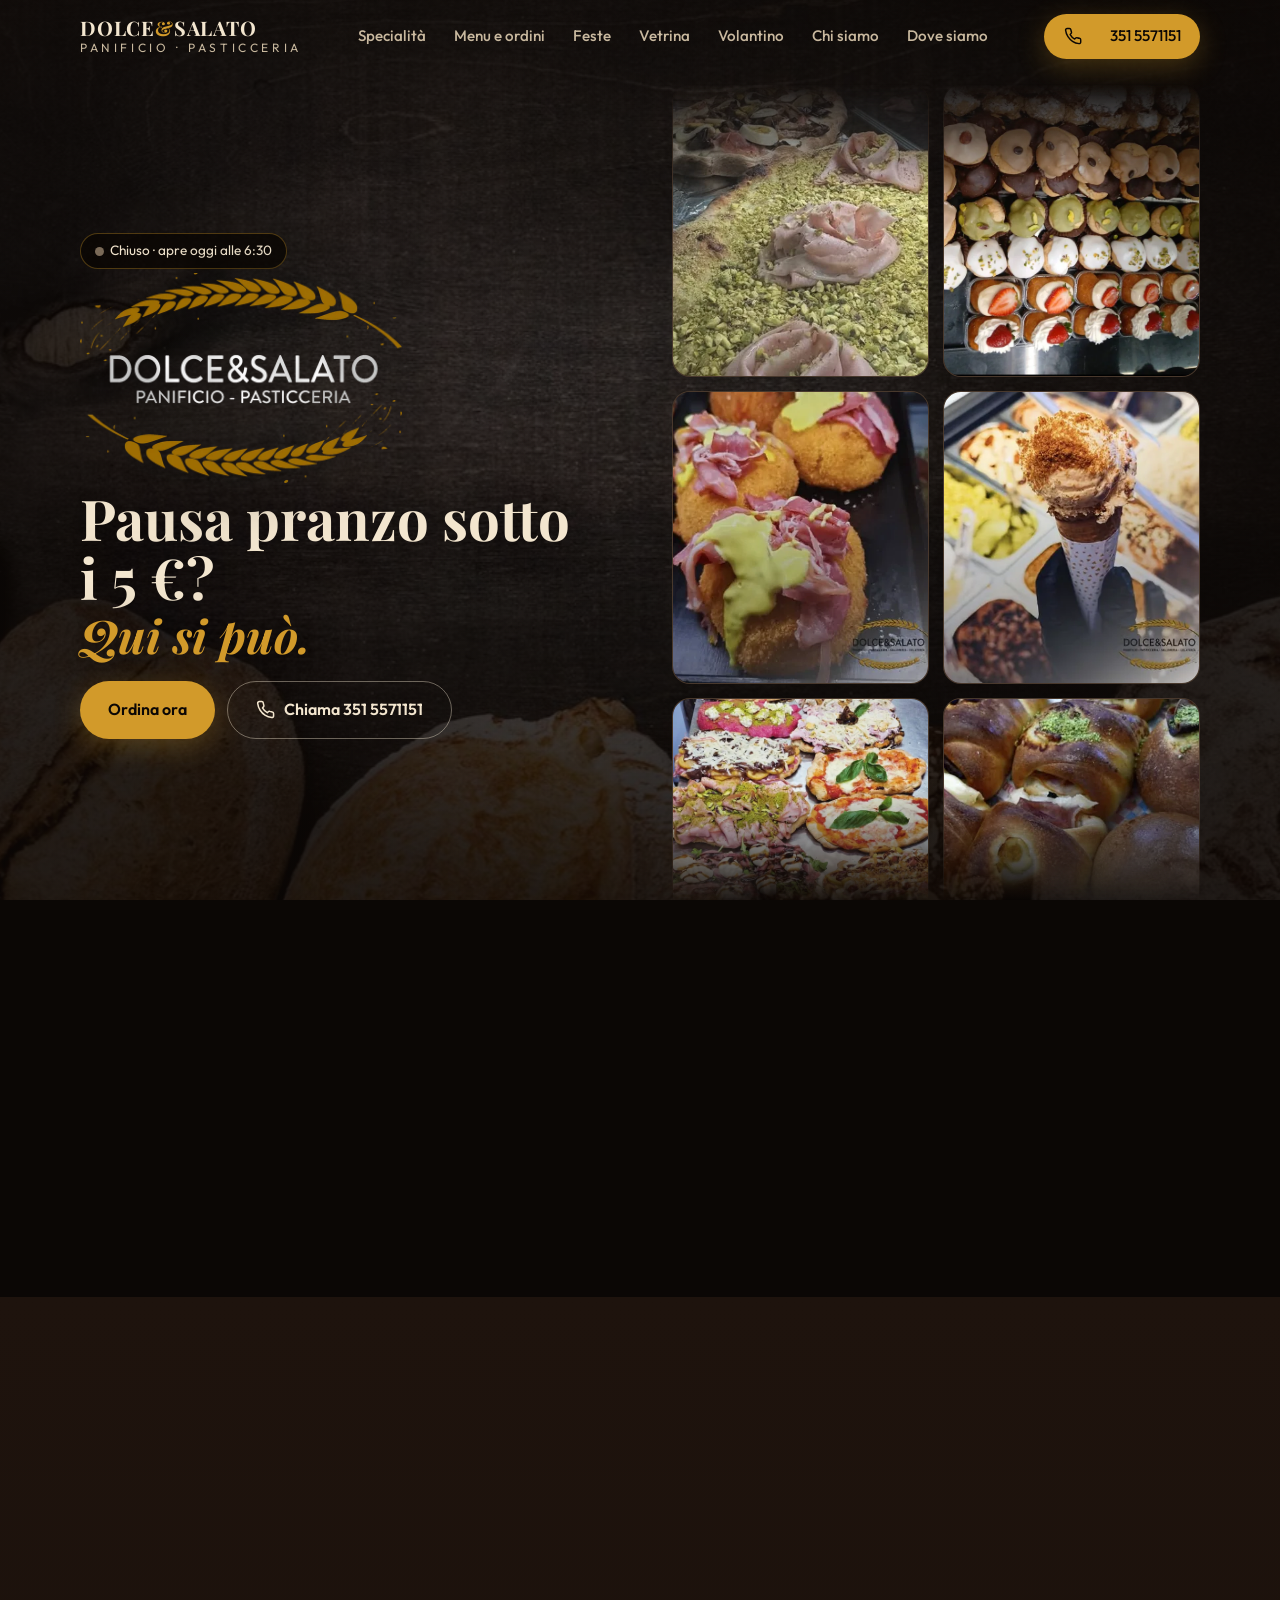
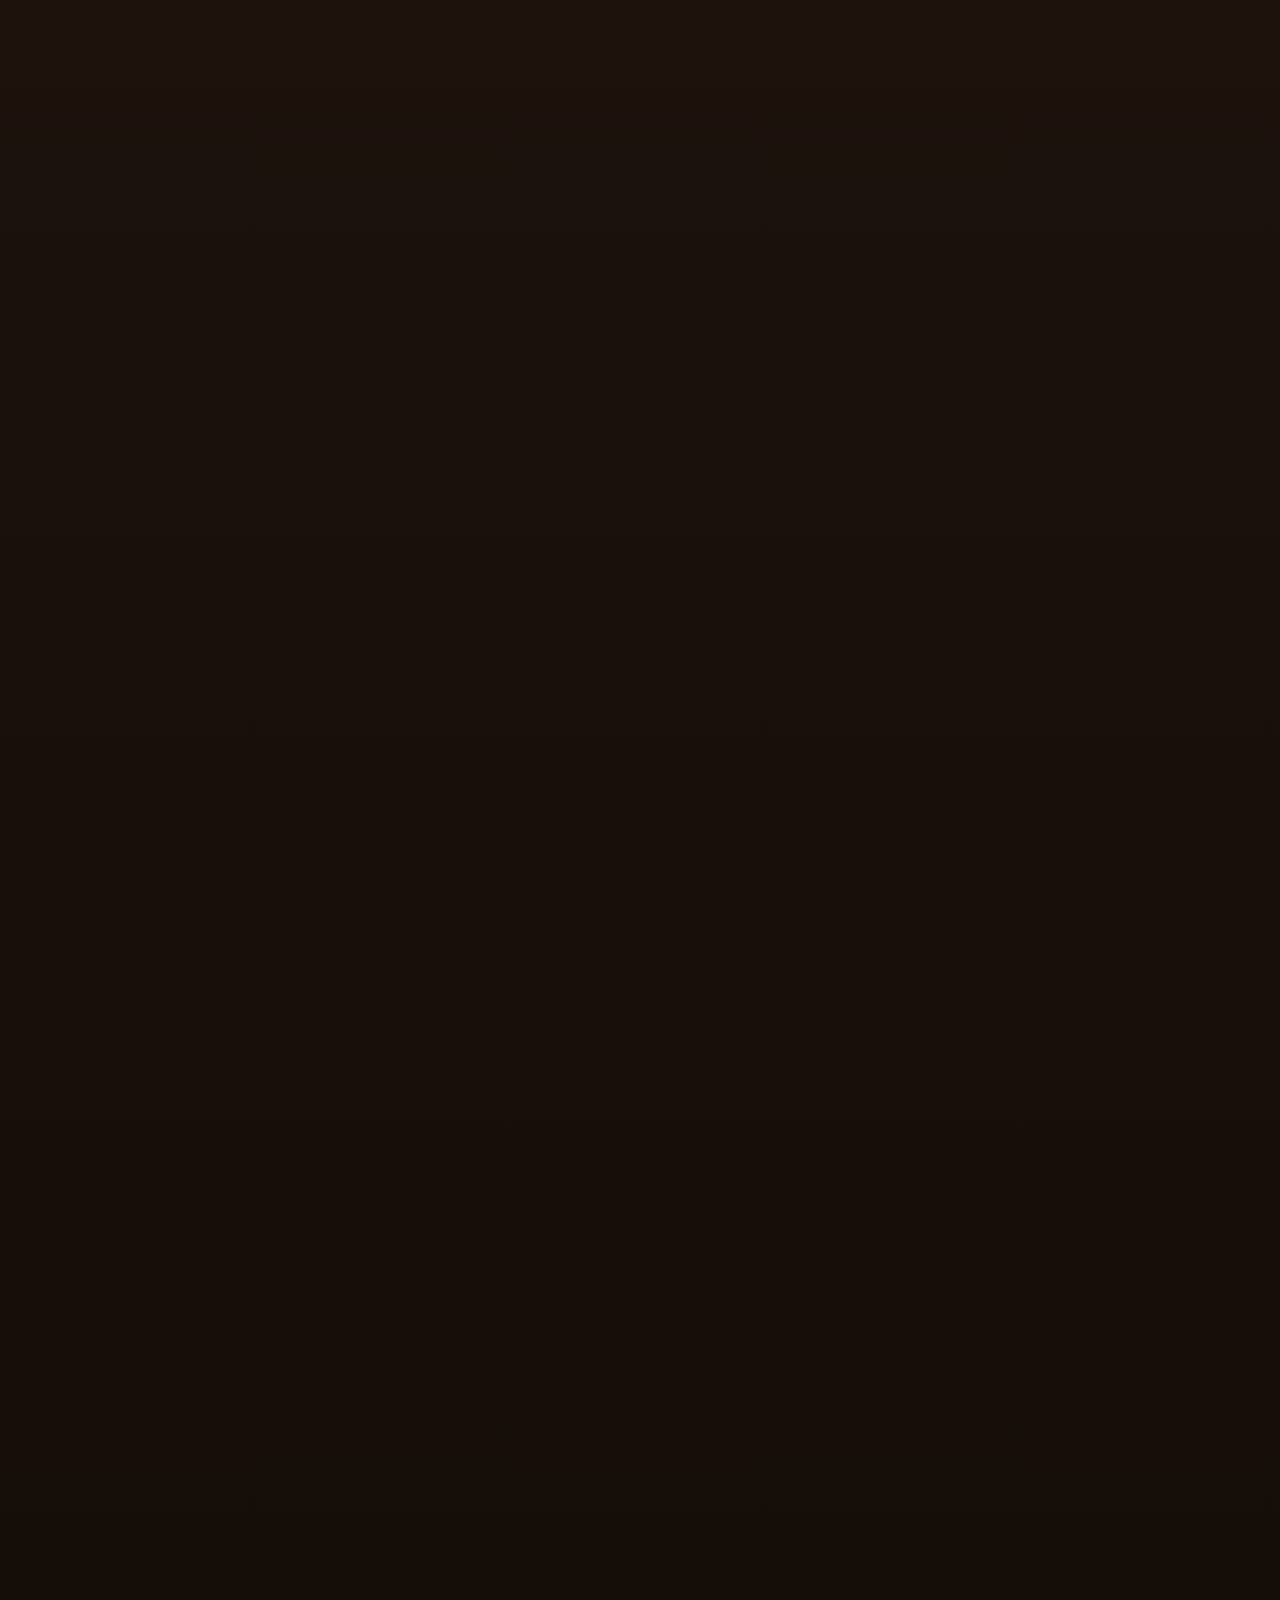
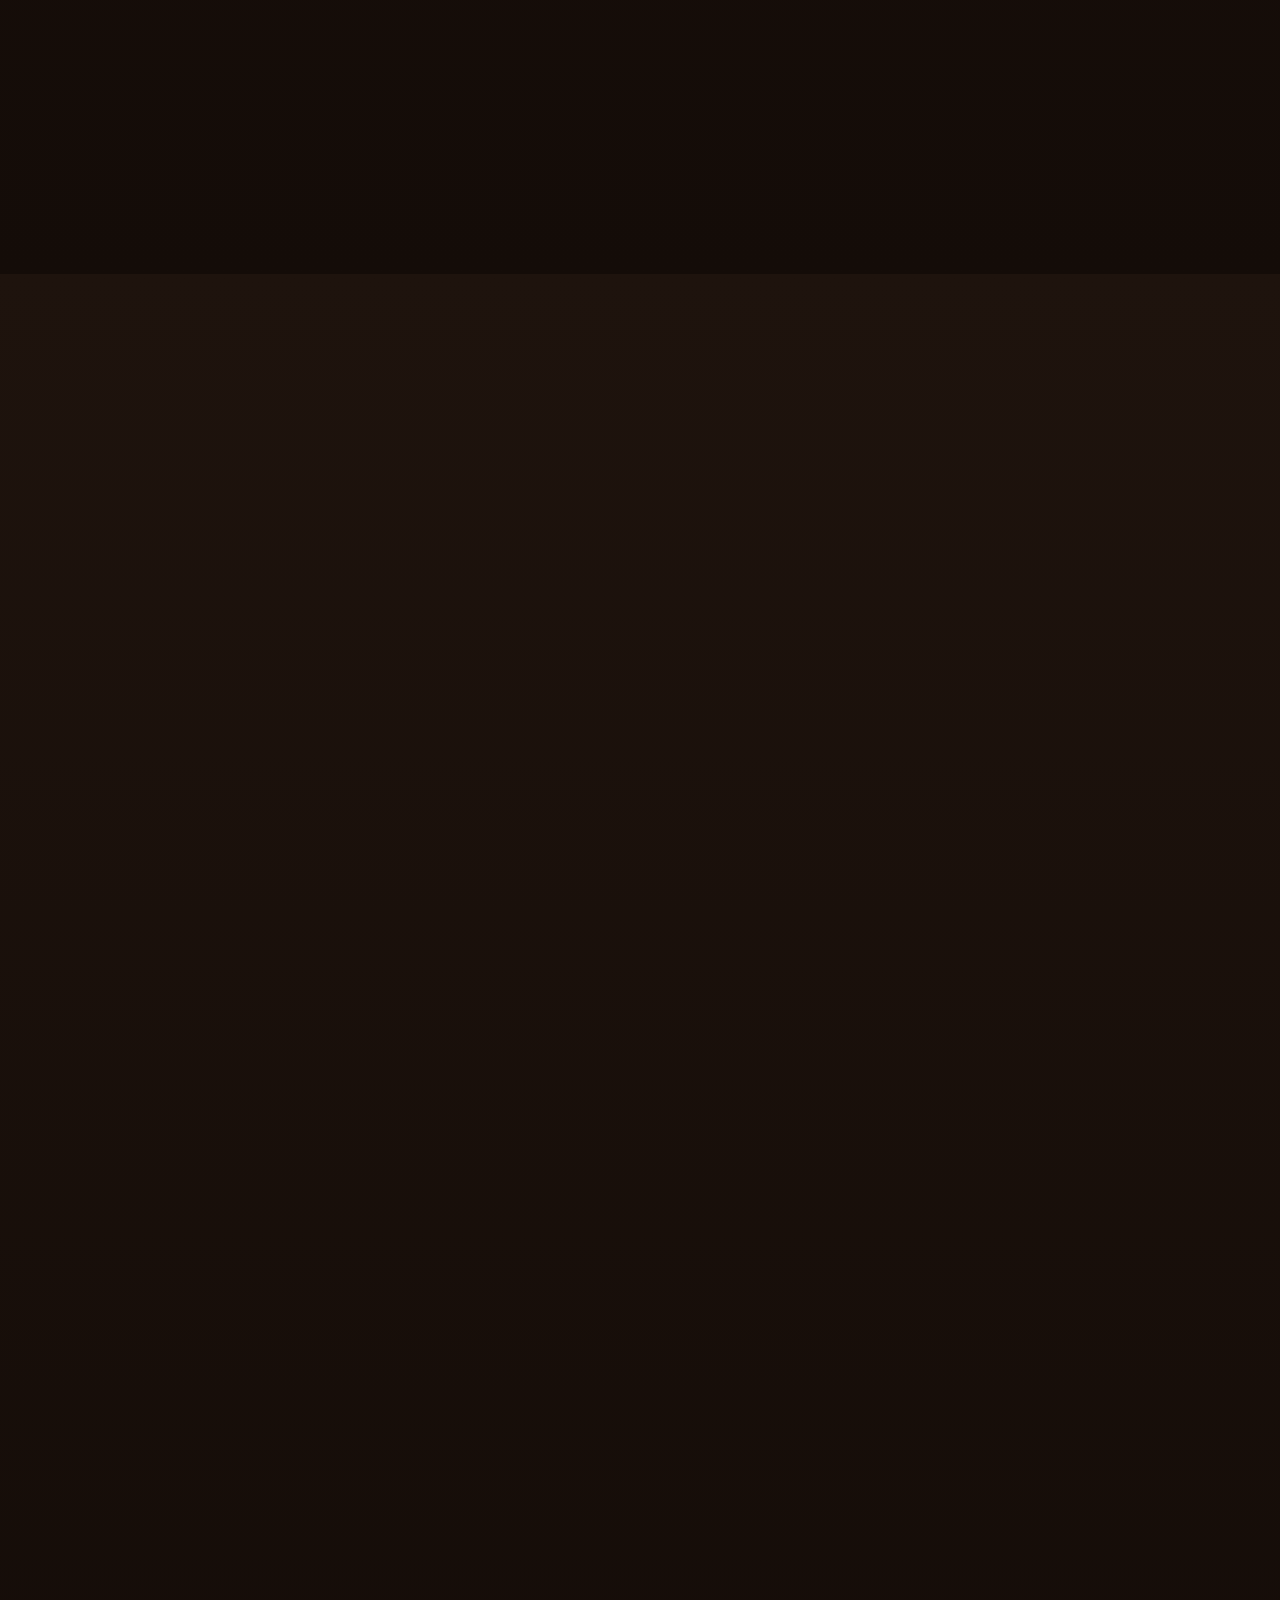
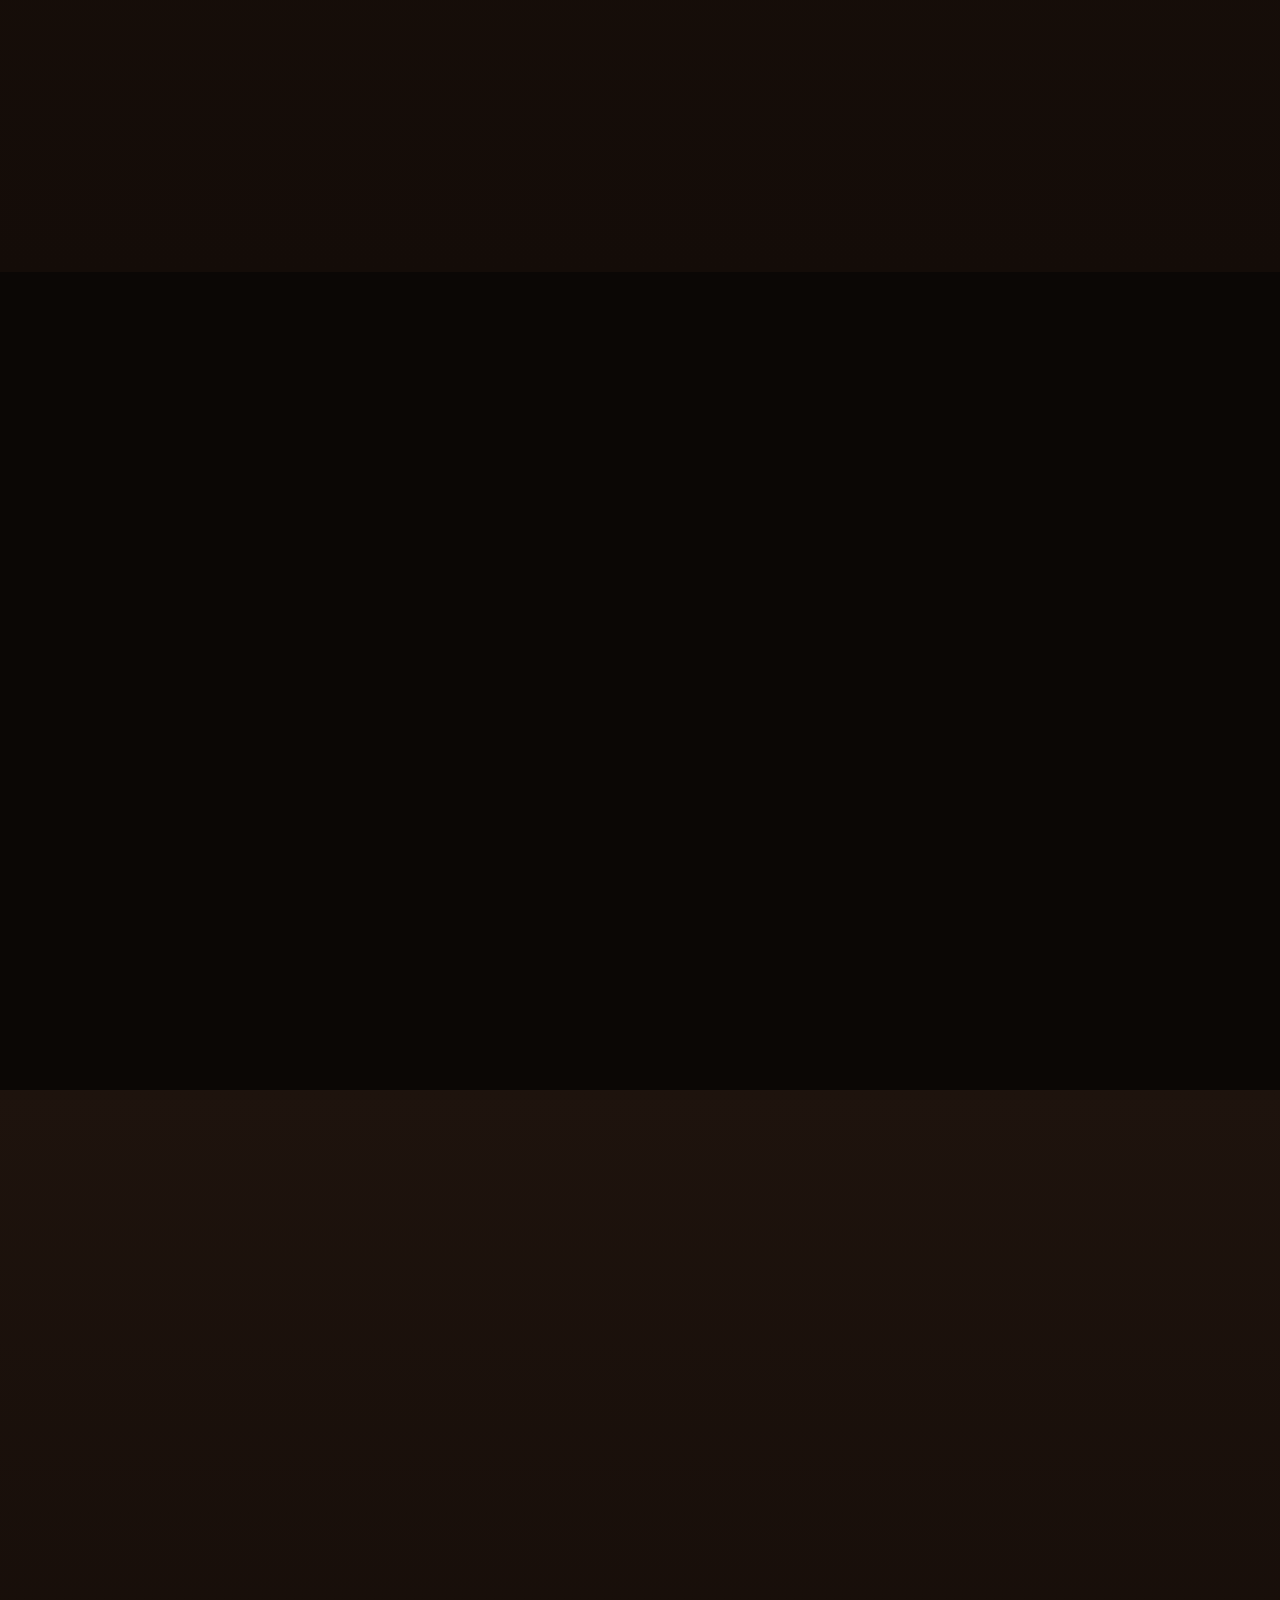
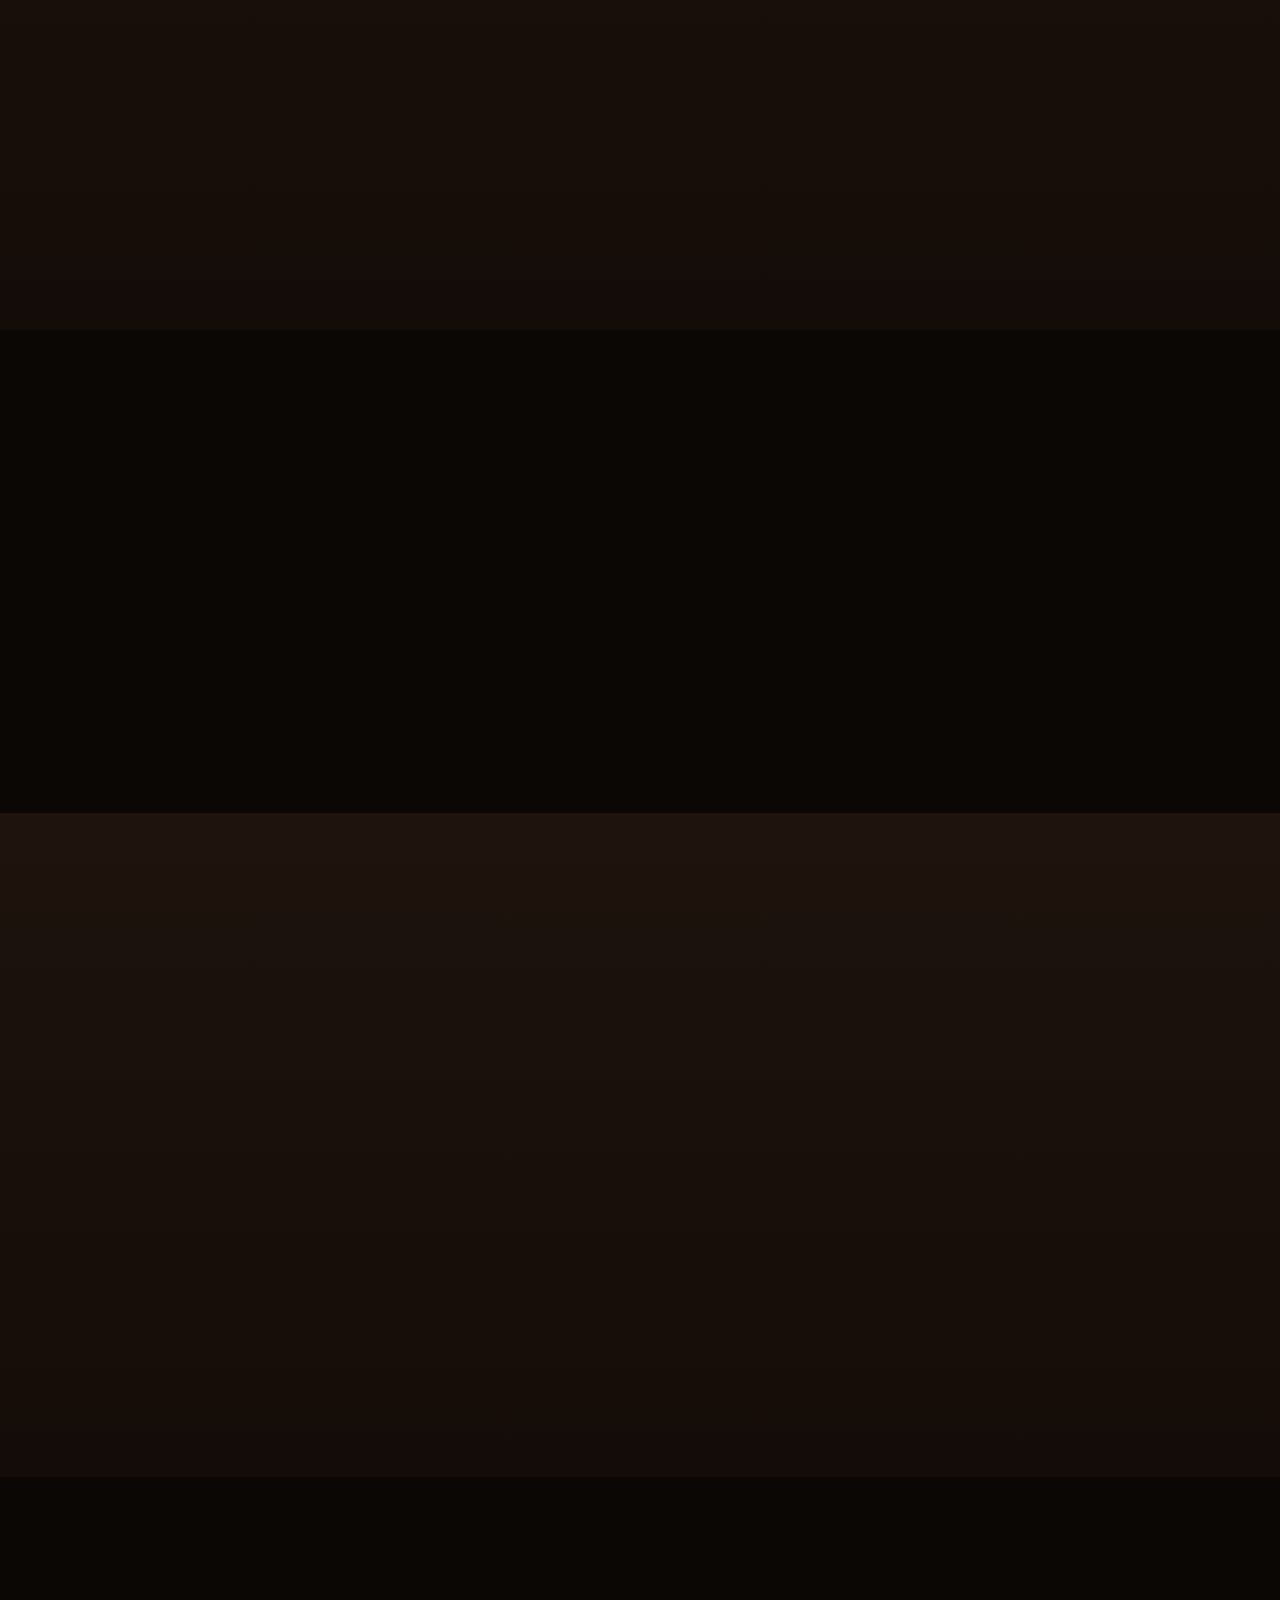
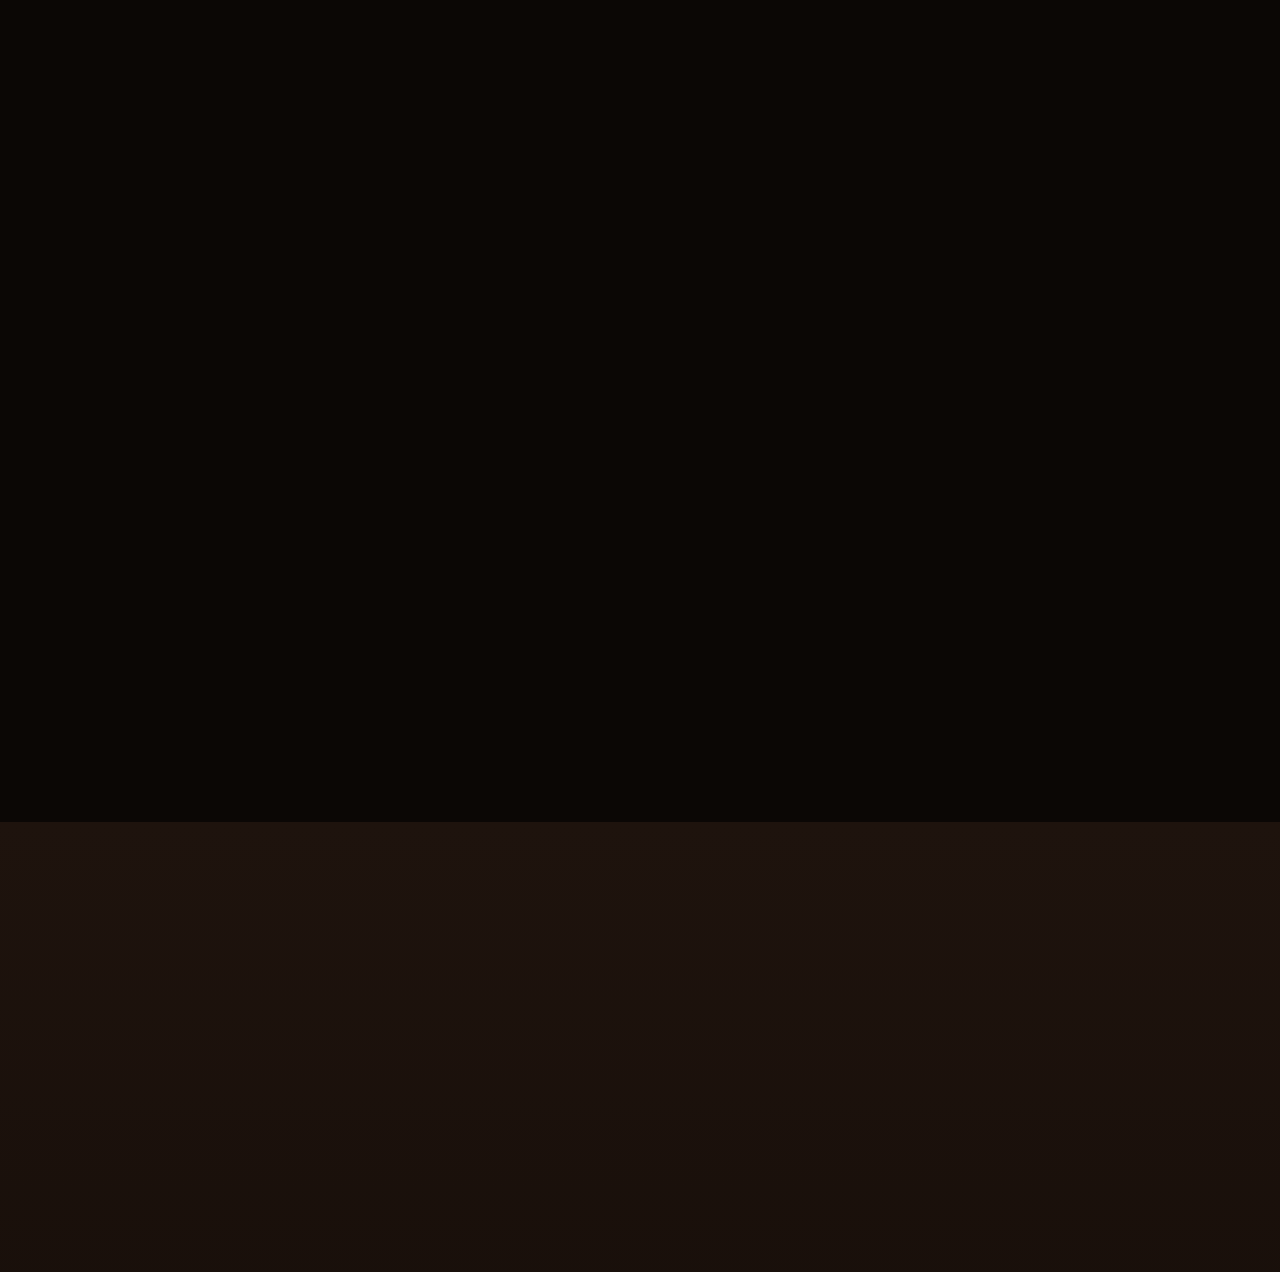
==== index.html @ 62bd9626 "Audit totale: font locali, hero/logo leggeri, header di sicurezza, privacy, schema e SEO, UX/accessi" ====
<!DOCTYPE html>
<html lang="it" class="no-js">
<head>
<meta charset="utf-8">
<meta name="viewport" content="width=device-width,initial-scale=1,viewport-fit=cover">
<title>Panificio e pasticceria a Mascalucia | Dolce&amp;Salato</title>
<meta name="description" content="Panificio e pasticceria a Mascalucia, Via Tremestieri 54: pizza da € 4,00, arancini al pistacchio € 1,00, rustici e dolci mignon. Ordina su WhatsApp.">
<link rel="canonical" href="https://agapasqualino07-eng.github.io/PanificioDolceSalato/">
<meta name="robots" content="index,follow,max-image-preview:large">
<meta name="theme-color" content="#0b0705"><meta name="color-scheme" content="dark">
<meta name="geo.region" content="IT-CT"><meta name="geo.placename" content="Mascalucia">
<meta property="og:type" content="website"><meta property="og:locale" content="it_IT">
<meta property="og:site_name" content="Dolce&amp;Salato Panificio Pasticceria">
<meta property="og:title" content="Dolce&amp;Salato Mascalucia: pizza, arancini e dolci">
<meta property="og:description" content="Pizza da € 4,00, tavola calda da € 0,80, rustici e dolci mignon a vassoio. Ordina su WhatsApp.">
<meta property="og:url" content="https://agapasqualino07-eng.github.io/PanificioDolceSalato/"><meta property="og:image" content="https://agapasqualino07-eng.github.io/PanificioDolceSalato/assets/img/og-image.jpg">
<meta property="og:image:width" content="1200"><meta property="og:image:height" content="630">
<meta property="og:image:alt" content="Insegna Dolce&amp;Salato Panificio Pasticceria con spighe di grano su fondo in legno scuro">
<meta name="twitter:card" content="summary_large_image"><meta name="twitter:title" content="Dolce&amp;Salato Mascalucia: pizza, arancini e dolci"><meta name="twitter:description" content="Pizza da € 4,00, tavola calda da € 0,80, rustici e dolci mignon a vassoio. Ordina su WhatsApp."><meta name="twitter:image" content="https://agapasqualino07-eng.github.io/PanificioDolceSalato/assets/img/og-image.jpg">
<link rel="icon" href="assets/img/icon-192.png" type="image/png"><link rel="apple-touch-icon" href="assets/img/apple-touch-icon.png">
<link rel="manifest" href="manifest.webmanifest">
<link rel="preload" as="image" href="assets/img/hero-640.webp" imagesrcset="assets/img/hero-640.webp 640w, assets/img/hero-legno-pane.webp 1000w" imagesizes="100vw" fetchpriority="high">
<link rel="preload" as="font" type="font/woff2" crossorigin href="assets/fonts/playfair-display-latin-700-normal.woff2"><link rel="preload" as="font" type="font/woff2" crossorigin href="assets/fonts/outfit-latin-400-normal.woff2">
<link rel="stylesheet" href="assets/css/style.css">
<script src="assets/js/boot.js"></script>
<script type="application/ld+json">{"@context": "https://schema.org", "@graph": [{"@type": "Bakery", "@id": "https://agapasqualino07-eng.github.io/PanificioDolceSalato/#bakery", "name": "Dolce&Salato Panificio Pasticceria", "alternateName": "Dolce e Salato", "description": "Panificio e pasticceria a Mascalucia: pizze rotonde, a teglia e in pala, calzoni, tavola calda, rusticheria e pasticceria mignon per eventi.", "url": "https://agapasqualino07-eng.github.io/PanificioDolceSalato/", "mainEntityOfPage": {"@id": "https://agapasqualino07-eng.github.io/PanificioDolceSalato/#webpage"}, "image": ["https://agapasqualino07-eng.github.io/PanificioDolceSalato/assets/img/og-image.jpg", "https://agapasqualino07-eng.github.io/PanificioDolceSalato/assets/img/foto/vetrina.webp", "https://agapasqualino07-eng.github.io/PanificioDolceSalato/assets/img/foto/torta-pistacchio.webp"], "logo": "https://agapasqualino07-eng.github.io/PanificioDolceSalato/assets/img/icon-512.png", "telephone": "+393515571151", "priceRange": "€", "servesCuisine": ["Pizza", "Pasticceria", "Tavola calda"], "address": {"@type": "PostalAddress", "streetAddress": "Via Tremestieri, 54", "addressLocality": "Mascalucia", "postalCode": "95030", "addressRegion": "CT", "addressCountry": "IT"}, "hasMap": "https://www.google.com/maps/search/?api=1&query=Via+Tremestieri+54+Mascalucia+CT", "areaServed": [{"@type": "City", "name": "Mascalucia"}, {"@type": "City", "name": "Tremestieri Etneo"}, {"@type": "City", "name": "San Giovanni la Punta"}, {"@type": "City", "name": "Gravina di Catania"}, {"@type": "City", "name": "Nicolosi"}], "openingHoursSpecification": [{"@type": "OpeningHoursSpecification", "dayOfWeek": ["Monday", "Tuesday", "Wednesday", "Thursday", "Friday", "Saturday"], "opens": "06:30", "closes": "21:30"}, {"@type": "OpeningHoursSpecification", "dayOfWeek": "Sunday", "opens": "06:30", "closes": "13:30"}], "contactPoint": {"@type": "ContactPoint", "telephone": "+393515571151", "contactType": "customer service", "availableLanguage": "it"}, "acceptsReservations": true, "sameAs": ["https://www.instagram.com/panificio_dolceesalato54/"], "hasMenu": {"@id": "https://agapasqualino07-eng.github.io/PanificioDolceSalato/#menu-schema"}, "potentialAction": {"@type": "ReserveAction", "name": "Prenota o ordina su WhatsApp", "target": {"@type": "EntryPoint", "urlTemplate": "https://wa.me/393515571151", "inLanguage": "it", "actionPlatform": ["http://schema.org/DesktopWebPlatform", "http://schema.org/MobileWebPlatform"]}}}, {"@type": "Menu", "@id": "https://agapasqualino07-eng.github.io/PanificioDolceSalato/#menu-schema", "name": "Menu Dolce&Salato", "inLanguage": "it-IT", "url": "https://agapasqualino07-eng.github.io/PanificioDolceSalato/#menu", "hasMenuSection": [{"@type": "MenuSection", "name": "Pizze", "hasMenuItem": [{"@type": "MenuItem", "name": "Faccia di vecchia", "description": "Olio evo, sale, pepe", "offers": [{"@type": "Offer", "name": "Rotonda", "price": "4.00", "priceCurrency": "EUR"}, {"@type": "Offer", "name": "Teglia", "price": "9.00", "priceCurrency": "EUR"}]}, {"@type": "MenuItem", "name": "Pizzaiola", "description": "Doppio pomodoro, olio evo, origano", "offers": [{"@type": "Offer", "name": "Rotonda", "price": "4.50", "priceCurrency": "EUR"}, {"@type": "Offer", "name": "Teglia", "price": "9.00", "priceCurrency": "EUR"}]}, {"@type": "MenuItem", "name": "Biancaneve", "description": "Mozzarella, olio evo, origano", "offers": [{"@type": "Offer", "name": "Rotonda", "price": "4.50", "priceCurrency": "EUR"}, {"@type": "Offer", "name": "Teglia", "price": "11.00", "priceCurrency": "EUR"}]}, {"@type": "MenuItem", "name": "Margherita", "description": "Pomodoro, mozzarella, olio evo, origano", "offers": [{"@type": "Offer", "name": "Rotonda", "price": "5.00", "priceCurrency": "EUR"}, {"@type": "Offer", "name": "Teglia", "price": "11.00", "priceCurrency": "EUR"}]}, {"@type": "MenuItem", "name": "Norma", "description": "Pomodoro, melanzane fritte, ricotta salata", "offers": [{"@type": "Offer", "name": "Rotonda", "price": "5.50", "priceCurrency": "EUR"}, {"@type": "Offer", "name": "Teglia", "price": "13.00", "priceCurrency": "EUR"}]}, {"@type": "MenuItem", "name": "Patapizza", "description": "Pomodoro, mozzarella, patatine fritte, wurstel", "offers": [{"@type": "Offer", "name": "Rotonda", "price": "6.00", "priceCurrency": "EUR"}, {"@type": "Offer", "name": "Teglia", "price": "13.00", "priceCurrency": "EUR"}]}, {"@type": "MenuItem", "name": "Capricciosa", "description": "Pomodoro, mozzarella, prosciutto cotto, funghi freschi, uovo sodo", "offers": [{"@type": "Offer", "name": "Rotonda", "price": "6.00", "priceCurrency": "EUR"}, {"@type": "Offer", "name": "Teglia", "price": "13.00", "priceCurrency": "EUR"}]}, {"@type": "MenuItem", "name": "Tonnata", "description": "Pomodoro, mozzarella, tonno, cipolla, olio evo", "offers": [{"@type": "Offer", "name": "Rotonda", "price": "6.00", "priceCurrency": "EUR"}, {"@type": "Offer", "name": "Teglia", "price": "15.00", "priceCurrency": "EUR"}]}, {"@type": "MenuItem", "name": "Patate", "description": "Mozzarella, patate a fette, prosciutto cotto, grana, olio evo", "offers": [{"@type": "Offer", "name": "Rotonda", "price": "6.00", "priceCurrency": "EUR"}, {"@type": "Offer", "name": "Teglia", "price": "14.00", "priceCurrency": "EUR"}]}, {"@type": "MenuItem", "name": "Vegetariana", "description": "Mozzarella, pomodoro, verdure grigliate di stagione, funghi freschi", "offers": [{"@type": "Offer", "name": "Rotonda", "price": "6.00", "priceCurrency": "EUR"}, {"@type": "Offer", "name": "Teglia", "price": "13.00", "priceCurrency": "EUR"}]}, {"@type": "MenuItem", "name": "Parmigiana", "description": "Pomodoro, mozzarella, melanzane fritte, prosciutto cotto, uovo sodo, olio evo", "offers": [{"@type": "Offer", "name": "Rotonda", "price": "6.50", "priceCurrency": "EUR"}, {"@type": "Offer", "name": "Teglia", "price": "16.00", "priceCurrency": "EUR"}]}, {"@type": "MenuItem", "name": "Diavola", "description": "Pomodoro, mozzarella, salame piccante, olive, cipolla", "offers": [{"@type": "Offer", "name": "Rotonda", "price": "6.50", "priceCurrency": "EUR"}, {"@type": "Offer", "name": "Teglia", "price": "15.00", "priceCurrency": "EUR"}]}, {"@type": "MenuItem", "name": "Rucola", "description": "Pomodoro, mozzarella, prosciutto crudo, rucola, grana, olio evo", "offers": [{"@type": "Offer", "name": "Rotonda", "price": "6.50", "priceCurrency": "EUR"}, {"@type": "Offer", "name": "Teglia", "price": "15.00", "priceCurrency": "EUR"}]}, {"@type": "MenuItem", "name": "Rustica", "description": "Pomodoro, mozzarella, prosciutto cotto, olive, cipolla, olio evo", "offers": [{"@type": "Offer", "name": "Rotonda", "price": "6.50", "priceCurrency": "EUR"}, {"@type": "Offer", "name": "Teglia", "price": "15.00", "priceCurrency": "EUR"}]}, {"@type": "MenuItem", "name": "Friarielli", "description": "Mozzarella, pomodoro, friarielli, salsiccia, scaglie di grana, olio evo", "offers": [{"@type": "Offer", "name": "Rotonda", "price": "6.50", "priceCurrency": "EUR"}, {"@type": "Offer", "name": "Teglia", "price": "18.00", "priceCurrency": "EUR"}]}, {"@type": "MenuItem", "name": "Pistacchio", "description": "Mozzarella, pesto di pistacchio, crudo o mortadella, farina di pistacchio", "offers": [{"@type": "Offer", "name": "Rotonda", "price": "6.50", "priceCurrency": "EUR"}, {"@type": "Offer", "name": "Teglia", "price": "18.00", "priceCurrency": "EUR"}]}, {"@type": "MenuItem", "name": "Porcina", "description": "Mozzarella, porcini, salsiccia, scaglie di grana, olio evo", "offers": [{"@type": "Offer", "name": "Rotonda", "price": "6.50", "priceCurrency": "EUR"}, {"@type": "Offer", "name": "Teglia", "price": "18.00", "priceCurrency": "EUR"}]}, {"@type": "MenuItem", "name": "Noci e pancetta", "description": "Mozzarella, ciliegino, pancetta coppata, noci, scaglie di grana", "offers": [{"@type": "Offer", "name": "Rotonda", "price": "6.50", "priceCurrency": "EUR"}, {"@type": "Offer", "name": "Teglia", "price": "18.00", "priceCurrency": "EUR"}]}, {"@type": "MenuItem", "name": "Salmone", "description": "Mozzarella, salmone affumicato, panna, rucola, scaglie di grana, olio evo", "offers": [{"@type": "Offer", "name": "Rotonda", "price": "7.00", "priceCurrency": "EUR"}, {"@type": "Offer", "name": "Teglia", "price": "19.00", "priceCurrency": "EUR"}]}, {"@type": "MenuItem", "name": "Chips", "description": "Mozzarella, chips di patate fritte, pancetta, granella di nocciole, miele colato", "offers": [{"@type": "Offer", "name": "Rotonda", "price": "7.00", "priceCurrency": "EUR"}, {"@type": "Offer", "name": "Teglia", "price": "19.00", "priceCurrency": "EUR"}]}]}, {"@type": "MenuSection", "name": "Calzoni", "hasMenuItem": [{"@type": "MenuItem", "name": "Calzone Verde", "description": "Mozzarella, spinaci, prosciutto cotto, olive nere", "offers": {"@type": "Offer", "price": "6.50", "priceCurrency": "EUR"}}, {"@type": "MenuItem", "name": "Calzone Siciliano", "description": "Tuma, acciughe, olive nere, cipolla", "offers": {"@type": "Offer", "price": "7.00", "priceCurrency": "EUR"}}, {"@type": "MenuItem", "name": "Calzone alla Diavola", "description": "Tuma, salame piccante, cipolla, olive nere", "offers": {"@type": "Offer", "price": "7.00", "priceCurrency": "EUR"}}, {"@type": "MenuItem", "name": "Calzone Porcino", "description": "Mozzarella, porcini, prosciutto cotto, olive nere", "offers": {"@type": "Offer", "price": "7.50", "priceCurrency": "EUR"}}]}, {"@type": "MenuSection", "name": "Schiacciate (al kg)", "hasMenuItem": [{"@type": "MenuItem", "name": "Schiacciate", "offers": {"@type": "Offer", "priceCurrency": "EUR", "priceSpecification": {"@type": "UnitPriceSpecification", "priceCurrency": "EUR", "unitCode": "KGM", "price": "14.00"}}}, {"@type": "MenuItem", "name": "Schiacciate al pistacchio", "offers": {"@type": "Offer", "priceCurrency": "EUR", "priceSpecification": {"@type": "UnitPriceSpecification", "priceCurrency": "EUR", "unitCode": "KGM", "price": "16.00"}}}]}, {"@type": "MenuSection", "name": "Pizza in pala e pane condito", "hasMenuItem": [{"@type": "MenuItem", "name": "Pizza in pala", "offers": {"@type": "Offer", "priceCurrency": "EUR", "priceSpecification": {"@type": "PriceSpecification", "minPrice": "8.00", "priceCurrency": "EUR"}}}, {"@type": "MenuItem", "name": "Pane condito", "offers": {"@type": "Offer", "priceCurrency": "EUR", "priceSpecification": {"@type": "PriceSpecification", "minPrice": "8.00", "priceCurrency": "EUR"}}}]}, {"@type": "MenuSection", "name": "Tavola calda (pezzi medi)", "hasMenuItem": [{"@type": "MenuItem", "name": "Cartocciate (semplici, wurstel e patatine, melanzane, uovo, spinaci)", "offers": {"@type": "Offer", "priceCurrency": "EUR", "priceSpecification": {"@type": "UnitPriceSpecification", "price": "0.80", "priceCurrency": "EUR", "unitText": "pezzo"}}}, {"@type": "MenuItem", "name": "Pizzette", "offers": {"@type": "Offer", "priceCurrency": "EUR", "priceSpecification": {"@type": "UnitPriceSpecification", "price": "0.80", "priceCurrency": "EUR", "unitText": "pezzo"}}}, {"@type": "MenuItem", "name": "Bombe al forno classiche", "offers": {"@type": "Offer", "priceCurrency": "EUR", "priceSpecification": {"@type": "UnitPriceSpecification", "price": "0.80", "priceCurrency": "EUR", "unitText": "pezzo"}}}, {"@type": "MenuItem", "name": "Cipollina", "offers": {"@type": "Offer", "priceCurrency": "EUR", "priceSpecification": {"@type": "UnitPriceSpecification", "price": "0.90", "priceCurrency": "EUR", "unitText": "pezzo"}}}, {"@type": "MenuItem", "name": "Patè", "offers": {"@type": "Offer", "priceCurrency": "EUR", "priceSpecification": {"@type": "UnitPriceSpecification", "price": "0.90", "priceCurrency": "EUR", "unitText": "pezzo"}}}, {"@type": "MenuItem", "name": "Arancini burro e ragù", "offers": {"@type": "Offer", "priceCurrency": "EUR", "priceSpecification": {"@type": "UnitPriceSpecification", "price": "0.90", "priceCurrency": "EUR", "unitText": "pezzo"}}}, {"@type": "MenuItem", "name": "Cartocciate (pistacchio, porcini, friarielli)", "offers": {"@type": "Offer", "priceCurrency": "EUR", "priceSpecification": {"@type": "UnitPriceSpecification", "price": "0.90", "priceCurrency": "EUR", "unitText": "pezzo"}}}, {"@type": "MenuItem", "name": "Arancini al pistacchio", "offers": {"@type": "Offer", "priceCurrency": "EUR", "priceSpecification": {"@type": "UnitPriceSpecification", "price": "1.00", "priceCurrency": "EUR", "unitText": "pezzo"}}}, {"@type": "MenuItem", "name": "Cartocciate al salmone e philadelphia", "offers": {"@type": "Offer", "priceCurrency": "EUR", "priceSpecification": {"@type": "UnitPriceSpecification", "price": "1.00", "priceCurrency": "EUR", "unitText": "pezzo"}}}, {"@type": "MenuItem", "name": "Bombe fritte vari gusti", "offers": {"@type": "Offer", "priceCurrency": "EUR", "priceSpecification": {"@type": "UnitPriceSpecification", "price": "1.00", "priceCurrency": "EUR", "unitText": "pezzo"}}}]}, {"@type": "MenuSection", "name": "Rusticheria mignon (prezzo al kg)", "hasMenuItem": [{"@type": "MenuItem", "name": "Focacce a mini porzioni, vari tipi", "offers": {"@type": "Offer", "priceCurrency": "EUR", "priceSpecification": {"@type": "UnitPriceSpecification", "priceCurrency": "EUR", "unitCode": "KGM", "minPrice": "12.00"}}}, {"@type": "MenuItem", "name": "Mini hot dog (wurstel, patatine, tomato e maionese)", "offers": {"@type": "Offer", "priceCurrency": "EUR", "priceSpecification": {"@type": "UnitPriceSpecification", "priceCurrency": "EUR", "unitCode": "KGM", "price": "12.00"}}}, {"@type": "MenuItem", "name": "Pizza secca, vari tipi", "offers": {"@type": "Offer", "priceCurrency": "EUR", "priceSpecification": {"@type": "UnitPriceSpecification", "priceCurrency": "EUR", "unitCode": "KGM", "price": "12.00"}}}, {"@type": "MenuItem", "name": "Rustici classici, vari tipi", "offers": {"@type": "Offer", "priceCurrency": "EUR", "priceSpecification": {"@type": "UnitPriceSpecification", "priceCurrency": "EUR", "unitCode": "KGM", "price": "12.00"}}}, {"@type": "MenuItem", "name": "Arancinetti burro o ragù", "offers": {"@type": "Offer", "priceCurrency": "EUR", "priceSpecification": {"@type": "UnitPriceSpecification", "priceCurrency": "EUR", "unitCode": "KGM", "price": "14.00"}}}, {"@type": "MenuItem", "name": "Mini hamburger (polpettine di carne, maionese, insalata e pomodoro a fette)", "offers": {"@type": "Offer", "priceCurrency": "EUR", "priceSpecification": {"@type": "UnitPriceSpecification", "priceCurrency": "EUR", "unitCode": "KGM", "price": "16.00"}}}, {"@type": "MenuItem", "name": "Rustici di sfoglia, vari tipi", "offers": {"@type": "Offer", "priceCurrency": "EUR", "priceSpecification": {"@type": "UnitPriceSpecification", "priceCurrency": "EUR", "unitCode": "KGM", "price": "16.00"}}}, {"@type": "MenuItem", "name": "Mini burger con cotoletta e patatine", "offers": {"@type": "Offer", "priceCurrency": "EUR", "priceSpecification": {"@type": "UnitPriceSpecification", "priceCurrency": "EUR", "unitCode": "KGM", "price": "16.00"}}}, {"@type": "MenuItem", "name": "Mini cornetti salati con crudo, philadelphia e rucola", "offers": {"@type": "Offer", "priceCurrency": "EUR", "priceSpecification": {"@type": "UnitPriceSpecification", "priceCurrency": "EUR", "unitCode": "KGM", "price": "16.00"}}}, {"@type": "MenuItem", "name": "Arancinetti al pistacchio", "offers": {"@type": "Offer", "priceCurrency": "EUR", "priceSpecification": {"@type": "UnitPriceSpecification", "priceCurrency": "EUR", "unitCode": "KGM", "price": "18.00"}}}, {"@type": "MenuItem", "name": "Mini cornetti salati con salmone, philadelphia e rucola", "offers": {"@type": "Offer", "priceCurrency": "EUR", "priceSpecification": {"@type": "UnitPriceSpecification", "priceCurrency": "EUR", "unitCode": "KGM", "price": "18.00"}}}, {"@type": "MenuItem", "name": "Mini mafaldine con pesto di pistacchio, mortadella e polvere di pistacchio", "offers": {"@type": "Offer", "priceCurrency": "EUR", "priceSpecification": {"@type": "UnitPriceSpecification", "priceCurrency": "EUR", "unitCode": "KGM", "price": "18.00"}}}]}, {"@type": "MenuSection", "name": "Pane e stuzzicheria", "hasMenuItem": [{"@type": "MenuItem", "name": "Pane", "offers": {"@type": "Offer", "priceCurrency": "EUR", "priceSpecification": {"@type": "UnitPriceSpecification", "priceCurrency": "EUR", "unitCode": "KGM", "minPrice": "4.00"}}}]}, {"@type": "MenuSection", "name": "Pasticceria (prezzo al kg)", "hasMenuItem": [{"@type": "MenuItem", "name": "Pasticceria mignon di nostra produzione", "offers": {"@type": "Offer", "priceCurrency": "EUR", "priceSpecification": {"@type": "UnitPriceSpecification", "priceCurrency": "EUR", "unitCode": "KGM", "price": "14.00"}}}, {"@type": "MenuItem", "name": "Torte classiche", "offers": {"@type": "Offer", "priceCurrency": "EUR", "priceSpecification": {"@type": "UnitPriceSpecification", "priceCurrency": "EUR", "unitCode": "KGM", "minPrice": "15.00"}}}, {"@type": "MenuItem", "name": "Semifreddi", "offers": {"@type": "Offer", "priceCurrency": "EUR", "priceSpecification": {"@type": "UnitPriceSpecification", "priceCurrency": "EUR", "unitCode": "KGM", "minPrice": "18.00"}}}]}]}, {"@type": "WebSite", "@id": "https://agapasqualino07-eng.github.io/PanificioDolceSalato/#website", "url": "https://agapasqualino07-eng.github.io/PanificioDolceSalato/", "name": "Dolce&Salato Panificio Pasticceria", "inLanguage": "it-IT", "publisher": {"@id": "https://agapasqualino07-eng.github.io/PanificioDolceSalato/#bakery"}}, {"@type": "WebPage", "@id": "https://agapasqualino07-eng.github.io/PanificioDolceSalato/#webpage", "dateModified": "2026-10-15", "url": "https://agapasqualino07-eng.github.io/PanificioDolceSalato/", "name": "Panificio e pasticceria a Mascalucia | Dolce&Salato", "isPartOf": {"@id": "https://agapasqualino07-eng.github.io/PanificioDolceSalato/#website"}, "about": {"@id": "https://agapasqualino07-eng.github.io/PanificioDolceSalato/#bakery"}, "inLanguage": "it-IT", "primaryImageOfPage": {"@type": "ImageObject", "url": "https://agapasqualino07-eng.github.io/PanificioDolceSalato/assets/img/og-image.jpg", "width": 1200, "height": 630}}, {"@type": "FAQPage", "@id": "https://agapasqualino07-eng.github.io/PanificioDolceSalato/#faq", "isPartOf": {"@id": "https://agapasqualino07-eng.github.io/PanificioDolceSalato/#webpage"}, "mainEntity": [{"@type": "Question", "name": "Dove si trova Dolce&Salato?", "acceptedAnswer": {"@type": "Answer", "text": "In Via Tremestieri, 54, 95030 Mascalucia (CT). L'ordine si ritira al banco."}}, {"@type": "Question", "name": "Quali sono gli orari di apertura?", "acceptedAnswer": {"@type": "Answer", "text": "Dal lunedì al sabato dalle 6:30 alle 21:30, senza pausa. La domenica dalle 6:30 alle 13:30."}}, {"@type": "Question", "name": "Posso ordinare per una festa?", "acceptedAnswer": {"@type": "Answer", "text": "Sì. Compleanni, lauree, buffet e aperitivi con rustici e pasticceria mignon. Calcola i chili nella sezione Feste, poi chiama o scrivi su WhatsApp al 351 5571151."}}, {"@type": "Question", "name": "Quanto costano i rustici e i dolci mignon?", "acceptedAnswer": {"@type": "Answer", "text": "I rustici mignon partono da € 12,00 al kg (focacce, mini hot dog, pizza secca, rustici classici). Gli arancinetti burro o ragù costano € 14. Mini hamburger, rustici di sfoglia, mini burger e mini cornetti con crudo costano € 16. Arancinetti al pistacchio, mini cornetti al salmone e mini mafaldine costano € 18. La pasticceria mignon di nostra produzione costa € 14,00 al kg, le torte classiche partono da € 15,00 al kg e i semifreddi da € 18,00 al kg."}}, {"@type": "Question", "name": "Fate pizze con farine speciali?", "acceptedAnswer": {"@type": "Answer", "text": "Sì: integrale, kamut, 9 cereali, grano saraceno, timilia, segale e azzimo. Prenota 24 ore prima su WhatsApp o per telefono."}}, {"@type": "Question", "name": "La bibita è compresa con la pizza?", "acceptedAnswer": {"@type": "Answer", "text": "Con la pizza rotonda è inclusa una lattina da 15 cl, con la teglia una bibita Tomarchio in bottiglia, con la mezza teglia una lattina da 33 cl. Una margherita rotonda con lattina costa € 5,00."}}, {"@type": "Question", "name": "Vendete il pane?", "acceptedAnswer": {"@type": "Answer", "text": "Sì, il pane parte da € 4,00 al kg. C'è anche la stuzzicheria: chiedi i gusti e il prezzo al banco o su WhatsApp."}}, {"@type": "Question", "name": "Avete granite e gelati?", "acceptedAnswer": {"@type": "Answer", "text": "Sì, in estate. Granite e gelati sono di nostra produzione."}}, {"@type": "Question", "name": "Cos'è la pizza in pala e il pane condito?", "acceptedAnswer": {"@type": "Answer", "text": "La pizza in pala è una rotonda fatta in pala, oppure composta come vuoi tu. Parte da € 8,00. Il pane condito lo scegli tu, sempre da € 8,00. Scrivi cosa vuoi nelle note dell'ordine."}}]}]}</script>
</head>
<body>
<a class="skip" href="#main">Vai al contenuto</a>

<header class="header">
 <div class="wrap">
  <a class="brand" href="#top" aria-label="Dolce e Salato, torna in alto"><b>DOLCE<i>&amp;</i>SALATO</b><small>Panificio · Pasticceria</small></a>
  <nav class="nav" aria-label="Principale">
   <a href="#specialita">Specialità</a><a href="#menu">Menu e ordini</a><a href="#eventi">Feste</a><a href="#galleria">Vetrina</a><a href="#volantino">Volantino</a><a href="#storia">Chi siamo</a><a href="#dove">Dove siamo</a>
  </nav>
  <a class="btn btn--gold nav" style="min-height:44px;padding:.6em 1.2em" href="tel:+393515571151"><svg class="ico" viewBox="0 0 24 24" aria-hidden="true"><path d="M22 16.9v3a2 2 0 0 1-2.2 2 19.8 19.8 0 0 1-8.6-3.1 19.5 19.5 0 0 1-6-6A19.8 19.8 0 0 1 2.1 4.2 2 2 0 0 1 4.1 2h3a2 2 0 0 1 2 1.7c.1 1 .4 1.9.7 2.8a2 2 0 0 1-.5 2.1L8.1 9.9a16 16 0 0 0 6 6l1.3-1.3a2 2 0 0 1 2.1-.4c.9.3 1.8.6 2.8.7a2 2 0 0 1 1.7 2z"/></svg> 351 5571151</a>
  <button class="burger" id="burger" aria-label="Apri il menu" aria-expanded="false" aria-controls="drawer"><span></span></button>
 </div>
</header>

<div class="drawer" id="drawer" role="dialog" aria-modal="true" aria-label="Menu di navigazione">
 <div class="drawer__top"><span class="brand"><b>DOLCE<i>&amp;</i>SALATO</b><small>Panificio · Pasticceria</small></span><button class="burger" data-close aria-label="Chiudi il menu" style="font-size:1.2rem">✕</button></div>
 <nav aria-label="Menu mobile">
  <a href="#specialita" data-close>Specialità</a><a href="#menu" data-close>Menu e ordini</a><a href="#eventi" data-close>Feste</a><a href="#galleria" data-close>Vetrina</a><a href="#volantino" data-close>Volantino</a><a href="#storia" data-close>Chi siamo</a><a href="#dove" data-close>Dove siamo</a>
 </nav>
 <div class="drawer__cta">
  <a class="btn btn--wa" href="https://wa.me/393515571151" target="_blank" rel="noopener"><svg class="ico fill" viewBox="0 0 24 24" aria-hidden="true"><path d="M12 2a10 10 0 0 0-8.6 15.1L2 22l5-1.3A10 10 0 1 0 12 2zm0 18.2c-1.5 0-3-.4-4.2-1.200l-.3-.2-3 .8.8-2.9-.2-.3A8.2 8.2 0 1 1 12 20.200zm4.500-6.100c-.2-.1-1.500-.7-1.700-.8-.2-.1-.4-.1-.6.100l-.8 1c-.1.200-.3.200-.5.100-1.400-.7-2.300-1.200-3.200-2.800-.2-.4.200-.4.700-1.300.1-.200 0-.300 0-.500l-.8-1.800c-.2-.5-.4-.4-.6-.4h-.5c-.2 0-.5.100-.7.300-.2.300-.9.900-.9 2.200s.9 2.500 1.100 2.700c.1.200 1.800 2.800 4.400 3.900 1.600.7 2.200.7 3 .6.500-.1 1.500-.6 1.700-1.200.2-.6.200-1.100.2-1.200-.1-.1-.3-.2-.5-.3z"/></svg> Ordina su WhatsApp</a>
  <a class="btn btn--gold" href="tel:+393515571151"><svg class="ico" viewBox="0 0 24 24" aria-hidden="true"><path d="M22 16.9v3a2 2 0 0 1-2.2 2 19.8 19.8 0 0 1-8.6-3.1 19.5 19.5 0 0 1-6-6A19.8 19.8 0 0 1 2.1 4.2 2 2 0 0 1 4.1 2h3a2 2 0 0 1 2 1.7c.1 1 .4 1.9.7 2.8a2 2 0 0 1-.5 2.1L8.1 9.9a16 16 0 0 0 6 6l1.3-1.3a2 2 0 0 1 2.1-.4c.9.3 1.8.6 2.8.7a2 2 0 0 1 1.7 2z"/></svg> Chiama 351 5571151</a>
 </div>
</div>

<main id="main">
<section class="hero" id="top">
 <div class="hero__bg"><img src="assets/img/hero-640.webp" srcset="assets/img/hero-640.webp 640w, assets/img/hero-legno-pane.webp 1000w" sizes="100vw" alt="" width="1000" height="667" fetchpriority="high" decoding="async"></div>
 <div class="wrap hero__inner">
  <span class="chip" id="open-badge" hidden><i class="dot"></i><span>…</span></span>
  <img class="hero-logo" src="assets/img/logo-660.webp" srcset="assets/img/logo-660.webp 660w, assets/img/logo-spighe.webp 1000w" sizes="(min-width:980px) 380px, 330px" alt="Dolce&amp;Salato Panificio Pasticceria" width="660" height="431" fetchpriority="high" decoding="async">
  <h1>Pausa pranzo sotto i&nbsp;5&nbsp;€? <span class="script">Qui si può.</span><span class="sr"> Panificio e pasticceria Dolce&amp;Salato a Mascalucia, Via Tremestieri 54. Pizza da € 4,00, arancini al pistacchio, rustici e dolci mignon.</span></h1>
  <div class="hero__cta">
   <a class="btn btn--gold" href="#menu">Ordina ora</a>
   <a class="btn btn--line" href="tel:+393515571151"><svg class="ico" viewBox="0 0 24 24" aria-hidden="true"><path d="M22 16.9v3a2 2 0 0 1-2.2 2 19.8 19.8 0 0 1-8.6-3.1 19.5 19.5 0 0 1-6-6A19.8 19.8 0 0 1 2.1 4.2 2 2 0 0 1 4.1 2h3a2 2 0 0 1 2 1.7c.1 1 .4 1.9.7 2.8a2 2 0 0 1-.5 2.1L8.1 9.9a16 16 0 0 0 6 6l1.3-1.3a2 2 0 0 1 2.1-.4c.9.3 1.8.6 2.8.7a2 2 0 0 1 1.7 2z"/></svg> Chiama 351 5571151</a>
  </div>
 </div>
 <div class="mosaic" aria-hidden="true"><ul class="mosaic__row "><li><img src="assets/img/mosaic/pala-pistacchio.webp" srcset="assets/img/mosaic/pala-pistacchio.webp 240w, assets/img/foto/pala-pistacchio.webp 386w" sizes="(min-width:980px) 22vw, 120px" alt="Pizza in pala al pistacchio" width="386" height="440" decoding="async" loading="eager"></li><li><img src="assets/img/mosaic/arancini.webp" srcset="assets/img/mosaic/arancini.webp 240w, assets/img/foto/arancini.webp 386w" sizes="(min-width:980px) 22vw, 120px" alt="Arancini al pistacchio" width="386" height="440" decoding="async" loading="eager"></li><li><img src="assets/img/mosaic/schiacciate.webp" srcset="assets/img/mosaic/schiacciate.webp 240w, assets/img/foto/schiacciate.webp 386w" sizes="(min-width:980px) 22vw, 120px" alt="Banco delle schiacciate" width="386" height="440" decoding="async" loading="eager"></li><li><img src="assets/img/mosaic/torta-pistacchio.webp" srcset="assets/img/mosaic/torta-pistacchio.webp 240w, assets/img/foto/torta-pistacchio.webp 386w" sizes="(min-width:980px) 22vw, 120px" alt="Torta al pistacchio" width="386" height="440" decoding="async" loading="lazy" fetchpriority=low></li><li><img src="assets/img/mosaic/pane.webp" srcset="assets/img/mosaic/pane.webp 240w, assets/img/foto/pane.webp 386w" sizes="(min-width:980px) 22vw, 120px" alt="Pani artigianali" width="386" height="440" decoding="async" loading="lazy" fetchpriority=low></li><li><img src="assets/img/mosaic/pizzette.webp" srcset="assets/img/mosaic/pizzette.webp 240w, assets/img/foto/pizzette.webp 386w" sizes="(min-width:980px) 22vw, 120px" alt="Pizzette e finger food" width="386" height="440" decoding="async" loading="lazy" fetchpriority=low></li><li aria-hidden="true"><img src="assets/img/mosaic/pala-pistacchio.webp" srcset="assets/img/mosaic/pala-pistacchio.webp 240w, assets/img/foto/pala-pistacchio.webp 386w" sizes="(min-width:980px) 22vw, 120px" alt="" width="386" height="440" decoding="async" loading="lazy" fetchpriority=low></li><li aria-hidden="true"><img src="assets/img/mosaic/arancini.webp" srcset="assets/img/mosaic/arancini.webp 240w, assets/img/foto/arancini.webp 386w" sizes="(min-width:980px) 22vw, 120px" alt="" width="386" height="440" decoding="async" loading="lazy" fetchpriority=low></li><li aria-hidden="true"><img src="assets/img/mosaic/schiacciate.webp" srcset="assets/img/mosaic/schiacciate.webp 240w, assets/img/foto/schiacciate.webp 386w" sizes="(min-width:980px) 22vw, 120px" alt="" width="386" height="440" decoding="async" loading="lazy" fetchpriority=low></li><li aria-hidden="true"><img src="assets/img/mosaic/torta-pistacchio.webp" srcset="assets/img/mosaic/torta-pistacchio.webp 240w, assets/img/foto/torta-pistacchio.webp 386w" sizes="(min-width:980px) 22vw, 120px" alt="" width="386" height="440" decoding="async" loading="lazy" fetchpriority=low></li><li aria-hidden="true"><img src="assets/img/mosaic/pane.webp" srcset="assets/img/mosaic/pane.webp 240w, assets/img/foto/pane.webp 386w" sizes="(min-width:980px) 22vw, 120px" alt="" width="386" height="440" decoding="async" loading="lazy" fetchpriority=low></li><li aria-hidden="true"><img src="assets/img/mosaic/pizzette.webp" srcset="assets/img/mosaic/pizzette.webp 240w, assets/img/foto/pizzette.webp 386w" sizes="(min-width:980px) 22vw, 120px" alt="" width="386" height="440" decoding="async" loading="lazy" fetchpriority=low></li></ul><ul class="mosaic__row rev"><li><img src="assets/img/mosaic/mignon.webp" srcset="assets/img/mosaic/mignon.webp 240w, assets/img/foto/mignon.webp 386w" sizes="(min-width:980px) 22vw, 120px" alt="Bignè glassati e babà" width="386" height="440" decoding="async" loading="lazy" fetchpriority=low></li><li><img src="assets/img/mosaic/gelato-cono.webp" srcset="assets/img/mosaic/gelato-cono.webp 240w, assets/img/foto/gelato-cono.webp 386w" sizes="(min-width:980px) 22vw, 120px" alt="Gelato al cono" width="386" height="440" decoding="async" loading="lazy" fetchpriority=low></li><li><img src="assets/img/mosaic/panini-farciti.webp" srcset="assets/img/mosaic/panini-farciti.webp 240w, assets/img/foto/panini-farciti.webp 386w" sizes="(min-width:980px) 22vw, 120px" alt="Panini farciti" width="386" height="440" decoding="async" loading="lazy" fetchpriority=low></li><li><img src="assets/img/mosaic/pinsa-mora.webp" srcset="assets/img/mosaic/pinsa-mora.webp 240w, assets/img/foto/pinsa-mora.webp 386w" sizes="(min-width:980px) 22vw, 120px" alt="Pinsa con carpaccio" width="386" height="440" decoding="async" loading="lazy" fetchpriority=low></li><li><img src="assets/img/mosaic/tartellette.webp" srcset="assets/img/mosaic/tartellette.webp 240w, assets/img/foto/tartellette.webp 386w" sizes="(min-width:980px) 22vw, 120px" alt="Tartellette alla frutta" width="386" height="440" decoding="async" loading="lazy" fetchpriority=low></li><li><img src="assets/img/mosaic/torte-frigo.webp" srcset="assets/img/mosaic/torte-frigo.webp 240w, assets/img/foto/torte-frigo.webp 386w" sizes="(min-width:980px) 22vw, 120px" alt="Torte in vetrina" width="386" height="440" decoding="async" loading="lazy" fetchpriority=low></li><li aria-hidden="true"><img src="assets/img/mosaic/mignon.webp" srcset="assets/img/mosaic/mignon.webp 240w, assets/img/foto/mignon.webp 386w" sizes="(min-width:980px) 22vw, 120px" alt="" width="386" height="440" decoding="async" loading="lazy" fetchpriority=low></li><li aria-hidden="true"><img src="assets/img/mosaic/gelato-cono.webp" srcset="assets/img/mosaic/gelato-cono.webp 240w, assets/img/foto/gelato-cono.webp 386w" sizes="(min-width:980px) 22vw, 120px" alt="" width="386" height="440" decoding="async" loading="lazy" fetchpriority=low></li><li aria-hidden="true"><img src="assets/img/mosaic/panini-farciti.webp" srcset="assets/img/mosaic/panini-farciti.webp 240w, assets/img/foto/panini-farciti.webp 386w" sizes="(min-width:980px) 22vw, 120px" alt="" width="386" height="440" decoding="async" loading="lazy" fetchpriority=low></li><li aria-hidden="true"><img src="assets/img/mosaic/pinsa-mora.webp" srcset="assets/img/mosaic/pinsa-mora.webp 240w, assets/img/foto/pinsa-mora.webp 386w" sizes="(min-width:980px) 22vw, 120px" alt="" width="386" height="440" decoding="async" loading="lazy" fetchpriority=low></li><li aria-hidden="true"><img src="assets/img/mosaic/tartellette.webp" srcset="assets/img/mosaic/tartellette.webp 240w, assets/img/foto/tartellette.webp 386w" sizes="(min-width:980px) 22vw, 120px" alt="" width="386" height="440" decoding="async" loading="lazy" fetchpriority=low></li><li aria-hidden="true"><img src="assets/img/mosaic/torte-frigo.webp" srcset="assets/img/mosaic/torte-frigo.webp 240w, assets/img/foto/torte-frigo.webp 386w" sizes="(min-width:980px) 22vw, 120px" alt="" width="386" height="440" decoding="async" loading="lazy" fetchpriority=low></li></ul></div>
</section>

<section class="section" id="cosa">
 <div class="wrap">
  <div class="head"><span class="eyebrow rv">Pizza, rustici e dolci a Mascalucia</span><h2 class="rv">Cosa ti va <span class="script">oggi?</span></h2></div>
  <div class="intents"><a class="intent rv d1" href="#menu" data-tab="menu-tc"><img src="assets/img/foto/arancini.webp" alt="" width="386" height="440" loading="lazy" decoding="async"><span class="intent__txt"><b>Pausa pranzo</b><span>Tavola calda e panini imbottiti</span><em>da € 0,80 al pezzo</em></span></a><a class="intent rv d2" href="#menu" data-tab="menu-pizze"><img src="assets/img/foto/schiacciate.webp" alt="" width="386" height="440" loading="lazy" decoding="async"><span class="intent__txt"><b>Pizze e schiacciate</b><span>Rotonde da 4 euro, teglie da 9, schiacciate a 14 euro al kg</span><em>anche in pala</em></span></a><a class="intent rv d3" href="#menu" data-tab="menu-pasticceria"><img src="assets/img/foto/mignon.webp" alt="" width="386" height="440" loading="lazy" decoding="async"><span class="intent__txt"><b>Dolci e torte</b><span>Torte da € 15 al kg, semifreddi da € 18, mignon di nostra produzione</span><em>mignon € 14 al kg</em></span></a><a class="intent rv d1" href="#menu" data-tab="menu-pane"><img src="assets/img/foto/pane.webp" alt="" width="386" height="440" loading="lazy" decoding="async"><span class="intent__txt"><b>Pane</b><span>Pane da € 4 al kg e stuzzicheria</span><em>da € 4 al kg</em></span></a><a class="intent rv d2" href="#eventi"><img src="assets/img/foto/pizzette.webp" alt="" width="386" height="440" loading="lazy" decoding="async"><span class="intent__txt"><b>Una festa</b><span>Rustici e dolci mignon a vassoio, da € 12 al kg</span><em>calcola quanti kg ti servono</em></span></a></div>
 </div>
</section>

<section class="section section--brown" id="specialita">
 <div class="wrap">
  <div class="head"><span class="eyebrow rv">Specialità di ottobre</span><h2 class="rv">Le nostre <span class="script">specialità.</span></h2><p class="lead rv d1">Le specialità di stagione cambiano con i mesi. Per ordinare o sapere cosa c&#x27;è oggi al banco, chiama il 351 5571151.</p></div>
  <article class="mese rv"><div class="mese__ph"><img src="assets/img/specialita/rame-1.webp" alt="Rame di Napoli" width="640" height="732" loading="lazy" decoding="async"><ul class="mese__thumbs"><li><img src="assets/img/specialita/rame-2.webp" alt="Rame di Napoli, foto 2" width="160" height="183" loading="lazy" decoding="async"></li><li><img src="assets/img/specialita/rame-3.webp" alt="Rame di Napoli, foto 3" width="160" height="183" loading="lazy" decoding="async"></li><li><img src="assets/img/specialita/rame-4.webp" alt="Rame di Napoli, foto 4" width="160" height="183" loading="lazy" decoding="async"></li><li><img src="assets/img/specialita/rame-5.webp" alt="Rame di Napoli, foto 5" width="160" height="183" loading="lazy" decoding="async"></li></ul></div><div class="mese__txt"><span class="spec__badge static">Specialità di ottobre</span><h3>Rame di Napoli</h3><p>I dolci di ottobre, glassati al pistacchio, cioccolato, Biscoff e nocciola. Scegli i gusti al banco.</p><a class="btn btn--gold btn--sm" href="tel:+393515571151"><svg class="ico" viewBox="0 0 24 24" aria-hidden="true"><path d="M22 16.9v3a2 2 0 0 1-2.2 2 19.8 19.8 0 0 1-8.6-3.1 19.5 19.5 0 0 1-6-6A19.8 19.8 0 0 1 2.1 4.2 2 2 0 0 1 4.1 2h3a2 2 0 0 1 2 1.7c.1 1 .4 1.9.7 2.8a2 2 0 0 1-.5 2.1L8.1 9.9a16 16 0 0 0 6 6l1.3-1.3a2 2 0 0 1 2.1-.4c.9.3 1.8.6 2.8.7a2 2 0 0 1 1.7 2z"/></svg> Chiama il 351 5571151</a></div></article>
  <h3 class="subh" style="margin-top:34px">Anche al banco</h3>
 </div>
 <ul class="spec" aria-label="Altre specialità" tabindex="0"><li class="spec__item"><img src="assets/img/foto/pala-pistacchio.webp" alt="Pizza in pala con mortadella e pistacchio" width="386" height="440" loading="lazy" decoding="async"><div class="spec__body"><h3>Pizza in pala con mortadella e pistacchio</h3><p>Mortadella e pistacchio su una pizza in pala.</p><a class="btn btn--gold btn--sm" href="tel:+393515571151"><svg class="ico" viewBox="0 0 24 24" aria-hidden="true"><path d="M22 16.9v3a2 2 0 0 1-2.2 2 19.8 19.8 0 0 1-8.6-3.1 19.5 19.5 0 0 1-6-6A19.8 19.8 0 0 1 2.1 4.2 2 2 0 0 1 4.1 2h3a2 2 0 0 1 2 1.7c.1 1 .4 1.9.7 2.8a2 2 0 0 1-.5 2.1L8.1 9.9a16 16 0 0 0 6 6l1.3-1.3a2 2 0 0 1 2.1-.4c.9.3 1.8.6 2.8.7a2 2 0 0 1 1.7 2z"/></svg> Chiama il 351 5571151</a></div></li><li class="spec__item"><img src="assets/img/foto/arancini.webp" alt="Arancini con crudo e crema di pistacchio" width="386" height="440" loading="lazy" decoding="async"><div class="spec__body"><h3>Arancini con crudo e crema di pistacchio</h3><p>Prosciutto crudo e crema di pistacchio sopra l&#x27;arancino.</p><a class="btn btn--gold btn--sm" href="tel:+393515571151"><svg class="ico" viewBox="0 0 24 24" aria-hidden="true"><path d="M22 16.9v3a2 2 0 0 1-2.2 2 19.8 19.8 0 0 1-8.6-3.1 19.5 19.5 0 0 1-6-6A19.8 19.8 0 0 1 2.1 4.2 2 2 0 0 1 4.1 2h3a2 2 0 0 1 2 1.7c.1 1 .4 1.9.7 2.8a2 2 0 0 1-.5 2.1L8.1 9.9a16 16 0 0 0 6 6l1.3-1.3a2 2 0 0 1 2.1-.4c.9.3 1.8.6 2.8.7a2 2 0 0 1 1.7 2z"/></svg> Chiama il 351 5571151</a></div></li><li class="spec__item"><img src="assets/img/foto/pinsa-mora.webp" alt="Pinsa con carpaccio e more" width="386" height="440" loading="lazy" decoding="async"><div class="spec__body"><h3>Pinsa con carpaccio e more</h3><p>Carpaccio, formaggio fresco, more e granella di pistacchio.</p><a class="btn btn--gold btn--sm" href="tel:+393515571151"><svg class="ico" viewBox="0 0 24 24" aria-hidden="true"><path d="M22 16.9v3a2 2 0 0 1-2.2 2 19.8 19.8 0 0 1-8.6-3.1 19.5 19.5 0 0 1-6-6A19.8 19.8 0 0 1 2.1 4.2 2 2 0 0 1 4.1 2h3a2 2 0 0 1 2 1.7c.1 1 .4 1.9.7 2.8a2 2 0 0 1-.5 2.1L8.1 9.9a16 16 0 0 0 6 6l1.3-1.3a2 2 0 0 1 2.1-.4c.9.3 1.8.6 2.8.7a2 2 0 0 1 1.7 2z"/></svg> Chiama il 351 5571151</a></div></li></ul>
</section>

<section class="section section--brown" id="menu">
 <div class="wrap">
  <div class="head"><span class="eyebrow rv">Menu e ordini</span><h2 class="rv">Scegli cosa ti va, <span class="script">ordina da qui.</span></h2><p class="lead rv d1">Tocca <b>Aggiungi</b> su quello che ti va. Quando hai finito, manda l'ordine su WhatsApp e passa a ritirarlo. Hai un dubbio? Chiamaci.</p></div>
  <div id="reorder" class="reorder" hidden></div>
  <div class="tabs" role="tablist" aria-label="Categorie del menu">
   <button class="tab" role="tab" id="t-pizze" aria-controls="menu-pizze" aria-selected="true">Pizze</button>
   <button class="tab" role="tab" id="t-calzoni" aria-controls="menu-calzoni" aria-selected="false" tabindex="-1">Calzoni e pala</button>
   <button class="tab" role="tab" id="t-tc" aria-controls="menu-tc" aria-selected="false" tabindex="-1">Tavola calda</button>
   <button class="tab" role="tab" id="t-rust" aria-controls="menu-rust" aria-selected="false" tabindex="-1">Rustici mignon</button>
   <button class="tab" role="tab" id="t-past" aria-controls="menu-pasticceria" aria-selected="false" tabindex="-1">Pasticceria</button>
   <button class="tab" role="tab" id="t-pane" aria-controls="menu-pane" aria-selected="false" tabindex="-1">Pane</button>
  </div>

  <div class="panel" role="tabpanel" id="menu-pizze" aria-labelledby="t-pizze" data-title="Le nostre pizze">
   <div class="toggle" role="group" aria-label="Formato pizza"><button data-mode="r" aria-pressed="true">Rotonda</button><button data-mode="t" aria-pressed="false">Teglia</button></div>
   <ul class="menu-list cols menu-pizze" data-mode="r"><li class="item" data-id="pz-faccia-di-vecchia" data-name="Faccia di vecchia" data-r="4.00" data-t="9.00"><h3>Faccia di vecchia</h3><p>Olio evo, sale, pepe</p><span class="price"><span class="r">€ 4,00</span><span class="t">€ 9,00</span></span></li>
<li class="item" data-id="pz-pizzaiola" data-name="Pizzaiola" data-r="4.50" data-t="9.00"><h3>Pizzaiola</h3><p>Doppio pomodoro, olio evo, origano</p><span class="price"><span class="r">€ 4,50</span><span class="t">€ 9,00</span></span></li>
<li class="item" data-id="pz-biancaneve" data-name="Biancaneve" data-r="4.50" data-t="11.00"><h3>Biancaneve</h3><p>Mozzarella, olio evo, origano</p><span class="price"><span class="r">€ 4,50</span><span class="t">€ 11,00</span></span></li>
<li class="item" data-id="pz-margherita" data-name="Margherita" data-r="5.00" data-t="11.00"><h3>Margherita</h3><p>Pomodoro, mozzarella, olio evo, origano</p><span class="price"><span class="r">€ 5,00</span><span class="t">€ 11,00</span></span></li>
<li class="item" data-id="pz-norma" data-name="Norma" data-r="5.50" data-t="13.00"><h3>Norma</h3><p>Pomodoro, melanzane fritte, ricotta salata</p><span class="price"><span class="r">€ 5,50</span><span class="t">€ 13,00</span></span></li>
<li class="item" data-id="pz-patapizza" data-name="Patapizza" data-r="6.00" data-t="13.00"><h3>Patapizza</h3><p>Pomodoro, mozzarella, patatine fritte, wurstel</p><span class="price"><span class="r">€ 6,00</span><span class="t">€ 13,00</span></span></li>
<li class="item" data-id="pz-capricciosa" data-name="Capricciosa" data-r="6.00" data-t="13.00"><h3>Capricciosa</h3><p>Pomodoro, mozzarella, prosciutto cotto, funghi freschi, uovo sodo</p><span class="price"><span class="r">€ 6,00</span><span class="t">€ 13,00</span></span></li>
<li class="item" data-id="pz-tonnata" data-name="Tonnata" data-r="6.00" data-t="15.00"><h3>Tonnata</h3><p>Pomodoro, mozzarella, tonno, cipolla, olio evo</p><span class="price"><span class="r">€ 6,00</span><span class="t">€ 15,00</span></span></li>
<li class="item" data-id="pz-patate" data-name="Patate" data-r="6.00" data-t="14.00"><h3>Patate</h3><p>Mozzarella, patate a fette, prosciutto cotto, grana, olio evo</p><span class="price"><span class="r">€ 6,00</span><span class="t">€ 14,00</span></span></li>
<li class="item" data-id="pz-vegetariana" data-name="Vegetariana" data-r="6.00" data-t="13.00"><h3>Vegetariana</h3><p>Mozzarella, pomodoro, verdure grigliate di stagione, funghi freschi</p><span class="price"><span class="r">€ 6,00</span><span class="t">€ 13,00</span></span></li>
<li class="item" data-id="pz-parmigiana" data-name="Parmigiana" data-r="6.50" data-t="16.00"><h3>Parmigiana</h3><p>Pomodoro, mozzarella, melanzane fritte, prosciutto cotto, uovo sodo, olio evo</p><span class="price"><span class="r">€ 6,50</span><span class="t">€ 16,00</span></span></li>
<li class="item" data-id="pz-diavola" data-name="Diavola" data-r="6.50" data-t="15.00"><h3>Diavola</h3><p>Pomodoro, mozzarella, salame piccante, olive, cipolla</p><span class="price"><span class="r">€ 6,50</span><span class="t">€ 15,00</span></span></li>
<li class="item" data-id="pz-rucola" data-name="Rucola" data-r="6.50" data-t="15.00"><h3>Rucola</h3><p>Pomodoro, mozzarella, prosciutto crudo, rucola, grana, olio evo</p><span class="price"><span class="r">€ 6,50</span><span class="t">€ 15,00</span></span></li>
<li class="item" data-id="pz-rustica" data-name="Rustica" data-r="6.50" data-t="15.00"><h3>Rustica</h3><p>Pomodoro, mozzarella, prosciutto cotto, olive, cipolla, olio evo</p><span class="price"><span class="r">€ 6,50</span><span class="t">€ 15,00</span></span></li>
<li class="item" data-id="pz-friarielli" data-name="Friarielli" data-r="6.50" data-t="18.00"><h3>Friarielli</h3><p>Mozzarella, pomodoro, friarielli, salsiccia, scaglie di grana, olio evo</p><span class="price"><span class="r">€ 6,50</span><span class="t">€ 18,00</span></span></li>
<li class="item" data-id="pz-pistacchio" data-name="Pistacchio" data-r="6.50" data-t="18.00"><h3>Pistacchio</h3><p>Mozzarella, pesto di pistacchio, crudo o mortadella, farina di pistacchio</p><span class="price"><span class="r">€ 6,50</span><span class="t">€ 18,00</span></span></li>
<li class="item" data-id="pz-porcina" data-name="Porcina" data-r="6.50" data-t="18.00"><h3>Porcina</h3><p>Mozzarella, porcini, salsiccia, scaglie di grana, olio evo</p><span class="price"><span class="r">€ 6,50</span><span class="t">€ 18,00</span></span></li>
<li class="item" data-id="pz-noci-e-pancetta" data-name="Noci e pancetta" data-r="6.50" data-t="18.00"><h3>Noci e pancetta</h3><p>Mozzarella, ciliegino, pancetta coppata, noci, scaglie di grana</p><span class="price"><span class="r">€ 6,50</span><span class="t">€ 18,00</span></span></li>
<li class="item" data-id="pz-salmone" data-name="Salmone" data-r="7.00" data-t="19.00"><h3>Salmone</h3><p>Mozzarella, salmone affumicato, panna, rucola, scaglie di grana, olio evo</p><span class="price"><span class="r">€ 7,00</span><span class="t">€ 19,00</span></span></li>
<li class="item" data-id="pz-chips" data-name="Chips" data-r="7.00" data-t="19.00"><h3>Chips</h3><p>Mozzarella, chips di patate fritte, pancetta, granella di nocciole, miele colato</p><span class="price"><span class="r">€ 7,00</span><span class="t">€ 19,00</span></span></li></ul>
   <h3 class="subh">Schiacciate, al kg</h3>
   <ul class="menu-list cols"><li class="item" data-id="schiacciate" data-name="Schiacciate" data-price="14.00" data-unit="kg"><h3>Schiacciate</h3><p>Scrivi nelle note il gusto che vuoi</p><span class="price">€ 14,00<small>al kg</small></span></li><li class="item" data-id="schiacciate-pistacchio" data-name="Schiacciate al pistacchio" data-price="16.00" data-unit="kg"><h3>Schiacciate al pistacchio</h3><p>Scrivi nelle note il gusto che vuoi</p><span class="price">€ 16,00<small>al kg</small></span></li></ul>
   <p class="note"><b>Supplementi:</b> € 0,50 per pizza rotonda, € 1,50 per pizza a teglia.<br><b>La bibita è inclusa.</b> Con la rotonda hai una lattina da 15 cl. Con la teglia una bibita Tomarchio in bottiglia. Con la mezza teglia una lattina da 33 cl.</p>
   <p class="note"><b>Farine speciali:</b> integrale, kamut, 9 cereali, grano saraceno, timilia, segale o azzimo. Prenota 24 ore prima e scrivilo nelle note.</p>
   <p class="meta">Rotonda, teglia o pala: leggi tutto sulla <a href="pizza-mascalucia/" style="color:var(--gold);text-decoration:underline">pizza rotonda, a teglia e in pala a Mascalucia</a>.</p>
  </div>

  <div class="panel" role="tabpanel" id="menu-calzoni" aria-labelledby="t-calzoni" data-title="Calzoni, pizze in pala e pane condito" hidden>
   <ul class="menu-list cols"><li class="item" data-id="cz-calzone-verde" data-name="Calzone Verde" data-price="6.50"><h3>Calzone Verde</h3><p>Mozzarella, spinaci, prosciutto cotto, olive nere</p><span class="price">€ 6,50</span></li>
<li class="item" data-id="cz-calzone-siciliano" data-name="Calzone Siciliano" data-price="7.00"><h3>Calzone Siciliano</h3><p>Tuma, acciughe, olive nere, cipolla</p><span class="price">€ 7,00</span></li>
<li class="item" data-id="cz-calzone-alla-diavola" data-name="Calzone alla Diavola" data-price="7.00"><h3>Calzone alla Diavola</h3><p>Tuma, salame piccante, cipolla, olive nere</p><span class="price">€ 7,00</span></li>
<li class="item" data-id="cz-calzone-porcino" data-name="Calzone Porcino" data-price="7.50"><h3>Calzone Porcino</h3><p>Mozzarella, porcini, prosciutto cotto, olive nere</p><span class="price">€ 7,50</span></li></ul>
   <ul class="menu-list cols" style="margin-top:18px"><li class="item" data-id="pala" data-name="Pizza in pala" data-price="8.00" data-from="1"><h3>Pizza in pala</h3><p>Prendi una rotonda e falla in pala, oppure componila tu (scrivi cosa vuoi nelle note)</p><span class="price">€ 8,00<small>a partire da</small></span></li><li class="item" data-id="pane-condito" data-name="Pane condito" data-price="8.00" data-from="1"><h3>Pane condito</h3><p>Componilo a tuo gusto (scrivi cosa vuoi nelle note)</p><span class="price">€ 8,00<small>a partire da</small></span></li></ul>
  </div>

  <div class="panel" role="tabpanel" id="menu-tc" aria-labelledby="t-tc" data-title="Tavola calda · pezzi medi" hidden><div class="tier"><div class="tier__head"><h3>Pezzi medi a € 0,80</h3></div><ul><li data-id="tc-cartocciate-semplici-wurstel-e-patatine-melanzane-uovo-spinaci" data-name="Cartocciate (semplici, wurstel e patatine, melanzane, uovo, spinaci)" data-price="0.80"><span class="lname">Cartocciate (semplici, wurstel e patatine, melanzane, uovo, spinaci)<small>€ 0,80 al pezzo</small></span></li><li data-id="tc-pizzette" data-name="Pizzette" data-price="0.80"><span class="lname">Pizzette<small>€ 0,80 al pezzo</small></span></li><li data-id="tc-bombe-al-forno-classiche" data-name="Bombe al forno classiche" data-price="0.80"><span class="lname">Bombe al forno classiche<small>€ 0,80 al pezzo</small></span></li></ul></div><div class="tier"><div class="tier__head"><h3>Pezzi medi a € 0,90</h3></div><ul><li data-id="tc-cipollina" data-name="Cipollina" data-price="0.90"><span class="lname">Cipollina<small>€ 0,90 al pezzo</small></span></li><li data-id="tc-pat" data-name="Patè" data-price="0.90"><span class="lname">Patè<small>€ 0,90 al pezzo</small></span></li><li data-id="tc-arancini-burro-e-rag" data-name="Arancini burro e ragù" data-price="0.90"><span class="lname">Arancini burro e ragù<small>€ 0,90 al pezzo</small></span></li><li data-id="tc-cartocciate-pistacchio-porcini-friarielli" data-name="Cartocciate (pistacchio, porcini, friarielli)" data-price="0.90"><span class="lname">Cartocciate (pistacchio, porcini, friarielli)<small>€ 0,90 al pezzo</small></span></li></ul></div><div class="tier"><div class="tier__head"><h3>Pezzi medi a € 1,00</h3></div><ul><li data-id="tc-arancini-al-pistacchio" data-name="Arancini al pistacchio" data-price="1.00"><span class="lname">Arancini al pistacchio<small>€ 1,00 al pezzo</small></span></li><li data-id="tc-cartocciate-al-salmone-e-philadelphia" data-name="Cartocciate al salmone e philadelphia" data-price="1.00"><span class="lname">Cartocciate al salmone e philadelphia<small>€ 1,00 al pezzo</small></span></li><li data-id="tc-bombe-fritte-vari-gusti" data-name="Bombe fritte vari gusti" data-price="1.00"><span class="lname">Bombe fritte vari gusti<small>€ 1,00 al pezzo</small></span></li></ul></div><p class="note"><b>Anche panini imbottiti:</b> scegli il ripieno al banco o scrivilo nelle note dell'ordine.</p></div>

  <div class="panel" role="tabpanel" id="menu-rust" aria-labelledby="t-rust" data-title="Rusticheria mignon" hidden>
   <ul class="menu-list cols"><li class="item" data-id="rk-focacce-a-mini-porzioni-vari-tipi" data-name="Focacce a mini porzioni, vari tipi" data-price="12.00" data-unit="kg" data-from="1"><h3>Focacce a mini porzioni, vari tipi</h3><span class="price">€ da 12,00<small>al kg</small></span></li>
<li class="item" data-id="rk-mini-hot-dog-wurstel-patatine-tomato-e-maionese" data-name="Mini hot dog (wurstel, patatine, tomato e maionese)" data-price="12.00" data-unit="kg" data-from="0"><h3>Mini hot dog (wurstel, patatine, tomato e maionese)</h3><span class="price">€ 12,00<small>al kg</small></span></li>
<li class="item" data-id="rk-pizza-secca-vari-tipi" data-name="Pizza secca, vari tipi" data-price="12.00" data-unit="kg" data-from="0"><h3>Pizza secca, vari tipi</h3><span class="price">€ 12,00<small>al kg</small></span></li>
<li class="item" data-id="rk-rustici-classici-vari-tipi" data-name="Rustici classici, vari tipi" data-price="12.00" data-unit="kg" data-from="0"><h3>Rustici classici, vari tipi</h3><span class="price">€ 12,00<small>al kg</small></span></li>
<li class="item" data-id="rk-arancinetti-burro-o-rag" data-name="Arancinetti burro o ragù" data-price="14.00" data-unit="kg" data-from="0"><h3>Arancinetti burro o ragù</h3><span class="price">€ 14,00<small>al kg</small></span></li>
<li class="item" data-id="rk-mini-hamburger-polpettine-di-carne-maionese-insalata-e-pomodoro-a-fette" data-name="Mini hamburger (polpettine di carne, maionese, insalata e pomodoro a fette)" data-price="16.00" data-unit="kg" data-from="0"><h3>Mini hamburger (polpettine di carne, maionese, insalata e pomodoro a fette)</h3><span class="price">€ 16,00<small>al kg</small></span></li>
<li class="item" data-id="rk-rustici-di-sfoglia-vari-tipi" data-name="Rustici di sfoglia, vari tipi" data-price="16.00" data-unit="kg" data-from="0"><h3>Rustici di sfoglia, vari tipi</h3><span class="price">€ 16,00<small>al kg</small></span></li>
<li class="item" data-id="rk-mini-burger-con-cotoletta-e-patatine" data-name="Mini burger con cotoletta e patatine" data-price="16.00" data-unit="kg" data-from="0"><h3>Mini burger con cotoletta e patatine</h3><span class="price">€ 16,00<small>al kg</small></span></li>
<li class="item" data-id="rk-mini-cornetti-salati-con-crudo-philadelphia-e-rucola" data-name="Mini cornetti salati con crudo, philadelphia e rucola" data-price="16.00" data-unit="kg" data-from="0"><h3>Mini cornetti salati con crudo, philadelphia e rucola</h3><span class="price">€ 16,00<small>al kg</small></span></li>
<li class="item" data-id="rk-arancinetti-al-pistacchio" data-name="Arancinetti al pistacchio" data-price="18.00" data-unit="kg" data-from="0"><h3>Arancinetti al pistacchio</h3><span class="price">€ 18,00<small>al kg</small></span></li>
<li class="item" data-id="rk-mini-cornetti-salati-con-salmone-philadelphia-e-rucola" data-name="Mini cornetti salati con salmone, philadelphia e rucola" data-price="18.00" data-unit="kg" data-from="0"><h3>Mini cornetti salati con salmone, philadelphia e rucola</h3><span class="price">€ 18,00<small>al kg</small></span></li>
<li class="item" data-id="rk-mini-mafaldine-con-pesto-di-pistacchio-mortadella-e-polvere-di-pistacchio" data-name="Mini mafaldine con pesto di pistacchio, mortadella e polvere di pistacchio" data-price="18.00" data-unit="kg" data-from="0"><h3>Mini mafaldine con pesto di pistacchio, mortadella e polvere di pistacchio</h3><span class="price">€ 18,00<small>al kg</small></span></li></ul>
   <p class="note"><b>Hai una festa?</b> Nella sezione <a href="#eventi" style="color:var(--gold);text-decoration:underline">Feste</a> calcoli quanti chili ti servono.</p>
  </div>

  <div class="panel" role="tabpanel" id="menu-pasticceria" aria-labelledby="t-past" data-title="Pasticceria" hidden>
   <ul class="menu-list cols"><li class="item" data-id="ps-pasticceria-mignon-di-nostra-produzione" data-name="Pasticceria mignon di nostra produzione" data-price="14.00" data-unit="kg" data-from="0"><h3>Pasticceria mignon di nostra produzione</h3><span class="price">€ 14,00<small>al kg</small></span></li><li class="item" data-id="ps-torte-classiche" data-name="Torte classiche" data-price="15.00" data-unit="kg" data-from="1"><h3>Torte classiche</h3><span class="price">€ 15,00<small>a partire da · al kg</small></span></li><li class="item" data-id="ps-semifreddi" data-name="Semifreddi" data-price="18.00" data-unit="kg" data-from="1"><h3>Semifreddi</h3><span class="price">€ 18,00<small>a partire da · al kg</small></span></li></ul>
   <p class="note"><b>Cu stu cauru?</b> Vieni a rinfrescarti: d'estate trovi granite e gelati di nostra produzione.</p>
  </div>
  <div class="panel" role="tabpanel" id="menu-pane" aria-labelledby="t-pane" data-title="Pane e stuzzicheria" hidden>
   <ul class="menu-list cols">
    <li class="item" data-id="pane" data-name="Pane" data-price="4.00" data-unit="kg" data-from="1"><h3>Pane</h3><p>Scrivi nelle note il tipo che vuoi</p><span class="price">€ 4,00<small>a partire da · al kg</small></span></li>
    <li class="item"><h3>Stuzzicheria</h3><p>Chiedi i gusti e il prezzo al banco o su WhatsApp</p></li>
   </ul>
  </div>
  <p class="meta" style="margin-top:20px">Hai un'allergia o un dubbio? <a href="tel:+393515571151" style="color:var(--gold);text-decoration:underline">Chiamaci</a> prima di ordinare.</p>
 </div>
</section>

<section class="section" id="eventi">
 <div class="wrap events">
  <div>
   <span class="eyebrow rv">Feste, lauree, aperitivi</span>
   <h2 class="rv">Sulla tua tavola, <span class="script">per ogni festa.</span></h2>
   <p class="lead rv d1">Dicci che festa è e per quante persone. Il calcolatore ti dà i chili di rustici e dolci mignon e una stima del costo. Poi ci scrivi su WhatsApp e ci accordiamo.</p>
   <ol class="steps rv d2">
    <li><span><b>Calcola</b> i chili per i tuoi ospiti.</span></li>
    <li><span><b>Manda la richiesta</b> su WhatsApp: il messaggio è già pronto.</span></li>
    <li><span><b>Ritira</b> il giorno della festa, all'orario che concordiamo insieme.</span></li>
   </ol>
   <p class="meta rv d2" style="margin-top:18px">Prezzi di tutti i mignon nella <a href="eventi-mignon-mascalucia/" style="color:var(--gold);text-decoration:underline">pagina su rustici e pasticceria mignon per eventi a Mascalucia</a>.</p>
  </div>
  <form class="calc rv" onsubmit="return false" aria-labelledby="calc-t">
   <h3 id="calc-t">Quanti chili ti servono?</h3>
   <label for="kind">Che festa è?</label>
   <select id="kind"><option value="bimbi">Compleanno / festa bimbi</option><option value="aperitivo" selected>Aperitivo</option><option value="buffet">Buffet / cena in piedi</option><option value="laurea">Laurea / festa con dolci</option></select>
   <label for="ppl">Quante persone? <output id="ppl-out" for="ppl">30 persone</output></label>
   <input type="range" id="ppl" min="10" max="200" step="5" value="30">
   <div class="calc__res">
    <small>Per i tuoi ospiti ti consigliamo circa</small>
    <div class="big"><span id="kg-s">–</span> + <span id="kg-d">–</span></div>
    <small>di rusticheria + pasticceria mignon</small>
    <p style="margin-top:12px">Stima: <b id="est" style="color:var(--gold)">–</b></p>
   </div>
   <button type="button" class="btn btn--gold btn--block" id="calc-cart">Aggiungi questi chili all'ordine</button>
   <a class="btn btn--wa btn--block" id="calc-wa" style="width:100%" href="https://wa.me/393515571151" target="_blank" rel="noopener"><svg class="ico fill" viewBox="0 0 24 24" aria-hidden="true"><path d="M12 2a10 10 0 0 0-8.6 15.1L2 22l5-1.3A10 10 0 1 0 12 2zm0 18.2c-1.5 0-3-.4-4.2-1.200l-.3-.2-3 .8.8-2.9-.2-.3A8.2 8.2 0 1 1 12 20.200zm4.500-6.100c-.2-.1-1.500-.7-1.700-.8-.2-.1-.4-.1-.6.100l-.8 1c-.1.200-.3.200-.5.100-1.400-.7-2.300-1.200-3.200-2.800-.2-.4.200-.4.700-1.300.1-.200 0-.300 0-.500l-.8-1.800c-.2-.5-.4-.4-.6-.4h-.5c-.2 0-.5.100-.7.300-.2.300-.9.900-.9 2.200s.9 2.500 1.100 2.700c.1.200 1.800 2.800 4.400 3.900 1.600.7 2.200.7 3 .6.500-.1 1.500-.6 1.700-1.200.2-.6.200-1.100.2-1.200-.1-.1-.3-.2-.5-.3z"/></svg> Manda la richiesta su WhatsApp</a>
   <p class="meta">Stima sui prezzi al kg del listino (rustici € 12–18, pasticceria mignon € 14). Il prezzo finale lo concordiamo con te.</p>
  </form>
 </div>
</section>

<section class="section section--brown" id="galleria">
 <div class="wrap">
  <div class="head"><span class="eyebrow rv">La vetrina</span><h2 class="rv">Sempre novità <span class="script">sui nostri banchi.</span></h2><p class="lead rv d1">Foto vere dei nostri prodotti. Cosa trovi oggi lo vedi passando dal banco, oppure chiamaci.</p></div>
 </div>
 <ul class="gallery" aria-label="Galleria fotografica, scorri in orizzontale" tabindex="0"><li class="shot"><img src="assets/img/foto/pistacchio-sfoglie.webp" alt="Bomboloni al pistacchio a Mascalucia" width="386" height="440" loading="lazy" decoding="async"></li><li class="shot"><img src="assets/img/foto/tartellette.webp" alt="Tartellette alla frutta e bignè a Mascalucia" width="386" height="440" loading="lazy" decoding="async"></li><li class="shot"><img src="assets/img/foto/pinsa-mora.webp" alt="Pinsa romana con carpaccio e more a Mascalucia" width="386" height="440" loading="lazy" decoding="async"></li><li class="shot"><img src="assets/img/foto/banco-pane.webp" alt="Il banco del pane a Mascalucia" width="386" height="440" loading="lazy" decoding="async"></li><li class="shot"><img src="assets/img/foto/panino.webp" alt="Panino con prosciutto e mozzarella a Mascalucia" width="386" height="440" loading="lazy" decoding="async"></li><li class="shot"><img src="assets/img/foto/torte-frigo.webp" alt="Torte nella vetrina refrigerata a Mascalucia" width="386" height="440" loading="lazy" decoding="async"></li><li class="shot"><img src="assets/img/foto/pizzette.webp" alt="Pizzette e finger food a Mascalucia" width="386" height="440" loading="lazy" decoding="async"></li><li class="shot"><img src="assets/img/foto/ciambella.webp" alt="Ciambella di pane lievitato a Mascalucia" width="386" height="440" loading="lazy" decoding="async"></li><li class="shot"><img src="assets/img/foto/salumeria.webp" alt="Il banco salumeria a Mascalucia" width="386" height="440" loading="lazy" decoding="async"></li><li class="shot"><img src="assets/img/foto/gelato-vaschette.webp" alt="Vaschette di gelato a Mascalucia" width="386" height="440" loading="lazy" decoding="async"></li><li class="shot"><img src="assets/img/foto/panini-farciti.webp" alt="Panini farciti al pistacchio a Mascalucia" width="386" height="440" loading="lazy" decoding="async"></li><li class="shot"><img src="assets/img/foto/pizza-secca.webp" alt="Pizza secca croccante a Mascalucia" width="386" height="440" loading="lazy" decoding="async"></li></ul>
 <div class="wrap" style="margin-top:28px"><a class="btn btn--line" href="https://www.instagram.com/panificio_dolceesalato54/" target="_blank" rel="noopener"><svg class="ico" viewBox="0 0 24 24" aria-hidden="true"><rect x="3" y="3" width="18" height="18" rx="5"/><circle cx="12" cy="12" r="4"/><path d="M17.500 6.500h.01"/></svg> Altre foto su Instagram</a><p class="pov rv">POV: sei a dieta ma hai un panificio.</p></div>
</section>

<section class="section" id="volantino">
 <div class="wrap flyer">
  <div class="flyer__imgs rv">
   <img src="assets/img/volantino-copertina.webp" alt="Copertina del volantino con il listino di Dolce&amp;Salato, Mascalucia" width="900" height="1277" loading="lazy">
   <img src="assets/img/volantino-pizze.webp" alt="Pagina del volantino con le pizze rotonde e a teglia e i prezzi" width="1360" height="964" loading="lazy">
  </div>
  <div>
   <span class="eyebrow rv">Il volantino</span>
   <h2 class="rv">Il volantino in tasca. <span class="script">Gratis.</span></h2>
   <p class="lead rv d1">Scarica il volantino: tavola calda, rustici e dolci mignon e tutte le pizze. Dentro c'è anche il QR code per Instagram. Salvalo sul telefono o mandalo a chi organizza la festa con te.</p>
   <div class="flyer__actions rv d2">
    <a class="btn btn--gold" href="assets/docs/volantino-dolce-e-salato.pdf" download="Volantino-Dolce-e-Salato.pdf" data-download><svg class="ico" viewBox="0 0 24 24" aria-hidden="true"><path d="M21 15v4a2 2 0 0 1-2 2H5a2 2 0 0 1-2-2v-4"/><path d="m7 10 5 5 5-5"/><path d="M12 15V3"/></svg> Scarica il volantino (PDF)</a>
    <a class="btn btn--line" href="assets/docs/volantino-dolce-e-salato.pdf" target="_blank" rel="noopener">Apri il volantino online</a>
   </div>
   <p class="meta">PDF · 2 pagine · circa 0,4 MB. Il volantino è del gennaio 2024: i prezzi aggiornati sono quelli del sito.</p>
  </div>
 </div>
</section>

<section class="section section--brown" id="storia">
 <div class="wrap about">
  <div class="rv"><div class="about__img"><img src="assets/img/foto/vetrina.webp" alt="Un panino con crema di pistacchio davanti all'ingresso di Dolce&amp;Salato a Mascalucia" width="386" height="440" loading="lazy"></div></div>
  <div>
   <span class="eyebrow rv">Chi siamo</span>
   <h2 class="rv">Pane, pizza, arancini e dolci <span class="script">nello stesso posto.</span></h2>
   <p class="lead rv d1">Siamo in Via Tremestieri a Mascalucia. Al banco trovi pizza, arancini, cartocciate, rustici, torte e mignon. D'estate anche granite e gelati. Non sai cosa scegliere? Chiedi a noi: ti mostriamo i prodotti dolci e salati e ti consigliamo. Aperti tutti i giorni, orario continuato.</p>
   <dl class="facts rv d1"><div><dt>Dove</dt><dd>Via Tremestieri, 54 · Mascalucia (CT)</dd></div><div><dt>Orari</dt><dd>Lun–sab 6:30–21:30 · dom 6:30–13:30</dd></div><div><dt>Telefono</dt><dd><a href="tel:+393515571151">351 5571151</a> (anche WhatsApp)</dd></div><div><dt>Prezzi</dt><dd>Pizza da € 4,00 · tavola calda da € 0,80 al pezzo · rustici mignon da € 12/kg · pasticceria mignon € 14/kg</dd></div></dl>
  </div>
 </div>
</section>

<section class="section" id="dove">
 <div class="wrap">
  <div class="head"><span class="eyebrow rv">Dove siamo</span><h2 class="rv">Via Tremestieri 54, <span class="script">Mascalucia.</span></h2></div>
  <div class="where">
   <div class="info rv">
    <div class="info__row"><svg class="ico" viewBox="0 0 24 24" aria-hidden="true"><path d="M20 10c0 6-8 12-8 12S4 16 4 10a8 8 0 1 1 16 0z"/><circle cx="12" cy="10" r="3"/></svg><div><b>Indirizzo</b>Via Tremestieri, 54, 95030 Mascalucia (CT)</div></div>
    <div class="info__row"><svg class="ico" viewBox="0 0 24 24" aria-hidden="true"><path d="M22 16.9v3a2 2 0 0 1-2.2 2 19.8 19.8 0 0 1-8.6-3.1 19.5 19.5 0 0 1-6-6A19.8 19.8 0 0 1 2.1 4.2 2 2 0 0 1 4.1 2h3a2 2 0 0 1 2 1.7c.1 1 .4 1.9.7 2.8a2 2 0 0 1-.5 2.1L8.1 9.9a16 16 0 0 0 6 6l1.3-1.3a2 2 0 0 1 2.1-.4c.9.3 1.8.6 2.8.7a2 2 0 0 1 1.7 2z"/></svg><div><b>Telefono e WhatsApp</b><a href="tel:+393515571151">351 5571151</a></div></div>
    <div class="info__row"><svg class="ico" viewBox="0 0 24 24" aria-hidden="true"><rect x="3" y="3" width="18" height="18" rx="5"/><circle cx="12" cy="12" r="4"/><path d="M17.500 6.500h.01"/></svg><div><b>Instagram</b><a href="https://www.instagram.com/panificio_dolceesalato54/" target="_blank" rel="noopener">@panificio_dolceesalato54</a></div></div>
    <div class="info__row"><svg class="ico" viewBox="0 0 24 24" aria-hidden="true"><circle cx="12" cy="12" r="10"/><path d="M12 6v6l4 2"/></svg><div style="flex:1"><b>Orari</b><table class="hours"><caption class="sr">Orari di apertura</caption><tr data-day="1"><td>Lunedì</td><td>6:30–21:30</td></tr><tr data-day="2"><td>Martedì</td><td>6:30–21:30</td></tr><tr data-day="3"><td>Mercoledì</td><td>6:30–21:30</td></tr><tr data-day="4"><td>Giovedì</td><td>6:30–21:30</td></tr><tr data-day="5"><td>Venerdì</td><td>6:30–21:30</td></tr><tr data-day="6"><td>Sabato</td><td>6:30–21:30</td></tr><tr data-day="0"><td>Domenica</td><td>6:30–13:30</td></tr></table></div></div>
    <p class="meta" style="margin:0">Siamo a Mascalucia. Da Tremestieri Etneo, San Giovanni la Punta, Gravina di Catania e Nicolosi ci arrivi in poco.</p>
    <a class="btn btn--gold" target="_blank" rel="noopener" href="https://www.google.com/maps/dir/?api=1&amp;destination=Via+Tremestieri+54+Mascalucia+CT"><svg class="ico" viewBox="0 0 24 24" aria-hidden="true"><path d="M20 10c0 6-8 12-8 12S4 16 4 10a8 8 0 1 1 16 0z"/><circle cx="12" cy="10" r="3"/></svg> Indicazioni stradali</a>
   </div>
   <div class="map rv d1"><iframe title="Mappa di Dolce&amp;Salato a Mascalucia" loading="lazy" referrerpolicy="no-referrer-when-downgrade" src="https://www.google.com/maps?q=Via+Tremestieri+54+Mascalucia+CT&amp;output=embed"></iframe></div>
  </div>
 </div>
</section>

<section class="section section--brown" id="faq">
 <div class="wrap" style="max-width:820px">
  <div class="head"><span class="eyebrow rv">Domande frequenti</span><h2 class="rv">Prima di ordinare</h2></div>
  <div class="faq rv"><details><summary>Dove si trova Dolce&amp;Salato?</summary><p>In Via Tremestieri, 54, 95030 Mascalucia (CT). L&#x27;ordine si ritira al banco.</p></details><details><summary>Quali sono gli orari di apertura?</summary><p>Dal lunedì al sabato dalle 6:30 alle 21:30, senza pausa. La domenica dalle 6:30 alle 13:30.</p></details><details><summary>Posso ordinare per una festa?</summary><p>Sì. Compleanni, lauree, buffet e aperitivi con rustici e pasticceria mignon. Calcola i chili nella sezione Feste, poi chiama o scrivi su WhatsApp al 351 5571151.</p></details><details><summary>Quanto costano i rustici e i dolci mignon?</summary><p>I rustici mignon partono da € 12,00 al kg (focacce, mini hot dog, pizza secca, rustici classici). Gli arancinetti burro o ragù costano € 14. Mini hamburger, rustici di sfoglia, mini burger e mini cornetti con crudo costano € 16. Arancinetti al pistacchio, mini cornetti al salmone e mini mafaldine costano € 18. La pasticceria mignon di nostra produzione costa € 14,00 al kg, le torte classiche partono da € 15,00 al kg e i semifreddi da € 18,00 al kg.</p></details><details><summary>Fate pizze con farine speciali?</summary><p>Sì: integrale, kamut, 9 cereali, grano saraceno, timilia, segale e azzimo. Prenota 24 ore prima su WhatsApp o per telefono.</p></details><details><summary>La bibita è compresa con la pizza?</summary><p>Con la pizza rotonda è inclusa una lattina da 15 cl, con la teglia una bibita Tomarchio in bottiglia, con la mezza teglia una lattina da 33 cl. Una margherita rotonda con lattina costa € 5,00.</p></details><details><summary>Vendete il pane?</summary><p>Sì, il pane parte da € 4,00 al kg. C&#x27;è anche la stuzzicheria: chiedi i gusti e il prezzo al banco o su WhatsApp.</p></details><details><summary>Avete granite e gelati?</summary><p>Sì, in estate. Granite e gelati sono di nostra produzione.</p></details><details><summary>Cos&#x27;è la pizza in pala e il pane condito?</summary><p>La pizza in pala è una rotonda fatta in pala, oppure composta come vuoi tu. Parte da € 8,00. Il pane condito lo scegli tu, sempre da € 8,00. Scrivi cosa vuoi nelle note dell&#x27;ordine.</p></details></div>
 </div>
</section>
</main>

<footer class="footer">
 <div class="wrap">
  <div class="footer__grid">
   <div><h3>DOLCE&amp;SALATO · Panificio Pasticceria</h3><address style="font-style:normal">Via Tremestieri, 54, 95030 Mascalucia (CT)<br>Tel./WhatsApp <a href="tel:+393515571151">351 5571151</a></address><p style="margin-top:10px"><a href="https://www.instagram.com/panificio_dolceesalato54/" target="_blank" rel="noopener">Seguici su Instagram</a></p></div>
   <div><h3>Il sito</h3><ul><li><a href="#menu">Menu e ordini</a></li><li><a href="pizza-mascalucia/">Pizza a Mascalucia</a></li><li><a href="eventi-mignon-mascalucia/">Eventi e mignon</a></li><li><a href="#volantino">Volantino</a></li><li><a href="#dove">Dove siamo</a></li></ul></div>
   <div><h3>Contatti rapidi</h3><ul><li><a href="tel:+393515571151">Chiama</a></li><li><a href="https://wa.me/393515571151" target="_blank" rel="noopener">WhatsApp</a></li><li><a href="https://www.google.com/maps/dir/?api=1&amp;destination=Via+Tremestieri+54+Mascalucia+CT" target="_blank" rel="noopener">Indicazioni</a></li></ul></div>
  </div>
  <div class="legal"><span>© <span id="year">2026</span> Dolce&amp;Salato. Tutti i diritti riservati. [P.IVA da inserire]</span><span><a href="privacy/" style="text-decoration:underline">Informativa privacy</a> · I prezzi possono variare: fa fede il listino in negozio.</span></div>
 </div>
</footer>

<div class="sr" role="status" id="cart-live"></div>
<div class="cartbar" id="cartbar" hidden>
 <button type="button" class="cartbar__btn" id="cart-open" aria-haspopup="dialog">
  <span class="cartbar__count" id="cart-count">0</span>
  <span class="cartbar__txt"><b>Il tuo ordine</b><small id="cart-total">€ 0,00</small></span>
  <span class="cartbar__go">Rivedi e invia →</span>
 </button>
</div>
<dialog id="order-dialog" aria-labelledby="od-title">
 <form id="order-form" method="dialog">
  <div class="od__head"><h2 id="od-title">Il tuo ordine</h2><button type="button" class="od__x" id="od-close" aria-label="Chiudi">✕</button></div>
  <ul class="od__lines" id="od-lines"></ul>
  <p class="od__total">Totale stimato <b id="od-total">€ 0,00</b></p>
  <p class="od__hint">I prezzi al kg e quelli «da» sono una stima. Il conto preciso lo fai al banco, quando ritiri.</p>
  <div class="od__sugg" id="od-sugg" hidden></div>
  <label>Il tuo nome<input name="nome" required autocomplete="given-name" enterkeyhint="next"></label>
  <label>Quando passi a ritirare?<input name="quando" placeholder="es. oggi alle 13:00" enterkeyhint="next"></label>
  <div class="chipsq" role="group" aria-label="Orari rapidi"><button type="button" class="chipq">Oggi a pranzo</button><button type="button" class="chipq">Oggi a cena</button><button type="button" class="chipq">Domani mattina</button></div>
  <label id="impasto-wrap" hidden>Impasto speciale per le pizze (prenota 24 ore prima)<select name="impasto"><option value="">Impasto normale</option><option>Integrale</option><option>Kamut</option><option>9 cereali</option><option>Grano saraceno</option><option>Timilia</option><option>Segale</option><option>Azzimo</option><option>Altra farina: la scrivo nelle note</option></select></label>
  <label>Note, allergie, pizza in pala o pane condito da comporre<input name="note" enterkeyhint="send"></label>
  <button class="btn btn--wa btn--block" type="submit"><svg class="ico fill" viewBox="0 0 24 24" aria-hidden="true"><path d="M12 2a10 10 0 0 0-8.6 15.1L2 22l5-1.3A10 10 0 1 0 12 2zm0 18.2c-1.5 0-3-.4-4.2-1.200l-.3-.2-3 .8.8-2.9-.2-.3A8.2 8.2 0 1 1 12 20.200zm4.500-6.100c-.2-.1-1.500-.7-1.700-.8-.2-.1-.4-.1-.6.100l-.8 1c-.1.200-.3.200-.5.100-1.400-.7-2.300-1.200-3.200-2.800-.2-.4.200-.4.700-1.300.1-.200 0-.300 0-.500l-.8-1.800c-.2-.5-.4-.4-.6-.4h-.5c-.2 0-.5.100-.7.300-.2.300-.9.900-.9 2.200s.9 2.500 1.100 2.700c.1.200 1.800 2.800 4.400 3.900 1.600.7 2.200.7 3 .6.500-.1 1.500-.6 1.700-1.200.2-.6.200-1.100.2-1.200-.1-.1-.3-.2-.5-.3z"/></svg> Invia l'ordine su WhatsApp</button>
  <button class="btn btn--line btn--block" type="button" id="od-clear">Svuota l'ordine</button>
  <p class="od__hint" id="od-status" role="status" style="text-align:center"></p>
  <p class="od__hint" style="text-align:center">Preferisci la voce? <a href="tel:+393515571151" style="color:var(--gold);text-decoration:underline">Chiama il 351 5571151</a>. Si apre WhatsApp con il messaggio già scritto. Rileggilo e premi invia. Non salviamo i tuoi dati.</p>
 </form>
</dialog>

<nav class="bar" aria-label="Azioni rapide">
 <a class="main" href="#menu"><svg class="ico" viewBox="0 0 24 24" aria-hidden="true"><path d="M20 21v-8a2 2 0 0 0-2-2H6a2 2 0 0 0-2 2v8"/><path d="M4 16s.5-1 2-1 2.5 2 4 2 2.5-2 4-2 2.5 2 4 2 2-1 2-1"/><path d="M2 21h20M7 8v3M12 8v3M17 8v3M7 4h.01M12 4h.01M17 4h.01"/></svg>Ordina</a>
 <a href="tel:+393515571151"><svg class="ico" viewBox="0 0 24 24" aria-hidden="true"><path d="M22 16.9v3a2 2 0 0 1-2.2 2 19.8 19.8 0 0 1-8.6-3.1 19.5 19.5 0 0 1-6-6A19.8 19.8 0 0 1 2.1 4.2 2 2 0 0 1 4.1 2h3a2 2 0 0 1 2 1.7c.1 1 .4 1.9.7 2.8a2 2 0 0 1-.5 2.1L8.1 9.9a16 16 0 0 0 6 6l1.3-1.3a2 2 0 0 1 2.1-.4c.9.3 1.8.6 2.8.7a2 2 0 0 1 1.7 2z"/></svg>Chiama</a>
 <a class="wa" href="https://wa.me/393515571151" target="_blank" rel="noopener"><svg class="ico fill" viewBox="0 0 24 24" aria-hidden="true"><path d="M12 2a10 10 0 0 0-8.6 15.1L2 22l5-1.3A10 10 0 1 0 12 2zm0 18.2c-1.5 0-3-.4-4.2-1.200l-.3-.2-3 .8.8-2.9-.2-.3A8.2 8.2 0 1 1 12 20.200zm4.500-6.100c-.2-.1-1.500-.7-1.700-.8-.2-.1-.4-.1-.6.100l-.8 1c-.1.200-.3.200-.5.100-1.400-.7-2.300-1.200-3.200-2.800-.2-.4.200-.4.700-1.300.1-.200 0-.300 0-.500l-.8-1.800c-.2-.5-.4-.4-.6-.4h-.5c-.2 0-.5.100-.7.300-.2.300-.9.900-.9 2.200s.9 2.500 1.100 2.700c.1.200 1.800 2.800 4.400 3.900 1.600.7 2.200.7 3 .6.500-.1 1.500-.6 1.700-1.200.2-.6.200-1.100.2-1.200-.1-.1-.3-.2-.5-.3z"/></svg>WhatsApp</a>
 <a href="https://www.google.com/maps/dir/?api=1&amp;destination=Via+Tremestieri+54+Mascalucia+CT" target="_blank" rel="noopener" aria-label="Indicazioni stradali"><svg class="ico" viewBox="0 0 24 24" aria-hidden="true"><path d="M20 10c0 6-8 12-8 12S4 16 4 10a8 8 0 1 1 16 0z"/><circle cx="12" cy="10" r="3"/></svg>Dove</a>
</nav>

<script src="assets/js/main.js" defer></script>
</body>
</html>
---- assets/css/style.css ----
@font-face{font-family:'Outfit';font-style:normal;font-weight:400;font-display:swap;src:url(../fonts/outfit-latin-400-normal.woff2) format('woff2')}
@font-face{font-family:'Outfit';font-style:normal;font-weight:500;font-display:swap;src:url(../fonts/outfit-latin-500-normal.woff2) format('woff2')}
@font-face{font-family:'Outfit';font-style:normal;font-weight:600;font-display:swap;src:url(../fonts/outfit-latin-600-normal.woff2) format('woff2')}
@font-face{font-family:'Playfair Display';font-style:normal;font-weight:600;font-display:swap;src:url(../fonts/playfair-display-latin-600-normal.woff2) format('woff2')}
@font-face{font-family:'Playfair Display';font-style:normal;font-weight:700;font-display:swap;src:url(../fonts/playfair-display-latin-700-normal.woff2) format('woff2')}
@font-face{font-family:'Playfair Display';font-style:italic;font-weight:500;font-display:swap;src:url(../fonts/playfair-display-latin-500-italic.woff2) format('woff2')}
@font-face{font-family:'Playfair Display';font-style:italic;font-weight:600;font-display:swap;src:url(../fonts/playfair-display-latin-600-italic.woff2) format('woff2')}
@font-face{font-family:'Playfair Display';font-style:italic;font-weight:700;font-display:swap;src:url(../fonts/playfair-display-latin-700-italic.woff2) format('woff2')}
@font-face{font-family:'Playfair Fallback';src:local('Georgia');size-adjust:104%;ascent-override:92%;descent-override:24%;line-gap-override:0%}
@font-face{font-family:'Outfit Fallback';src:local('Arial');size-adjust:101%;ascent-override:100%;descent-override:26%}
/* Dolce&Salato — Panificio Pasticceria · Mascalucia
   Palette: nero + marrone scuro, oro del logo come unico accento */
:root{
  --black:#0b0705;
  --brown-950:#140c08;
  --brown-900:#1e130d;
  --brown-800:#2b1b12;
  --brown-700:#3d2819;
  --brown-500:#6e4a30;
  --gold:#d29a2a;
  --gold-soft:#e8c27a;
  --cream:#f3e6cf;
  --cream-dim:#c9b99f;
  --wa:#25d366;
  --radius:18px;
  --font-display:'Playfair Display','Playfair Fallback',Georgia,serif;
  --font-body:'Outfit','Outfit Fallback',system-ui,-apple-system,'Segoe UI',sans-serif;
  --ease:cubic-bezier(.2,.7,.2,1);
  --bar-h:68px;
}
[hidden]{display:none!important}
*,*::before,*::after{box-sizing:border-box;margin:0;padding:0}
html{scroll-behavior:smooth;-webkit-text-size-adjust:100%;color-scheme:dark}
body{font-family:var(--font-body);background:var(--black);color:var(--cream);line-height:1.6;font-size:1.0625rem;overflow-x:hidden;padding-bottom:calc(var(--bar-h) + env(safe-area-inset-bottom))}
img{max-width:100%;height:auto;display:block}
a{color:inherit;text-decoration:none}
button{font:inherit;color:inherit;cursor:pointer;background:none;border:0}
ul{list-style:none}
:focus-visible{outline:3px solid var(--gold);outline-offset:3px;border-radius:6px}
section[id]{scroll-margin-top:72px}
.wrap{width:min(1120px,100% - 40px);margin-inline:auto}
.skip{position:absolute;left:-999px;top:0;background:var(--gold);color:var(--black);padding:.8em 1.2em;z-index:999}
.skip:focus{left:0}
.sr{position:absolute;width:1px;height:1px;overflow:hidden;clip:rect(0 0 0 0);white-space:nowrap}

/* ---------- tipografia ---------- */
h1,h2,h3{font-family:var(--font-display);line-height:1.1;font-weight:700;color:var(--cream)}
h2{font-size:clamp(2rem,7vw,3.2rem);margin-bottom:.4em}
h3{font-size:1.35rem}
.eyebrow{display:inline-flex;align-items:center;gap:.7em;font-size:.78rem;letter-spacing:.22em;text-transform:uppercase;color:var(--gold);font-weight:600;margin-bottom:1rem}
.eyebrow::before{content:"";width:28px;height:2px;background:var(--gold)}
.lead{color:var(--cream-dim);max-width:52ch;font-size:1.1rem}
.script{font-family:var(--font-display);font-style:italic;color:var(--gold)}
.section{padding:clamp(64px,12vw,120px) 0;position:relative}
.section--brown{background:linear-gradient(180deg,var(--brown-900),var(--brown-950))}
.head{margin-bottom:clamp(28px,6vw,52px)}

/* ---------- bottoni ---------- */
.btn{display:inline-flex;align-items:center;justify-content:center;gap:.6em;padding:.95em 1.7em;border-radius:999px;font-weight:600;font-size:1rem;border:1.5px solid transparent;transition:transform .25s var(--ease),background .25s,box-shadow .25s;min-height:52px;text-align:center}
.btn:active{transform:scale(.97)}
.btn--gold{background:var(--gold);color:var(--black);box-shadow:0 8px 28px rgba(210,154,42,.28)}
.btn--gold:hover{background:var(--gold-soft);transform:translateY(-2px)}
.btn--line{border-color:rgba(243,230,207,.4);color:var(--cream)}
.btn--line:hover{border-color:var(--gold);color:var(--gold)}
.btn--wa{background:var(--wa);color:#06260f}
.btn--wa:hover{filter:brightness(1.08);transform:translateY(-2px)}
.btn svg,.ico{width:1.2em;height:1.2em;flex:none;fill:none;stroke:currentColor;stroke-width:1.9;stroke-linecap:round;stroke-linejoin:round}
.ico.fill{fill:currentColor;stroke:none}

/* ---------- header ---------- */
.header{position:fixed;inset:0 0 auto 0;z-index:90;padding:14px 0;transition:background .3s,backdrop-filter .3s,padding .3s}
.header.is-stuck{background:rgba(11,7,5,.94);padding:8px 0;box-shadow:0 1px 0 rgba(210,154,42,.18)}
.header .wrap{display:flex;align-items:center;justify-content:space-between;gap:16px}
.brand{display:flex;flex-direction:column;line-height:1}
.brand b{font-family:var(--font-display);font-size:1.25rem;letter-spacing:.04em}
.brand b i{color:var(--gold);font-style:normal}
.brand small{font-size:.66rem;letter-spacing:.3em;text-transform:uppercase;color:var(--cream-dim);margin-top:4px}
.nav{display:none;gap:28px;font-weight:500;font-size:.95rem}
.nav a{position:relative;padding:10px 0;color:var(--cream-dim);transition:color .2s}
.nav a:hover,.nav a.is-active{color:var(--gold)}
.burger{width:46px;height:46px;border-radius:50%;background:rgba(243,230,207,.1);display:grid;place-items:center}
.burger span,.burger span::before,.burger span::after{display:block;width:20px;height:2px;background:var(--cream);position:relative;transition:transform .3s,background .3s}
.burger span::before,.burger span::after{content:"";position:absolute;left:0}
.burger span::before{top:-6px}.burger span::after{top:6px}
.drawer{position:fixed;inset:0;z-index:95;background:var(--black);padding:22px 24px calc(24px + env(safe-area-inset-bottom));display:flex;flex-direction:column;transform:translateY(-102%);transition:transform .5s var(--ease);visibility:hidden}
.drawer.is-open{transform:none;visibility:visible}
.drawer__top{display:flex;justify-content:space-between;align-items:center;margin-bottom:36px}
.drawer nav{display:flex;flex-direction:column;gap:6px}
.drawer nav a{font-family:var(--font-display);font-size:2.1rem;padding:.2em 0;border-bottom:1px solid rgba(243,230,207,.08);display:flex;justify-content:space-between;align-items:center}
.drawer nav a::after{content:"→";color:var(--gold);font-family:var(--font-body);font-size:1.3rem}
.drawer__cta{margin-top:auto;display:grid;gap:12px;padding-top:28px}

/* ---------- hero ---------- */
.hero{position:relative;display:block;overflow:hidden;isolation:isolate;padding:96px 0 0}
.hero__bg{position:absolute;inset:0;z-index:-2}
.hero__bg img{width:100%;height:100%;object-fit:cover;object-position:center bottom;transform:scale(1.08);will-change:transform}
.hero::before{content:"";position:absolute;inset:0;z-index:-1;background:radial-gradient(ellipse at 50% 38%,rgba(11,7,5,.35),rgba(11,7,5,.82) 70%),linear-gradient(180deg,rgba(11,7,5,.7),rgba(11,7,5,.25) 38%,rgba(11,7,5,.45) 100%)}
.hero__inner{text-align:center;display:flex;flex-direction:column;align-items:center}
.wheat{width:min(300px,70vw);margin-bottom:6px;color:var(--gold)}
.wheat path{fill:currentColor}
.wheat .ear{opacity:0;transform-box:fill-box;transform-origin:0 50%;animation:grow .9s var(--ease) forwards}
@keyframes grow{from{opacity:0;transform:scale(.2)}to{opacity:1;transform:none}}
.hero__cta{display:grid;gap:12px;width:min(380px,100%)}
.chips{display:flex;flex-wrap:wrap;gap:8px;justify-content:center;margin-top:30px}
.chip{display:inline-flex;align-items:center;gap:.5em;padding:.45em 1em;border-radius:999px;font-size:.85rem;background:rgba(11,7,5,.78);border:1px solid rgba(210,154,42,.35)}
.dot{width:9px;height:9px;border-radius:50%;background:#7a6a58}
.dot.on{background:#4ade80;box-shadow:0 0 0 4px rgba(74,222,128,.2)}
.scroll-hint{position:absolute;bottom:18px;left:50%;translate:-50% 0;width:26px;height:42px;border:2px solid rgba(243,230,207,.4);border-radius:14px;display:none}
.scroll-hint::after{content:"";position:absolute;left:50%;top:8px;width:4px;height:8px;margin-left:-2px;border-radius:2px;background:var(--gold);animation:wheel 1.8s infinite}
@keyframes wheel{0%{opacity:1;transform:none}100%{opacity:0;transform:translateY(14px)}}

/* ---------- marquee ---------- */
.marquee{background:var(--gold);color:var(--black);overflow:hidden;white-space:nowrap;padding:.8em 0;font-family:var(--font-display);font-weight:700;font-size:1.05rem;letter-spacing:.04em}
.marquee div{display:inline-block;animation:slide 32s linear infinite}
.marquee span{margin:0 1.2em}.marquee span::after{content:"✦";margin-left:2.4em;opacity:.55}
@keyframes slide{to{transform:translateX(-50%)}}

/* ---------- storia / valori ---------- */
.about{display:grid;gap:36px}
.about__img{position:relative;border-radius:var(--radius);overflow:hidden;aspect-ratio:4/5;max-width:460px;background:var(--brown-800)}
.about__img img{width:100%;height:100%;object-fit:cover}
.stamp{position:absolute;right:14px;bottom:14px;background:var(--black);border:1px solid var(--gold);color:var(--gold);padding:.6em 1em;border-radius:12px;font-family:var(--font-display);font-style:italic}
.values{display:grid;gap:14px;margin-top:28px}
.value{display:flex;gap:14px;align-items:flex-start;padding:16px;border-radius:14px;background:rgba(243,230,207,.04);border:1px solid rgba(243,230,207,.08)}
.value .ico{width:28px;height:28px;color:var(--gold);margin-top:2px}
.value b{display:block;font-weight:600}
.value span{color:var(--cream-dim);font-size:.95rem}

/* ---------- categorie (cards) ---------- */
.cards{display:grid;gap:18px}
.card{position:relative;border-radius:var(--radius);overflow:hidden;background:var(--brown-800);border:1px solid rgba(243,230,207,.08);display:flex;flex-direction:column;transition:transform .35s var(--ease),border-color .3s}
.card:hover{transform:translateY(-4px);border-color:rgba(210,154,42,.5)}
.card__img{aspect-ratio:16/10;background:radial-gradient(circle at 50% 40%,var(--brown-700),var(--brown-900));display:grid;place-items:center;overflow:hidden}
.card__img img{height:100%;width:100%;object-fit:cover;transition:transform .6s var(--ease)}
.card__img.contain img{object-fit:contain;padding:10px}
.card:hover .card__img img{transform:scale(1.06)}
.card__body{padding:20px 20px 24px;display:flex;flex-direction:column;gap:8px;flex:1}
.card__body p{color:var(--cream-dim);font-size:.97rem}
.card__price{margin-top:auto;padding-top:10px;color:var(--gold);font-weight:600}
.card__link{color:var(--gold);font-weight:600;font-size:.95rem;margin-top:6px}

/* ---------- menu interattivo ---------- */
.tabs{display:flex;gap:8px;overflow-x:auto;padding:4px 20px 14px;margin:0 -20px;scrollbar-width:none;position:sticky;top:56px;z-index:20;background:linear-gradient(180deg,var(--brown-900) 70%,transparent)}
.tabs::-webkit-scrollbar{display:none}
.tab{flex:none;padding:.7em 1.3em;border-radius:999px;border:1.5px solid rgba(243,230,207,.2);font-weight:500;color:var(--cream-dim);transition:all .25s;min-height:46px}
.tab[aria-selected="true"]{background:var(--gold);color:var(--black);border-color:var(--gold);font-weight:600}
.panel[hidden]{display:none}
.panel{animation:fade .5s var(--ease)}
@keyframes fade{from{opacity:0;transform:translateY(12px)}to{opacity:1;transform:none}}
.toggle{display:inline-flex;background:var(--black);border:1px solid rgba(210,154,42,.4);border-radius:999px;padding:4px;margin-bottom:18px}
.toggle button{padding:.6em 1.3em;border-radius:999px;font-weight:600;font-size:.95rem;color:var(--cream-dim);min-height:44px}
.toggle button[aria-pressed="true"]{background:var(--gold);color:var(--black)}
.menu-list{display:grid;gap:2px}
.item{display:grid;grid-template-columns:1fr auto;gap:2px 16px;padding:14px 0;border-bottom:1px dashed rgba(243,230,207,.14)}
.item h3{font-size:1.1rem;font-family:var(--font-body);font-weight:600;letter-spacing:.01em}
.item p{grid-column:1;color:var(--cream-dim);font-size:.9rem;line-height:1.45}
.price{grid-row:1/span 2;grid-column:2;align-self:center;font-family:var(--font-display);font-size:1.3rem;color:var(--gold);white-space:nowrap}
.price small{font-family:var(--font-body);font-size:.75rem;color:var(--cream-dim);display:block;text-align:right;letter-spacing:.08em;text-transform:uppercase}
.note{margin-top:22px;padding:16px 18px;border-left:3px solid var(--gold);background:rgba(210,154,42,.08);border-radius:0 12px 12px 0;font-size:.95rem;color:var(--cream)}
.note b{color:var(--gold)}
.tier{margin-bottom:26px}
.tier__head{display:flex;justify-content:space-between;align-items:baseline;gap:12px;margin-bottom:8px;padding:10px 14px;background:var(--brown-800);border-radius:12px}
.tier__head h3{font-size:1.15rem}
.tier__head .price{grid:auto;font-size:1.4rem}
.tier ul{padding:0 6px}
.tier li{padding:7px 0;color:var(--cream-dim);border-bottom:1px dashed rgba(243,230,207,.1)}

/* ---------- eventi / calcolatore ---------- */
.events{display:grid;gap:30px}
.calc{background:var(--brown-800);border:1px solid rgba(210,154,42,.3);border-radius:var(--radius);padding:24px}
.calc label{display:block;font-weight:600;margin:16px 0 8px}
.calc output{color:var(--gold);font-family:var(--font-display);font-size:1.5rem}
.calc input[type=range]{width:100%;accent-color:var(--gold);height:36px}
.calc select{width:100%;padding:.9em 1em;border-radius:12px;background:var(--black);color:var(--cream);border:1px solid rgba(243,230,207,.25);font:inherit;min-height:52px}
.calc__res{margin:20px 0;padding:18px;border-radius:14px;background:var(--black);text-align:center}
.calc__res .big{font-family:var(--font-display);font-size:2.2rem;color:var(--gold);line-height:1.1}
.calc__res small{color:var(--cream-dim)}
.steps{counter-reset:s;display:grid;gap:14px;margin-top:22px}
.steps li{counter-increment:s;display:flex;gap:14px;align-items:flex-start;color:var(--cream-dim)}
.steps li::before{content:counter(s);flex:none;width:34px;height:34px;border-radius:50%;background:var(--gold);color:var(--black);font-weight:700;display:grid;place-items:center}
.steps b{color:var(--cream)}

/* ---------- volantino ---------- */
.flyer{display:grid;gap:34px;align-items:center}
.flyer__imgs{position:relative;height:min(78vw,420px)}
.flyer__imgs img{position:absolute;border-radius:12px;box-shadow:0 24px 60px rgba(0,0,0,.6);border:1px solid rgba(243,230,207,.12);transition:transform .5s var(--ease);background:var(--brown-800)}
.flyer__imgs img:nth-child(1){left:0;top:0;width:60%;transform:rotate(-4deg)}
.flyer__imgs img:nth-child(2){right:0;bottom:0;width:62%;transform:rotate(3deg)}
.flyer__imgs:hover img:nth-child(1){transform:rotate(-6deg) translateX(-6px)}
.flyer__imgs:hover img:nth-child(2){transform:rotate(5deg) translateX(6px)}
.flyer__actions{display:grid;gap:12px;margin-top:24px}
.meta{color:var(--cream-dim);font-size:.85rem;margin-top:12px}

/* ---------- ordina ---------- */
.form{display:grid;gap:14px;background:var(--brown-800);padding:24px;border-radius:var(--radius);border:1px solid rgba(243,230,207,.1)}
.form label{font-weight:600;font-size:.95rem;display:grid;gap:6px}
.form input,.form select,.form textarea{width:100%;padding:.9em 1em;border-radius:12px;background:var(--black);color:var(--cream);border:1px solid rgba(243,230,207,.22);font:inherit;min-height:52px}
.form textarea{min-height:110px;resize:vertical}
.form input:focus,.form select:focus,.form textarea:focus{border-color:var(--gold);outline:0}
.form .hint{font-size:.82rem;color:var(--cream-dim);text-align:center}

/* ---------- dove ---------- */
.where{display:grid;gap:28px}
.map{border-radius:var(--radius);overflow:hidden;min-height:320px;background:var(--brown-800);border:1px solid rgba(243,230,207,.1)}
.map iframe{width:100%;height:100%;min-height:320px;border:0;filter:grayscale(.4) contrast(1.05) brightness(.9)}
.info{display:grid;gap:18px}
.info__row{display:flex;gap:14px;align-items:flex-start}
.info__row .ico{width:26px;height:26px;color:var(--gold);margin-top:3px}
.info__row b{display:block;font-weight:600}
.info__row a{color:var(--gold-soft);text-decoration:underline;text-underline-offset:3px}
.hours{width:100%;border-collapse:collapse;font-size:.97rem}
.hours td{padding:6px 0;border-bottom:1px dashed rgba(243,230,207,.14)}
.hours td:last-child{text-align:right;color:var(--cream-dim)}
.hours tr.today td{color:var(--gold);font-weight:600}

/* ---------- faq ---------- */
.faq details{border-bottom:1px solid rgba(243,230,207,.12);padding:4px 0}
.faq summary{list-style:none;cursor:pointer;padding:18px 0;font-family:var(--font-display);font-size:1.2rem;display:flex;justify-content:space-between;gap:16px;align-items:center}
.faq summary::-webkit-details-marker{display:none}
.faq summary::after{content:"+";font-family:var(--font-body);font-size:1.6rem;color:var(--gold);transition:transform .3s}
.faq details[open] summary::after{transform:rotate(45deg)}
.faq details p{padding:0 0 20px;color:var(--cream-dim);max-width:62ch}

/* ---------- footer ---------- */
.footer{background:var(--black);border-top:1px solid rgba(210,154,42,.25);padding:56px 0 28px;font-size:.95rem;color:var(--cream-dim)}
.footer__grid{display:grid;gap:30px;margin-bottom:34px}
.footer h4{font-family:var(--font-display);color:var(--cream);margin-bottom:10px;font-size:1.1rem}
.footer a:hover{color:var(--gold)}
.footer li{padding:3px 0}
.legal{border-top:1px solid rgba(243,230,207,.1);padding-top:20px;font-size:.82rem;display:flex;flex-direction:column;gap:6px}

/* ---------- barra azioni mobile ---------- */
.bar{position:fixed;left:0;right:0;bottom:0;z-index:80;display:grid;grid-template-columns:repeat(3,1fr);gap:8px;padding:8px 10px calc(8px + env(safe-area-inset-bottom));background:rgba(11,7,5,.97);border-top:1px solid rgba(210,154,42,.3)}
.bar a{display:flex;flex-direction:column;align-items:center;justify-content:center;gap:2px;min-height:52px;border-radius:14px;font-size:.78rem;font-weight:600;background:rgba(243,230,207,.07)}
.bar a.main{background:var(--gold);color:var(--black)}
.bar a.wa{background:var(--wa);color:#06260f}
.bar .ico{width:22px;height:22px}

/* ---------- reveal ---------- */
.js .rv{opacity:0;transform:translateY(26px);transition:opacity .8s var(--ease),transform .8s var(--ease)}
.js .rv.in{opacity:1;transform:none}
.js .rv.d1{transition-delay:.08s}.js .rv.d2{transition-delay:.16s}.js .rv.d3{transition-delay:.24s}

@media (prefers-reduced-motion:reduce){
  html{scroll-behavior:auto}
  *,*::before,*::after{animation:none!important;transition:none!important}
  .js .rv{opacity:1;transform:none}
  .wheat .ear{opacity:1}
}

/* ---------- tablet / desktop ---------- */
@media (min-width:720px){
  .cards{grid-template-columns:repeat(2,1fr)}
  .values{grid-template-columns:repeat(2,1fr)}
  .hero__cta{grid-auto-flow:column;width:auto}
  .flyer__actions{grid-auto-flow:column;justify-content:start}
  .scroll-hint{display:block}
  .footer__grid{grid-template-columns:2fr 1fr 1fr}
  .legal{flex-direction:row;justify-content:space-between}
}
@media (min-width:980px){
  body{padding-bottom:0}
  .bar{display:none}
  .nav{display:flex}.burger{display:none}
  .about,.events,.flyer,.where{grid-template-columns:1fr 1fr;gap:64px}
  .cards{grid-template-columns:repeat(4,1fr)}
  .tabs{position:static;background:none;padding-inline:0;margin-inline:0}
  .menu-list.cols{grid-template-columns:1fr 1fr;column-gap:56px}
}

/* prezzi pizze: rotonda / teglia */
.menu-pizze .price .t,.menu-pizze[data-mode=r] .price .t{display:none}
.menu-pizze[data-mode=t] .price .r{display:none}
.menu-pizze[data-mode=t] .price .t{display:inline}
.no-js .menu-pizze .price .t{display:block}
.price .t::before{content:'teglia ';font:600 .65rem var(--font-body);color:var(--cream-dim);letter-spacing:.08em;text-transform:uppercase}
.no-js .price .r::before{content:'rotonda ';font:600 .65rem var(--font-body);color:var(--cream-dim);letter-spacing:.08em;text-transform:uppercase}
.no-js .tabs,.no-js .toggle{display:none}
.no-js .panel[hidden]{display:block}
.no-js .panel{margin-bottom:40px}
.no-js .panel::before{content:attr(data-title);display:block;font:700 1.6rem var(--font-display);color:var(--gold);margin-bottom:10px}

/* galleria */
.gallery{display:flex;gap:12px;overflow-x:auto;scroll-snap-type:x mandatory;padding:4px 20px 14px;scrollbar-width:none;-webkit-overflow-scrolling:touch}
.gallery::-webkit-scrollbar{display:none}
.shot{flex:0 0 68vw;max-width:300px;aspect-ratio:4/5;scroll-snap-align:center;border-radius:var(--radius);overflow:hidden;background:var(--brown-800);border:1px solid rgba(243,230,207,.08)}
.shot img{width:100%;height:100%;object-fit:cover;transition:transform .6s var(--ease)}
.shot:hover img{transform:scale(1.06)}
@media (min-width:980px){
  .gallery{display:grid;grid-template-columns:repeat(4,1fr);gap:16px;overflow:visible;width:min(1120px,100% - 40px);margin-inline:auto;padding:0}
  .shot{max-width:none;flex:none}
  .shot:nth-child(5n+1){grid-row:span 1}
}

.nav a[aria-current]{color:var(--gold)}
.gallery:focus-visible{outline-offset:-3px}
.card__link,.footer a{display:inline-block;padding:.35em 0}
.hours td{padding:8px 0}

/* in breve + cta */
.facts{display:grid;gap:0;margin-top:22px;border:1px solid rgba(210,154,42,.3);border-radius:14px;overflow:hidden}
.facts>div{display:grid;grid-template-columns:84px 1fr;gap:12px;padding:12px 16px;border-bottom:1px dashed rgba(243,230,207,.14)}
.facts>div:last-child{border-bottom:0}
.facts dt{color:var(--gold);font-weight:600;font-size:.85rem;letter-spacing:.06em;text-transform:uppercase;padding-top:2px}
.facts dd{color:var(--cream)}
.facts a{color:var(--gold-soft);text-decoration:underline;text-underline-offset:3px}
.cta-row{display:grid;gap:12px;margin-top:34px}
@media (min-width:720px){.cta-row{grid-auto-flow:column;justify-content:center}}
/* sottopagine */
.crumbs{font-size:.88rem;color:var(--cream-dim);padding-top:96px}
.crumbs a{color:var(--gold-soft);text-decoration:underline;text-underline-offset:3px}
.page-hero{padding:18px 0 clamp(36px,8vw,64px)}
.page-hero h1{font-size:clamp(2rem,8vw,3.6rem);margin-bottom:.4em}
.page-hero .cta-row{margin-top:26px;justify-content:start}
.prose p{color:var(--cream-dim);max-width:62ch;margin-bottom:1em}
.prose h2{margin-top:1.4em}
.prose h3{margin:1.2em 0 .4em;font-size:1.2rem}
.related{display:grid;gap:12px;margin-top:20px}
.related a{padding:16px 18px;border:1px solid rgba(243,230,207,.14);border-radius:14px;font-family:var(--font-display);font-size:1.15rem;display:flex;justify-content:space-between;gap:12px}
.related a::after{content:"→";color:var(--gold)}
.related a:hover{border-color:var(--gold)}
@media (min-width:720px){.related{grid-template-columns:repeat(2,1fr)}}

/* ===== v2: hero, mosaico, intenti, ordine ===== */
.hero__inner{padding-bottom:30px}
.wheat{width:min(150px,40vw);margin:14px 0 0}
.wordmark{font-family:var(--font-display);font-size:clamp(1rem,4.4vw,1.35rem);letter-spacing:.34em;color:var(--cream-dim);margin:2px 0 14px;text-shadow:0 2px 20px #000}
.wordmark span{color:var(--gold)}
.hero h1{font-size:clamp(2.35rem,10.4vw,4.8rem);line-height:1.04;max-width:15ch;text-shadow:0 4px 40px rgba(0,0,0,.75)}
.hero h1 .script{display:block;margin-top:.1em;font-size:.82em}
.hero__sub{font-size:1.1rem;max-width:34ch;color:var(--cream);margin:1.1rem 0 1.5rem;text-shadow:0 2px 20px #000}
.hero__cta{display:grid;gap:12px;width:min(380px,100%)}
.mosaic{display:grid;gap:10px;padding:6px 0 22px;overflow:hidden;mask-image:linear-gradient(90deg,transparent,#000 6%,#000 94%,transparent);-webkit-mask-image:linear-gradient(90deg,transparent,#000 6%,#000 94%,transparent)}
.mosaic__row{display:flex;gap:10px;width:max-content;animation:drift 46s linear infinite}
.mosaic__row.rev{animation-direction:reverse;animation-duration:54s}
.mosaic__row li{flex:none;width:118px;aspect-ratio:386/300;border-radius:14px;overflow:hidden;border:1px solid rgba(243,230,207,.14);background:var(--brown-800)}
.mosaic__row img{width:100%;height:100%;object-fit:cover}
@keyframes drift{to{transform:translateX(-50%)}}
@media (prefers-reduced-motion:reduce){.mosaic{overflow-x:auto;mask-image:none;-webkit-mask-image:none}.mosaic__row{animation:none}.mosaic__row li[aria-hidden]{display:none}}
.intents{display:grid;gap:12px;grid-template-columns:1fr 1fr}
.intent{position:relative;border-radius:var(--radius);overflow:hidden;aspect-ratio:4/5;display:block;border:1px solid rgba(243,230,207,.1);background:var(--brown-800);isolation:isolate}
.intent img{position:absolute;inset:0;width:100%;height:100%;object-fit:cover;z-index:-2;transition:transform .7s var(--ease)}
.intent::after{content:"";position:absolute;inset:0;z-index:-1;background:linear-gradient(180deg,rgba(11,7,5,0) 35%,rgba(11,7,5,.92))}
.intent:hover img,.intent:active img{transform:scale(1.07)}
.intent__txt{position:absolute;left:0;right:0;bottom:0;padding:14px;display:flex;flex-direction:column;gap:2px}
.intent__txt b{font-family:var(--font-display);font-size:1.3rem;line-height:1.1}
.intent__txt span{font-size:.85rem;color:var(--cream);line-height:1.3}
.intent__txt em{font-style:normal;color:var(--gold);font-weight:600;font-size:.88rem;margin-top:4px}
@media (min-width:720px){.intents{grid-template-columns:repeat(4,1fr);gap:16px}.mosaic__row li{width:190px}.hero{padding-top:110px}}
@media (min-width:980px){.hero__inner{max-width:760px;margin-left:max(20px,calc(50% - 560px));align-items:flex-start;text-align:left}.hero__cta{grid-auto-flow:column;width:auto}.mosaic__row li{width:230px}}

/* ordine: stepper su ogni voce */
.item.has-step{grid-template-columns:1fr auto}
.item.has-step .buy{grid-column:1/-1;justify-self:end;margin-top:8px}
li.has-step.line{display:flex;justify-content:space-between;align-items:center;gap:12px}
.buy{display:inline-flex;align-items:center;gap:6px}
.add{min-height:44px;padding:0 1.15em;border-radius:999px;border:1.5px solid var(--gold);color:var(--gold);font-weight:600;font-size:.95rem;transition:background .2s,color .2s}
.add:hover,.add:focus-visible{background:var(--gold);color:var(--black)}
.step{display:inline-flex;align-items:center;background:var(--gold);color:var(--black);border-radius:999px}
.step button{width:44px;height:44px;font-size:1.35rem;font-weight:600;line-height:1}
.step button:active{background:rgba(0,0,0,.15)}
.step output{min-width:3.2em;text-align:center;font-weight:700;font-variant-numeric:tabular-nums}
.tier li.has-step{padding:8px 0}
/* barra carrello */
.cartbar{position:fixed;left:10px;right:10px;bottom:calc(var(--bar-h) + 10px + env(safe-area-inset-bottom));z-index:85}
.cartbar[hidden]{display:none}
.cartbar__btn{width:100%;display:flex;align-items:center;gap:12px;padding:10px 16px 10px 10px;border-radius:18px;background:var(--gold);color:var(--black);box-shadow:0 10px 36px rgba(0,0,0,.55);text-align:left;animation:pop .35s var(--ease)}
@keyframes pop{from{transform:translateY(16px);opacity:0}to{transform:none;opacity:1}}
.cartbar__count{flex:none;width:38px;height:38px;border-radius:50%;background:var(--black);color:var(--gold);display:grid;place-items:center;font-weight:700}
.cartbar__txt{display:flex;flex-direction:column;line-height:1.15;flex:1}
.cartbar__txt small{font-size:.9rem;font-weight:600}
.cartbar__go{font-weight:700;font-size:.92rem}
@media (min-width:980px){.cartbar{left:auto;right:24px;bottom:24px;width:360px}}
/* dialog ordine */
dialog#order-dialog{border:0;padding:0;background:transparent;color:var(--cream);max-width:100vw;max-height:100dvh;width:100%;margin:auto 0 0}
dialog#order-dialog::backdrop{background:rgba(0,0,0,.72);backdrop-filter:blur(3px)}
#order-form{background:var(--brown-900);border-radius:22px 22px 0 0;border:1px solid rgba(210,154,42,.3);padding:20px 18px calc(22px + env(safe-area-inset-bottom));display:grid;gap:12px;max-height:92dvh;overflow:auto}
.od__head{display:flex;justify-content:space-between;align-items:center}
.od__head h2{font-size:1.6rem;margin:0}
.od__x{width:44px;height:44px;border-radius:50%;background:rgba(243,230,207,.1);font-size:1.1rem}
.od__lines{display:grid;gap:0}
.od__lines li{display:grid;grid-template-columns:1fr auto;gap:2px 12px;align-items:center;padding:10px 0;border-bottom:1px dashed rgba(243,230,207,.16)}
.od__lines .nm{font-weight:600}
.od__lines .pr{color:var(--gold);font-family:var(--font-display);white-space:nowrap}
.od__lines .step{grid-column:1/-1;justify-self:start;margin-top:4px}
.od__total{display:flex;justify-content:space-between;font-size:1.15rem;padding-top:4px}
.od__total b{color:var(--gold);font-family:var(--font-display);font-size:1.5rem}
.od__hint{font-size:.85rem;color:var(--cream-dim)}
#order-form label{display:grid;gap:6px;font-weight:600;font-size:.95rem}
#order-form input{width:100%;padding:.85em 1em;border-radius:12px;background:var(--black);color:var(--cream);border:1px solid rgba(243,230,207,.22);font:inherit;min-height:52px}
#order-form input:focus{border-color:var(--gold);outline:0}
@media (min-width:720px){dialog#order-dialog{max-width:520px;margin:auto}#order-form{border-radius:22px}}
/* barra azioni 4 voci */
.bar{grid-template-columns:repeat(4,1fr)}
.bar a{font-size:.74rem}

.add{white-space:nowrap}
.lname{display:flex;flex-direction:column;line-height:1.3}
.lname small{color:var(--gold);font-size:.8rem;font-weight:600}
.tier__head .price small{display:inline;margin-left:.4em}
.intent::after{background:linear-gradient(180deg,rgba(11,7,5,0) 18%,rgba(11,7,5,.7) 55%,rgba(11,7,5,.96))}
.intent__txt{text-shadow:0 1px 12px rgba(0,0,0,.9)}
.tabs{top:62px}

.pov{margin-top:18px;font-family:var(--font-display);font-style:italic;font-size:1.25rem;color:var(--gold-soft)}

/* ===== v3: correzioni audit ===== */
@media (min-width:768px){.header.is-stuck{backdrop-filter:blur(12px);-webkit-backdrop-filter:blur(12px)}}
.step button{border-radius:50%}
.step button:focus-visible{outline:3px solid var(--cream);outline-offset:-4px;background:rgba(0,0,0,.18)}
.cartbar__btn:focus-visible{outline-color:var(--cream);outline-offset:-5px}
html{scroll-padding-top:80px;scroll-padding-bottom:calc(var(--bar-h) + 90px)}
body.has-cart{padding-bottom:calc(var(--bar-h) + 84px + env(safe-area-inset-bottom))}
@media (min-width:980px){body.has-cart{padding-bottom:90px}}
#order-form input,.calc select{border-color:rgba(243,230,207,.55)}
#order-form input:focus-visible,.calc select:focus-visible{outline:3px solid var(--gold);outline-offset:2px}
.tab{border-color:rgba(243,230,207,.5);transition:background .25s,color .25s,border-color .25s}
.footer a,.drawer nav a,.info__row a{display:inline-flex;align-items:center;min-height:44px}
.footer li{padding:0}
.brand{min-height:44px;justify-content:center}
.calc input[type=range]{height:44px}
.footer h3{font-family:var(--font-display);color:var(--cream);margin-bottom:10px;font-size:1.1rem}
.mosaic{contain:layout paint}
.mosaic__row{will-change:transform}
.page-photo{width:min(320px,70%);aspect-ratio:386/440;object-fit:cover;border-radius:var(--radius);margin-top:22px;border:1px solid rgba(243,230,207,.12)}
@media (min-width:980px){.page-hero{display:grid;grid-template-columns:1.4fr 1fr;column-gap:48px;align-items:start}.page-hero .page-photo{grid-column:2;grid-row:1/span 4;margin-top:0;width:100%}.page-hero>*{grid-column:1}}
/* ordine: suggerimenti, orari rapidi, riordino */
.od__lines .nm small{display:block;font-weight:400;color:var(--cream-dim);font-size:.82rem}
.od__sugg{display:flex;flex-wrap:wrap;gap:8px;align-items:center}
.od__sugg p{width:100%;font-weight:600;font-size:.95rem}
.sugg,.chipq{min-height:44px;padding:0 1em;border-radius:999px;border:1.5px solid rgba(210,154,42,.7);color:var(--gold);font-weight:600;font-size:.9rem}
.sugg:hover,.chipq:hover{background:var(--gold);color:var(--black)}
.chipsq{display:flex;flex-wrap:wrap;gap:8px;margin-top:-4px}
.reorder{margin:0 0 18px}
.reorder[hidden]{display:none}
#cart-count.bump{animation:bump .4s var(--ease)}
@keyframes bump{40%{transform:scale(1.35)}}
/* hero: logo con le due spighe */
.hero-logo{width:min(330px,76vw);height:auto;margin:6px 0 4px;filter:drop-shadow(0 6px 28px rgba(0,0,0,.8))}
.hero h1{margin-top:6px;margin-bottom:26px}
@media (min-width:980px){.hero-logo{width:380px}}
@media (min-width:980px){.hero h1{max-width:13ch}}
/* ===== hero desktop: due colonne, tutto sopra la piega ===== */
@keyframes driftY{to{transform:translateY(-50%)}}
@media (min-width:980px){
  .hero{display:grid;grid-template-columns:minmax(0,1.05fr) minmax(0,.95fr);align-items:center;min-height:100svh;padding:84px 0 0}
  .hero__inner{max-width:none;margin:0;padding:12px 24px 24px max(20px,calc(50vw - 560px));align-items:flex-start;text-align:left}
  .hero-logo{width:auto;height:clamp(110px,24vh,210px);margin:4px 0 0}
  .hero h1{font-size:clamp(2.4rem,min(4.4vw,8.2vh),4.3rem);max-width:15ch;margin:6px 0 22px}
  .hero__cta{grid-auto-flow:column;width:auto}
  .mosaic{display:flex;gap:14px;height:100%;min-height:0;padding:0 max(20px,calc(50vw - 560px) ) 0 0;overflow:hidden;align-self:stretch;mask-image:linear-gradient(180deg,transparent,#000 14%,#000 86%,transparent);-webkit-mask-image:linear-gradient(180deg,transparent,#000 14%,#000 86%,transparent)}
  .mosaic__row{flex-direction:column;flex:1;width:auto;gap:14px;animation:driftY 70s linear infinite}
  .mosaic__row.rev{animation-direction:reverse;animation-duration:84s}
  .mosaic__row li{width:100%;aspect-ratio:386/440;border-radius:18px}
}
@media (min-width:980px) and (prefers-reduced-motion:reduce){.mosaic__row{animation:none}.mosaic__row li[aria-hidden]{display:none}}
@media (min-width:980px){
  .hero{height:100svh;min-height:540px;grid-template-rows:minmax(0,1fr)}
  .mosaic{position:relative;height:100%}
}
/* ===== 5 riquadri "Cosa ti va oggi?" ===== */
.intents{grid-template-columns:1fr 1fr}
.intent:nth-child(5){grid-column:1/-1;aspect-ratio:16/9}
@media (min-width:720px){
  .intents{grid-template-columns:repeat(6,1fr)}
  .intent{grid-column:span 2;aspect-ratio:4/5}
  .intent:nth-child(4),.intent:nth-child(5){grid-column:span 3;aspect-ratio:16/10}
}
@media (min-width:980px){
  .intents{grid-template-columns:repeat(5,1fr)}
  .intent,.intent:nth-child(4),.intent:nth-child(5){grid-column:auto;aspect-ratio:4/5}
}
/* ===== le nostre specialità ===== */
.spec{display:flex;gap:14px;overflow-x:auto;scroll-snap-type:x mandatory;padding:4px 20px 14px;scrollbar-width:none}
.spec::-webkit-scrollbar{display:none}
.spec__item{position:relative;flex:0 0 78vw;max-width:320px;scroll-snap-align:center;border-radius:var(--radius);overflow:hidden;background:var(--brown-800);border:1px solid rgba(243,230,207,.1);display:flex;flex-direction:column}
.spec__item img{width:100%;aspect-ratio:386/440;object-fit:cover}
.spec__body{padding:16px;display:flex;flex-direction:column;gap:6px;flex:1}
.spec__body h3{font-size:1.25rem}
.spec__body p{color:var(--cream-dim);font-size:.95rem}
.spec__price{color:var(--gold);font-weight:600}
.spec__body .btn{margin-top:auto;padding-top:.7em;padding-bottom:.7em}
.spec__badge{position:absolute;top:12px;left:12px;z-index:2;background:var(--gold);color:var(--black);font-weight:700;font-size:.78rem;letter-spacing:.08em;text-transform:uppercase;padding:.35em .8em;border-radius:999px}
@media (min-width:980px){.spec{display:grid;grid-template-columns:repeat(4,1fr);overflow:visible;width:min(1120px,100% - 40px);margin-inline:auto;padding:0}.spec__item{max-width:none}}
/* quantità al kg (campo numerico) */
.qty{display:inline-flex;align-items:center;min-width:5.6em;justify-content:center;font-weight:700}
.qty-in{width:3.3em;min-height:44px;text-align:center;background:transparent;border:0;color:var(--black);font:inherit;font-weight:700;font-variant-numeric:tabular-nums;padding:0}
.qty-in:focus-visible{outline:3px solid var(--cream);outline-offset:-6px;border-radius:12px}
.qty span{margin-left:.1em}
.subh{font-family:var(--font-display);font-size:1.3rem;color:var(--gold);margin:26px 0 8px}
#order-form select{width:100%;padding:.85em 1em;border-radius:12px;background:var(--black);color:var(--cream);border:1px solid rgba(243,230,207,.55);font:inherit;min-height:52px}
#order-form label[hidden]{display:none}
/* specialità del mese */
.mese{display:grid;gap:0;border-radius:var(--radius);overflow:hidden;background:var(--brown-800);border:1px solid rgba(210,154,42,.45)}
.mese img{width:100%;aspect-ratio:386/306;object-fit:cover}
.mese__txt{padding:20px;display:flex;flex-direction:column;gap:8px;align-items:flex-start}
.mese__txt h3{font-size:1.8rem}
.mese__txt p{color:var(--cream-dim)}
.spec__badge.static{position:static}
@media (min-width:720px){.mese{grid-template-columns:1.1fr 1fr}.mese img{height:100%;aspect-ratio:auto;min-height:320px}.mese__txt{padding:34px;justify-content:center}}
/* specialità del mese: foto principale + miniature */
.mese__ph{display:flex;flex-direction:column;gap:6px;background:var(--black)}
.mese__ph>img{width:100%;aspect-ratio:640/732;object-fit:cover;max-height:520px}
.mese__thumbs{display:grid;grid-template-columns:repeat(4,1fr);gap:6px;padding:0 6px 6px}
.mese__thumbs img{width:100%;aspect-ratio:1;object-fit:cover;border-radius:10px}
@media (min-width:720px){.mese{grid-template-columns:1fr 1fr}.mese__ph>img{max-height:none;height:100%;min-height:360px;aspect-ratio:auto}.mese__ph{height:100%}}

/* ===== v4: sezioni più compatte ===== */
.section{padding:clamp(44px,8vw,72px) 0}
.head{margin-bottom:clamp(20px,3.5vw,32px)}
h2{font-size:clamp(1.8rem,6vw,2.6rem)}
.lead{font-size:1.05rem}
.item{padding:10px 0}
.item h3{font-size:1.05rem}
.faq summary{padding:13px 0;font-size:1.1rem}
.faq details p{padding-bottom:14px}
.note{margin-top:14px;padding:12px 16px}
.tier{margin-bottom:16px}
@media (min-width:980px){
  /* specialità: scheda del mese orizzontale e bassa */
  .mese{grid-template-columns:minmax(0,1.15fr) minmax(0,1fr);max-height:360px}
  .mese__ph{display:grid;grid-template-columns:1.3fr 1fr;grid-template-rows:1fr 1fr;gap:4px;height:360px;padding:4px;background:var(--black)}
  .mese__ph>img{grid-row:1/span 2;height:100%!important;min-height:0!important;max-height:none!important;aspect-ratio:auto!important;border-radius:12px}
  .mese__thumbs{display:contents}
  .mese__thumbs li{min-height:0}
  .mese__thumbs img{height:100%;aspect-ratio:auto;border-radius:12px}
  .mese__thumbs li:nth-child(n+3){display:none}
  .mese__txt{padding:28px}
  .spec__item img{aspect-ratio:4/3}
  .spec__body{padding:14px}
  .spec__body p{font-size:.9rem}
  /* galleria: 6 colonne quadrate */
  .gallery{grid-template-columns:repeat(6,1fr);gap:10px}
  .shot{aspect-ratio:1}
  /* chi siamo */
  .about__img{aspect-ratio:4/3;max-width:none}
  /* menu a due colonne più fitte */
  .menu-list.cols{column-gap:44px}
  .intent{aspect-ratio:1/1.05}
  .flyer__imgs{height:340px}
  .where{gap:36px}
  .map,.map iframe{min-height:300px}
}
@media (min-width:980px){.about,.events,.flyer,.where{gap:44px}}
@media (min-width:980px){
  /* voci del menu: prezzo e Aggiungi sulla stessa riga */
  .item.has-step{grid-template-columns:1fr auto auto;align-items:center;column-gap:14px}
  .item.has-step .price{grid-column:2;grid-row:1/span 2}
  .item.has-step .buy{grid-column:3;grid-row:1/span 2;grid-column-end:4;justify-self:end;margin-top:0}
  .item.has-step .buy .add{padding:0 .9em;font-size:.9rem}
  .item p{font-size:.86rem;line-height:1.35}
  /* specialità: schede in 3 colonne, immagini basse */
  .spec{grid-template-columns:repeat(auto-fit,minmax(260px,1fr));max-width:1120px}
  .spec__item img{aspect-ratio:16/9}
  .spec__body h3{font-size:1.1rem}
  /* altre sezioni */
  .faq summary{padding:11px 0}
  .info{gap:12px}
  .where{align-items:start}
}

/* ===== v5: mobile più compatto ===== */
@media (max-width:979px){
  /* voci menu: nome a sinistra, prezzo e "+" a destra */
  .item.has-step{grid-template-columns:1fr auto auto;align-items:center;column-gap:10px;padding:9px 0}
  .item.has-step .price{grid-column:2;grid-row:1/span 2;font-size:1.15rem}
  .item.has-step .buy{grid-column:3;grid-row:1/span 2;justify-self:end;margin-top:0}
  .item.has-step .buy.on{grid-column:1/-1;grid-row:auto;margin-top:6px}
  .item.has-step .buy .add{width:44px;height:44px;padding:0;font-size:0;border-radius:50%}
  .item.has-step .buy .add::before{content:"+";font-size:1.6rem;line-height:1;font-weight:500}
  .item p{font-size:.84rem;line-height:1.35}
  .item h3{font-size:1rem}
  li.has-step.line{padding:8px 0}
  /* riquadri "Cosa ti va oggi" */
  .intents{gap:10px}
  .intent,.intent:nth-child(n){aspect-ratio:1/1.02}
  .intent:nth-child(5){aspect-ratio:21/9}
  .intent__txt{padding:11px}
  .intent__txt b{font-size:1.1rem}
  .intent__txt span{font-size:.8rem;line-height:1.25}
  .intent__txt em{font-size:.8rem}
  /* specialità */
  .mese__ph>img{max-height:260px}
  .mese__thumbs img{aspect-ratio:16/9}
  .mese__txt{padding:16px}
  .mese__txt h3{font-size:1.5rem}
  .spec__item{flex-basis:70vw}
  .spec__item img{aspect-ratio:4/3}
  /* altre sezioni */
  .shot{flex-basis:56vw;aspect-ratio:1}
  .flyer__imgs{height:min(62vw,240px)}
  .flyer{gap:22px}
  .about__img{aspect-ratio:16/10;max-width:none}
  .about{gap:22px}
  .values{display:none}
  .map,.map iframe{min-height:230px}
  .where{gap:20px}
  .calc{padding:18px}
  .calc__res{margin:14px 0;padding:14px}
  .events{gap:22px}
  .steps{gap:10px;margin-top:16px}
  .footer{padding:36px 0 20px}
  .footer__grid{grid-template-columns:1fr 1fr;gap:18px 14px;margin-bottom:20px}
  .footer__grid>div:first-child{grid-column:1/-1}
  .footer li{padding:0}
  .footer a{min-height:44px}
  .faq summary{font-size:1.05rem;padding:12px 0}
  .tabs{padding-bottom:10px}
}

/* ===== v6: correzioni audit ===== */
#open-badge[hidden]{display:inline-flex!important;visibility:hidden}
.intent::after{background:linear-gradient(180deg,rgba(11,7,5,0) 12%,rgba(11,7,5,.6) 42%,rgba(11,7,5,.95))}
.intent__txt b,.intent__txt span{text-shadow:0 1px 8px rgba(0,0,0,.75)}
.bar a{font-size:.75rem}
.brand small{font-size:.75rem}
.footer a{min-height:44px}
.meta a,.crumbs a{display:inline-block;padding:12px 4px;margin:-12px -4px}
@media (max-height:700px) and (max-width:979px){.hero{padding-top:76px}.hero-logo{width:min(62%,210px);margin-inline:auto}.hero h1{font-size:clamp(1.9rem,9vw,2.4rem);margin-bottom:16px}.hero__cta{gap:10px}.hero__cta .btn{min-height:48px}.hero__inner{padding-bottom:16px}.chip{font-size:.8rem}.page-hero{padding-bottom:28px}.crumbs{padding-top:84px}}
@media (prefers-reduced-motion:reduce){.mosaic{overflow:hidden}}
.page-photo{content-visibility:auto}
.section:not(#top){content-visibility:auto;contain-intrinsic-size:auto 800px}
.privacy h2{font-size:1.5rem;margin:1.4em 0 .4em}
.privacy p,.privacy li{color:var(--cream-dim);max-width:70ch;margin-bottom:.8em}
.privacy ul{list-style:disc;padding-left:1.3em}
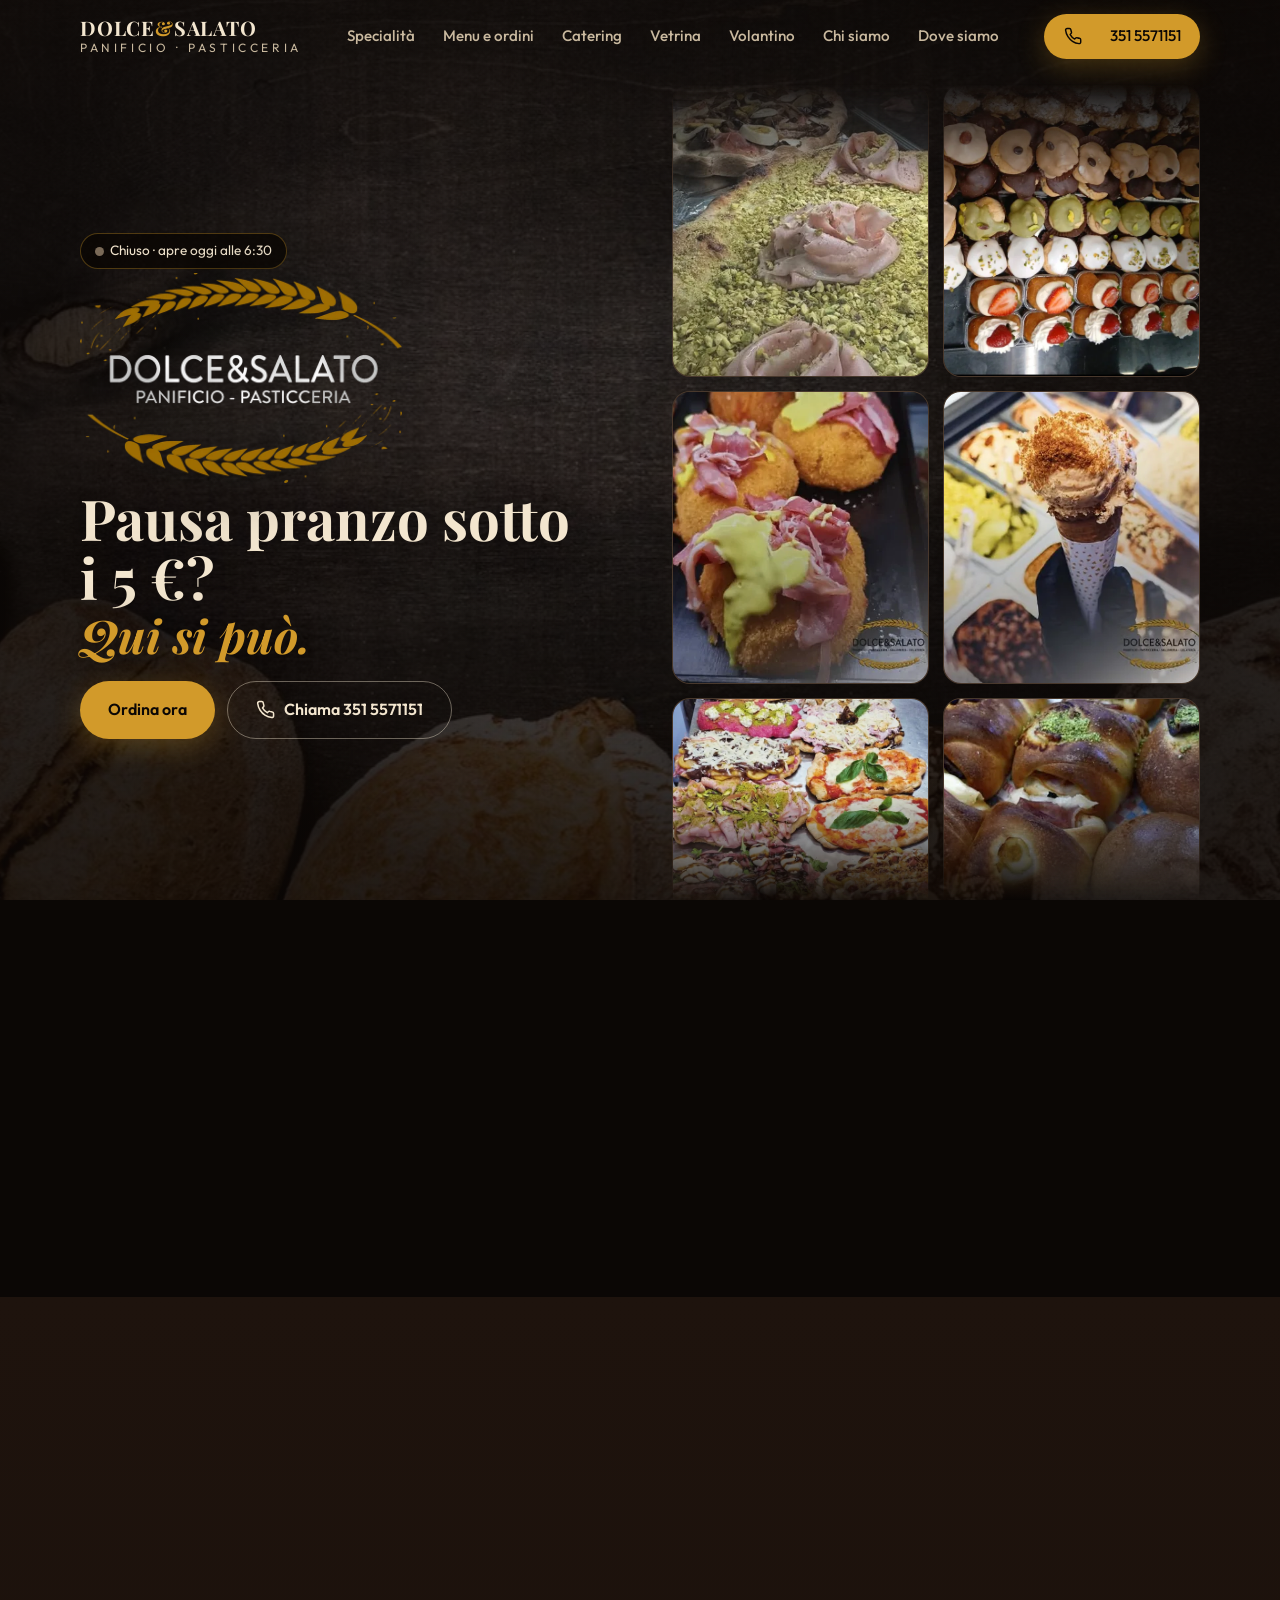
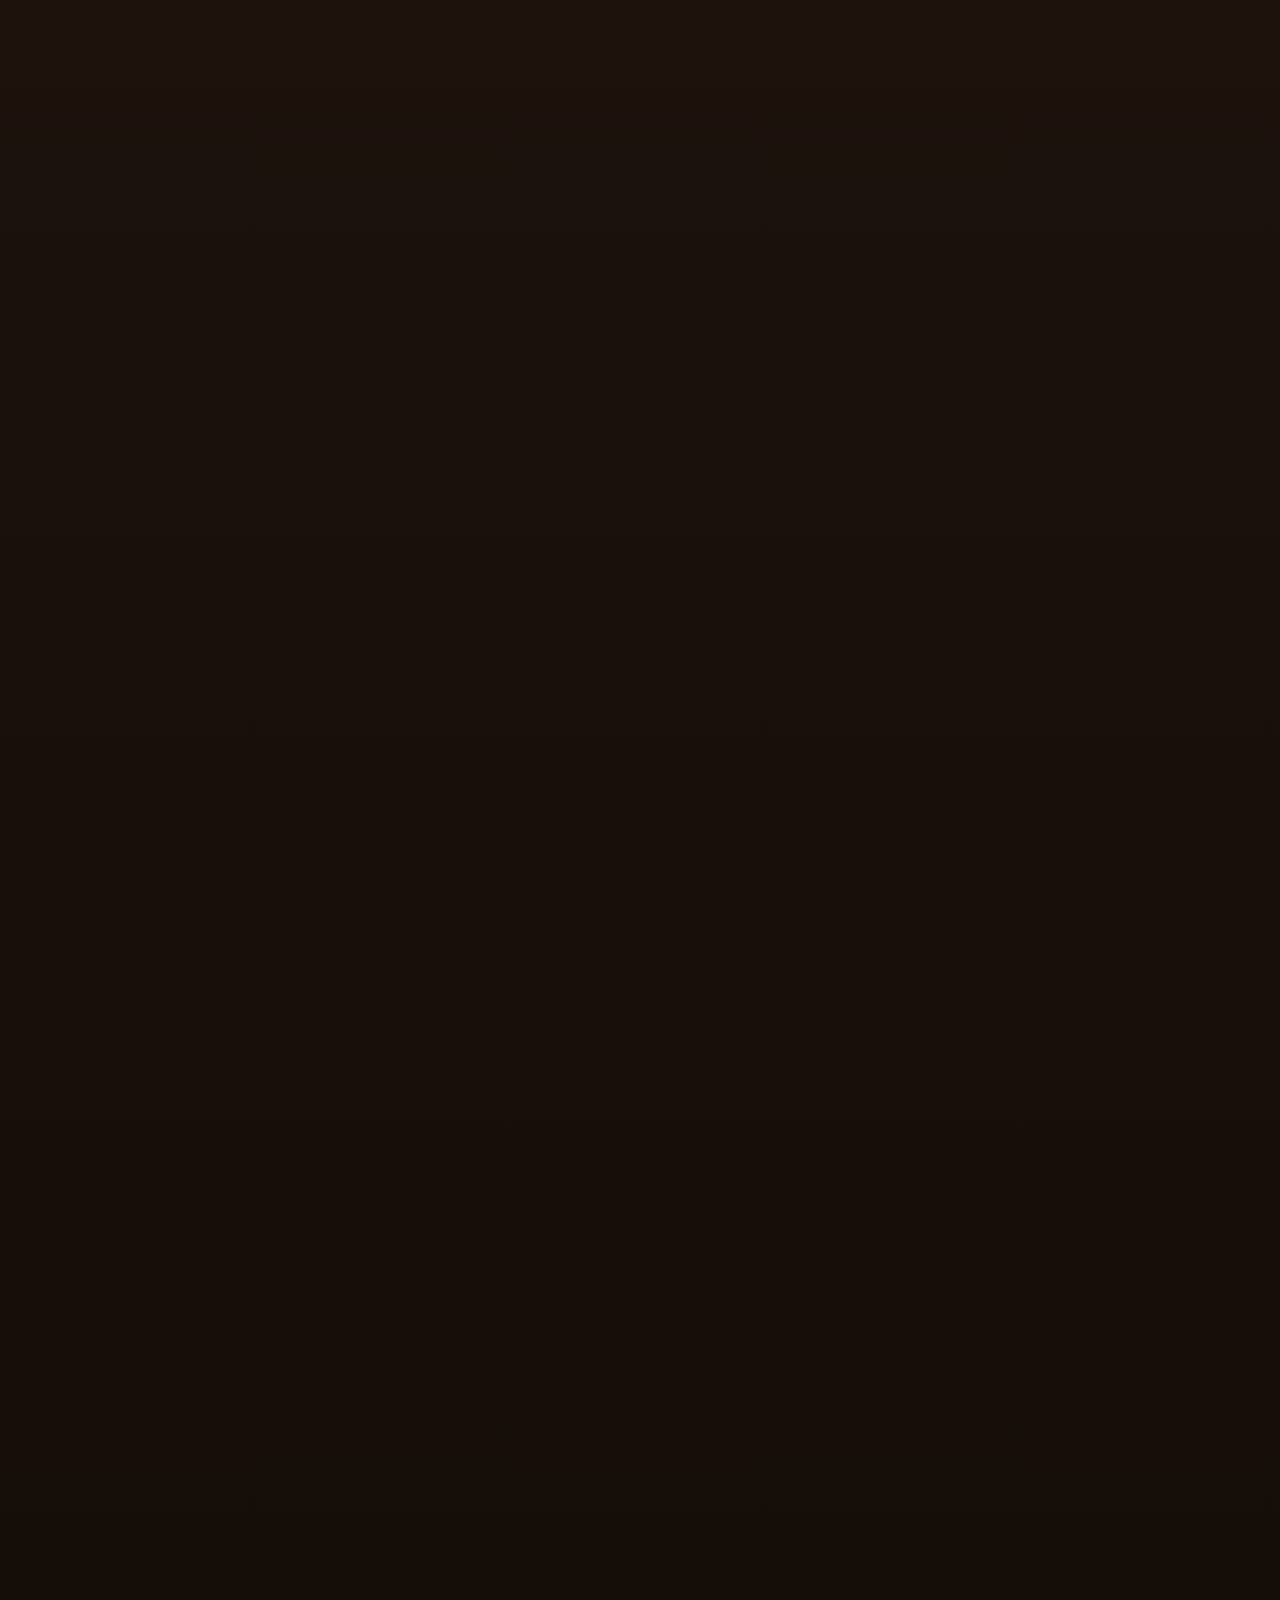
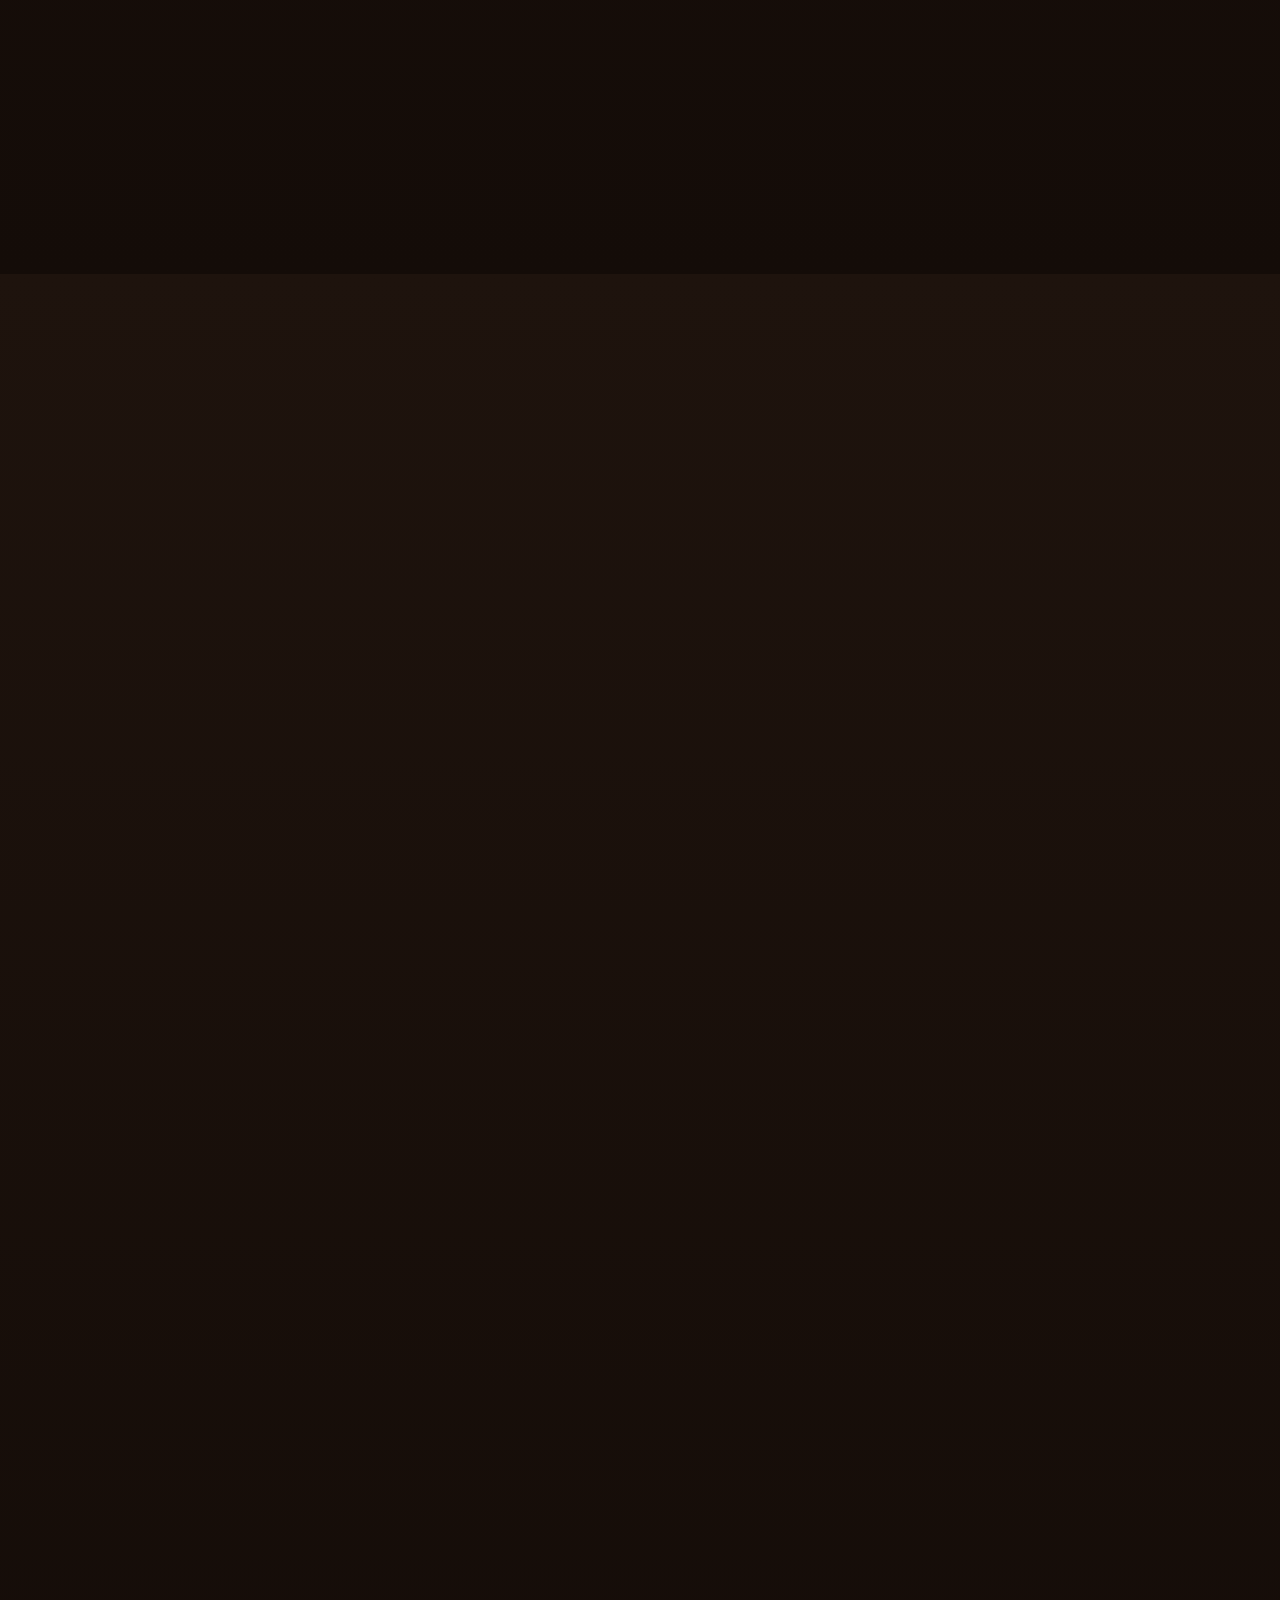
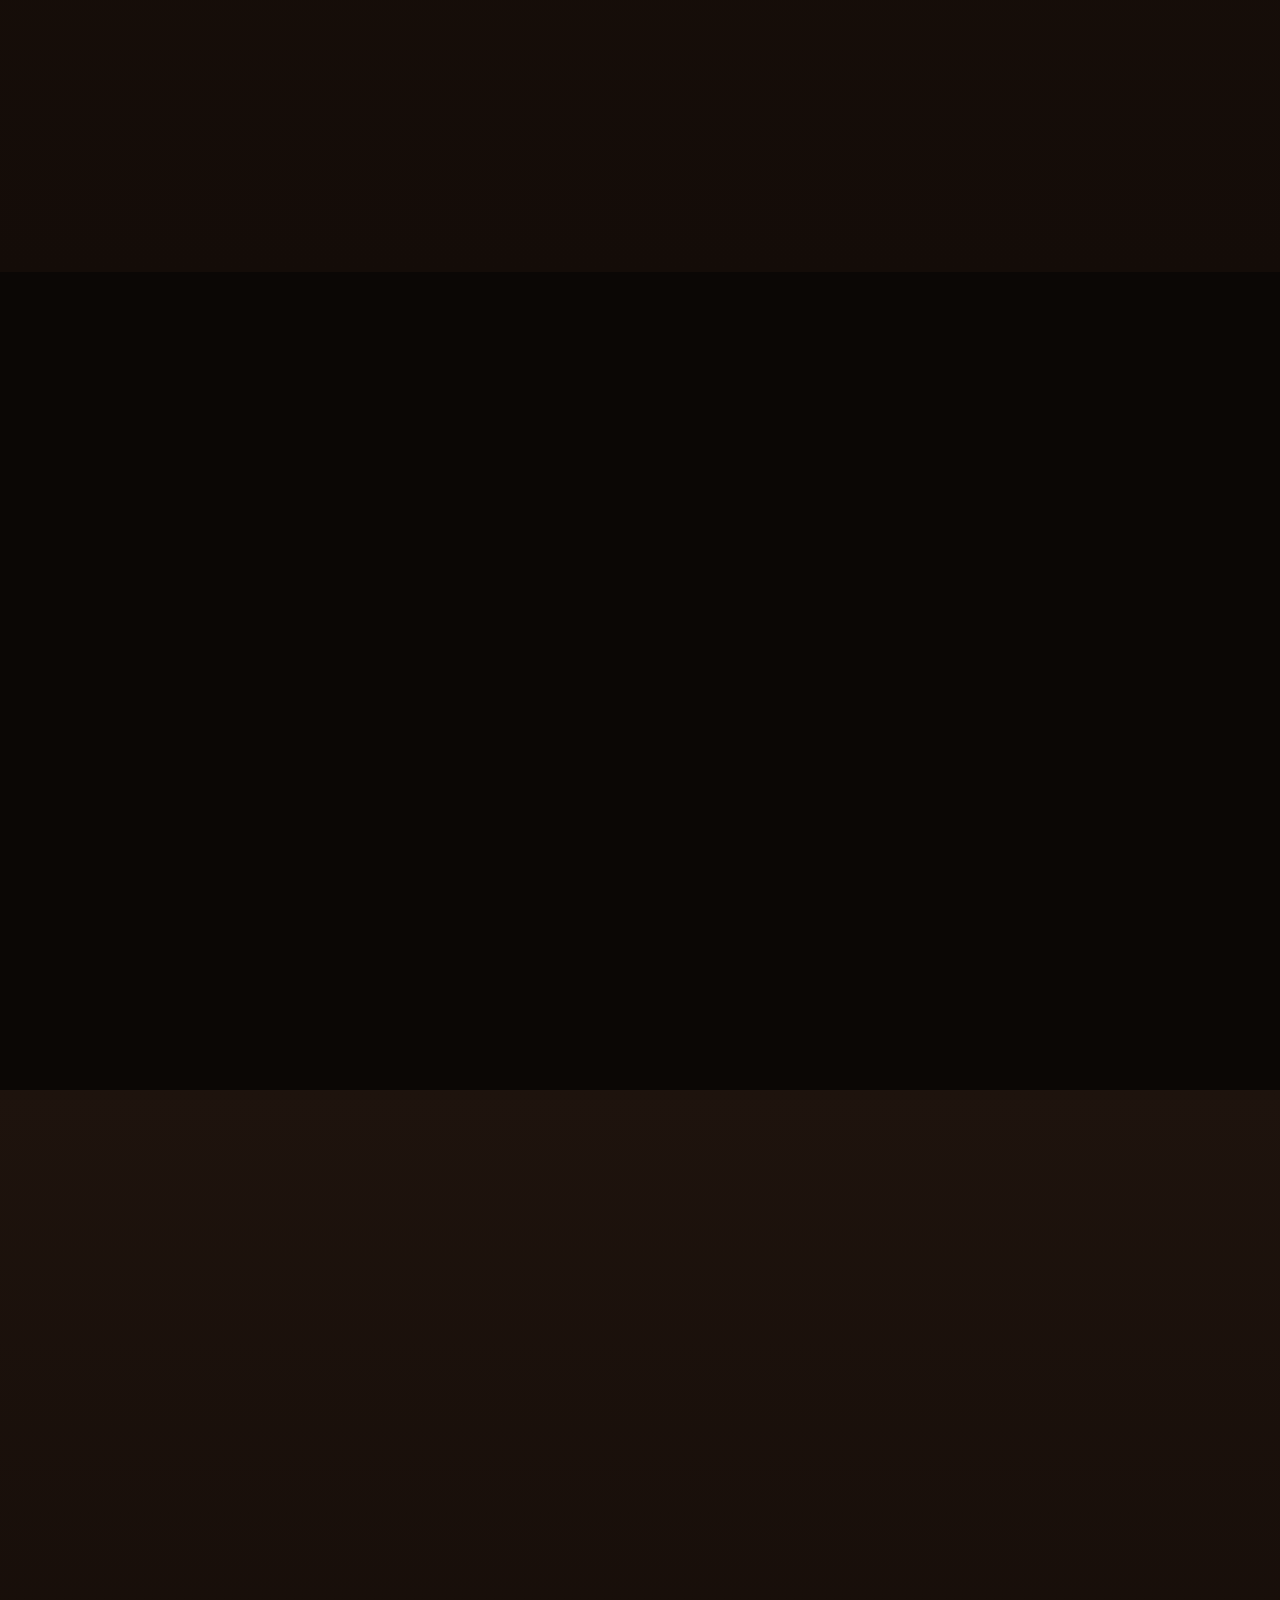
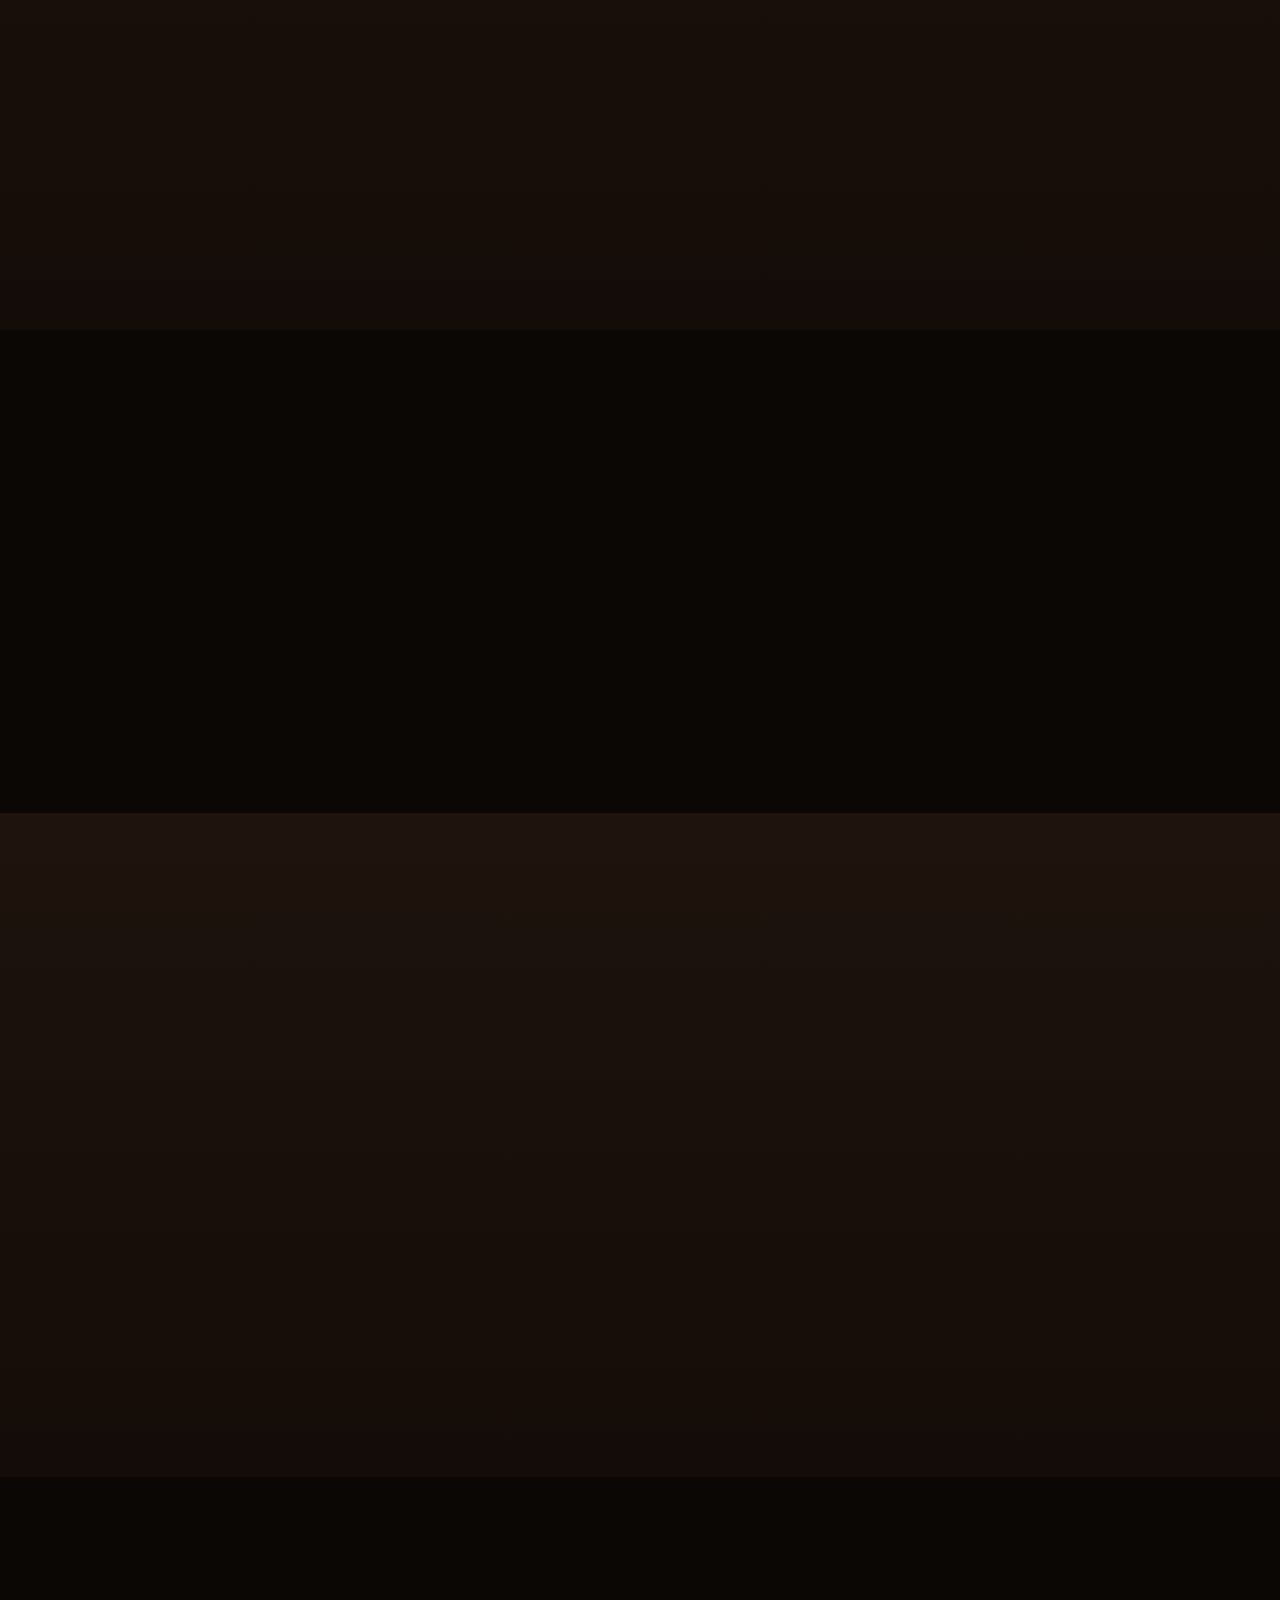
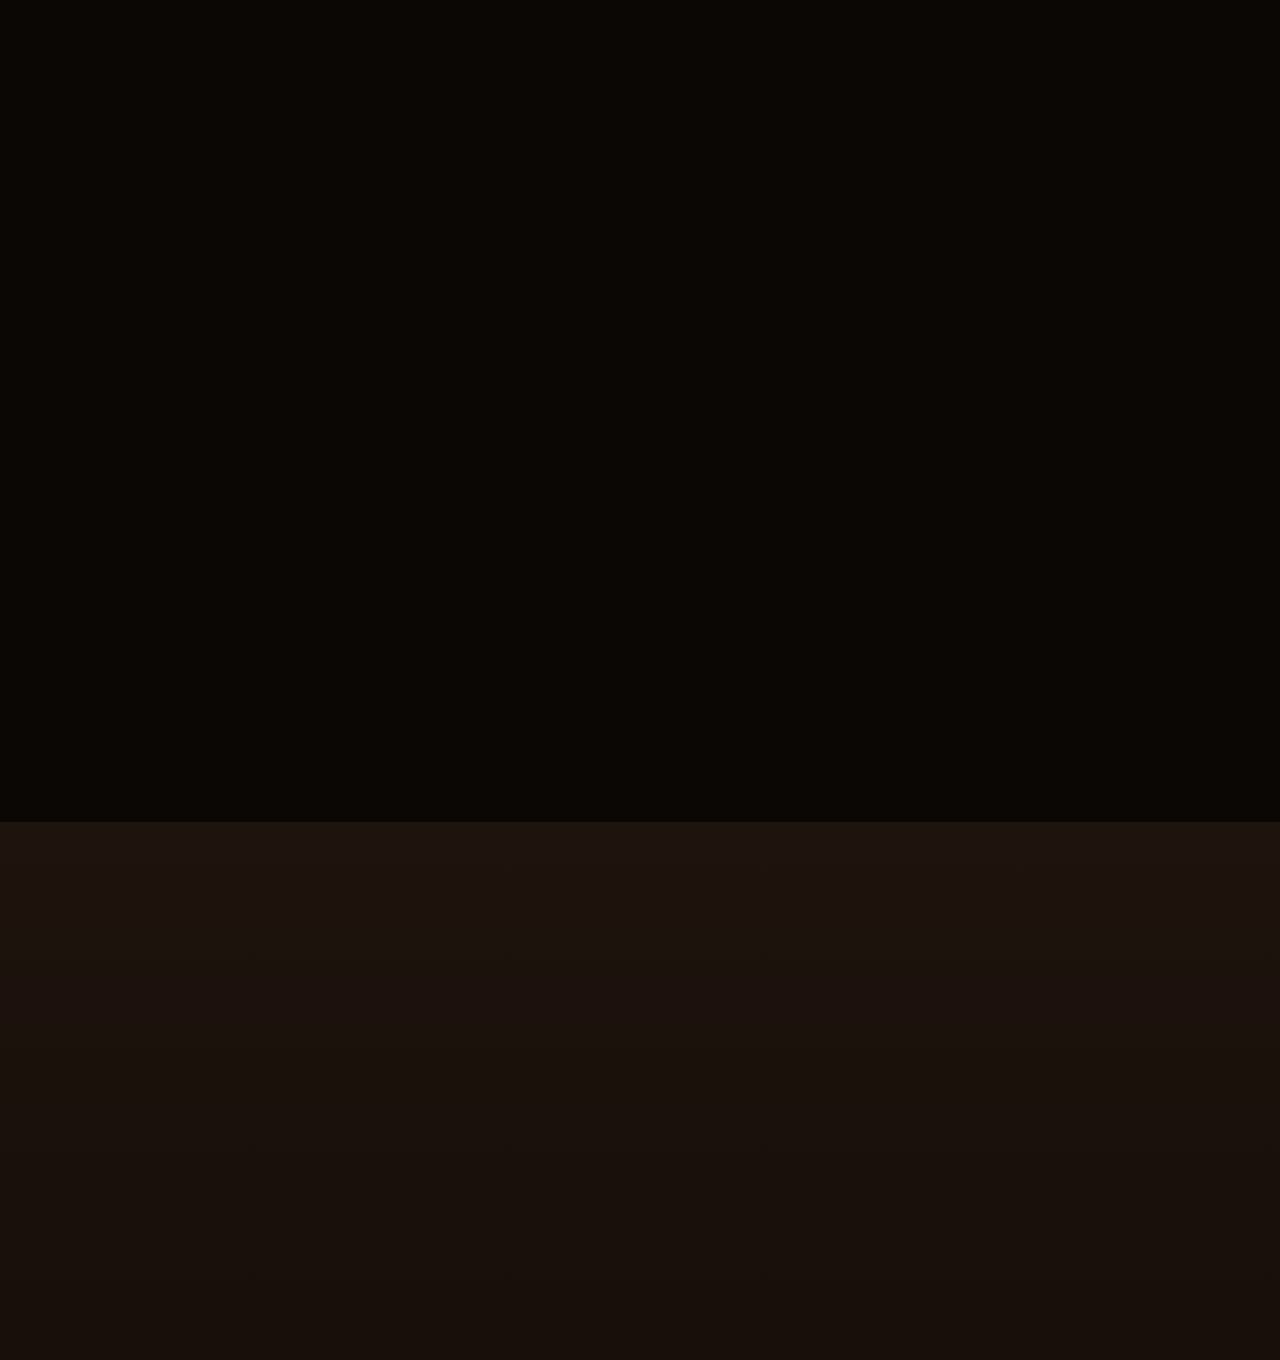
==== commit a58e92b7: "Nuove pagine: catering di rustici (sostituisce eventi), torte su ordinazione, colazione; home con fo" ====
--- a/index.html
+++ b/index.html
@@ -23,7 +23,7 @@
 <link rel="preload" as="font" type="font/woff2" crossorigin href="assets/fonts/playfair-display-latin-700-normal.woff2"><link rel="preload" as="font" type="font/woff2" crossorigin href="assets/fonts/outfit-latin-400-normal.woff2">
 <link rel="stylesheet" href="assets/css/style.css">
 <script src="assets/js/boot.js"></script>
-<script type="application/ld+json">{"@context": "https://schema.org", "@graph": [{"@type": "Bakery", "@id": "https://agapasqualino07-eng.github.io/PanificioDolceSalato/#bakery", "name": "Dolce&Salato Panificio Pasticceria", "alternateName": "Dolce e Salato", "description": "Panificio e pasticceria a Mascalucia: pizze rotonde, a teglia e in pala, calzoni, tavola calda, rusticheria e pasticceria mignon per eventi.", "url": "https://agapasqualino07-eng.github.io/PanificioDolceSalato/", "mainEntityOfPage": {"@id": "https://agapasqualino07-eng.github.io/PanificioDolceSalato/#webpage"}, "image": ["https://agapasqualino07-eng.github.io/PanificioDolceSalato/assets/img/og-image.jpg", "https://agapasqualino07-eng.github.io/PanificioDolceSalato/assets/img/foto/vetrina.webp", "https://agapasqualino07-eng.github.io/PanificioDolceSalato/assets/img/foto/torta-pistacchio.webp"], "logo": "https://agapasqualino07-eng.github.io/PanificioDolceSalato/assets/img/icon-512.png", "telephone": "+393515571151", "priceRange": "€", "servesCuisine": ["Pizza", "Pasticceria", "Tavola calda"], "address": {"@type": "PostalAddress", "streetAddress": "Via Tremestieri, 54", "addressLocality": "Mascalucia", "postalCode": "95030", "addressRegion": "CT", "addressCountry": "IT"}, "hasMap": "https://www.google.com/maps/search/?api=1&query=Via+Tremestieri+54+Mascalucia+CT", "areaServed": [{"@type": "City", "name": "Mascalucia"}, {"@type": "City", "name": "Tremestieri Etneo"}, {"@type": "City", "name": "San Giovanni la Punta"}, {"@type": "City", "name": "Gravina di Catania"}, {"@type": "City", "name": "Nicolosi"}], "openingHoursSpecification": [{"@type": "OpeningHoursSpecification", "dayOfWeek": ["Monday", "Tuesday", "Wednesday", "Thursday", "Friday", "Saturday"], "opens": "06:30", "closes": "21:30"}, {"@type": "OpeningHoursSpecification", "dayOfWeek": "Sunday", "opens": "06:30", "closes": "13:30"}], "contactPoint": {"@type": "ContactPoint", "telephone": "+393515571151", "contactType": "customer service", "availableLanguage": "it"}, "acceptsReservations": true, "sameAs": ["https://www.instagram.com/panificio_dolceesalato54/"], "hasMenu": {"@id": "https://agapasqualino07-eng.github.io/PanificioDolceSalato/#menu-schema"}, "potentialAction": {"@type": "ReserveAction", "name": "Prenota o ordina su WhatsApp", "target": {"@type": "EntryPoint", "urlTemplate": "https://wa.me/393515571151", "inLanguage": "it", "actionPlatform": ["http://schema.org/DesktopWebPlatform", "http://schema.org/MobileWebPlatform"]}}}, {"@type": "Menu", "@id": "https://agapasqualino07-eng.github.io/PanificioDolceSalato/#menu-schema", "name": "Menu Dolce&Salato", "inLanguage": "it-IT", "url": "https://agapasqualino07-eng.github.io/PanificioDolceSalato/#menu", "hasMenuSection": [{"@type": "MenuSection", "name": "Pizze", "hasMenuItem": [{"@type": "MenuItem", "name": "Faccia di vecchia", "description": "Olio evo, sale, pepe", "offers": [{"@type": "Offer", "name": "Rotonda", "price": "4.00", "priceCurrency": "EUR"}, {"@type": "Offer", "name": "Teglia", "price": "9.00", "priceCurrency": "EUR"}]}, {"@type": "MenuItem", "name": "Pizzaiola", "description": "Doppio pomodoro, olio evo, origano", "offers": [{"@type": "Offer", "name": "Rotonda", "price": "4.50", "priceCurrency": "EUR"}, {"@type": "Offer", "name": "Teglia", "price": "9.00", "priceCurrency": "EUR"}]}, {"@type": "MenuItem", "name": "Biancaneve", "description": "Mozzarella, olio evo, origano", "offers": [{"@type": "Offer", "name": "Rotonda", "price": "4.50", "priceCurrency": "EUR"}, {"@type": "Offer", "name": "Teglia", "price": "11.00", "priceCurrency": "EUR"}]}, {"@type": "MenuItem", "name": "Margherita", "description": "Pomodoro, mozzarella, olio evo, origano", "offers": [{"@type": "Offer", "name": "Rotonda", "price": "5.00", "priceCurrency": "EUR"}, {"@type": "Offer", "name": "Teglia", "price": "11.00", "priceCurrency": "EUR"}]}, {"@type": "MenuItem", "name": "Norma", "description": "Pomodoro, melanzane fritte, ricotta salata", "offers": [{"@type": "Offer", "name": "Rotonda", "price": "5.50", "priceCurrency": "EUR"}, {"@type": "Offer", "name": "Teglia", "price": "13.00", "priceCurrency": "EUR"}]}, {"@type": "MenuItem", "name": "Patapizza", "description": "Pomodoro, mozzarella, patatine fritte, wurstel", "offers": [{"@type": "Offer", "name": "Rotonda", "price": "6.00", "priceCurrency": "EUR"}, {"@type": "Offer", "name": "Teglia", "price": "13.00", "priceCurrency": "EUR"}]}, {"@type": "MenuItem", "name": "Capricciosa", "description": "Pomodoro, mozzarella, prosciutto cotto, funghi freschi, uovo sodo", "offers": [{"@type": "Offer", "name": "Rotonda", "price": "6.00", "priceCurrency": "EUR"}, {"@type": "Offer", "name": "Teglia", "price": "13.00", "priceCurrency": "EUR"}]}, {"@type": "MenuItem", "name": "Tonnata", "description": "Pomodoro, mozzarella, tonno, cipolla, olio evo", "offers": [{"@type": "Offer", "name": "Rotonda", "price": "6.00", "priceCurrency": "EUR"}, {"@type": "Offer", "name": "Teglia", "price": "15.00", "priceCurrency": "EUR"}]}, {"@type": "MenuItem", "name": "Patate", "description": "Mozzarella, patate a fette, prosciutto cotto, grana, olio evo", "offers": [{"@type": "Offer", "name": "Rotonda", "price": "6.00", "priceCurrency": "EUR"}, {"@type": "Offer", "name": "Teglia", "price": "14.00", "priceCurrency": "EUR"}]}, {"@type": "MenuItem", "name": "Vegetariana", "description": "Mozzarella, pomodoro, verdure grigliate di stagione, funghi freschi", "offers": [{"@type": "Offer", "name": "Rotonda", "price": "6.00", "priceCurrency": "EUR"}, {"@type": "Offer", "name": "Teglia", "price": "13.00", "priceCurrency": "EUR"}]}, {"@type": "MenuItem", "name": "Parmigiana", "description": "Pomodoro, mozzarella, melanzane fritte, prosciutto cotto, uovo sodo, olio evo", "offers": [{"@type": "Offer", "name": "Rotonda", "price": "6.50", "priceCurrency": "EUR"}, {"@type": "Offer", "name": "Teglia", "price": "16.00", "priceCurrency": "EUR"}]}, {"@type": "MenuItem", "name": "Diavola", "description": "Pomodoro, mozzarella, salame piccante, olive, cipolla", "offers": [{"@type": "Offer", "name": "Rotonda", "price": "6.50", "priceCurrency": "EUR"}, {"@type": "Offer", "name": "Teglia", "price": "15.00", "priceCurrency": "EUR"}]}, {"@type": "MenuItem", "name": "Rucola", "description": "Pomodoro, mozzarella, prosciutto crudo, rucola, grana, olio evo", "offers": [{"@type": "Offer", "name": "Rotonda", "price": "6.50", "priceCurrency": "EUR"}, {"@type": "Offer", "name": "Teglia", "price": "15.00", "priceCurrency": "EUR"}]}, {"@type": "MenuItem", "name": "Rustica", "description": "Pomodoro, mozzarella, prosciutto cotto, olive, cipolla, olio evo", "offers": [{"@type": "Offer", "name": "Rotonda", "price": "6.50", "priceCurrency": "EUR"}, {"@type": "Offer", "name": "Teglia", "price": "15.00", "priceCurrency": "EUR"}]}, {"@type": "MenuItem", "name": "Friarielli", "description": "Mozzarella, pomodoro, friarielli, salsiccia, scaglie di grana, olio evo", "offers": [{"@type": "Offer", "name": "Rotonda", "price": "6.50", "priceCurrency": "EUR"}, {"@type": "Offer", "name": "Teglia", "price": "18.00", "priceCurrency": "EUR"}]}, {"@type": "MenuItem", "name": "Pistacchio", "description": "Mozzarella, pesto di pistacchio, crudo o mortadella, farina di pistacchio", "offers": [{"@type": "Offer", "name": "Rotonda", "price": "6.50", "priceCurrency": "EUR"}, {"@type": "Offer", "name": "Teglia", "price": "18.00", "priceCurrency": "EUR"}]}, {"@type": "MenuItem", "name": "Porcina", "description": "Mozzarella, porcini, salsiccia, scaglie di grana, olio evo", "offers": [{"@type": "Offer", "name": "Rotonda", "price": "6.50", "priceCurrency": "EUR"}, {"@type": "Offer", "name": "Teglia", "price": "18.00", "priceCurrency": "EUR"}]}, {"@type": "MenuItem", "name": "Noci e pancetta", "description": "Mozzarella, ciliegino, pancetta coppata, noci, scaglie di grana", "offers": [{"@type": "Offer", "name": "Rotonda", "price": "6.50", "priceCurrency": "EUR"}, {"@type": "Offer", "name": "Teglia", "price": "18.00", "priceCurrency": "EUR"}]}, {"@type": "MenuItem", "name": "Salmone", "description": "Mozzarella, salmone affumicato, panna, rucola, scaglie di grana, olio evo", "offers": [{"@type": "Offer", "name": "Rotonda", "price": "7.00", "priceCurrency": "EUR"}, {"@type": "Offer", "name": "Teglia", "price": "19.00", "priceCurrency": "EUR"}]}, {"@type": "MenuItem", "name": "Chips", "description": "Mozzarella, chips di patate fritte, pancetta, granella di nocciole, miele colato", "offers": [{"@type": "Offer", "name": "Rotonda", "price": "7.00", "priceCurrency": "EUR"}, {"@type": "Offer", "name": "Teglia", "price": "19.00", "priceCurrency": "EUR"}]}]}, {"@type": "MenuSection", "name": "Calzoni", "hasMenuItem": [{"@type": "MenuItem", "name": "Calzone Verde", "description": "Mozzarella, spinaci, prosciutto cotto, olive nere", "offers": {"@type": "Offer", "price": "6.50", "priceCurrency": "EUR"}}, {"@type": "MenuItem", "name": "Calzone Siciliano", "description": "Tuma, acciughe, olive nere, cipolla", "offers": {"@type": "Offer", "price": "7.00", "priceCurrency": "EUR"}}, {"@type": "MenuItem", "name": "Calzone alla Diavola", "description": "Tuma, salame piccante, cipolla, olive nere", "offers": {"@type": "Offer", "price": "7.00", "priceCurrency": "EUR"}}, {"@type": "MenuItem", "name": "Calzone Porcino", "description": "Mozzarella, porcini, prosciutto cotto, olive nere", "offers": {"@type": "Offer", "price": "7.50", "priceCurrency": "EUR"}}]}, {"@type": "MenuSection", "name": "Schiacciate (al kg)", "hasMenuItem": [{"@type": "MenuItem", "name": "Schiacciate", "offers": {"@type": "Offer", "priceCurrency": "EUR", "priceSpecification": {"@type": "UnitPriceSpecification", "priceCurrency": "EUR", "unitCode": "KGM", "price": "14.00"}}}, {"@type": "MenuItem", "name": "Schiacciate al pistacchio", "offers": {"@type": "Offer", "priceCurrency": "EUR", "priceSpecification": {"@type": "UnitPriceSpecification", "priceCurrency": "EUR", "unitCode": "KGM", "price": "16.00"}}}]}, {"@type": "MenuSection", "name": "Pizza in pala e pane condito", "hasMenuItem": [{"@type": "MenuItem", "name": "Pizza in pala", "offers": {"@type": "Offer", "priceCurrency": "EUR", "priceSpecification": {"@type": "PriceSpecification", "minPrice": "8.00", "priceCurrency": "EUR"}}}, {"@type": "MenuItem", "name": "Pane condito", "offers": {"@type": "Offer", "priceCurrency": "EUR", "priceSpecification": {"@type": "PriceSpecification", "minPrice": "8.00", "priceCurrency": "EUR"}}}]}, {"@type": "MenuSection", "name": "Tavola calda (pezzi medi)", "hasMenuItem": [{"@type": "MenuItem", "name": "Cartocciate (semplici, wurstel e patatine, melanzane, uovo, spinaci)", "offers": {"@type": "Offer", "priceCurrency": "EUR", "priceSpecification": {"@type": "UnitPriceSpecification", "price": "0.80", "priceCurrency": "EUR", "unitText": "pezzo"}}}, {"@type": "MenuItem", "name": "Pizzette", "offers": {"@type": "Offer", "priceCurrency": "EUR", "priceSpecification": {"@type": "UnitPriceSpecification", "price": "0.80", "priceCurrency": "EUR", "unitText": "pezzo"}}}, {"@type": "MenuItem", "name": "Bombe al forno classiche", "offers": {"@type": "Offer", "priceCurrency": "EUR", "priceSpecification": {"@type": "UnitPriceSpecification", "price": "0.80", "priceCurrency": "EUR", "unitText": "pezzo"}}}, {"@type": "MenuItem", "name": "Cipollina", "offers": {"@type": "Offer", "priceCurrency": "EUR", "priceSpecification": {"@type": "UnitPriceSpecification", "price": "0.90", "priceCurrency": "EUR", "unitText": "pezzo"}}}, {"@type": "MenuItem", "name": "Patè", "offers": {"@type": "Offer", "priceCurrency": "EUR", "priceSpecification": {"@type": "UnitPriceSpecification", "price": "0.90", "priceCurrency": "EUR", "unitText": "pezzo"}}}, {"@type": "MenuItem", "name": "Arancini burro e ragù", "offers": {"@type": "Offer", "priceCurrency": "EUR", "priceSpecification": {"@type": "UnitPriceSpecification", "price": "0.90", "priceCurrency": "EUR", "unitText": "pezzo"}}}, {"@type": "MenuItem", "name": "Cartocciate (pistacchio, porcini, friarielli)", "offers": {"@type": "Offer", "priceCurrency": "EUR", "priceSpecification": {"@type": "UnitPriceSpecification", "price": "0.90", "priceCurrency": "EUR", "unitText": "pezzo"}}}, {"@type": "MenuItem", "name": "Arancini al pistacchio", "offers": {"@type": "Offer", "priceCurrency": "EUR", "priceSpecification": {"@type": "UnitPriceSpecification", "price": "1.00", "priceCurrency": "EUR", "unitText": "pezzo"}}}, {"@type": "MenuItem", "name": "Cartocciate al salmone e philadelphia", "offers": {"@type": "Offer", "priceCurrency": "EUR", "priceSpecification": {"@type": "UnitPriceSpecification", "price": "1.00", "priceCurrency": "EUR", "unitText": "pezzo"}}}, {"@type": "MenuItem", "name": "Bombe fritte vari gusti", "offers": {"@type": "Offer", "priceCurrency": "EUR", "priceSpecification": {"@type": "UnitPriceSpecification", "price": "1.00", "priceCurrency": "EUR", "unitText": "pezzo"}}}]}, {"@type": "MenuSection", "name": "Rusticheria mignon (prezzo al kg)", "hasMenuItem": [{"@type": "MenuItem", "name": "Focacce a mini porzioni, vari tipi", "offers": {"@type": "Offer", "priceCurrency": "EUR", "priceSpecification": {"@type": "UnitPriceSpecification", "priceCurrency": "EUR", "unitCode": "KGM", "minPrice": "12.00"}}}, {"@type": "MenuItem", "name": "Mini hot dog (wurstel, patatine, tomato e maionese)", "offers": {"@type": "Offer", "priceCurrency": "EUR", "priceSpecification": {"@type": "UnitPriceSpecification", "priceCurrency": "EUR", "unitCode": "KGM", "price": "12.00"}}}, {"@type": "MenuItem", "name": "Pizza secca, vari tipi", "offers": {"@type": "Offer", "priceCurrency": "EUR", "priceSpecification": {"@type": "UnitPriceSpecification", "priceCurrency": "EUR", "unitCode": "KGM", "price": "12.00"}}}, {"@type": "MenuItem", "name": "Rustici classici, vari tipi", "offers": {"@type": "Offer", "priceCurrency": "EUR", "priceSpecification": {"@type": "UnitPriceSpecification", "priceCurrency": "EUR", "unitCode": "KGM", "price": "12.00"}}}, {"@type": "MenuItem", "name": "Arancinetti burro o ragù", "offers": {"@type": "Offer", "priceCurrency": "EUR", "priceSpecification": {"@type": "UnitPriceSpecification", "priceCurrency": "EUR", "unitCode": "KGM", "price": "14.00"}}}, {"@type": "MenuItem", "name": "Mini hamburger (polpettine di carne, maionese, insalata e pomodoro a fette)", "offers": {"@type": "Offer", "priceCurrency": "EUR", "priceSpecification": {"@type": "UnitPriceSpecification", "priceCurrency": "EUR", "unitCode": "KGM", "price": "16.00"}}}, {"@type": "MenuItem", "name": "Rustici di sfoglia, vari tipi", "offers": {"@type": "Offer", "priceCurrency": "EUR", "priceSpecification": {"@type": "UnitPriceSpecification", "priceCurrency": "EUR", "unitCode": "KGM", "price": "16.00"}}}, {"@type": "MenuItem", "name": "Mini burger con cotoletta e patatine", "offers": {"@type": "Offer", "priceCurrency": "EUR", "priceSpecification": {"@type": "UnitPriceSpecification", "priceCurrency": "EUR", "unitCode": "KGM", "price": "16.00"}}}, {"@type": "MenuItem", "name": "Mini cornetti salati con crudo, philadelphia e rucola", "offers": {"@type": "Offer", "priceCurrency": "EUR", "priceSpecification": {"@type": "UnitPriceSpecification", "priceCurrency": "EUR", "unitCode": "KGM", "price": "16.00"}}}, {"@type": "MenuItem", "name": "Arancinetti al pistacchio", "offers": {"@type": "Offer", "priceCurrency": "EUR", "priceSpecification": {"@type": "UnitPriceSpecification", "priceCurrency": "EUR", "unitCode": "KGM", "price": "18.00"}}}, {"@type": "MenuItem", "name": "Mini cornetti salati con salmone, philadelphia e rucola", "offers": {"@type": "Offer", "priceCurrency": "EUR", "priceSpecification": {"@type": "UnitPriceSpecification", "priceCurrency": "EUR", "unitCode": "KGM", "price": "18.00"}}}, {"@type": "MenuItem", "name": "Mini mafaldine con pesto di pistacchio, mortadella e polvere di pistacchio", "offers": {"@type": "Offer", "priceCurrency": "EUR", "priceSpecification": {"@type": "UnitPriceSpecification", "priceCurrency": "EUR", "unitCode": "KGM", "price": "18.00"}}}]}, {"@type": "MenuSection", "name": "Pane e stuzzicheria", "hasMenuItem": [{"@type": "MenuItem", "name": "Pane", "offers": {"@type": "Offer", "priceCurrency": "EUR", "priceSpecification": {"@type": "UnitPriceSpecification", "priceCurrency": "EUR", "unitCode": "KGM", "minPrice": "4.00"}}}]}, {"@type": "MenuSection", "name": "Pasticceria (prezzo al kg)", "hasMenuItem": [{"@type": "MenuItem", "name": "Pasticceria mignon di nostra produzione", "offers": {"@type": "Offer", "priceCurrency": "EUR", "priceSpecification": {"@type": "UnitPriceSpecification", "priceCurrency": "EUR", "unitCode": "KGM", "price": "14.00"}}}, {"@type": "MenuItem", "name": "Torte classiche", "offers": {"@type": "Offer", "priceCurrency": "EUR", "priceSpecification": {"@type": "UnitPriceSpecification", "priceCurrency": "EUR", "unitCode": "KGM", "minPrice": "15.00"}}}, {"@type": "MenuItem", "name": "Semifreddi", "offers": {"@type": "Offer", "priceCurrency": "EUR", "priceSpecification": {"@type": "UnitPriceSpecification", "priceCurrency": "EUR", "unitCode": "KGM", "minPrice": "18.00"}}}]}]}, {"@type": "WebSite", "@id": "https://agapasqualino07-eng.github.io/PanificioDolceSalato/#website", "url": "https://agapasqualino07-eng.github.io/PanificioDolceSalato/", "name": "Dolce&Salato Panificio Pasticceria", "inLanguage": "it-IT", "publisher": {"@id": "https://agapasqualino07-eng.github.io/PanificioDolceSalato/#bakery"}}, {"@type": "WebPage", "@id": "https://agapasqualino07-eng.github.io/PanificioDolceSalato/#webpage", "dateModified": "2026-10-15", "url": "https://agapasqualino07-eng.github.io/PanificioDolceSalato/", "name": "Panificio e pasticceria a Mascalucia | Dolce&Salato", "isPartOf": {"@id": "https://agapasqualino07-eng.github.io/PanificioDolceSalato/#website"}, "about": {"@id": "https://agapasqualino07-eng.github.io/PanificioDolceSalato/#bakery"}, "inLanguage": "it-IT", "primaryImageOfPage": {"@type": "ImageObject", "url": "https://agapasqualino07-eng.github.io/PanificioDolceSalato/assets/img/og-image.jpg", "width": 1200, "height": 630}}, {"@type": "FAQPage", "@id": "https://agapasqualino07-eng.github.io/PanificioDolceSalato/#faq", "isPartOf": {"@id": "https://agapasqualino07-eng.github.io/PanificioDolceSalato/#webpage"}, "mainEntity": [{"@type": "Question", "name": "Dove si trova Dolce&Salato?", "acceptedAnswer": {"@type": "Answer", "text": "In Via Tremestieri, 54, 95030 Mascalucia (CT). L'ordine si ritira al banco."}}, {"@type": "Question", "name": "Quali sono gli orari di apertura?", "acceptedAnswer": {"@type": "Answer", "text": "Dal lunedì al sabato dalle 6:30 alle 21:30, senza pausa. La domenica dalle 6:30 alle 13:30."}}, {"@type": "Question", "name": "Posso ordinare per una festa?", "acceptedAnswer": {"@type": "Answer", "text": "Sì. Compleanni, lauree, buffet e aperitivi con rustici e pasticceria mignon. Calcola i chili nella sezione Feste, poi chiama o scrivi su WhatsApp al 351 5571151."}}, {"@type": "Question", "name": "Quanto costano i rustici e i dolci mignon?", "acceptedAnswer": {"@type": "Answer", "text": "I rustici mignon partono da € 12,00 al kg (focacce, mini hot dog, pizza secca, rustici classici). Gli arancinetti burro o ragù costano € 14. Mini hamburger, rustici di sfoglia, mini burger e mini cornetti con crudo costano € 16. Arancinetti al pistacchio, mini cornetti al salmone e mini mafaldine costano € 18. La pasticceria mignon di nostra produzione costa € 14,00 al kg, le torte classiche partono da € 15,00 al kg e i semifreddi da € 18,00 al kg."}}, {"@type": "Question", "name": "Fate pizze con farine speciali?", "acceptedAnswer": {"@type": "Answer", "text": "Sì: integrale, kamut, 9 cereali, grano saraceno, timilia, segale e azzimo. Prenota 24 ore prima su WhatsApp o per telefono."}}, {"@type": "Question", "name": "La bibita è compresa con la pizza?", "acceptedAnswer": {"@type": "Answer", "text": "Con la pizza rotonda è inclusa una lattina da 15 cl, con la teglia una bibita Tomarchio in bottiglia, con la mezza teglia una lattina da 33 cl. Una margherita rotonda con lattina costa € 5,00."}}, {"@type": "Question", "name": "Vendete il pane?", "acceptedAnswer": {"@type": "Answer", "text": "Sì, il pane parte da € 4,00 al kg. C'è anche la stuzzicheria: chiedi i gusti e il prezzo al banco o su WhatsApp."}}, {"@type": "Question", "name": "Avete granite e gelati?", "acceptedAnswer": {"@type": "Answer", "text": "Sì, in estate. Granite e gelati sono di nostra produzione."}}, {"@type": "Question", "name": "Cos'è la pizza in pala e il pane condito?", "acceptedAnswer": {"@type": "Answer", "text": "La pizza in pala è una rotonda fatta in pala, oppure composta come vuoi tu. Parte da € 8,00. Il pane condito lo scegli tu, sempre da € 8,00. Scrivi cosa vuoi nelle note dell'ordine."}}]}]}</script>
+<script type="application/ld+json">{"@context": "https://schema.org", "@graph": [{"@type": "Bakery", "@id": "https://agapasqualino07-eng.github.io/PanificioDolceSalato/#bakery", "name": "Dolce&Salato Panificio Pasticceria", "alternateName": "Dolce e Salato", "description": "Panificio e pasticceria a Mascalucia: pizze rotonde, a teglia e in pala, calzoni, tavola calda, rusticheria e pasticceria mignon per eventi.", "url": "https://agapasqualino07-eng.github.io/PanificioDolceSalato/", "mainEntityOfPage": {"@id": "https://agapasqualino07-eng.github.io/PanificioDolceSalato/#webpage"}, "image": ["https://agapasqualino07-eng.github.io/PanificioDolceSalato/assets/img/og-image.jpg", "https://agapasqualino07-eng.github.io/PanificioDolceSalato/assets/img/foto/vetrina.webp", "https://agapasqualino07-eng.github.io/PanificioDolceSalato/assets/img/foto/torta-pistacchio.webp"], "logo": "https://agapasqualino07-eng.github.io/PanificioDolceSalato/assets/img/icon-512.png", "telephone": "+393515571151", "priceRange": "€", "servesCuisine": ["Pizza", "Pasticceria", "Tavola calda"], "address": {"@type": "PostalAddress", "streetAddress": "Via Tremestieri, 54", "addressLocality": "Mascalucia", "postalCode": "95030", "addressRegion": "CT", "addressCountry": "IT"}, "hasMap": "https://www.google.com/maps/search/?api=1&query=Via+Tremestieri+54+Mascalucia+CT", "areaServed": [{"@type": "City", "name": "Mascalucia"}, {"@type": "City", "name": "Tremestieri Etneo"}, {"@type": "City", "name": "San Giovanni la Punta"}, {"@type": "City", "name": "Gravina di Catania"}, {"@type": "City", "name": "Nicolosi"}], "openingHoursSpecification": [{"@type": "OpeningHoursSpecification", "dayOfWeek": ["Monday", "Tuesday", "Wednesday", "Thursday", "Friday", "Saturday"], "opens": "06:30", "closes": "21:30"}, {"@type": "OpeningHoursSpecification", "dayOfWeek": "Sunday", "opens": "06:30", "closes": "13:30"}], "contactPoint": {"@type": "ContactPoint", "telephone": "+393515571151", "contactType": "customer service", "availableLanguage": "it"}, "acceptsReservations": true, "sameAs": ["https://www.instagram.com/panificiodolcesalato_/"], "hasMenu": {"@id": "https://agapasqualino07-eng.github.io/PanificioDolceSalato/#menu-schema"}, "potentialAction": {"@type": "ReserveAction", "name": "Prenota o ordina su WhatsApp", "target": {"@type": "EntryPoint", "urlTemplate": "https://wa.me/393515571151", "inLanguage": "it", "actionPlatform": ["http://schema.org/DesktopWebPlatform", "http://schema.org/MobileWebPlatform"]}}}, {"@type": "Menu", "@id": "https://agapasqualino07-eng.github.io/PanificioDolceSalato/#menu-schema", "name": "Menu Dolce&Salato", "inLanguage": "it-IT", "url": "https://agapasqualino07-eng.github.io/PanificioDolceSalato/#menu", "hasMenuSection": [{"@type": "MenuSection", "name": "Pizze", "hasMenuItem": [{"@type": "MenuItem", "name": "Faccia di vecchia", "description": "Olio evo, sale, pepe", "offers": [{"@type": "Offer", "name": "Rotonda", "price": "4.00", "priceCurrency": "EUR"}, {"@type": "Offer", "name": "Teglia", "price": "9.00", "priceCurrency": "EUR"}]}, {"@type": "MenuItem", "name": "Pizzaiola", "description": "Doppio pomodoro, olio evo, origano", "offers": [{"@type": "Offer", "name": "Rotonda", "price": "4.50", "priceCurrency": "EUR"}, {"@type": "Offer", "name": "Teglia", "price": "9.00", "priceCurrency": "EUR"}]}, {"@type": "MenuItem", "name": "Biancaneve", "description": "Mozzarella, olio evo, origano", "offers": [{"@type": "Offer", "name": "Rotonda", "price": "4.50", "priceCurrency": "EUR"}, {"@type": "Offer", "name": "Teglia", "price": "11.00", "priceCurrency": "EUR"}]}, {"@type": "MenuItem", "name": "Margherita", "description": "Pomodoro, mozzarella, olio evo, origano", "offers": [{"@type": "Offer", "name": "Rotonda", "price": "5.00", "priceCurrency": "EUR"}, {"@type": "Offer", "name": "Teglia", "price": "11.00", "priceCurrency": "EUR"}]}, {"@type": "MenuItem", "name": "Norma", "description": "Pomodoro, melanzane fritte, ricotta salata", "offers": [{"@type": "Offer", "name": "Rotonda", "price": "5.50", "priceCurrency": "EUR"}, {"@type": "Offer", "name": "Teglia", "price": "13.00", "priceCurrency": "EUR"}]}, {"@type": "MenuItem", "name": "Patapizza", "description": "Pomodoro, mozzarella, patatine fritte, wurstel", "offers": [{"@type": "Offer", "name": "Rotonda", "price": "6.00", "priceCurrency": "EUR"}, {"@type": "Offer", "name": "Teglia", "price": "13.00", "priceCurrency": "EUR"}]}, {"@type": "MenuItem", "name": "Capricciosa", "description": "Pomodoro, mozzarella, prosciutto cotto, funghi freschi, uovo sodo", "offers": [{"@type": "Offer", "name": "Rotonda", "price": "6.00", "priceCurrency": "EUR"}, {"@type": "Offer", "name": "Teglia", "price": "13.00", "priceCurrency": "EUR"}]}, {"@type": "MenuItem", "name": "Tonnata", "description": "Pomodoro, mozzarella, tonno, cipolla, olio evo", "offers": [{"@type": "Offer", "name": "Rotonda", "price": "6.00", "priceCurrency": "EUR"}, {"@type": "Offer", "name": "Teglia", "price": "15.00", "priceCurrency": "EUR"}]}, {"@type": "MenuItem", "name": "Patate", "description": "Mozzarella, patate a fette, prosciutto cotto, grana, olio evo", "offers": [{"@type": "Offer", "name": "Rotonda", "price": "6.00", "priceCurrency": "EUR"}, {"@type": "Offer", "name": "Teglia", "price": "14.00", "priceCurrency": "EUR"}]}, {"@type": "MenuItem", "name": "Vegetariana", "description": "Mozzarella, pomodoro, verdure grigliate di stagione, funghi freschi", "offers": [{"@type": "Offer", "name": "Rotonda", "price": "6.00", "priceCurrency": "EUR"}, {"@type": "Offer", "name": "Teglia", "price": "13.00", "priceCurrency": "EUR"}]}, {"@type": "MenuItem", "name": "Parmigiana", "description": "Pomodoro, mozzarella, melanzane fritte, prosciutto cotto, uovo sodo, olio evo", "offers": [{"@type": "Offer", "name": "Rotonda", "price": "6.50", "priceCurrency": "EUR"}, {"@type": "Offer", "name": "Teglia", "price": "16.00", "priceCurrency": "EUR"}]}, {"@type": "MenuItem", "name": "Diavola", "description": "Pomodoro, mozzarella, salame piccante, olive, cipolla", "offers": [{"@type": "Offer", "name": "Rotonda", "price": "6.50", "priceCurrency": "EUR"}, {"@type": "Offer", "name": "Teglia", "price": "15.00", "priceCurrency": "EUR"}]}, {"@type": "MenuItem", "name": "Rucola", "description": "Pomodoro, mozzarella, prosciutto crudo, rucola, grana, olio evo", "offers": [{"@type": "Offer", "name": "Rotonda", "price": "6.50", "priceCurrency": "EUR"}, {"@type": "Offer", "name": "Teglia", "price": "15.00", "priceCurrency": "EUR"}]}, {"@type": "MenuItem", "name": "Rustica", "description": "Pomodoro, mozzarella, prosciutto cotto, olive, cipolla, olio evo", "offers": [{"@type": "Offer", "name": "Rotonda", "price": "6.50", "priceCurrency": "EUR"}, {"@type": "Offer", "name": "Teglia", "price": "15.00", "priceCurrency": "EUR"}]}, {"@type": "MenuItem", "name": "Friarielli", "description": "Mozzarella, pomodoro, friarielli, salsiccia, scaglie di grana, olio evo", "offers": [{"@type": "Offer", "name": "Rotonda", "price": "6.50", "priceCurrency": "EUR"}, {"@type": "Offer", "name": "Teglia", "price": "18.00", "priceCurrency": "EUR"}]}, {"@type": "MenuItem", "name": "Pistacchio", "description": "Mozzarella, pesto di pistacchio, crudo o mortadella, farina di pistacchio", "offers": [{"@type": "Offer", "name": "Rotonda", "price": "6.50", "priceCurrency": "EUR"}, {"@type": "Offer", "name": "Teglia", "price": "18.00", "priceCurrency": "EUR"}]}, {"@type": "MenuItem", "name": "Porcina", "description": "Mozzarella, porcini, salsiccia, scaglie di grana, olio evo", "offers": [{"@type": "Offer", "name": "Rotonda", "price": "6.50", "priceCurrency": "EUR"}, {"@type": "Offer", "name": "Teglia", "price": "18.00", "priceCurrency": "EUR"}]}, {"@type": "MenuItem", "name": "Noci e pancetta", "description": "Mozzarella, ciliegino, pancetta coppata, noci, scaglie di grana", "offers": [{"@type": "Offer", "name": "Rotonda", "price": "6.50", "priceCurrency": "EUR"}, {"@type": "Offer", "name": "Teglia", "price": "18.00", "priceCurrency": "EUR"}]}, {"@type": "MenuItem", "name": "Salmone", "description": "Mozzarella, salmone affumicato, panna, rucola, scaglie di grana, olio evo", "offers": [{"@type": "Offer", "name": "Rotonda", "price": "7.00", "priceCurrency": "EUR"}, {"@type": "Offer", "name": "Teglia", "price": "19.00", "priceCurrency": "EUR"}]}, {"@type": "MenuItem", "name": "Chips", "description": "Mozzarella, chips di patate fritte, pancetta, granella di nocciole, miele colato", "offers": [{"@type": "Offer", "name": "Rotonda", "price": "7.00", "priceCurrency": "EUR"}, {"@type": "Offer", "name": "Teglia", "price": "19.00", "priceCurrency": "EUR"}]}]}, {"@type": "MenuSection", "name": "Calzoni", "hasMenuItem": [{"@type": "MenuItem", "name": "Calzone Verde", "description": "Mozzarella, spinaci, prosciutto cotto, olive nere", "offers": {"@type": "Offer", "price": "6.50", "priceCurrency": "EUR"}}, {"@type": "MenuItem", "name": "Calzone Siciliano", "description": "Tuma, acciughe, olive nere, cipolla", "offers": {"@type": "Offer", "price": "7.00", "priceCurrency": "EUR"}}, {"@type": "MenuItem", "name": "Calzone alla Diavola", "description": "Tuma, salame piccante, cipolla, olive nere", "offers": {"@type": "Offer", "price": "7.00", "priceCurrency": "EUR"}}, {"@type": "MenuItem", "name": "Calzone Porcino", "description": "Mozzarella, porcini, prosciutto cotto, olive nere", "offers": {"@type": "Offer", "price": "7.50", "priceCurrency": "EUR"}}]}, {"@type": "MenuSection", "name": "Schiacciate (al kg)", "hasMenuItem": [{"@type": "MenuItem", "name": "Schiacciate", "offers": {"@type": "Offer", "priceCurrency": "EUR", "priceSpecification": {"@type": "UnitPriceSpecification", "priceCurrency": "EUR", "unitCode": "KGM", "price": "14.00"}}}, {"@type": "MenuItem", "name": "Schiacciate al pistacchio", "offers": {"@type": "Offer", "priceCurrency": "EUR", "priceSpecification": {"@type": "UnitPriceSpecification", "priceCurrency": "EUR", "unitCode": "KGM", "price": "16.00"}}}]}, {"@type": "MenuSection", "name": "Pizza in pala e pane condito", "hasMenuItem": [{"@type": "MenuItem", "name": "Pizza in pala", "offers": {"@type": "Offer", "priceCurrency": "EUR", "priceSpecification": {"@type": "PriceSpecification", "minPrice": "8.00", "priceCurrency": "EUR"}}}, {"@type": "MenuItem", "name": "Pane condito", "offers": {"@type": "Offer", "priceCurrency": "EUR", "priceSpecification": {"@type": "PriceSpecification", "minPrice": "8.00", "priceCurrency": "EUR"}}}]}, {"@type": "MenuSection", "name": "Tavola calda (pezzi medi)", "hasMenuItem": [{"@type": "MenuItem", "name": "Cartocciate (semplici, wurstel e patatine, melanzane, uovo, spinaci)", "offers": {"@type": "Offer", "priceCurrency": "EUR", "priceSpecification": {"@type": "UnitPriceSpecification", "price": "0.80", "priceCurrency": "EUR", "unitText": "pezzo"}}}, {"@type": "MenuItem", "name": "Pizzette", "offers": {"@type": "Offer", "priceCurrency": "EUR", "priceSpecification": {"@type": "UnitPriceSpecification", "price": "0.80", "priceCurrency": "EUR", "unitText": "pezzo"}}}, {"@type": "MenuItem", "name": "Bombe al forno classiche", "offers": {"@type": "Offer", "priceCurrency": "EUR", "priceSpecification": {"@type": "UnitPriceSpecification", "price": "0.80", "priceCurrency": "EUR", "unitText": "pezzo"}}}, {"@type": "MenuItem", "name": "Cipollina", "offers": {"@type": "Offer", "priceCurrency": "EUR", "priceSpecification": {"@type": "UnitPriceSpecification", "price": "0.90", "priceCurrency": "EUR", "unitText": "pezzo"}}}, {"@type": "MenuItem", "name": "Patè", "offers": {"@type": "Offer", "priceCurrency": "EUR", "priceSpecification": {"@type": "UnitPriceSpecification", "price": "0.90", "priceCurrency": "EUR", "unitText": "pezzo"}}}, {"@type": "MenuItem", "name": "Arancini burro e ragù", "offers": {"@type": "Offer", "priceCurrency": "EUR", "priceSpecification": {"@type": "UnitPriceSpecification", "price": "0.90", "priceCurrency": "EUR", "unitText": "pezzo"}}}, {"@type": "MenuItem", "name": "Cartocciate (pistacchio, porcini, friarielli)", "offers": {"@type": "Offer", "priceCurrency": "EUR", "priceSpecification": {"@type": "UnitPriceSpecification", "price": "0.90", "priceCurrency": "EUR", "unitText": "pezzo"}}}, {"@type": "MenuItem", "name": "Arancini al pistacchio", "offers": {"@type": "Offer", "priceCurrency": "EUR", "priceSpecification": {"@type": "UnitPriceSpecification", "price": "1.00", "priceCurrency": "EUR", "unitText": "pezzo"}}}, {"@type": "MenuItem", "name": "Cartocciate al salmone e philadelphia", "offers": {"@type": "Offer", "priceCurrency": "EUR", "priceSpecification": {"@type": "UnitPriceSpecification", "price": "1.00", "priceCurrency": "EUR", "unitText": "pezzo"}}}, {"@type": "MenuItem", "name": "Bombe fritte vari gusti", "offers": {"@type": "Offer", "priceCurrency": "EUR", "priceSpecification": {"@type": "UnitPriceSpecification", "price": "1.00", "priceCurrency": "EUR", "unitText": "pezzo"}}}]}, {"@type": "MenuSection", "name": "Rusticheria mignon (prezzo al kg)", "hasMenuItem": [{"@type": "MenuItem", "name": "Focacce a mini porzioni, vari tipi", "offers": {"@type": "Offer", "priceCurrency": "EUR", "priceSpecification": {"@type": "UnitPriceSpecification", "priceCurrency": "EUR", "unitCode": "KGM", "minPrice": "12.00"}}}, {"@type": "MenuItem", "name": "Mini hot dog (wurstel, patatine, tomato e maionese)", "offers": {"@type": "Offer", "priceCurrency": "EUR", "priceSpecification": {"@type": "UnitPriceSpecification", "priceCurrency": "EUR", "unitCode": "KGM", "price": "12.00"}}}, {"@type": "MenuItem", "name": "Pizza secca, vari tipi", "offers": {"@type": "Offer", "priceCurrency": "EUR", "priceSpecification": {"@type": "UnitPriceSpecification", "priceCurrency": "EUR", "unitCode": "KGM", "price": "12.00"}}}, {"@type": "MenuItem", "name": "Rustici classici, vari tipi", "offers": {"@type": "Offer", "priceCurrency": "EUR", "priceSpecification": {"@type": "UnitPriceSpecification", "priceCurrency": "EUR", "unitCode": "KGM", "price": "12.00"}}}, {"@type": "MenuItem", "name": "Arancinetti burro o ragù", "offers": {"@type": "Offer", "priceCurrency": "EUR", "priceSpecification": {"@type": "UnitPriceSpecification", "priceCurrency": "EUR", "unitCode": "KGM", "price": "14.00"}}}, {"@type": "MenuItem", "name": "Mini hamburger (polpettine di carne, maionese, insalata e pomodoro a fette)", "offers": {"@type": "Offer", "priceCurrency": "EUR", "priceSpecification": {"@type": "UnitPriceSpecification", "priceCurrency": "EUR", "unitCode": "KGM", "price": "16.00"}}}, {"@type": "MenuItem", "name": "Rustici di sfoglia, vari tipi", "offers": {"@type": "Offer", "priceCurrency": "EUR", "priceSpecification": {"@type": "UnitPriceSpecification", "priceCurrency": "EUR", "unitCode": "KGM", "price": "16.00"}}}, {"@type": "MenuItem", "name": "Mini burger con cotoletta e patatine", "offers": {"@type": "Offer", "priceCurrency": "EUR", "priceSpecification": {"@type": "UnitPriceSpecification", "priceCurrency": "EUR", "unitCode": "KGM", "price": "16.00"}}}, {"@type": "MenuItem", "name": "Mini cornetti salati con crudo, philadelphia e rucola", "offers": {"@type": "Offer", "priceCurrency": "EUR", "priceSpecification": {"@type": "UnitPriceSpecification", "priceCurrency": "EUR", "unitCode": "KGM", "price": "16.00"}}}, {"@type": "MenuItem", "name": "Arancinetti al pistacchio", "offers": {"@type": "Offer", "priceCurrency": "EUR", "priceSpecification": {"@type": "UnitPriceSpecification", "priceCurrency": "EUR", "unitCode": "KGM", "price": "18.00"}}}, {"@type": "MenuItem", "name": "Mini cornetti salati con salmone, philadelphia e rucola", "offers": {"@type": "Offer", "priceCurrency": "EUR", "priceSpecification": {"@type": "UnitPriceSpecification", "priceCurrency": "EUR", "unitCode": "KGM", "price": "18.00"}}}, {"@type": "MenuItem", "name": "Mini mafaldine con pesto di pistacchio, mortadella e polvere di pistacchio", "offers": {"@type": "Offer", "priceCurrency": "EUR", "priceSpecification": {"@type": "UnitPriceSpecification", "priceCurrency": "EUR", "unitCode": "KGM", "price": "18.00"}}}]}, {"@type": "MenuSection", "name": "Pane e stuzzicheria", "hasMenuItem": [{"@type": "MenuItem", "name": "Pane", "offers": {"@type": "Offer", "priceCurrency": "EUR", "priceSpecification": {"@type": "UnitPriceSpecification", "priceCurrency": "EUR", "unitCode": "KGM", "minPrice": "4.00"}}}]}, {"@type": "MenuSection", "name": "Pasticceria (prezzo al kg)", "hasMenuItem": [{"@type": "MenuItem", "name": "Pasticceria mignon di nostra produzione", "offers": {"@type": "Offer", "priceCurrency": "EUR", "priceSpecification": {"@type": "UnitPriceSpecification", "priceCurrency": "EUR", "unitCode": "KGM", "price": "14.00"}}}, {"@type": "MenuItem", "name": "Torte classiche", "offers": {"@type": "Offer", "priceCurrency": "EUR", "priceSpecification": {"@type": "UnitPriceSpecification", "priceCurrency": "EUR", "unitCode": "KGM", "minPrice": "15.00"}}}, {"@type": "MenuItem", "name": "Semifreddi", "offers": {"@type": "Offer", "priceCurrency": "EUR", "priceSpecification": {"@type": "UnitPriceSpecification", "priceCurrency": "EUR", "unitCode": "KGM", "minPrice": "18.00"}}}]}]}, {"@type": "WebSite", "@id": "https://agapasqualino07-eng.github.io/PanificioDolceSalato/#website", "url": "https://agapasqualino07-eng.github.io/PanificioDolceSalato/", "name": "Dolce&Salato Panificio Pasticceria", "inLanguage": "it-IT", "publisher": {"@id": "https://agapasqualino07-eng.github.io/PanificioDolceSalato/#bakery"}}, {"@type": "WebPage", "@id": "https://agapasqualino07-eng.github.io/PanificioDolceSalato/#webpage", "dateModified": "2026-10-15", "url": "https://agapasqualino07-eng.github.io/PanificioDolceSalato/", "name": "Panificio e pasticceria a Mascalucia | Dolce&Salato", "isPartOf": {"@id": "https://agapasqualino07-eng.github.io/PanificioDolceSalato/#website"}, "about": {"@id": "https://agapasqualino07-eng.github.io/PanificioDolceSalato/#bakery"}, "inLanguage": "it-IT", "primaryImageOfPage": {"@type": "ImageObject", "url": "https://agapasqualino07-eng.github.io/PanificioDolceSalato/assets/img/og-image.jpg", "width": 1200, "height": 630}}, {"@type": "FAQPage", "@id": "https://agapasqualino07-eng.github.io/PanificioDolceSalato/#faq", "isPartOf": {"@id": "https://agapasqualino07-eng.github.io/PanificioDolceSalato/#webpage"}, "mainEntity": [{"@type": "Question", "name": "Dove si trova Dolce&Salato?", "acceptedAnswer": {"@type": "Answer", "text": "In Via Tremestieri, 54, 95030 Mascalucia (CT). L'ordine si ritira al banco."}}, {"@type": "Question", "name": "Quali sono gli orari di apertura?", "acceptedAnswer": {"@type": "Answer", "text": "Dal lunedì al sabato dalle 6:30 alle 21:30, senza pausa. La domenica dalle 6:30 alle 13:30."}}, {"@type": "Question", "name": "Posso ordinare per una festa?", "acceptedAnswer": {"@type": "Answer", "text": "Sì. Compleanni, lauree, buffet e aperitivi con rustici e pasticceria mignon. Calcola i chili nella sezione Feste, poi chiama o scrivi su WhatsApp al 351 5571151."}}, {"@type": "Question", "name": "Quanto costano i rustici e i dolci mignon?", "acceptedAnswer": {"@type": "Answer", "text": "I rustici mignon partono da € 12,00 al kg (focacce, mini hot dog, pizza secca, rustici classici). Gli arancinetti burro o ragù costano € 14. Mini hamburger, rustici di sfoglia, mini burger e mini cornetti con crudo costano € 16. Arancinetti al pistacchio, mini cornetti al salmone e mini mafaldine costano € 18. La pasticceria mignon di nostra produzione costa € 14,00 al kg, le torte classiche partono da € 15,00 al kg e i semifreddi da € 18,00 al kg."}}, {"@type": "Question", "name": "Fate pizze con farine speciali?", "acceptedAnswer": {"@type": "Answer", "text": "Sì: integrale, kamut, 9 cereali, grano saraceno, timilia, segale e azzimo. Prenota 24 ore prima su WhatsApp o per telefono."}}, {"@type": "Question", "name": "La bibita è compresa con la pizza?", "acceptedAnswer": {"@type": "Answer", "text": "Con la pizza rotonda è inclusa una lattina da 15 cl, con la teglia una bibita Tomarchio in bottiglia, con la mezza teglia una lattina da 33 cl. Una margherita rotonda con lattina costa € 5,00."}}, {"@type": "Question", "name": "Vendete il pane?", "acceptedAnswer": {"@type": "Answer", "text": "Sì, il pane parte da € 4,00 al kg. C'è anche la stuzzicheria: chiedi i gusti e il prezzo al banco o su WhatsApp."}}, {"@type": "Question", "name": "Avete granite e gelati?", "acceptedAnswer": {"@type": "Answer", "text": "Sì, in estate. Granite e gelati sono di nostra produzione."}}, {"@type": "Question", "name": "Cos'è la pizza in pala e il pane condito?", "acceptedAnswer": {"@type": "Answer", "text": "La pizza in pala è una rotonda fatta in pala, oppure composta come vuoi tu. Parte da € 8,00. Il pane condito lo scegli tu, sempre da € 8,00. Scrivi cosa vuoi nelle note dell'ordine."}}]}]}</script>
 </head>
 <body>
 <a class="skip" href="#main">Vai al contenuto</a>
@@ -32,7 +32,7 @@
  <div class="wrap">
   <a class="brand" href="#top" aria-label="Dolce e Salato, torna in alto"><b>DOLCE<i>&amp;</i>SALATO</b><small>Panificio · Pasticceria</small></a>
   <nav class="nav" aria-label="Principale">
-   <a href="#specialita">Specialità</a><a href="#menu">Menu e ordini</a><a href="#eventi">Feste</a><a href="#galleria">Vetrina</a><a href="#volantino">Volantino</a><a href="#storia">Chi siamo</a><a href="#dove">Dove siamo</a>
+   <a href="#specialita">Specialità</a><a href="#menu">Menu e ordini</a><a href="#eventi">Catering</a><a href="#galleria">Vetrina</a><a href="#volantino">Volantino</a><a href="#storia">Chi siamo</a><a href="#dove">Dove siamo</a>
   </nav>
   <a class="btn btn--gold nav" style="min-height:44px;padding:.6em 1.2em" href="tel:+393515571151"><svg class="ico" viewBox="0 0 24 24" aria-hidden="true"><path d="M22 16.9v3a2 2 0 0 1-2.2 2 19.8 19.8 0 0 1-8.6-3.1 19.5 19.5 0 0 1-6-6A19.8 19.8 0 0 1 2.1 4.2 2 2 0 0 1 4.1 2h3a2 2 0 0 1 2 1.7c.1 1 .4 1.9.7 2.8a2 2 0 0 1-.5 2.1L8.1 9.9a16 16 0 0 0 6 6l1.3-1.3a2 2 0 0 1 2.1-.4c.9.3 1.8.6 2.8.7a2 2 0 0 1 1.7 2z"/></svg> 351 5571151</a>
   <button class="burger" id="burger" aria-label="Apri il menu" aria-expanded="false" aria-controls="drawer"><span></span></button>
@@ -42,7 +42,7 @@
 <div class="drawer" id="drawer" role="dialog" aria-modal="true" aria-label="Menu di navigazione">
  <div class="drawer__top"><span class="brand"><b>DOLCE<i>&amp;</i>SALATO</b><small>Panificio · Pasticceria</small></span><button class="burger" data-close aria-label="Chiudi il menu" style="font-size:1.2rem">✕</button></div>
  <nav aria-label="Menu mobile">
-  <a href="#specialita" data-close>Specialità</a><a href="#menu" data-close>Menu e ordini</a><a href="#eventi" data-close>Feste</a><a href="#galleria" data-close>Vetrina</a><a href="#volantino" data-close>Volantino</a><a href="#storia" data-close>Chi siamo</a><a href="#dove" data-close>Dove siamo</a>
+  <a href="#specialita" data-close>Specialità</a><a href="#menu" data-close>Menu e ordini</a><a href="#eventi" data-close>Catering</a><a href="#galleria" data-close>Vetrina</a><a href="#volantino" data-close>Volantino</a><a href="#storia" data-close>Chi siamo</a><a href="#dove" data-close>Dove siamo</a>
  </nav>
  <div class="drawer__cta">
   <a class="btn btn--wa" href="https://wa.me/393515571151" target="_blank" rel="noopener"><svg class="ico fill" viewBox="0 0 24 24" aria-hidden="true"><path d="M12 2a10 10 0 0 0-8.6 15.1L2 22l5-1.3A10 10 0 1 0 12 2zm0 18.2c-1.5 0-3-.4-4.2-1.200l-.3-.2-3 .8.8-2.9-.2-.3A8.2 8.2 0 1 1 12 20.200zm4.500-6.100c-.2-.1-1.500-.7-1.700-.8-.2-.1-.4-.1-.6.100l-.8 1c-.1.200-.3.200-.5.100-1.400-.7-2.300-1.200-3.200-2.800-.2-.4.200-.4.700-1.300.1-.200 0-.300 0-.500l-.8-1.800c-.2-.5-.4-.4-.6-.4h-.5c-.2 0-.5.100-.7.300-.2.300-.9.900-.9 2.200s.9 2.500 1.100 2.700c.1.200 1.800 2.800 4.400 3.900 1.600.7 2.200.7 3 .6.500-.1 1.500-.6 1.700-1.200.2-.6.200-1.100.2-1.200-.1-.1-.3-.2-.5-.3z"/></svg> Ordina su WhatsApp</a>
@@ -68,7 +68,7 @@
 <section class="section" id="cosa">
  <div class="wrap">
   <div class="head"><span class="eyebrow rv">Pizza, rustici e dolci a Mascalucia</span><h2 class="rv">Cosa ti va <span class="script">oggi?</span></h2></div>
-  <div class="intents"><a class="intent rv d1" href="#menu" data-tab="menu-tc"><img src="assets/img/foto/arancini.webp" alt="" width="386" height="440" loading="lazy" decoding="async"><span class="intent__txt"><b>Pausa pranzo</b><span>Tavola calda e panini imbottiti</span><em>da € 0,80 al pezzo</em></span></a><a class="intent rv d2" href="#menu" data-tab="menu-pizze"><img src="assets/img/foto/schiacciate.webp" alt="" width="386" height="440" loading="lazy" decoding="async"><span class="intent__txt"><b>Pizze e schiacciate</b><span>Rotonde da 4 euro, teglie da 9, schiacciate a 14 euro al kg</span><em>anche in pala</em></span></a><a class="intent rv d3" href="#menu" data-tab="menu-pasticceria"><img src="assets/img/foto/mignon.webp" alt="" width="386" height="440" loading="lazy" decoding="async"><span class="intent__txt"><b>Dolci e torte</b><span>Torte da € 15 al kg, semifreddi da € 18, mignon di nostra produzione</span><em>mignon € 14 al kg</em></span></a><a class="intent rv d1" href="#menu" data-tab="menu-pane"><img src="assets/img/foto/pane.webp" alt="" width="386" height="440" loading="lazy" decoding="async"><span class="intent__txt"><b>Pane</b><span>Pane da € 4 al kg e stuzzicheria</span><em>da € 4 al kg</em></span></a><a class="intent rv d2" href="#eventi"><img src="assets/img/foto/pizzette.webp" alt="" width="386" height="440" loading="lazy" decoding="async"><span class="intent__txt"><b>Una festa</b><span>Rustici e dolci mignon a vassoio, da € 12 al kg</span><em>calcola quanti kg ti servono</em></span></a></div>
+  <div class="intents"><a class="intent rv d1" href="#menu" data-tab="menu-tc"><img src="assets/img/foto/arancini.webp" alt="" width="386" height="440" loading="lazy" decoding="async"><span class="intent__txt"><b>Pausa pranzo</b><span>Tavola calda e panini imbottiti</span><em>da € 0,80 al pezzo</em></span></a><a class="intent rv d2" href="#menu" data-tab="menu-pizze"><img src="assets/img/foto/schiacciate.webp" alt="" width="386" height="440" loading="lazy" decoding="async"><span class="intent__txt"><b>Pizze e schiacciate</b><span>Rotonde da 4 euro, teglie da 9, schiacciate a 14 euro al kg</span><em>anche in pala</em></span></a><a class="intent rv d3" href="#menu" data-tab="menu-pasticceria"><img src="assets/img/foto/mignon.webp" alt="" width="386" height="440" loading="lazy" decoding="async"><span class="intent__txt"><b>Dolci e torte</b><span>Torte da € 15 al kg, semifreddi da € 18, mignon di nostra produzione</span><em>mignon € 14 al kg</em></span></a><a class="intent rv d1" href="#menu" data-tab="menu-pane"><img src="assets/img/foto/pane.webp" alt="" width="386" height="440" loading="lazy" decoding="async"><span class="intent__txt"><b>Pane</b><span>Pane da € 4 al kg e stuzzicheria</span><em>da € 4 al kg</em></span></a><a class="intent rv d2" href="#eventi"><img src="assets/img/foto/pizzette.webp" alt="" width="386" height="440" loading="lazy" decoding="async"><span class="intent__txt"><b>Catering e feste</b><span>Rustici e dolci mignon a vassoio, da € 12 al kg</span><em>calcola quanti kg ti servono</em></span></a></div>
  </div>
 </section>
 
@@ -146,7 +146,7 @@
 <li class="item" data-id="rk-arancinetti-al-pistacchio" data-name="Arancinetti al pistacchio" data-price="18.00" data-unit="kg" data-from="0"><h3>Arancinetti al pistacchio</h3><span class="price">€ 18,00<small>al kg</small></span></li>
 <li class="item" data-id="rk-mini-cornetti-salati-con-salmone-philadelphia-e-rucola" data-name="Mini cornetti salati con salmone, philadelphia e rucola" data-price="18.00" data-unit="kg" data-from="0"><h3>Mini cornetti salati con salmone, philadelphia e rucola</h3><span class="price">€ 18,00<small>al kg</small></span></li>
 <li class="item" data-id="rk-mini-mafaldine-con-pesto-di-pistacchio-mortadella-e-polvere-di-pistacchio" data-name="Mini mafaldine con pesto di pistacchio, mortadella e polvere di pistacchio" data-price="18.00" data-unit="kg" data-from="0"><h3>Mini mafaldine con pesto di pistacchio, mortadella e polvere di pistacchio</h3><span class="price">€ 18,00<small>al kg</small></span></li></ul>
-   <p class="note"><b>Hai una festa?</b> Nella sezione <a href="#eventi" style="color:var(--gold);text-decoration:underline">Feste</a> calcoli quanti chili ti servono.</p>
+   <p class="note"><b>Hai una festa?</b> Nella sezione <a href="#eventi" style="color:var(--gold);text-decoration:underline">Catering</a> calcoli quanti chili ti servono.</p>
   </div>
 
   <div class="panel" role="tabpanel" id="menu-pasticceria" aria-labelledby="t-past" data-title="Pasticceria" hidden>
@@ -166,15 +166,16 @@
 <section class="section" id="eventi">
  <div class="wrap events">
   <div>
-   <span class="eyebrow rv">Feste, lauree, aperitivi</span>
-   <h2 class="rv">Sulla tua tavola, <span class="script">per ogni festa.</span></h2>
+   <span class="eyebrow rv">Catering · feste · lauree · aperitivi</span>
+   <h2 class="rv">Catering per la tua festa: <span class="script">rustici e dolci mignon.</span></h2>
    <p class="lead rv d1">Dicci che festa è e per quante persone. Il calcolatore ti dà i chili di rustici e dolci mignon e una stima del costo. Poi ci scrivi su WhatsApp e ci accordiamo.</p>
    <ol class="steps rv d2">
     <li><span><b>Calcola</b> i chili per i tuoi ospiti.</span></li>
     <li><span><b>Manda la richiesta</b> su WhatsApp: il messaggio è già pronto.</span></li>
     <li><span><b>Ritira</b> il giorno della festa, all'orario che concordiamo insieme.</span></li>
    </ol>
-   <p class="meta rv d2" style="margin-top:18px">Prezzi di tutti i mignon nella <a href="eventi-mignon-mascalucia/" style="color:var(--gold);text-decoration:underline">pagina su rustici e pasticceria mignon per eventi a Mascalucia</a>.</p>
+   <p class="rv d2" style="margin-top:18px"><a class="btn btn--gold" href="catering-rustici-mascalucia/">Vedi il catering e i prezzi</a> <a class="btn btn--line" href="torte-su-ordinazione-mascalucia/">Torte su ordinazione</a></p>
+   <p class="meta rv d2" style="margin-top:18px">Prezzi di tutti i mignon nella <a href="catering-rustici-mascalucia/" style="color:var(--gold);text-decoration:underline">pagina del catering di rustici e dolci mignon a Mascalucia</a>.</p>
   </div>
   <form class="calc rv" onsubmit="return false" aria-labelledby="calc-t">
    <h3 id="calc-t">Quanti chili ti servono?</h3>
@@ -200,7 +201,7 @@
   <div class="head"><span class="eyebrow rv">La vetrina</span><h2 class="rv">Sempre novità <span class="script">sui nostri banchi.</span></h2><p class="lead rv d1">Foto vere dei nostri prodotti. Cosa trovi oggi lo vedi passando dal banco, oppure chiamaci.</p></div>
  </div>
  <ul class="gallery" aria-label="Galleria fotografica, scorri in orizzontale" tabindex="0"><li class="shot"><img src="assets/img/foto/pistacchio-sfoglie.webp" alt="Bomboloni al pistacchio a Mascalucia" width="386" height="440" loading="lazy" decoding="async"></li><li class="shot"><img src="assets/img/foto/tartellette.webp" alt="Tartellette alla frutta e bignè a Mascalucia" width="386" height="440" loading="lazy" decoding="async"></li><li class="shot"><img src="assets/img/foto/pinsa-mora.webp" alt="Pinsa romana con carpaccio e more a Mascalucia" width="386" height="440" loading="lazy" decoding="async"></li><li class="shot"><img src="assets/img/foto/banco-pane.webp" alt="Il banco del pane a Mascalucia" width="386" height="440" loading="lazy" decoding="async"></li><li class="shot"><img src="assets/img/foto/panino.webp" alt="Panino con prosciutto e mozzarella a Mascalucia" width="386" height="440" loading="lazy" decoding="async"></li><li class="shot"><img src="assets/img/foto/torte-frigo.webp" alt="Torte nella vetrina refrigerata a Mascalucia" width="386" height="440" loading="lazy" decoding="async"></li><li class="shot"><img src="assets/img/foto/pizzette.webp" alt="Pizzette e finger food a Mascalucia" width="386" height="440" loading="lazy" decoding="async"></li><li class="shot"><img src="assets/img/foto/ciambella.webp" alt="Ciambella di pane lievitato a Mascalucia" width="386" height="440" loading="lazy" decoding="async"></li><li class="shot"><img src="assets/img/foto/salumeria.webp" alt="Il banco salumeria a Mascalucia" width="386" height="440" loading="lazy" decoding="async"></li><li class="shot"><img src="assets/img/foto/gelato-vaschette.webp" alt="Vaschette di gelato a Mascalucia" width="386" height="440" loading="lazy" decoding="async"></li><li class="shot"><img src="assets/img/foto/panini-farciti.webp" alt="Panini farciti al pistacchio a Mascalucia" width="386" height="440" loading="lazy" decoding="async"></li><li class="shot"><img src="assets/img/foto/pizza-secca.webp" alt="Pizza secca croccante a Mascalucia" width="386" height="440" loading="lazy" decoding="async"></li></ul>
- <div class="wrap" style="margin-top:28px"><a class="btn btn--line" href="https://www.instagram.com/panificio_dolceesalato54/" target="_blank" rel="noopener"><svg class="ico" viewBox="0 0 24 24" aria-hidden="true"><rect x="3" y="3" width="18" height="18" rx="5"/><circle cx="12" cy="12" r="4"/><path d="M17.500 6.500h.01"/></svg> Altre foto su Instagram</a><p class="pov rv">POV: sei a dieta ma hai un panificio.</p></div>
+ <div class="wrap" style="margin-top:28px"><a class="btn btn--line" href="https://www.instagram.com/panificiodolcesalato_/" target="_blank" rel="noopener"><svg class="ico" viewBox="0 0 24 24" aria-hidden="true"><rect x="3" y="3" width="18" height="18" rx="5"/><circle cx="12" cy="12" r="4"/><path d="M17.500 6.500h.01"/></svg> Altre foto su Instagram</a><p class="pov rv">POV: sei a dieta ma hai un panificio.</p></div>
 </section>
 
 <section class="section" id="volantino">
@@ -241,7 +242,7 @@
    <div class="info rv">
     <div class="info__row"><svg class="ico" viewBox="0 0 24 24" aria-hidden="true"><path d="M20 10c0 6-8 12-8 12S4 16 4 10a8 8 0 1 1 16 0z"/><circle cx="12" cy="10" r="3"/></svg><div><b>Indirizzo</b>Via Tremestieri, 54, 95030 Mascalucia (CT)</div></div>
     <div class="info__row"><svg class="ico" viewBox="0 0 24 24" aria-hidden="true"><path d="M22 16.9v3a2 2 0 0 1-2.2 2 19.8 19.8 0 0 1-8.6-3.1 19.5 19.5 0 0 1-6-6A19.8 19.8 0 0 1 2.1 4.2 2 2 0 0 1 4.1 2h3a2 2 0 0 1 2 1.7c.1 1 .4 1.9.7 2.8a2 2 0 0 1-.5 2.1L8.1 9.9a16 16 0 0 0 6 6l1.3-1.3a2 2 0 0 1 2.1-.4c.9.3 1.8.6 2.8.7a2 2 0 0 1 1.7 2z"/></svg><div><b>Telefono e WhatsApp</b><a href="tel:+393515571151">351 5571151</a></div></div>
-    <div class="info__row"><svg class="ico" viewBox="0 0 24 24" aria-hidden="true"><rect x="3" y="3" width="18" height="18" rx="5"/><circle cx="12" cy="12" r="4"/><path d="M17.500 6.500h.01"/></svg><div><b>Instagram</b><a href="https://www.instagram.com/panificio_dolceesalato54/" target="_blank" rel="noopener">@panificio_dolceesalato54</a></div></div>
+    <div class="info__row"><svg class="ico" viewBox="0 0 24 24" aria-hidden="true"><rect x="3" y="3" width="18" height="18" rx="5"/><circle cx="12" cy="12" r="4"/><path d="M17.500 6.500h.01"/></svg><div><b>Instagram</b><a href="https://www.instagram.com/panificiodolcesalato_/" target="_blank" rel="noopener">@panificiodolcesalato_</a></div></div>
     <div class="info__row"><svg class="ico" viewBox="0 0 24 24" aria-hidden="true"><circle cx="12" cy="12" r="10"/><path d="M12 6v6l4 2"/></svg><div style="flex:1"><b>Orari</b><table class="hours"><caption class="sr">Orari di apertura</caption><tr data-day="1"><td>Lunedì</td><td>6:30–21:30</td></tr><tr data-day="2"><td>Martedì</td><td>6:30–21:30</td></tr><tr data-day="3"><td>Mercoledì</td><td>6:30–21:30</td></tr><tr data-day="4"><td>Giovedì</td><td>6:30–21:30</td></tr><tr data-day="5"><td>Venerdì</td><td>6:30–21:30</td></tr><tr data-day="6"><td>Sabato</td><td>6:30–21:30</td></tr><tr data-day="0"><td>Domenica</td><td>6:30–13:30</td></tr></table></div></div>
     <p class="meta" style="margin:0">Siamo a Mascalucia. Da Tremestieri Etneo, San Giovanni la Punta, Gravina di Catania e Nicolosi ci arrivi in poco.</p>
     <a class="btn btn--gold" target="_blank" rel="noopener" href="https://www.google.com/maps/dir/?api=1&amp;destination=Via+Tremestieri+54+Mascalucia+CT"><svg class="ico" viewBox="0 0 24 24" aria-hidden="true"><path d="M20 10c0 6-8 12-8 12S4 16 4 10a8 8 0 1 1 16 0z"/><circle cx="12" cy="10" r="3"/></svg> Indicazioni stradali</a>
@@ -262,8 +263,8 @@
 <footer class="footer">
  <div class="wrap">
   <div class="footer__grid">
-   <div><h3>DOLCE&amp;SALATO · Panificio Pasticceria</h3><address style="font-style:normal">Via Tremestieri, 54, 95030 Mascalucia (CT)<br>Tel./WhatsApp <a href="tel:+393515571151">351 5571151</a></address><p style="margin-top:10px"><a href="https://www.instagram.com/panificio_dolceesalato54/" target="_blank" rel="noopener">Seguici su Instagram</a></p></div>
-   <div><h3>Il sito</h3><ul><li><a href="#menu">Menu e ordini</a></li><li><a href="pizza-mascalucia/">Pizza a Mascalucia</a></li><li><a href="eventi-mignon-mascalucia/">Eventi e mignon</a></li><li><a href="#volantino">Volantino</a></li><li><a href="#dove">Dove siamo</a></li></ul></div>
+   <div><h3>DOLCE&amp;SALATO · Panificio Pasticceria</h3><address style="font-style:normal">Via Tremestieri, 54, 95030 Mascalucia (CT)<br>Tel./WhatsApp <a href="tel:+393515571151">351 5571151</a></address><p style="margin-top:10px"><a href="https://www.instagram.com/panificiodolcesalato_/" target="_blank" rel="noopener">Seguici su Instagram</a></p></div>
+   <div><h3>Il sito</h3><ul><li><a href="#menu">Menu e ordini</a></li><li><a href="pizza-mascalucia/">Pizza a Mascalucia</a></li><li><a href="catering-rustici-mascalucia/">Catering a Mascalucia</a></li><li><a href="torte-su-ordinazione-mascalucia/">Torte su ordinazione</a></li><li><a href="colazione-mascalucia/">Colazione</a></li><li><a href="#volantino">Volantino</a></li><li><a href="#dove">Dove siamo</a></li></ul></div>
    <div><h3>Contatti rapidi</h3><ul><li><a href="tel:+393515571151">Chiama</a></li><li><a href="https://wa.me/393515571151" target="_blank" rel="noopener">WhatsApp</a></li><li><a href="https://www.google.com/maps/dir/?api=1&amp;destination=Via+Tremestieri+54+Mascalucia+CT" target="_blank" rel="noopener">Indicazioni</a></li></ul></div>
   </div>
   <div class="legal"><span>© <span id="year">2026</span> Dolce&amp;Salato. Tutti i diritti riservati. [P.IVA da inserire]</span><span><a href="privacy/" style="text-decoration:underline">Informativa privacy</a> · I prezzi possono variare: fa fede il listino in negozio.</span></div>
--- a/assets/css/style.css
+++ b/assets/css/style.css
@@ -623,3 +623,11 @@
 .privacy h2{font-size:1.5rem;margin:1.4em 0 .4em}
 .privacy p,.privacy li{color:var(--cream-dim);max-width:70ch;margin-bottom:.8em}
 .privacy ul{list-style:disc;padding-left:1.3em}
+/* tabella quantità catering */
+.tablewrap{overflow-x:auto;border:1px solid rgba(210,154,42,.3);border-radius:14px}
+.qty-table{width:100%;border-collapse:collapse;font-size:.95rem;min-width:560px}
+.qty-table th,.qty-table td{padding:12px 14px;text-align:left;border-bottom:1px dashed rgba(243,230,207,.14)}
+.qty-table thead th{color:var(--gold);font-size:.8rem;letter-spacing:.06em;text-transform:uppercase;background:var(--brown-800)}
+.qty-table tbody th{font-weight:600}
+.qty-table td{color:var(--cream-dim)}
+.qty-table tr:last-child>*{border-bottom:0}
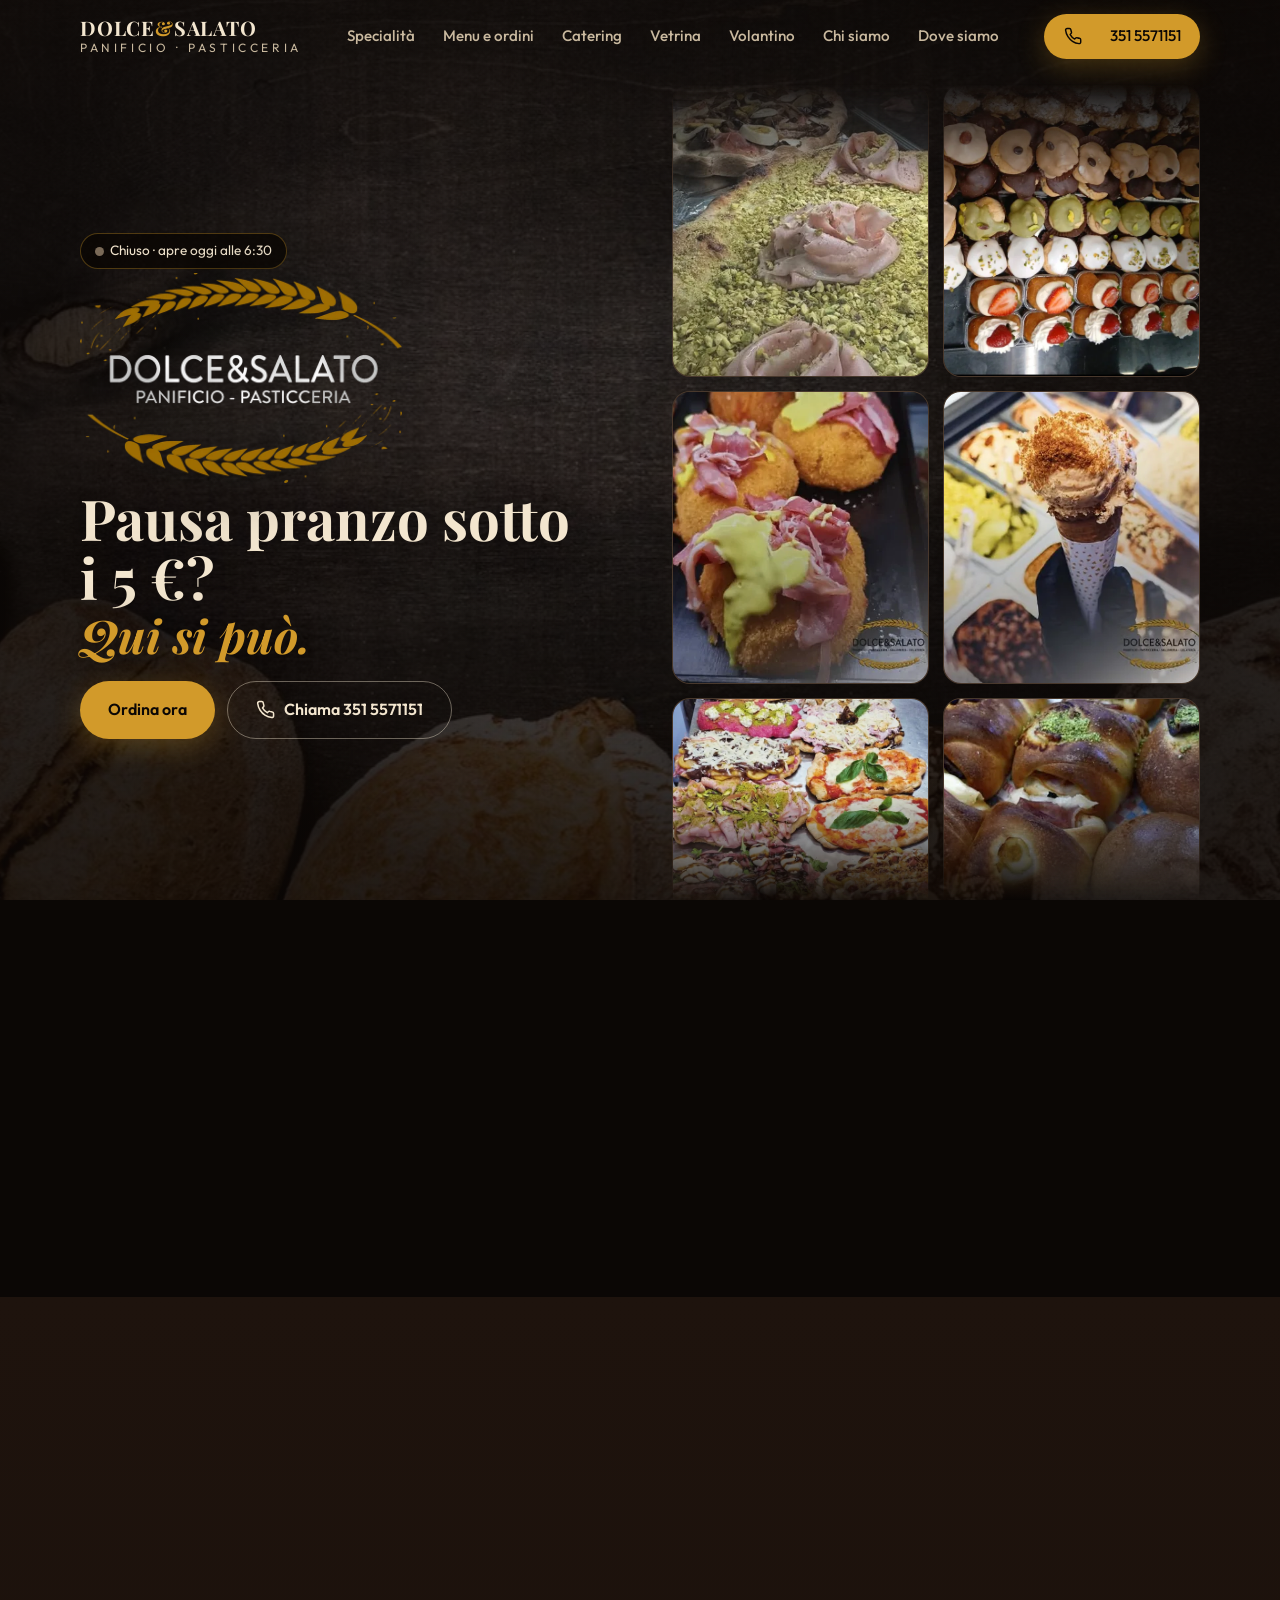
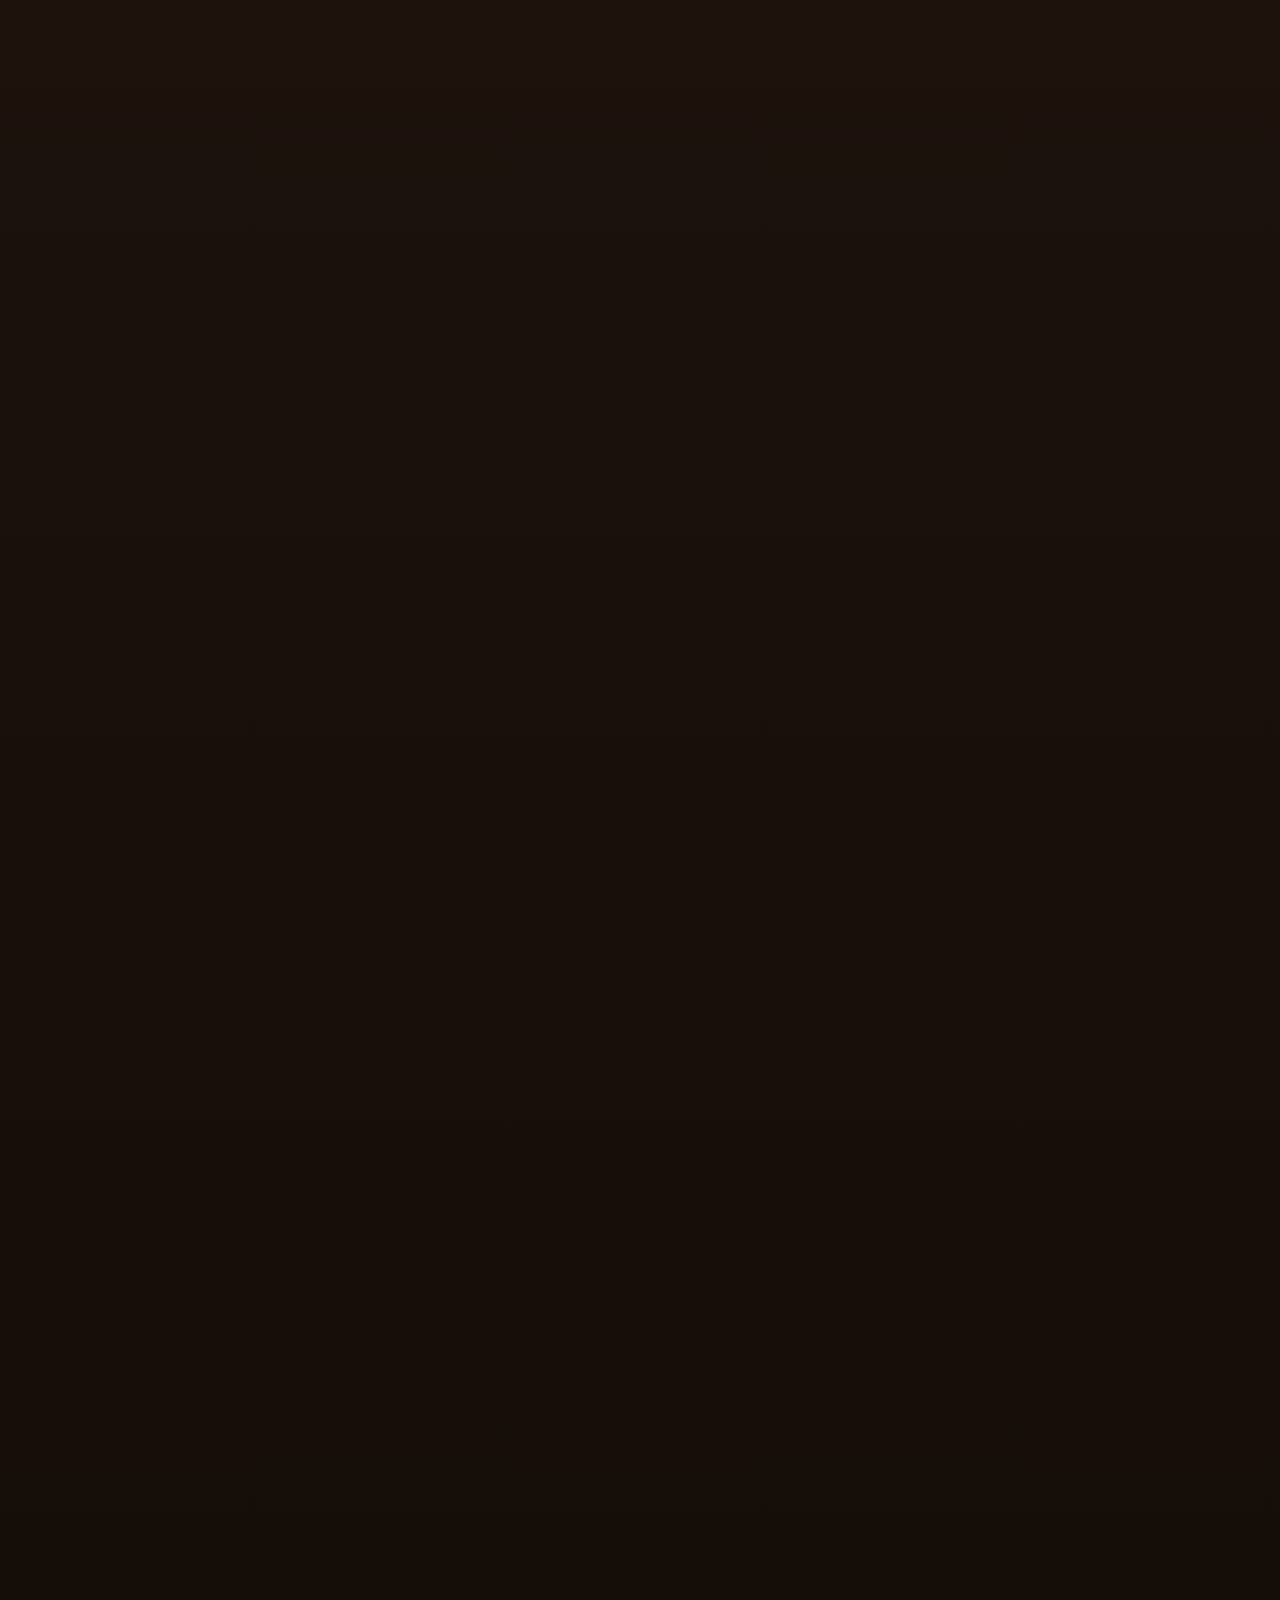
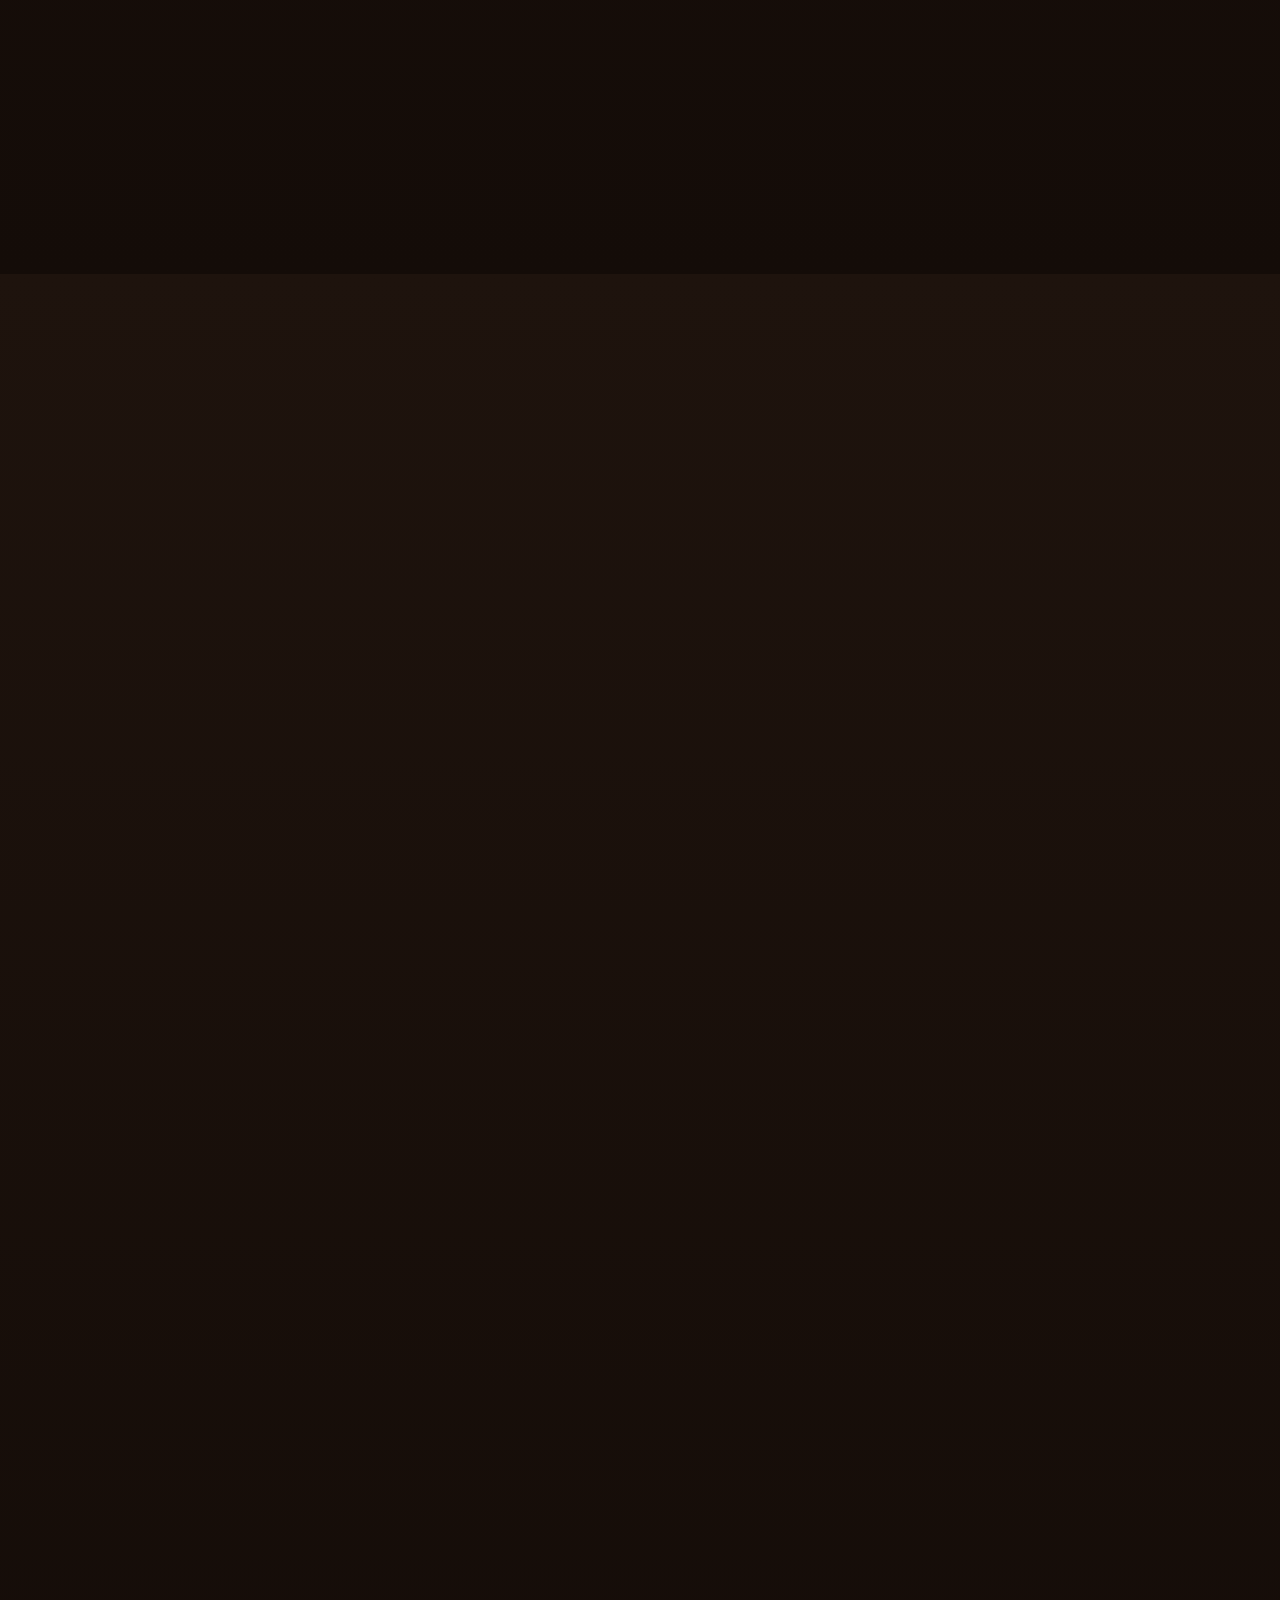
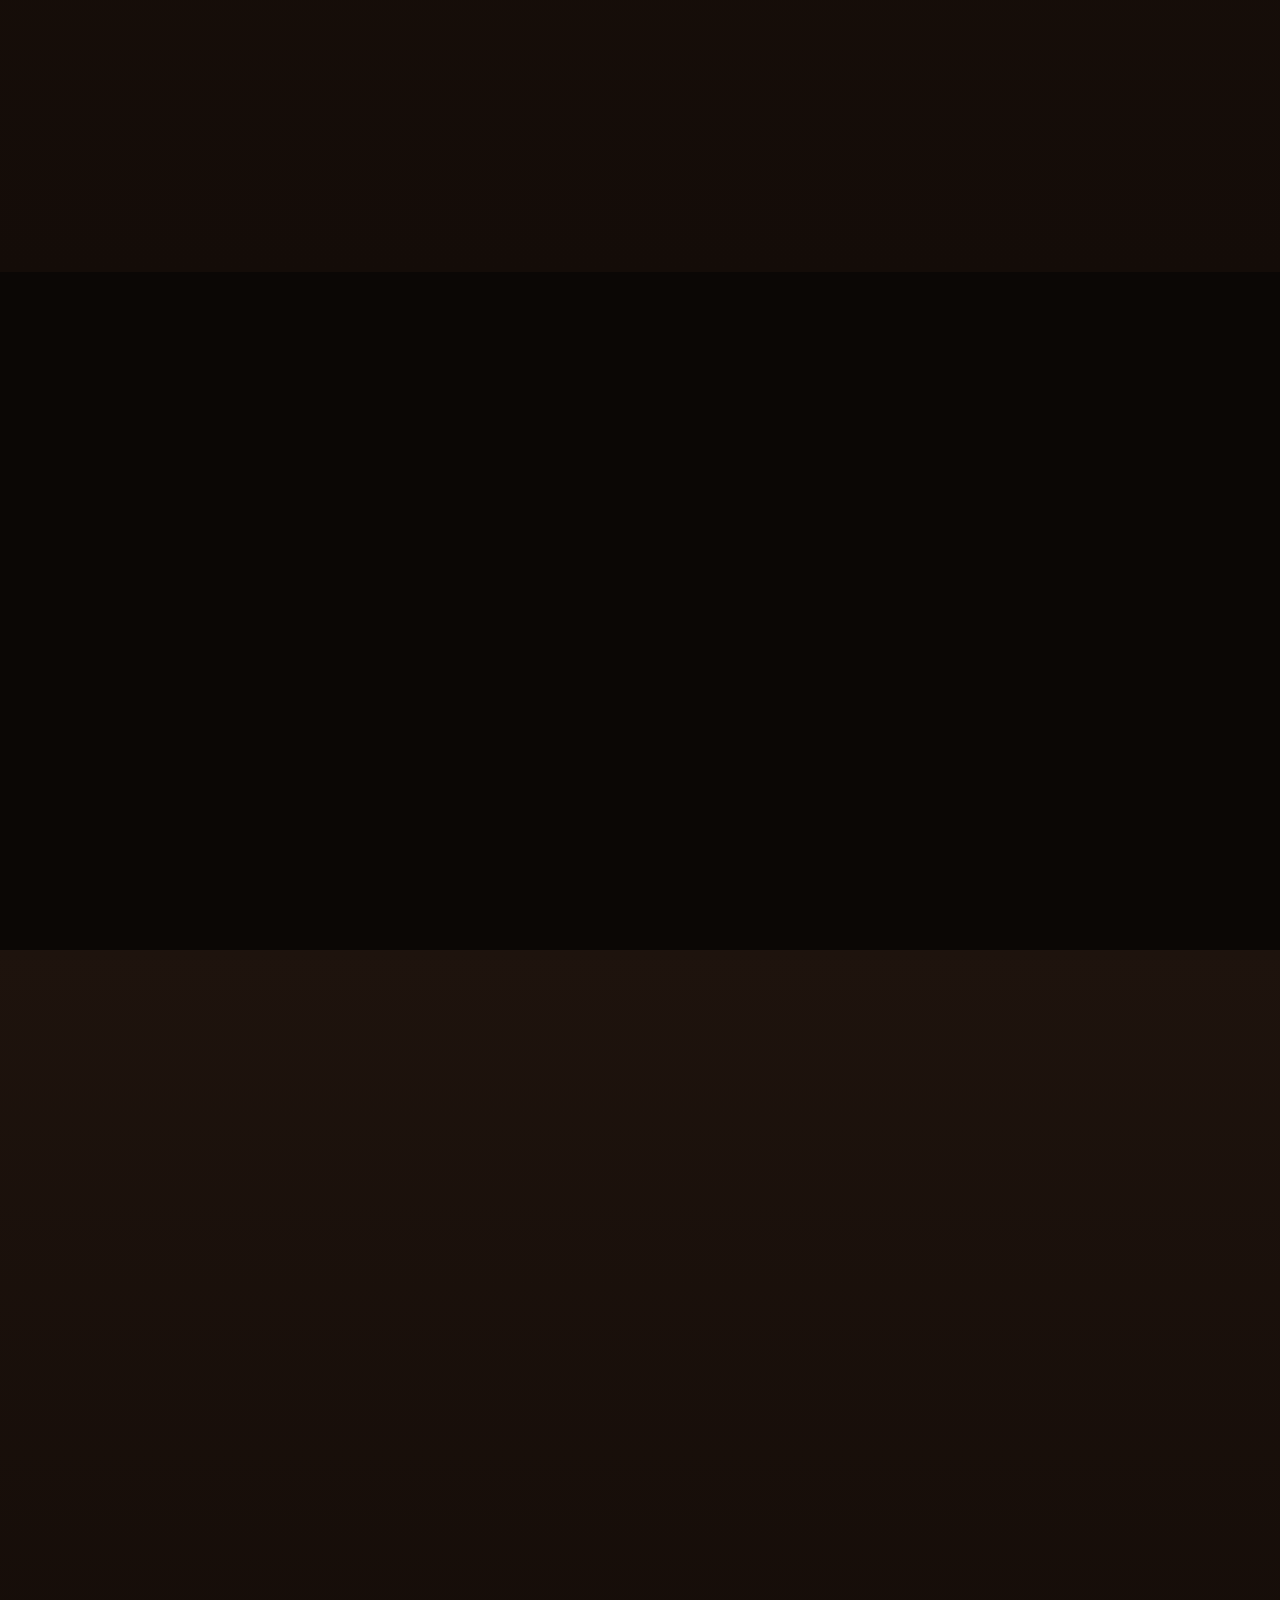
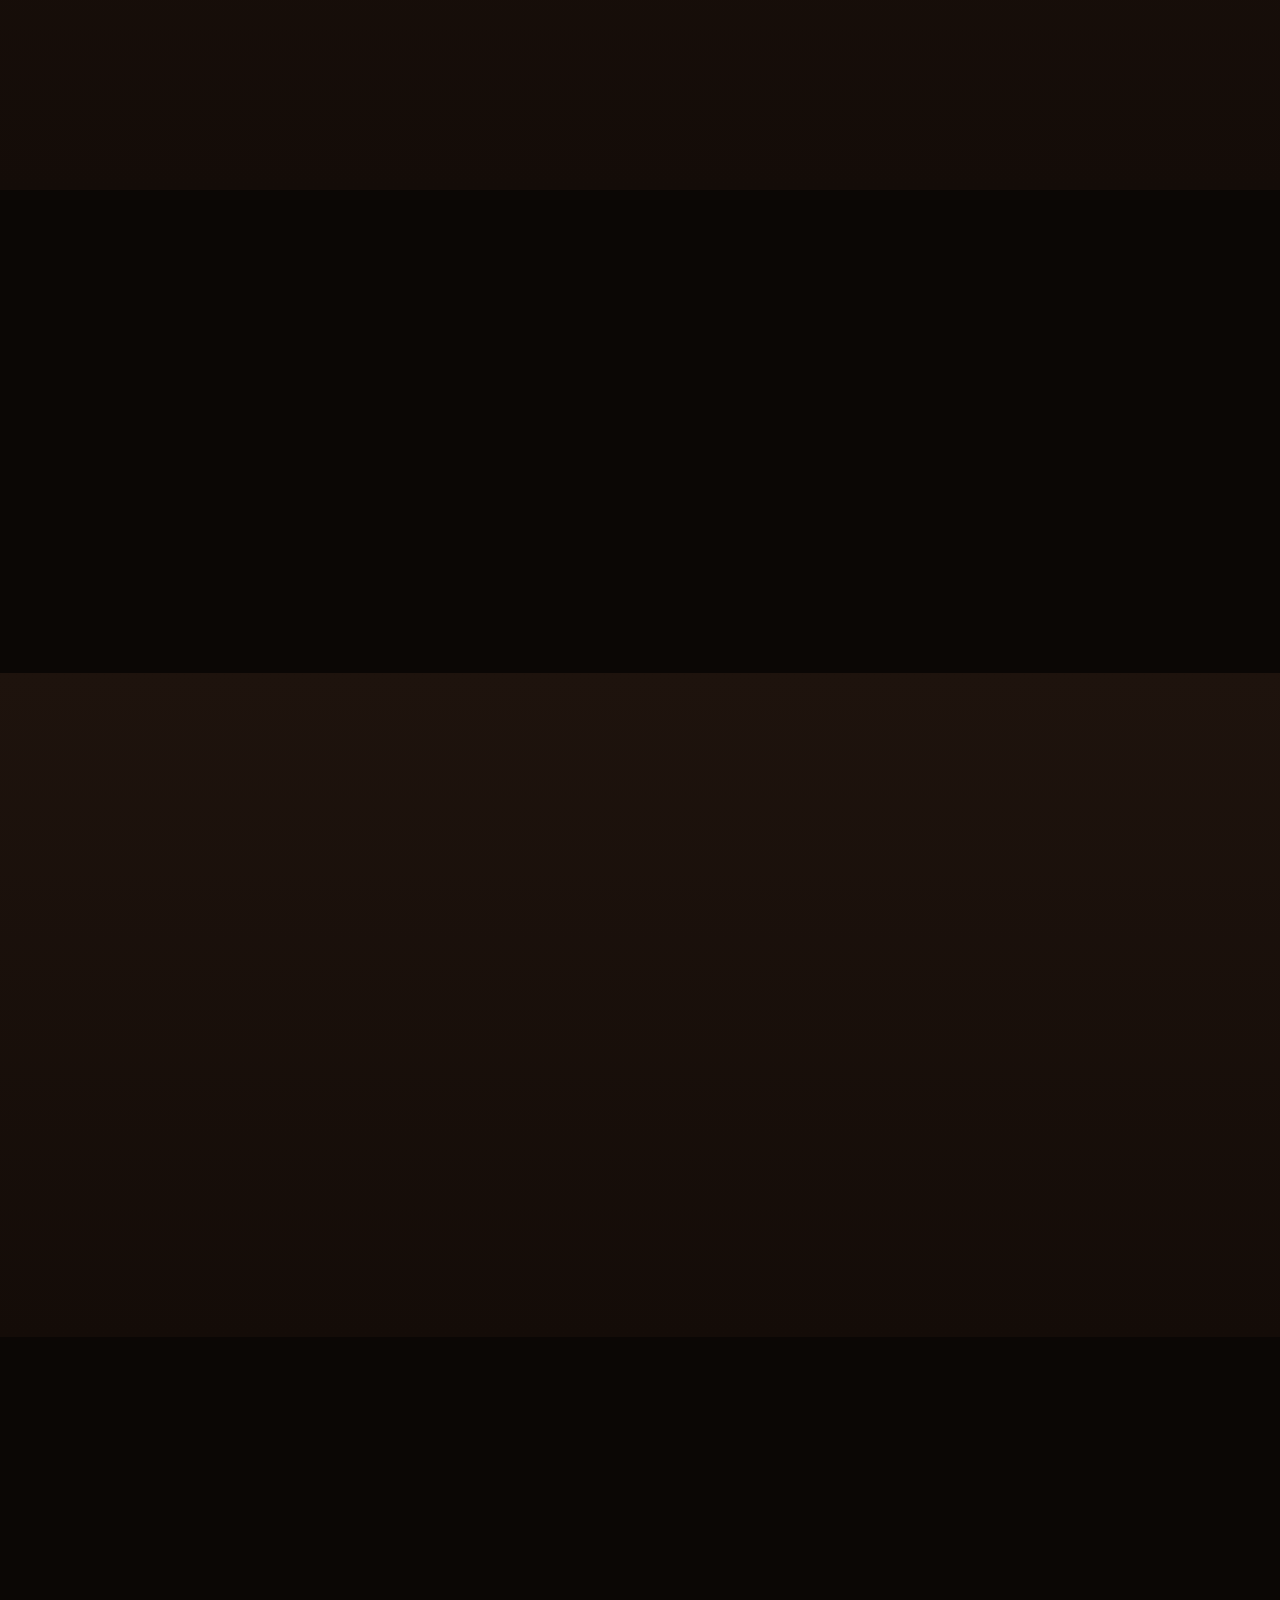
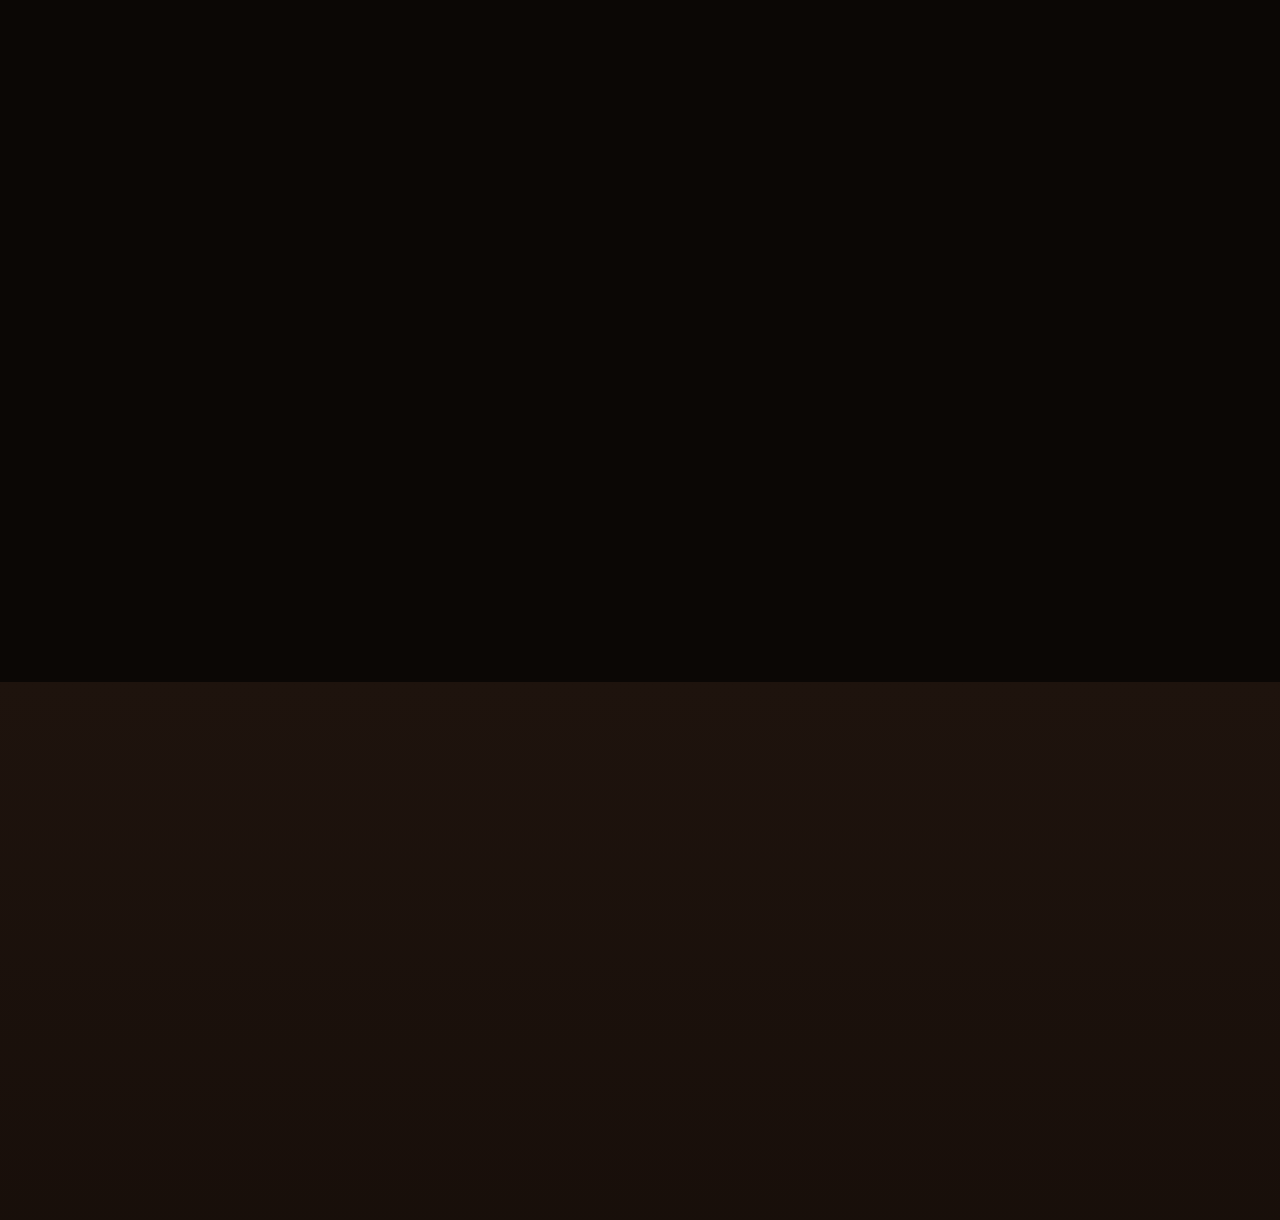
==== commit 3f903e69: "Catering: il cliente indica solo il numero di persone, niente più calcolo dei chili Co-Authored-By: " ====
--- a/index.html
+++ b/index.html
@@ -23,7 +23,7 @@
 <link rel="preload" as="font" type="font/woff2" crossorigin href="assets/fonts/playfair-display-latin-700-normal.woff2"><link rel="preload" as="font" type="font/woff2" crossorigin href="assets/fonts/outfit-latin-400-normal.woff2">
 <link rel="stylesheet" href="assets/css/style.css">
 <script src="assets/js/boot.js"></script>
-<script type="application/ld+json">{"@context": "https://schema.org", "@graph": [{"@type": "Bakery", "@id": "https://agapasqualino07-eng.github.io/PanificioDolceSalato/#bakery", "name": "Dolce&Salato Panificio Pasticceria", "alternateName": "Dolce e Salato", "description": "Panificio e pasticceria a Mascalucia: pizze rotonde, a teglia e in pala, calzoni, tavola calda, rusticheria e pasticceria mignon per eventi.", "url": "https://agapasqualino07-eng.github.io/PanificioDolceSalato/", "mainEntityOfPage": {"@id": "https://agapasqualino07-eng.github.io/PanificioDolceSalato/#webpage"}, "image": ["https://agapasqualino07-eng.github.io/PanificioDolceSalato/assets/img/og-image.jpg", "https://agapasqualino07-eng.github.io/PanificioDolceSalato/assets/img/foto/vetrina.webp", "https://agapasqualino07-eng.github.io/PanificioDolceSalato/assets/img/foto/torta-pistacchio.webp"], "logo": "https://agapasqualino07-eng.github.io/PanificioDolceSalato/assets/img/icon-512.png", "telephone": "+393515571151", "priceRange": "€", "servesCuisine": ["Pizza", "Pasticceria", "Tavola calda"], "address": {"@type": "PostalAddress", "streetAddress": "Via Tremestieri, 54", "addressLocality": "Mascalucia", "postalCode": "95030", "addressRegion": "CT", "addressCountry": "IT"}, "hasMap": "https://www.google.com/maps/search/?api=1&query=Via+Tremestieri+54+Mascalucia+CT", "areaServed": [{"@type": "City", "name": "Mascalucia"}, {"@type": "City", "name": "Tremestieri Etneo"}, {"@type": "City", "name": "San Giovanni la Punta"}, {"@type": "City", "name": "Gravina di Catania"}, {"@type": "City", "name": "Nicolosi"}], "openingHoursSpecification": [{"@type": "OpeningHoursSpecification", "dayOfWeek": ["Monday", "Tuesday", "Wednesday", "Thursday", "Friday", "Saturday"], "opens": "06:30", "closes": "21:30"}, {"@type": "OpeningHoursSpecification", "dayOfWeek": "Sunday", "opens": "06:30", "closes": "13:30"}], "contactPoint": {"@type": "ContactPoint", "telephone": "+393515571151", "contactType": "customer service", "availableLanguage": "it"}, "acceptsReservations": true, "sameAs": ["https://www.instagram.com/panificiodolcesalato_/"], "hasMenu": {"@id": "https://agapasqualino07-eng.github.io/PanificioDolceSalato/#menu-schema"}, "potentialAction": {"@type": "ReserveAction", "name": "Prenota o ordina su WhatsApp", "target": {"@type": "EntryPoint", "urlTemplate": "https://wa.me/393515571151", "inLanguage": "it", "actionPlatform": ["http://schema.org/DesktopWebPlatform", "http://schema.org/MobileWebPlatform"]}}}, {"@type": "Menu", "@id": "https://agapasqualino07-eng.github.io/PanificioDolceSalato/#menu-schema", "name": "Menu Dolce&Salato", "inLanguage": "it-IT", "url": "https://agapasqualino07-eng.github.io/PanificioDolceSalato/#menu", "hasMenuSection": [{"@type": "MenuSection", "name": "Pizze", "hasMenuItem": [{"@type": "MenuItem", "name": "Faccia di vecchia", "description": "Olio evo, sale, pepe", "offers": [{"@type": "Offer", "name": "Rotonda", "price": "4.00", "priceCurrency": "EUR"}, {"@type": "Offer", "name": "Teglia", "price": "9.00", "priceCurrency": "EUR"}]}, {"@type": "MenuItem", "name": "Pizzaiola", "description": "Doppio pomodoro, olio evo, origano", "offers": [{"@type": "Offer", "name": "Rotonda", "price": "4.50", "priceCurrency": "EUR"}, {"@type": "Offer", "name": "Teglia", "price": "9.00", "priceCurrency": "EUR"}]}, {"@type": "MenuItem", "name": "Biancaneve", "description": "Mozzarella, olio evo, origano", "offers": [{"@type": "Offer", "name": "Rotonda", "price": "4.50", "priceCurrency": "EUR"}, {"@type": "Offer", "name": "Teglia", "price": "11.00", "priceCurrency": "EUR"}]}, {"@type": "MenuItem", "name": "Margherita", "description": "Pomodoro, mozzarella, olio evo, origano", "offers": [{"@type": "Offer", "name": "Rotonda", "price": "5.00", "priceCurrency": "EUR"}, {"@type": "Offer", "name": "Teglia", "price": "11.00", "priceCurrency": "EUR"}]}, {"@type": "MenuItem", "name": "Norma", "description": "Pomodoro, melanzane fritte, ricotta salata", "offers": [{"@type": "Offer", "name": "Rotonda", "price": "5.50", "priceCurrency": "EUR"}, {"@type": "Offer", "name": "Teglia", "price": "13.00", "priceCurrency": "EUR"}]}, {"@type": "MenuItem", "name": "Patapizza", "description": "Pomodoro, mozzarella, patatine fritte, wurstel", "offers": [{"@type": "Offer", "name": "Rotonda", "price": "6.00", "priceCurrency": "EUR"}, {"@type": "Offer", "name": "Teglia", "price": "13.00", "priceCurrency": "EUR"}]}, {"@type": "MenuItem", "name": "Capricciosa", "description": "Pomodoro, mozzarella, prosciutto cotto, funghi freschi, uovo sodo", "offers": [{"@type": "Offer", "name": "Rotonda", "price": "6.00", "priceCurrency": "EUR"}, {"@type": "Offer", "name": "Teglia", "price": "13.00", "priceCurrency": "EUR"}]}, {"@type": "MenuItem", "name": "Tonnata", "description": "Pomodoro, mozzarella, tonno, cipolla, olio evo", "offers": [{"@type": "Offer", "name": "Rotonda", "price": "6.00", "priceCurrency": "EUR"}, {"@type": "Offer", "name": "Teglia", "price": "15.00", "priceCurrency": "EUR"}]}, {"@type": "MenuItem", "name": "Patate", "description": "Mozzarella, patate a fette, prosciutto cotto, grana, olio evo", "offers": [{"@type": "Offer", "name": "Rotonda", "price": "6.00", "priceCurrency": "EUR"}, {"@type": "Offer", "name": "Teglia", "price": "14.00", "priceCurrency": "EUR"}]}, {"@type": "MenuItem", "name": "Vegetariana", "description": "Mozzarella, pomodoro, verdure grigliate di stagione, funghi freschi", "offers": [{"@type": "Offer", "name": "Rotonda", "price": "6.00", "priceCurrency": "EUR"}, {"@type": "Offer", "name": "Teglia", "price": "13.00", "priceCurrency": "EUR"}]}, {"@type": "MenuItem", "name": "Parmigiana", "description": "Pomodoro, mozzarella, melanzane fritte, prosciutto cotto, uovo sodo, olio evo", "offers": [{"@type": "Offer", "name": "Rotonda", "price": "6.50", "priceCurrency": "EUR"}, {"@type": "Offer", "name": "Teglia", "price": "16.00", "priceCurrency": "EUR"}]}, {"@type": "MenuItem", "name": "Diavola", "description": "Pomodoro, mozzarella, salame piccante, olive, cipolla", "offers": [{"@type": "Offer", "name": "Rotonda", "price": "6.50", "priceCurrency": "EUR"}, {"@type": "Offer", "name": "Teglia", "price": "15.00", "priceCurrency": "EUR"}]}, {"@type": "MenuItem", "name": "Rucola", "description": "Pomodoro, mozzarella, prosciutto crudo, rucola, grana, olio evo", "offers": [{"@type": "Offer", "name": "Rotonda", "price": "6.50", "priceCurrency": "EUR"}, {"@type": "Offer", "name": "Teglia", "price": "15.00", "priceCurrency": "EUR"}]}, {"@type": "MenuItem", "name": "Rustica", "description": "Pomodoro, mozzarella, prosciutto cotto, olive, cipolla, olio evo", "offers": [{"@type": "Offer", "name": "Rotonda", "price": "6.50", "priceCurrency": "EUR"}, {"@type": "Offer", "name": "Teglia", "price": "15.00", "priceCurrency": "EUR"}]}, {"@type": "MenuItem", "name": "Friarielli", "description": "Mozzarella, pomodoro, friarielli, salsiccia, scaglie di grana, olio evo", "offers": [{"@type": "Offer", "name": "Rotonda", "price": "6.50", "priceCurrency": "EUR"}, {"@type": "Offer", "name": "Teglia", "price": "18.00", "priceCurrency": "EUR"}]}, {"@type": "MenuItem", "name": "Pistacchio", "description": "Mozzarella, pesto di pistacchio, crudo o mortadella, farina di pistacchio", "offers": [{"@type": "Offer", "name": "Rotonda", "price": "6.50", "priceCurrency": "EUR"}, {"@type": "Offer", "name": "Teglia", "price": "18.00", "priceCurrency": "EUR"}]}, {"@type": "MenuItem", "name": "Porcina", "description": "Mozzarella, porcini, salsiccia, scaglie di grana, olio evo", "offers": [{"@type": "Offer", "name": "Rotonda", "price": "6.50", "priceCurrency": "EUR"}, {"@type": "Offer", "name": "Teglia", "price": "18.00", "priceCurrency": "EUR"}]}, {"@type": "MenuItem", "name": "Noci e pancetta", "description": "Mozzarella, ciliegino, pancetta coppata, noci, scaglie di grana", "offers": [{"@type": "Offer", "name": "Rotonda", "price": "6.50", "priceCurrency": "EUR"}, {"@type": "Offer", "name": "Teglia", "price": "18.00", "priceCurrency": "EUR"}]}, {"@type": "MenuItem", "name": "Salmone", "description": "Mozzarella, salmone affumicato, panna, rucola, scaglie di grana, olio evo", "offers": [{"@type": "Offer", "name": "Rotonda", "price": "7.00", "priceCurrency": "EUR"}, {"@type": "Offer", "name": "Teglia", "price": "19.00", "priceCurrency": "EUR"}]}, {"@type": "MenuItem", "name": "Chips", "description": "Mozzarella, chips di patate fritte, pancetta, granella di nocciole, miele colato", "offers": [{"@type": "Offer", "name": "Rotonda", "price": "7.00", "priceCurrency": "EUR"}, {"@type": "Offer", "name": "Teglia", "price": "19.00", "priceCurrency": "EUR"}]}]}, {"@type": "MenuSection", "name": "Calzoni", "hasMenuItem": [{"@type": "MenuItem", "name": "Calzone Verde", "description": "Mozzarella, spinaci, prosciutto cotto, olive nere", "offers": {"@type": "Offer", "price": "6.50", "priceCurrency": "EUR"}}, {"@type": "MenuItem", "name": "Calzone Siciliano", "description": "Tuma, acciughe, olive nere, cipolla", "offers": {"@type": "Offer", "price": "7.00", "priceCurrency": "EUR"}}, {"@type": "MenuItem", "name": "Calzone alla Diavola", "description": "Tuma, salame piccante, cipolla, olive nere", "offers": {"@type": "Offer", "price": "7.00", "priceCurrency": "EUR"}}, {"@type": "MenuItem", "name": "Calzone Porcino", "description": "Mozzarella, porcini, prosciutto cotto, olive nere", "offers": {"@type": "Offer", "price": "7.50", "priceCurrency": "EUR"}}]}, {"@type": "MenuSection", "name": "Schiacciate (al kg)", "hasMenuItem": [{"@type": "MenuItem", "name": "Schiacciate", "offers": {"@type": "Offer", "priceCurrency": "EUR", "priceSpecification": {"@type": "UnitPriceSpecification", "priceCurrency": "EUR", "unitCode": "KGM", "price": "14.00"}}}, {"@type": "MenuItem", "name": "Schiacciate al pistacchio", "offers": {"@type": "Offer", "priceCurrency": "EUR", "priceSpecification": {"@type": "UnitPriceSpecification", "priceCurrency": "EUR", "unitCode": "KGM", "price": "16.00"}}}]}, {"@type": "MenuSection", "name": "Pizza in pala e pane condito", "hasMenuItem": [{"@type": "MenuItem", "name": "Pizza in pala", "offers": {"@type": "Offer", "priceCurrency": "EUR", "priceSpecification": {"@type": "PriceSpecification", "minPrice": "8.00", "priceCurrency": "EUR"}}}, {"@type": "MenuItem", "name": "Pane condito", "offers": {"@type": "Offer", "priceCurrency": "EUR", "priceSpecification": {"@type": "PriceSpecification", "minPrice": "8.00", "priceCurrency": "EUR"}}}]}, {"@type": "MenuSection", "name": "Tavola calda (pezzi medi)", "hasMenuItem": [{"@type": "MenuItem", "name": "Cartocciate (semplici, wurstel e patatine, melanzane, uovo, spinaci)", "offers": {"@type": "Offer", "priceCurrency": "EUR", "priceSpecification": {"@type": "UnitPriceSpecification", "price": "0.80", "priceCurrency": "EUR", "unitText": "pezzo"}}}, {"@type": "MenuItem", "name": "Pizzette", "offers": {"@type": "Offer", "priceCurrency": "EUR", "priceSpecification": {"@type": "UnitPriceSpecification", "price": "0.80", "priceCurrency": "EUR", "unitText": "pezzo"}}}, {"@type": "MenuItem", "name": "Bombe al forno classiche", "offers": {"@type": "Offer", "priceCurrency": "EUR", "priceSpecification": {"@type": "UnitPriceSpecification", "price": "0.80", "priceCurrency": "EUR", "unitText": "pezzo"}}}, {"@type": "MenuItem", "name": "Cipollina", "offers": {"@type": "Offer", "priceCurrency": "EUR", "priceSpecification": {"@type": "UnitPriceSpecification", "price": "0.90", "priceCurrency": "EUR", "unitText": "pezzo"}}}, {"@type": "MenuItem", "name": "Patè", "offers": {"@type": "Offer", "priceCurrency": "EUR", "priceSpecification": {"@type": "UnitPriceSpecification", "price": "0.90", "priceCurrency": "EUR", "unitText": "pezzo"}}}, {"@type": "MenuItem", "name": "Arancini burro e ragù", "offers": {"@type": "Offer", "priceCurrency": "EUR", "priceSpecification": {"@type": "UnitPriceSpecification", "price": "0.90", "priceCurrency": "EUR", "unitText": "pezzo"}}}, {"@type": "MenuItem", "name": "Cartocciate (pistacchio, porcini, friarielli)", "offers": {"@type": "Offer", "priceCurrency": "EUR", "priceSpecification": {"@type": "UnitPriceSpecification", "price": "0.90", "priceCurrency": "EUR", "unitText": "pezzo"}}}, {"@type": "MenuItem", "name": "Arancini al pistacchio", "offers": {"@type": "Offer", "priceCurrency": "EUR", "priceSpecification": {"@type": "UnitPriceSpecification", "price": "1.00", "priceCurrency": "EUR", "unitText": "pezzo"}}}, {"@type": "MenuItem", "name": "Cartocciate al salmone e philadelphia", "offers": {"@type": "Offer", "priceCurrency": "EUR", "priceSpecification": {"@type": "UnitPriceSpecification", "price": "1.00", "priceCurrency": "EUR", "unitText": "pezzo"}}}, {"@type": "MenuItem", "name": "Bombe fritte vari gusti", "offers": {"@type": "Offer", "priceCurrency": "EUR", "priceSpecification": {"@type": "UnitPriceSpecification", "price": "1.00", "priceCurrency": "EUR", "unitText": "pezzo"}}}]}, {"@type": "MenuSection", "name": "Rusticheria mignon (prezzo al kg)", "hasMenuItem": [{"@type": "MenuItem", "name": "Focacce a mini porzioni, vari tipi", "offers": {"@type": "Offer", "priceCurrency": "EUR", "priceSpecification": {"@type": "UnitPriceSpecification", "priceCurrency": "EUR", "unitCode": "KGM", "minPrice": "12.00"}}}, {"@type": "MenuItem", "name": "Mini hot dog (wurstel, patatine, tomato e maionese)", "offers": {"@type": "Offer", "priceCurrency": "EUR", "priceSpecification": {"@type": "UnitPriceSpecification", "priceCurrency": "EUR", "unitCode": "KGM", "price": "12.00"}}}, {"@type": "MenuItem", "name": "Pizza secca, vari tipi", "offers": {"@type": "Offer", "priceCurrency": "EUR", "priceSpecification": {"@type": "UnitPriceSpecification", "priceCurrency": "EUR", "unitCode": "KGM", "price": "12.00"}}}, {"@type": "MenuItem", "name": "Rustici classici, vari tipi", "offers": {"@type": "Offer", "priceCurrency": "EUR", "priceSpecification": {"@type": "UnitPriceSpecification", "priceCurrency": "EUR", "unitCode": "KGM", "price": "12.00"}}}, {"@type": "MenuItem", "name": "Arancinetti burro o ragù", "offers": {"@type": "Offer", "priceCurrency": "EUR", "priceSpecification": {"@type": "UnitPriceSpecification", "priceCurrency": "EUR", "unitCode": "KGM", "price": "14.00"}}}, {"@type": "MenuItem", "name": "Mini hamburger (polpettine di carne, maionese, insalata e pomodoro a fette)", "offers": {"@type": "Offer", "priceCurrency": "EUR", "priceSpecification": {"@type": "UnitPriceSpecification", "priceCurrency": "EUR", "unitCode": "KGM", "price": "16.00"}}}, {"@type": "MenuItem", "name": "Rustici di sfoglia, vari tipi", "offers": {"@type": "Offer", "priceCurrency": "EUR", "priceSpecification": {"@type": "UnitPriceSpecification", "priceCurrency": "EUR", "unitCode": "KGM", "price": "16.00"}}}, {"@type": "MenuItem", "name": "Mini burger con cotoletta e patatine", "offers": {"@type": "Offer", "priceCurrency": "EUR", "priceSpecification": {"@type": "UnitPriceSpecification", "priceCurrency": "EUR", "unitCode": "KGM", "price": "16.00"}}}, {"@type": "MenuItem", "name": "Mini cornetti salati con crudo, philadelphia e rucola", "offers": {"@type": "Offer", "priceCurrency": "EUR", "priceSpecification": {"@type": "UnitPriceSpecification", "priceCurrency": "EUR", "unitCode": "KGM", "price": "16.00"}}}, {"@type": "MenuItem", "name": "Arancinetti al pistacchio", "offers": {"@type": "Offer", "priceCurrency": "EUR", "priceSpecification": {"@type": "UnitPriceSpecification", "priceCurrency": "EUR", "unitCode": "KGM", "price": "18.00"}}}, {"@type": "MenuItem", "name": "Mini cornetti salati con salmone, philadelphia e rucola", "offers": {"@type": "Offer", "priceCurrency": "EUR", "priceSpecification": {"@type": "UnitPriceSpecification", "priceCurrency": "EUR", "unitCode": "KGM", "price": "18.00"}}}, {"@type": "MenuItem", "name": "Mini mafaldine con pesto di pistacchio, mortadella e polvere di pistacchio", "offers": {"@type": "Offer", "priceCurrency": "EUR", "priceSpecification": {"@type": "UnitPriceSpecification", "priceCurrency": "EUR", "unitCode": "KGM", "price": "18.00"}}}]}, {"@type": "MenuSection", "name": "Pane e stuzzicheria", "hasMenuItem": [{"@type": "MenuItem", "name": "Pane", "offers": {"@type": "Offer", "priceCurrency": "EUR", "priceSpecification": {"@type": "UnitPriceSpecification", "priceCurrency": "EUR", "unitCode": "KGM", "minPrice": "4.00"}}}]}, {"@type": "MenuSection", "name": "Pasticceria (prezzo al kg)", "hasMenuItem": [{"@type": "MenuItem", "name": "Pasticceria mignon di nostra produzione", "offers": {"@type": "Offer", "priceCurrency": "EUR", "priceSpecification": {"@type": "UnitPriceSpecification", "priceCurrency": "EUR", "unitCode": "KGM", "price": "14.00"}}}, {"@type": "MenuItem", "name": "Torte classiche", "offers": {"@type": "Offer", "priceCurrency": "EUR", "priceSpecification": {"@type": "UnitPriceSpecification", "priceCurrency": "EUR", "unitCode": "KGM", "minPrice": "15.00"}}}, {"@type": "MenuItem", "name": "Semifreddi", "offers": {"@type": "Offer", "priceCurrency": "EUR", "priceSpecification": {"@type": "UnitPriceSpecification", "priceCurrency": "EUR", "unitCode": "KGM", "minPrice": "18.00"}}}]}]}, {"@type": "WebSite", "@id": "https://agapasqualino07-eng.github.io/PanificioDolceSalato/#website", "url": "https://agapasqualino07-eng.github.io/PanificioDolceSalato/", "name": "Dolce&Salato Panificio Pasticceria", "inLanguage": "it-IT", "publisher": {"@id": "https://agapasqualino07-eng.github.io/PanificioDolceSalato/#bakery"}}, {"@type": "WebPage", "@id": "https://agapasqualino07-eng.github.io/PanificioDolceSalato/#webpage", "dateModified": "2026-10-15", "url": "https://agapasqualino07-eng.github.io/PanificioDolceSalato/", "name": "Panificio e pasticceria a Mascalucia | Dolce&Salato", "isPartOf": {"@id": "https://agapasqualino07-eng.github.io/PanificioDolceSalato/#website"}, "about": {"@id": "https://agapasqualino07-eng.github.io/PanificioDolceSalato/#bakery"}, "inLanguage": "it-IT", "primaryImageOfPage": {"@type": "ImageObject", "url": "https://agapasqualino07-eng.github.io/PanificioDolceSalato/assets/img/og-image.jpg", "width": 1200, "height": 630}}, {"@type": "FAQPage", "@id": "https://agapasqualino07-eng.github.io/PanificioDolceSalato/#faq", "isPartOf": {"@id": "https://agapasqualino07-eng.github.io/PanificioDolceSalato/#webpage"}, "mainEntity": [{"@type": "Question", "name": "Dove si trova Dolce&Salato?", "acceptedAnswer": {"@type": "Answer", "text": "In Via Tremestieri, 54, 95030 Mascalucia (CT). L'ordine si ritira al banco."}}, {"@type": "Question", "name": "Quali sono gli orari di apertura?", "acceptedAnswer": {"@type": "Answer", "text": "Dal lunedì al sabato dalle 6:30 alle 21:30, senza pausa. La domenica dalle 6:30 alle 13:30."}}, {"@type": "Question", "name": "Posso ordinare per una festa?", "acceptedAnswer": {"@type": "Answer", "text": "Sì. Compleanni, lauree, buffet e aperitivi con rustici e pasticceria mignon. Calcola i chili nella sezione Feste, poi chiama o scrivi su WhatsApp al 351 5571151."}}, {"@type": "Question", "name": "Quanto costano i rustici e i dolci mignon?", "acceptedAnswer": {"@type": "Answer", "text": "I rustici mignon partono da € 12,00 al kg (focacce, mini hot dog, pizza secca, rustici classici). Gli arancinetti burro o ragù costano € 14. Mini hamburger, rustici di sfoglia, mini burger e mini cornetti con crudo costano € 16. Arancinetti al pistacchio, mini cornetti al salmone e mini mafaldine costano € 18. La pasticceria mignon di nostra produzione costa € 14,00 al kg, le torte classiche partono da € 15,00 al kg e i semifreddi da € 18,00 al kg."}}, {"@type": "Question", "name": "Fate pizze con farine speciali?", "acceptedAnswer": {"@type": "Answer", "text": "Sì: integrale, kamut, 9 cereali, grano saraceno, timilia, segale e azzimo. Prenota 24 ore prima su WhatsApp o per telefono."}}, {"@type": "Question", "name": "La bibita è compresa con la pizza?", "acceptedAnswer": {"@type": "Answer", "text": "Con la pizza rotonda è inclusa una lattina da 15 cl, con la teglia una bibita Tomarchio in bottiglia, con la mezza teglia una lattina da 33 cl. Una margherita rotonda con lattina costa € 5,00."}}, {"@type": "Question", "name": "Vendete il pane?", "acceptedAnswer": {"@type": "Answer", "text": "Sì, il pane parte da € 4,00 al kg. C'è anche la stuzzicheria: chiedi i gusti e il prezzo al banco o su WhatsApp."}}, {"@type": "Question", "name": "Avete granite e gelati?", "acceptedAnswer": {"@type": "Answer", "text": "Sì, in estate. Granite e gelati sono di nostra produzione."}}, {"@type": "Question", "name": "Cos'è la pizza in pala e il pane condito?", "acceptedAnswer": {"@type": "Answer", "text": "La pizza in pala è una rotonda fatta in pala, oppure composta come vuoi tu. Parte da € 8,00. Il pane condito lo scegli tu, sempre da € 8,00. Scrivi cosa vuoi nelle note dell'ordine."}}]}]}</script>
+<script type="application/ld+json">{"@context": "https://schema.org", "@graph": [{"@type": "Bakery", "@id": "https://agapasqualino07-eng.github.io/PanificioDolceSalato/#bakery", "name": "Dolce&Salato Panificio Pasticceria", "alternateName": "Dolce e Salato", "description": "Panificio e pasticceria a Mascalucia: pizze rotonde, a teglia e in pala, calzoni, tavola calda, rusticheria e pasticceria mignon per eventi.", "url": "https://agapasqualino07-eng.github.io/PanificioDolceSalato/", "mainEntityOfPage": {"@id": "https://agapasqualino07-eng.github.io/PanificioDolceSalato/#webpage"}, "image": ["https://agapasqualino07-eng.github.io/PanificioDolceSalato/assets/img/og-image.jpg", "https://agapasqualino07-eng.github.io/PanificioDolceSalato/assets/img/foto/vetrina.webp", "https://agapasqualino07-eng.github.io/PanificioDolceSalato/assets/img/foto/torta-pistacchio.webp"], "logo": "https://agapasqualino07-eng.github.io/PanificioDolceSalato/assets/img/icon-512.png", "telephone": "+393515571151", "priceRange": "€", "servesCuisine": ["Pizza", "Pasticceria", "Tavola calda"], "address": {"@type": "PostalAddress", "streetAddress": "Via Tremestieri, 54", "addressLocality": "Mascalucia", "postalCode": "95030", "addressRegion": "CT", "addressCountry": "IT"}, "hasMap": "https://www.google.com/maps/search/?api=1&query=Via+Tremestieri+54+Mascalucia+CT", "areaServed": [{"@type": "City", "name": "Mascalucia"}, {"@type": "City", "name": "Tremestieri Etneo"}, {"@type": "City", "name": "San Giovanni la Punta"}, {"@type": "City", "name": "Gravina di Catania"}, {"@type": "City", "name": "Nicolosi"}], "openingHoursSpecification": [{"@type": "OpeningHoursSpecification", "dayOfWeek": ["Monday", "Tuesday", "Wednesday", "Thursday", "Friday", "Saturday"], "opens": "06:30", "closes": "21:30"}, {"@type": "OpeningHoursSpecification", "dayOfWeek": "Sunday", "opens": "06:30", "closes": "13:30"}], "contactPoint": {"@type": "ContactPoint", "telephone": "+393515571151", "contactType": "customer service", "availableLanguage": "it"}, "acceptsReservations": true, "sameAs": ["https://www.instagram.com/panificiodolcesalato_/"], "hasMenu": {"@id": "https://agapasqualino07-eng.github.io/PanificioDolceSalato/#menu-schema"}, "potentialAction": {"@type": "ReserveAction", "name": "Prenota o ordina su WhatsApp", "target": {"@type": "EntryPoint", "urlTemplate": "https://wa.me/393515571151", "inLanguage": "it", "actionPlatform": ["http://schema.org/DesktopWebPlatform", "http://schema.org/MobileWebPlatform"]}}}, {"@type": "Menu", "@id": "https://agapasqualino07-eng.github.io/PanificioDolceSalato/#menu-schema", "name": "Menu Dolce&Salato", "inLanguage": "it-IT", "url": "https://agapasqualino07-eng.github.io/PanificioDolceSalato/#menu", "hasMenuSection": [{"@type": "MenuSection", "name": "Pizze", "hasMenuItem": [{"@type": "MenuItem", "name": "Faccia di vecchia", "description": "Olio evo, sale, pepe", "offers": [{"@type": "Offer", "name": "Rotonda", "price": "4.00", "priceCurrency": "EUR"}, {"@type": "Offer", "name": "Teglia", "price": "9.00", "priceCurrency": "EUR"}]}, {"@type": "MenuItem", "name": "Pizzaiola", "description": "Doppio pomodoro, olio evo, origano", "offers": [{"@type": "Offer", "name": "Rotonda", "price": "4.50", "priceCurrency": "EUR"}, {"@type": "Offer", "name": "Teglia", "price": "9.00", "priceCurrency": "EUR"}]}, {"@type": "MenuItem", "name": "Biancaneve", "description": "Mozzarella, olio evo, origano", "offers": [{"@type": "Offer", "name": "Rotonda", "price": "4.50", "priceCurrency": "EUR"}, {"@type": "Offer", "name": "Teglia", "price": "11.00", "priceCurrency": "EUR"}]}, {"@type": "MenuItem", "name": "Margherita", "description": "Pomodoro, mozzarella, olio evo, origano", "offers": [{"@type": "Offer", "name": "Rotonda", "price": "5.00", "priceCurrency": "EUR"}, {"@type": "Offer", "name": "Teglia", "price": "11.00", "priceCurrency": "EUR"}]}, {"@type": "MenuItem", "name": "Norma", "description": "Pomodoro, melanzane fritte, ricotta salata", "offers": [{"@type": "Offer", "name": "Rotonda", "price": "5.50", "priceCurrency": "EUR"}, {"@type": "Offer", "name": "Teglia", "price": "13.00", "priceCurrency": "EUR"}]}, {"@type": "MenuItem", "name": "Patapizza", "description": "Pomodoro, mozzarella, patatine fritte, wurstel", "offers": [{"@type": "Offer", "name": "Rotonda", "price": "6.00", "priceCurrency": "EUR"}, {"@type": "Offer", "name": "Teglia", "price": "13.00", "priceCurrency": "EUR"}]}, {"@type": "MenuItem", "name": "Capricciosa", "description": "Pomodoro, mozzarella, prosciutto cotto, funghi freschi, uovo sodo", "offers": [{"@type": "Offer", "name": "Rotonda", "price": "6.00", "priceCurrency": "EUR"}, {"@type": "Offer", "name": "Teglia", "price": "13.00", "priceCurrency": "EUR"}]}, {"@type": "MenuItem", "name": "Tonnata", "description": "Pomodoro, mozzarella, tonno, cipolla, olio evo", "offers": [{"@type": "Offer", "name": "Rotonda", "price": "6.00", "priceCurrency": "EUR"}, {"@type": "Offer", "name": "Teglia", "price": "15.00", "priceCurrency": "EUR"}]}, {"@type": "MenuItem", "name": "Patate", "description": "Mozzarella, patate a fette, prosciutto cotto, grana, olio evo", "offers": [{"@type": "Offer", "name": "Rotonda", "price": "6.00", "priceCurrency": "EUR"}, {"@type": "Offer", "name": "Teglia", "price": "14.00", "priceCurrency": "EUR"}]}, {"@type": "MenuItem", "name": "Vegetariana", "description": "Mozzarella, pomodoro, verdure grigliate di stagione, funghi freschi", "offers": [{"@type": "Offer", "name": "Rotonda", "price": "6.00", "priceCurrency": "EUR"}, {"@type": "Offer", "name": "Teglia", "price": "13.00", "priceCurrency": "EUR"}]}, {"@type": "MenuItem", "name": "Parmigiana", "description": "Pomodoro, mozzarella, melanzane fritte, prosciutto cotto, uovo sodo, olio evo", "offers": [{"@type": "Offer", "name": "Rotonda", "price": "6.50", "priceCurrency": "EUR"}, {"@type": "Offer", "name": "Teglia", "price": "16.00", "priceCurrency": "EUR"}]}, {"@type": "MenuItem", "name": "Diavola", "description": "Pomodoro, mozzarella, salame piccante, olive, cipolla", "offers": [{"@type": "Offer", "name": "Rotonda", "price": "6.50", "priceCurrency": "EUR"}, {"@type": "Offer", "name": "Teglia", "price": "15.00", "priceCurrency": "EUR"}]}, {"@type": "MenuItem", "name": "Rucola", "description": "Pomodoro, mozzarella, prosciutto crudo, rucola, grana, olio evo", "offers": [{"@type": "Offer", "name": "Rotonda", "price": "6.50", "priceCurrency": "EUR"}, {"@type": "Offer", "name": "Teglia", "price": "15.00", "priceCurrency": "EUR"}]}, {"@type": "MenuItem", "name": "Rustica", "description": "Pomodoro, mozzarella, prosciutto cotto, olive, cipolla, olio evo", "offers": [{"@type": "Offer", "name": "Rotonda", "price": "6.50", "priceCurrency": "EUR"}, {"@type": "Offer", "name": "Teglia", "price": "15.00", "priceCurrency": "EUR"}]}, {"@type": "MenuItem", "name": "Friarielli", "description": "Mozzarella, pomodoro, friarielli, salsiccia, scaglie di grana, olio evo", "offers": [{"@type": "Offer", "name": "Rotonda", "price": "6.50", "priceCurrency": "EUR"}, {"@type": "Offer", "name": "Teglia", "price": "18.00", "priceCurrency": "EUR"}]}, {"@type": "MenuItem", "name": "Pistacchio", "description": "Mozzarella, pesto di pistacchio, crudo o mortadella, farina di pistacchio", "offers": [{"@type": "Offer", "name": "Rotonda", "price": "6.50", "priceCurrency": "EUR"}, {"@type": "Offer", "name": "Teglia", "price": "18.00", "priceCurrency": "EUR"}]}, {"@type": "MenuItem", "name": "Porcina", "description": "Mozzarella, porcini, salsiccia, scaglie di grana, olio evo", "offers": [{"@type": "Offer", "name": "Rotonda", "price": "6.50", "priceCurrency": "EUR"}, {"@type": "Offer", "name": "Teglia", "price": "18.00", "priceCurrency": "EUR"}]}, {"@type": "MenuItem", "name": "Noci e pancetta", "description": "Mozzarella, ciliegino, pancetta coppata, noci, scaglie di grana", "offers": [{"@type": "Offer", "name": "Rotonda", "price": "6.50", "priceCurrency": "EUR"}, {"@type": "Offer", "name": "Teglia", "price": "18.00", "priceCurrency": "EUR"}]}, {"@type": "MenuItem", "name": "Salmone", "description": "Mozzarella, salmone affumicato, panna, rucola, scaglie di grana, olio evo", "offers": [{"@type": "Offer", "name": "Rotonda", "price": "7.00", "priceCurrency": "EUR"}, {"@type": "Offer", "name": "Teglia", "price": "19.00", "priceCurrency": "EUR"}]}, {"@type": "MenuItem", "name": "Chips", "description": "Mozzarella, chips di patate fritte, pancetta, granella di nocciole, miele colato", "offers": [{"@type": "Offer", "name": "Rotonda", "price": "7.00", "priceCurrency": "EUR"}, {"@type": "Offer", "name": "Teglia", "price": "19.00", "priceCurrency": "EUR"}]}]}, {"@type": "MenuSection", "name": "Calzoni", "hasMenuItem": [{"@type": "MenuItem", "name": "Calzone Verde", "description": "Mozzarella, spinaci, prosciutto cotto, olive nere", "offers": {"@type": "Offer", "price": "6.50", "priceCurrency": "EUR"}}, {"@type": "MenuItem", "name": "Calzone Siciliano", "description": "Tuma, acciughe, olive nere, cipolla", "offers": {"@type": "Offer", "price": "7.00", "priceCurrency": "EUR"}}, {"@type": "MenuItem", "name": "Calzone alla Diavola", "description": "Tuma, salame piccante, cipolla, olive nere", "offers": {"@type": "Offer", "price": "7.00", "priceCurrency": "EUR"}}, {"@type": "MenuItem", "name": "Calzone Porcino", "description": "Mozzarella, porcini, prosciutto cotto, olive nere", "offers": {"@type": "Offer", "price": "7.50", "priceCurrency": "EUR"}}]}, {"@type": "MenuSection", "name": "Schiacciate (al kg)", "hasMenuItem": [{"@type": "MenuItem", "name": "Schiacciate", "offers": {"@type": "Offer", "priceCurrency": "EUR", "priceSpecification": {"@type": "UnitPriceSpecification", "priceCurrency": "EUR", "unitCode": "KGM", "price": "14.00"}}}, {"@type": "MenuItem", "name": "Schiacciate al pistacchio", "offers": {"@type": "Offer", "priceCurrency": "EUR", "priceSpecification": {"@type": "UnitPriceSpecification", "priceCurrency": "EUR", "unitCode": "KGM", "price": "16.00"}}}]}, {"@type": "MenuSection", "name": "Pizza in pala e pane condito", "hasMenuItem": [{"@type": "MenuItem", "name": "Pizza in pala", "offers": {"@type": "Offer", "priceCurrency": "EUR", "priceSpecification": {"@type": "PriceSpecification", "minPrice": "8.00", "priceCurrency": "EUR"}}}, {"@type": "MenuItem", "name": "Pane condito", "offers": {"@type": "Offer", "priceCurrency": "EUR", "priceSpecification": {"@type": "PriceSpecification", "minPrice": "8.00", "priceCurrency": "EUR"}}}]}, {"@type": "MenuSection", "name": "Tavola calda (pezzi medi)", "hasMenuItem": [{"@type": "MenuItem", "name": "Cartocciate (semplici, wurstel e patatine, melanzane, uovo, spinaci)", "offers": {"@type": "Offer", "priceCurrency": "EUR", "priceSpecification": {"@type": "UnitPriceSpecification", "price": "0.80", "priceCurrency": "EUR", "unitText": "pezzo"}}}, {"@type": "MenuItem", "name": "Pizzette", "offers": {"@type": "Offer", "priceCurrency": "EUR", "priceSpecification": {"@type": "UnitPriceSpecification", "price": "0.80", "priceCurrency": "EUR", "unitText": "pezzo"}}}, {"@type": "MenuItem", "name": "Bombe al forno classiche", "offers": {"@type": "Offer", "priceCurrency": "EUR", "priceSpecification": {"@type": "UnitPriceSpecification", "price": "0.80", "priceCurrency": "EUR", "unitText": "pezzo"}}}, {"@type": "MenuItem", "name": "Cipollina", "offers": {"@type": "Offer", "priceCurrency": "EUR", "priceSpecification": {"@type": "UnitPriceSpecification", "price": "0.90", "priceCurrency": "EUR", "unitText": "pezzo"}}}, {"@type": "MenuItem", "name": "Patè", "offers": {"@type": "Offer", "priceCurrency": "EUR", "priceSpecification": {"@type": "UnitPriceSpecification", "price": "0.90", "priceCurrency": "EUR", "unitText": "pezzo"}}}, {"@type": "MenuItem", "name": "Arancini burro e ragù", "offers": {"@type": "Offer", "priceCurrency": "EUR", "priceSpecification": {"@type": "UnitPriceSpecification", "price": "0.90", "priceCurrency": "EUR", "unitText": "pezzo"}}}, {"@type": "MenuItem", "name": "Cartocciate (pistacchio, porcini, friarielli)", "offers": {"@type": "Offer", "priceCurrency": "EUR", "priceSpecification": {"@type": "UnitPriceSpecification", "price": "0.90", "priceCurrency": "EUR", "unitText": "pezzo"}}}, {"@type": "MenuItem", "name": "Arancini al pistacchio", "offers": {"@type": "Offer", "priceCurrency": "EUR", "priceSpecification": {"@type": "UnitPriceSpecification", "price": "1.00", "priceCurrency": "EUR", "unitText": "pezzo"}}}, {"@type": "MenuItem", "name": "Cartocciate al salmone e philadelphia", "offers": {"@type": "Offer", "priceCurrency": "EUR", "priceSpecification": {"@type": "UnitPriceSpecification", "price": "1.00", "priceCurrency": "EUR", "unitText": "pezzo"}}}, {"@type": "MenuItem", "name": "Bombe fritte vari gusti", "offers": {"@type": "Offer", "priceCurrency": "EUR", "priceSpecification": {"@type": "UnitPriceSpecification", "price": "1.00", "priceCurrency": "EUR", "unitText": "pezzo"}}}]}, {"@type": "MenuSection", "name": "Rusticheria mignon (prezzo al kg)", "hasMenuItem": [{"@type": "MenuItem", "name": "Focacce a mini porzioni, vari tipi", "offers": {"@type": "Offer", "priceCurrency": "EUR", "priceSpecification": {"@type": "UnitPriceSpecification", "priceCurrency": "EUR", "unitCode": "KGM", "minPrice": "12.00"}}}, {"@type": "MenuItem", "name": "Mini hot dog (wurstel, patatine, tomato e maionese)", "offers": {"@type": "Offer", "priceCurrency": "EUR", "priceSpecification": {"@type": "UnitPriceSpecification", "priceCurrency": "EUR", "unitCode": "KGM", "price": "12.00"}}}, {"@type": "MenuItem", "name": "Pizza secca, vari tipi", "offers": {"@type": "Offer", "priceCurrency": "EUR", "priceSpecification": {"@type": "UnitPriceSpecification", "priceCurrency": "EUR", "unitCode": "KGM", "price": "12.00"}}}, {"@type": "MenuItem", "name": "Rustici classici, vari tipi", "offers": {"@type": "Offer", "priceCurrency": "EUR", "priceSpecification": {"@type": "UnitPriceSpecification", "priceCurrency": "EUR", "unitCode": "KGM", "price": "12.00"}}}, {"@type": "MenuItem", "name": "Arancinetti burro o ragù", "offers": {"@type": "Offer", "priceCurrency": "EUR", "priceSpecification": {"@type": "UnitPriceSpecification", "priceCurrency": "EUR", "unitCode": "KGM", "price": "14.00"}}}, {"@type": "MenuItem", "name": "Mini hamburger (polpettine di carne, maionese, insalata e pomodoro a fette)", "offers": {"@type": "Offer", "priceCurrency": "EUR", "priceSpecification": {"@type": "UnitPriceSpecification", "priceCurrency": "EUR", "unitCode": "KGM", "price": "16.00"}}}, {"@type": "MenuItem", "name": "Rustici di sfoglia, vari tipi", "offers": {"@type": "Offer", "priceCurrency": "EUR", "priceSpecification": {"@type": "UnitPriceSpecification", "priceCurrency": "EUR", "unitCode": "KGM", "price": "16.00"}}}, {"@type": "MenuItem", "name": "Mini burger con cotoletta e patatine", "offers": {"@type": "Offer", "priceCurrency": "EUR", "priceSpecification": {"@type": "UnitPriceSpecification", "priceCurrency": "EUR", "unitCode": "KGM", "price": "16.00"}}}, {"@type": "MenuItem", "name": "Mini cornetti salati con crudo, philadelphia e rucola", "offers": {"@type": "Offer", "priceCurrency": "EUR", "priceSpecification": {"@type": "UnitPriceSpecification", "priceCurrency": "EUR", "unitCode": "KGM", "price": "16.00"}}}, {"@type": "MenuItem", "name": "Arancinetti al pistacchio", "offers": {"@type": "Offer", "priceCurrency": "EUR", "priceSpecification": {"@type": "UnitPriceSpecification", "priceCurrency": "EUR", "unitCode": "KGM", "price": "18.00"}}}, {"@type": "MenuItem", "name": "Mini cornetti salati con salmone, philadelphia e rucola", "offers": {"@type": "Offer", "priceCurrency": "EUR", "priceSpecification": {"@type": "UnitPriceSpecification", "priceCurrency": "EUR", "unitCode": "KGM", "price": "18.00"}}}, {"@type": "MenuItem", "name": "Mini mafaldine con pesto di pistacchio, mortadella e polvere di pistacchio", "offers": {"@type": "Offer", "priceCurrency": "EUR", "priceSpecification": {"@type": "UnitPriceSpecification", "priceCurrency": "EUR", "unitCode": "KGM", "price": "18.00"}}}]}, {"@type": "MenuSection", "name": "Pane e stuzzicheria", "hasMenuItem": [{"@type": "MenuItem", "name": "Pane", "offers": {"@type": "Offer", "priceCurrency": "EUR", "priceSpecification": {"@type": "UnitPriceSpecification", "priceCurrency": "EUR", "unitCode": "KGM", "minPrice": "4.00"}}}]}, {"@type": "MenuSection", "name": "Pasticceria (prezzo al kg)", "hasMenuItem": [{"@type": "MenuItem", "name": "Pasticceria mignon di nostra produzione", "offers": {"@type": "Offer", "priceCurrency": "EUR", "priceSpecification": {"@type": "UnitPriceSpecification", "priceCurrency": "EUR", "unitCode": "KGM", "price": "14.00"}}}, {"@type": "MenuItem", "name": "Torte classiche", "offers": {"@type": "Offer", "priceCurrency": "EUR", "priceSpecification": {"@type": "UnitPriceSpecification", "priceCurrency": "EUR", "unitCode": "KGM", "minPrice": "15.00"}}}, {"@type": "MenuItem", "name": "Semifreddi", "offers": {"@type": "Offer", "priceCurrency": "EUR", "priceSpecification": {"@type": "UnitPriceSpecification", "priceCurrency": "EUR", "unitCode": "KGM", "minPrice": "18.00"}}}]}]}, {"@type": "WebSite", "@id": "https://agapasqualino07-eng.github.io/PanificioDolceSalato/#website", "url": "https://agapasqualino07-eng.github.io/PanificioDolceSalato/", "name": "Dolce&Salato Panificio Pasticceria", "inLanguage": "it-IT", "publisher": {"@id": "https://agapasqualino07-eng.github.io/PanificioDolceSalato/#bakery"}}, {"@type": "WebPage", "@id": "https://agapasqualino07-eng.github.io/PanificioDolceSalato/#webpage", "dateModified": "2026-10-15", "url": "https://agapasqualino07-eng.github.io/PanificioDolceSalato/", "name": "Panificio e pasticceria a Mascalucia | Dolce&Salato", "isPartOf": {"@id": "https://agapasqualino07-eng.github.io/PanificioDolceSalato/#website"}, "about": {"@id": "https://agapasqualino07-eng.github.io/PanificioDolceSalato/#bakery"}, "inLanguage": "it-IT", "primaryImageOfPage": {"@type": "ImageObject", "url": "https://agapasqualino07-eng.github.io/PanificioDolceSalato/assets/img/og-image.jpg", "width": 1200, "height": 630}}, {"@type": "FAQPage", "@id": "https://agapasqualino07-eng.github.io/PanificioDolceSalato/#faq", "isPartOf": {"@id": "https://agapasqualino07-eng.github.io/PanificioDolceSalato/#webpage"}, "mainEntity": [{"@type": "Question", "name": "Dove si trova Dolce&Salato?", "acceptedAnswer": {"@type": "Answer", "text": "In Via Tremestieri, 54, 95030 Mascalucia (CT). L'ordine si ritira al banco."}}, {"@type": "Question", "name": "Quali sono gli orari di apertura?", "acceptedAnswer": {"@type": "Answer", "text": "Dal lunedì al sabato dalle 6:30 alle 21:30, senza pausa. La domenica dalle 6:30 alle 13:30."}}, {"@type": "Question", "name": "Posso ordinare per una festa?", "acceptedAnswer": {"@type": "Answer", "text": "Sì. Compleanni, lauree, buffet e aperitivi con rustici e pasticceria mignon. Dicci per quante persone nella sezione Catering, poi chiama o scrivi su WhatsApp al 351 5571151."}}, {"@type": "Question", "name": "Quanto costano i rustici e i dolci mignon?", "acceptedAnswer": {"@type": "Answer", "text": "I rustici mignon partono da € 12,00 al kg (focacce, mini hot dog, pizza secca, rustici classici). Gli arancinetti burro o ragù costano € 14. Mini hamburger, rustici di sfoglia, mini burger e mini cornetti con crudo costano € 16. Arancinetti al pistacchio, mini cornetti al salmone e mini mafaldine costano € 18. La pasticceria mignon di nostra produzione costa € 14,00 al kg, le torte classiche partono da € 15,00 al kg e i semifreddi da € 18,00 al kg."}}, {"@type": "Question", "name": "Fate pizze con farine speciali?", "acceptedAnswer": {"@type": "Answer", "text": "Sì: integrale, kamut, 9 cereali, grano saraceno, timilia, segale e azzimo. Prenota 24 ore prima su WhatsApp o per telefono."}}, {"@type": "Question", "name": "La bibita è compresa con la pizza?", "acceptedAnswer": {"@type": "Answer", "text": "Con la pizza rotonda è inclusa una lattina da 15 cl, con la teglia una bibita Tomarchio in bottiglia, con la mezza teglia una lattina da 33 cl. Una margherita rotonda con lattina costa € 5,00."}}, {"@type": "Question", "name": "Vendete il pane?", "acceptedAnswer": {"@type": "Answer", "text": "Sì, il pane parte da € 4,00 al kg. C'è anche la stuzzicheria: chiedi i gusti e il prezzo al banco o su WhatsApp."}}, {"@type": "Question", "name": "Avete granite e gelati?", "acceptedAnswer": {"@type": "Answer", "text": "Sì, in estate. Granite e gelati sono di nostra produzione."}}, {"@type": "Question", "name": "Cos'è la pizza in pala e il pane condito?", "acceptedAnswer": {"@type": "Answer", "text": "La pizza in pala è una rotonda fatta in pala, oppure composta come vuoi tu. Parte da € 8,00. Il pane condito lo scegli tu, sempre da € 8,00. Scrivi cosa vuoi nelle note dell'ordine."}}]}]}</script>
 </head>
 <body>
 <a class="skip" href="#main">Vai al contenuto</a>
@@ -68,7 +68,7 @@
 <section class="section" id="cosa">
  <div class="wrap">
   <div class="head"><span class="eyebrow rv">Pizza, rustici e dolci a Mascalucia</span><h2 class="rv">Cosa ti va <span class="script">oggi?</span></h2></div>
-  <div class="intents"><a class="intent rv d1" href="#menu" data-tab="menu-tc"><img src="assets/img/foto/arancini.webp" alt="" width="386" height="440" loading="lazy" decoding="async"><span class="intent__txt"><b>Pausa pranzo</b><span>Tavola calda e panini imbottiti</span><em>da € 0,80 al pezzo</em></span></a><a class="intent rv d2" href="#menu" data-tab="menu-pizze"><img src="assets/img/foto/schiacciate.webp" alt="" width="386" height="440" loading="lazy" decoding="async"><span class="intent__txt"><b>Pizze e schiacciate</b><span>Rotonde da 4 euro, teglie da 9, schiacciate a 14 euro al kg</span><em>anche in pala</em></span></a><a class="intent rv d3" href="#menu" data-tab="menu-pasticceria"><img src="assets/img/foto/mignon.webp" alt="" width="386" height="440" loading="lazy" decoding="async"><span class="intent__txt"><b>Dolci e torte</b><span>Torte da € 15 al kg, semifreddi da € 18, mignon di nostra produzione</span><em>mignon € 14 al kg</em></span></a><a class="intent rv d1" href="#menu" data-tab="menu-pane"><img src="assets/img/foto/pane.webp" alt="" width="386" height="440" loading="lazy" decoding="async"><span class="intent__txt"><b>Pane</b><span>Pane da € 4 al kg e stuzzicheria</span><em>da € 4 al kg</em></span></a><a class="intent rv d2" href="#eventi"><img src="assets/img/foto/pizzette.webp" alt="" width="386" height="440" loading="lazy" decoding="async"><span class="intent__txt"><b>Catering e feste</b><span>Rustici e dolci mignon a vassoio, da € 12 al kg</span><em>calcola quanti kg ti servono</em></span></a></div>
+  <div class="intents"><a class="intent rv d1" href="#menu" data-tab="menu-tc"><img src="assets/img/foto/arancini.webp" alt="" width="386" height="440" loading="lazy" decoding="async"><span class="intent__txt"><b>Pausa pranzo</b><span>Tavola calda e panini imbottiti</span><em>da € 0,80 al pezzo</em></span></a><a class="intent rv d2" href="#menu" data-tab="menu-pizze"><img src="assets/img/foto/schiacciate.webp" alt="" width="386" height="440" loading="lazy" decoding="async"><span class="intent__txt"><b>Pizze e schiacciate</b><span>Rotonde da 4 euro, teglie da 9, schiacciate a 14 euro al kg</span><em>anche in pala</em></span></a><a class="intent rv d3" href="#menu" data-tab="menu-pasticceria"><img src="assets/img/foto/mignon.webp" alt="" width="386" height="440" loading="lazy" decoding="async"><span class="intent__txt"><b>Dolci e torte</b><span>Torte da € 15 al kg, semifreddi da € 18, mignon di nostra produzione</span><em>mignon € 14 al kg</em></span></a><a class="intent rv d1" href="#menu" data-tab="menu-pane"><img src="assets/img/foto/pane.webp" alt="" width="386" height="440" loading="lazy" decoding="async"><span class="intent__txt"><b>Pane</b><span>Pane da € 4 al kg e stuzzicheria</span><em>da € 4 al kg</em></span></a><a class="intent rv d2" href="#eventi"><img src="assets/img/foto/pizzette.webp" alt="" width="386" height="440" loading="lazy" decoding="async"><span class="intent__txt"><b>Catering e feste</b><span>Rustici e dolci mignon a vassoio, da € 12 al kg</span><em>dicci per quante persone</em></span></a></div>
  </div>
 </section>
 
@@ -146,7 +146,7 @@
 <li class="item" data-id="rk-arancinetti-al-pistacchio" data-name="Arancinetti al pistacchio" data-price="18.00" data-unit="kg" data-from="0"><h3>Arancinetti al pistacchio</h3><span class="price">€ 18,00<small>al kg</small></span></li>
 <li class="item" data-id="rk-mini-cornetti-salati-con-salmone-philadelphia-e-rucola" data-name="Mini cornetti salati con salmone, philadelphia e rucola" data-price="18.00" data-unit="kg" data-from="0"><h3>Mini cornetti salati con salmone, philadelphia e rucola</h3><span class="price">€ 18,00<small>al kg</small></span></li>
 <li class="item" data-id="rk-mini-mafaldine-con-pesto-di-pistacchio-mortadella-e-polvere-di-pistacchio" data-name="Mini mafaldine con pesto di pistacchio, mortadella e polvere di pistacchio" data-price="18.00" data-unit="kg" data-from="0"><h3>Mini mafaldine con pesto di pistacchio, mortadella e polvere di pistacchio</h3><span class="price">€ 18,00<small>al kg</small></span></li></ul>
-   <p class="note"><b>Hai una festa?</b> Nella sezione <a href="#eventi" style="color:var(--gold);text-decoration:underline">Catering</a> calcoli quanti chili ti servono.</p>
+   <p class="note"><b>Hai una festa?</b> Nella sezione <a href="#eventi" style="color:var(--gold);text-decoration:underline">Catering</a> ci dici per quante persone e ti rispondiamo con la proposta.</p>
   </div>
 
   <div class="panel" role="tabpanel" id="menu-pasticceria" aria-labelledby="t-past" data-title="Pasticceria" hidden>
@@ -168,30 +168,25 @@
   <div>
    <span class="eyebrow rv">Catering · feste · lauree · aperitivi</span>
    <h2 class="rv">Catering per la tua festa: <span class="script">rustici e dolci mignon.</span></h2>
-   <p class="lead rv d1">Dicci che festa è e per quante persone. Il calcolatore ti dà i chili di rustici e dolci mignon e una stima del costo. Poi ci scrivi su WhatsApp e ci accordiamo.</p>
+   <p class="lead rv d1">Dicci che festa è e per quante persone. Al resto pensiamo noi: ti consigliamo cosa e quanto ordinare e ti diciamo il prezzo.</p>
    <ol class="steps rv d2">
-    <li><span><b>Calcola</b> i chili per i tuoi ospiti.</span></li>
-    <li><span><b>Manda la richiesta</b> su WhatsApp: il messaggio è già pronto.</span></li>
+    <li><span><b>Dicci</b> che festa è e per quante persone.</span></li>
+    <li><span><b>Ricevi</b> la nostra proposta con il prezzo, su WhatsApp o per telefono.</span></li>
     <li><span><b>Ritira</b> il giorno della festa, all'orario che concordiamo insieme.</span></li>
    </ol>
    <p class="rv d2" style="margin-top:18px"><a class="btn btn--gold" href="catering-rustici-mascalucia/">Vedi il catering e i prezzi</a> <a class="btn btn--line" href="torte-su-ordinazione-mascalucia/">Torte su ordinazione</a></p>
    <p class="meta rv d2" style="margin-top:18px">Prezzi di tutti i mignon nella <a href="catering-rustici-mascalucia/" style="color:var(--gold);text-decoration:underline">pagina del catering di rustici e dolci mignon a Mascalucia</a>.</p>
   </div>
   <form class="calc rv" onsubmit="return false" aria-labelledby="calc-t">
-   <h3 id="calc-t">Quanti chili ti servono?</h3>
+   <h3 id="calc-t">Chiedi il preventivo per la tua festa</h3>
    <label for="kind">Che festa è?</label>
-   <select id="kind"><option value="bimbi">Compleanno / festa bimbi</option><option value="aperitivo" selected>Aperitivo</option><option value="buffet">Buffet / cena in piedi</option><option value="laurea">Laurea / festa con dolci</option></select>
-   <label for="ppl">Quante persone? <output id="ppl-out" for="ppl">30 persone</output></label>
-   <input type="range" id="ppl" min="10" max="200" step="5" value="30">
-   <div class="calc__res">
-    <small>Per i tuoi ospiti ti consigliamo circa</small>
-    <div class="big"><span id="kg-s">–</span> + <span id="kg-d">–</span></div>
-    <small>di rusticheria + pasticceria mignon</small>
-    <p style="margin-top:12px">Stima: <b id="est" style="color:var(--gold)">–</b></p>
-   </div>
-   <button type="button" class="btn btn--gold btn--block" id="calc-cart">Aggiungi questi chili all'ordine</button>
-   <a class="btn btn--wa btn--block" id="calc-wa" style="width:100%" href="https://wa.me/393515571151" target="_blank" rel="noopener"><svg class="ico fill" viewBox="0 0 24 24" aria-hidden="true"><path d="M12 2a10 10 0 0 0-8.6 15.1L2 22l5-1.3A10 10 0 1 0 12 2zm0 18.2c-1.5 0-3-.4-4.2-1.200l-.3-.2-3 .8.8-2.9-.2-.3A8.2 8.2 0 1 1 12 20.200zm4.500-6.100c-.2-.1-1.500-.7-1.700-.8-.2-.1-.4-.1-.6.100l-.8 1c-.1.200-.3.200-.5.100-1.400-.7-2.300-1.200-3.200-2.800-.2-.4.200-.4.700-1.300.1-.200 0-.300 0-.500l-.8-1.800c-.2-.5-.4-.4-.6-.4h-.5c-.2 0-.5.100-.7.300-.2.300-.9.900-.9 2.200s.9 2.500 1.100 2.700c.1.200 1.800 2.800 4.400 3.900 1.600.7 2.200.7 3 .6.500-.1 1.500-.6 1.700-1.200.2-.6.200-1.100.2-1.200-.1-.1-.3-.2-.5-.3z"/></svg> Manda la richiesta su WhatsApp</a>
-   <p class="meta">Stima sui prezzi al kg del listino (rustici € 12–18, pasticceria mignon € 14). Il prezzo finale lo concordiamo con te.</p>
+   <select id="kind"><option value="bimbi">Compleanno / festa bimbi</option><option value="aperitivo" selected>Aperitivo</option><option value="buffet">Buffet / cena in piedi</option><option value="laurea">Laurea / festa con dolci</option><option value="altro">Altra occasione</option></select>
+   <label for="ppl">Per quante persone?</label>
+   <div class="ppl"><button type="button" class="ppl-step" data-d="-5" aria-label="5 persone in meno">−</button><input id="ppl" type="number" inputmode="numeric" min="1" max="500" step="1" value="30"><button type="button" class="ppl-step" data-d="5" aria-label="5 persone in più">+</button></div>
+   <label for="when">Per quando? (facoltativo)</label>
+   <input id="when" type="text" placeholder="es. sabato 8 novembre" autocomplete="off" enterkeyhint="done">
+   <a class="btn btn--wa btn--block" id="calc-wa" style="width:100%;margin-top:16px" href="https://wa.me/393515571151" target="_blank" rel="noopener"><svg class="ico fill" viewBox="0 0 24 24" aria-hidden="true"><path d="M12 2a10 10 0 0 0-8.6 15.1L2 22l5-1.3A10 10 0 1 0 12 2zm0 18.2c-1.5 0-3-.4-4.2-1.200l-.3-.2-3 .8.8-2.9-.2-.3A8.2 8.2 0 1 1 12 20.200zm4.500-6.100c-.2-.1-1.500-.7-1.700-.8-.2-.1-.4-.1-.6.100l-.8 1c-.1.200-.3.200-.5.100-1.400-.7-2.300-1.200-3.200-2.800-.2-.4.200-.4.700-1.300.1-.200 0-.300 0-.500l-.8-1.800c-.2-.5-.4-.4-.6-.4h-.5c-.2 0-.5.100-.7.300-.2.300-.9.900-.9 2.200s.9 2.500 1.100 2.700c.1.200 1.800 2.800 4.400 3.900 1.600.7 2.200.7 3 .6.500-.1 1.500-.6 1.700-1.200.2-.6.200-1.100.2-1.200-.1-.1-.3-.2-.5-.3z"/></svg> Chiedi il preventivo su WhatsApp</a>
+   <p class="meta">Ti diciamo noi cosa e quanto ordinare in base agli ospiti, con il prezzo. Preferisci la voce? <a href="tel:+393515571151" style="color:var(--gold);text-decoration:underline">Chiama il 351 5571151</a>.</p>
   </form>
  </div>
 </section>
@@ -255,7 +250,7 @@
 <section class="section section--brown" id="faq">
  <div class="wrap" style="max-width:820px">
   <div class="head"><span class="eyebrow rv">Domande frequenti</span><h2 class="rv">Prima di ordinare</h2></div>
-  <div class="faq rv"><details><summary>Dove si trova Dolce&amp;Salato?</summary><p>In Via Tremestieri, 54, 95030 Mascalucia (CT). L&#x27;ordine si ritira al banco.</p></details><details><summary>Quali sono gli orari di apertura?</summary><p>Dal lunedì al sabato dalle 6:30 alle 21:30, senza pausa. La domenica dalle 6:30 alle 13:30.</p></details><details><summary>Posso ordinare per una festa?</summary><p>Sì. Compleanni, lauree, buffet e aperitivi con rustici e pasticceria mignon. Calcola i chili nella sezione Feste, poi chiama o scrivi su WhatsApp al 351 5571151.</p></details><details><summary>Quanto costano i rustici e i dolci mignon?</summary><p>I rustici mignon partono da € 12,00 al kg (focacce, mini hot dog, pizza secca, rustici classici). Gli arancinetti burro o ragù costano € 14. Mini hamburger, rustici di sfoglia, mini burger e mini cornetti con crudo costano € 16. Arancinetti al pistacchio, mini cornetti al salmone e mini mafaldine costano € 18. La pasticceria mignon di nostra produzione costa € 14,00 al kg, le torte classiche partono da € 15,00 al kg e i semifreddi da € 18,00 al kg.</p></details><details><summary>Fate pizze con farine speciali?</summary><p>Sì: integrale, kamut, 9 cereali, grano saraceno, timilia, segale e azzimo. Prenota 24 ore prima su WhatsApp o per telefono.</p></details><details><summary>La bibita è compresa con la pizza?</summary><p>Con la pizza rotonda è inclusa una lattina da 15 cl, con la teglia una bibita Tomarchio in bottiglia, con la mezza teglia una lattina da 33 cl. Una margherita rotonda con lattina costa € 5,00.</p></details><details><summary>Vendete il pane?</summary><p>Sì, il pane parte da € 4,00 al kg. C&#x27;è anche la stuzzicheria: chiedi i gusti e il prezzo al banco o su WhatsApp.</p></details><details><summary>Avete granite e gelati?</summary><p>Sì, in estate. Granite e gelati sono di nostra produzione.</p></details><details><summary>Cos&#x27;è la pizza in pala e il pane condito?</summary><p>La pizza in pala è una rotonda fatta in pala, oppure composta come vuoi tu. Parte da € 8,00. Il pane condito lo scegli tu, sempre da € 8,00. Scrivi cosa vuoi nelle note dell&#x27;ordine.</p></details></div>
+  <div class="faq rv"><details><summary>Dove si trova Dolce&amp;Salato?</summary><p>In Via Tremestieri, 54, 95030 Mascalucia (CT). L&#x27;ordine si ritira al banco.</p></details><details><summary>Quali sono gli orari di apertura?</summary><p>Dal lunedì al sabato dalle 6:30 alle 21:30, senza pausa. La domenica dalle 6:30 alle 13:30.</p></details><details><summary>Posso ordinare per una festa?</summary><p>Sì. Compleanni, lauree, buffet e aperitivi con rustici e pasticceria mignon. Dicci per quante persone nella sezione Catering, poi chiama o scrivi su WhatsApp al 351 5571151.</p></details><details><summary>Quanto costano i rustici e i dolci mignon?</summary><p>I rustici mignon partono da € 12,00 al kg (focacce, mini hot dog, pizza secca, rustici classici). Gli arancinetti burro o ragù costano € 14. Mini hamburger, rustici di sfoglia, mini burger e mini cornetti con crudo costano € 16. Arancinetti al pistacchio, mini cornetti al salmone e mini mafaldine costano € 18. La pasticceria mignon di nostra produzione costa € 14,00 al kg, le torte classiche partono da € 15,00 al kg e i semifreddi da € 18,00 al kg.</p></details><details><summary>Fate pizze con farine speciali?</summary><p>Sì: integrale, kamut, 9 cereali, grano saraceno, timilia, segale e azzimo. Prenota 24 ore prima su WhatsApp o per telefono.</p></details><details><summary>La bibita è compresa con la pizza?</summary><p>Con la pizza rotonda è inclusa una lattina da 15 cl, con la teglia una bibita Tomarchio in bottiglia, con la mezza teglia una lattina da 33 cl. Una margherita rotonda con lattina costa € 5,00.</p></details><details><summary>Vendete il pane?</summary><p>Sì, il pane parte da € 4,00 al kg. C&#x27;è anche la stuzzicheria: chiedi i gusti e il prezzo al banco o su WhatsApp.</p></details><details><summary>Avete granite e gelati?</summary><p>Sì, in estate. Granite e gelati sono di nostra produzione.</p></details><details><summary>Cos&#x27;è la pizza in pala e il pane condito?</summary><p>La pizza in pala è una rotonda fatta in pala, oppure composta come vuoi tu. Parte da € 8,00. Il pane condito lo scegli tu, sempre da € 8,00. Scrivi cosa vuoi nelle note dell&#x27;ordine.</p></details></div>
  </div>
 </section>
 </main>
--- a/assets/css/style.css
+++ b/assets/css/style.css
@@ -631,3 +631,11 @@
 .qty-table tbody th{font-weight:600}
 .qty-table td{color:var(--cream-dim)}
 .qty-table tr:last-child>*{border-bottom:0}
+/* richiesta catering: numero di persone */
+.ppl{display:flex;align-items:center;gap:8px}
+.ppl input{flex:1;min-width:0;text-align:center;font-size:1.6rem;font-weight:700;font-family:var(--font-display);padding:.5em;border-radius:12px;background:var(--black);color:var(--gold);border:1px solid rgba(243,230,207,.55);min-height:56px;-moz-appearance:textfield}
+.ppl input::-webkit-outer-spin-button,.ppl input::-webkit-inner-spin-button{-webkit-appearance:none;margin:0}
+.ppl-step{width:56px;height:56px;border-radius:50%;background:var(--gold);color:var(--black);font-size:1.6rem;font-weight:600;flex:none}
+.ppl-step:active{transform:scale(.94)}
+.calc input[type=text]{width:100%;padding:.9em 1em;border-radius:12px;background:var(--black);color:var(--cream);border:1px solid rgba(243,230,207,.55);font:inherit;min-height:52px}
+.calc input:focus-visible,.calc select:focus-visible{outline:3px solid var(--gold);outline-offset:2px}
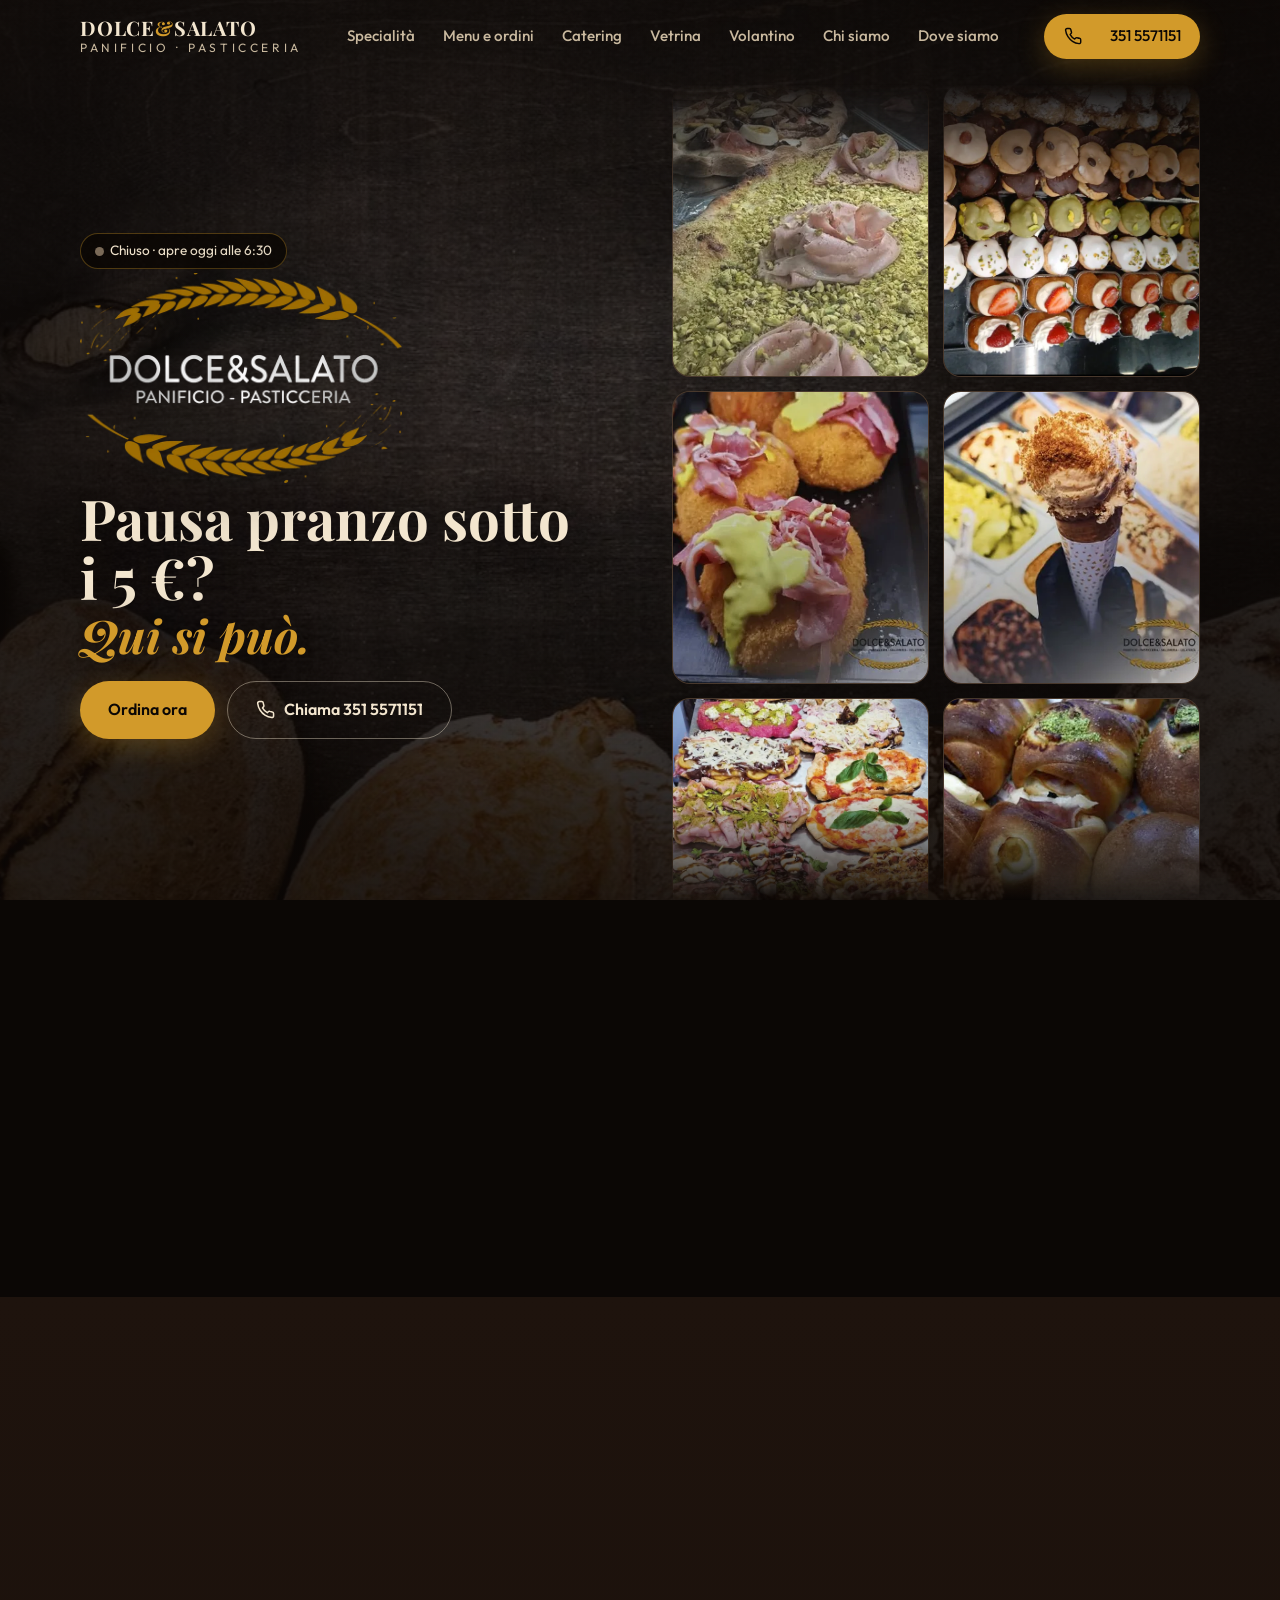
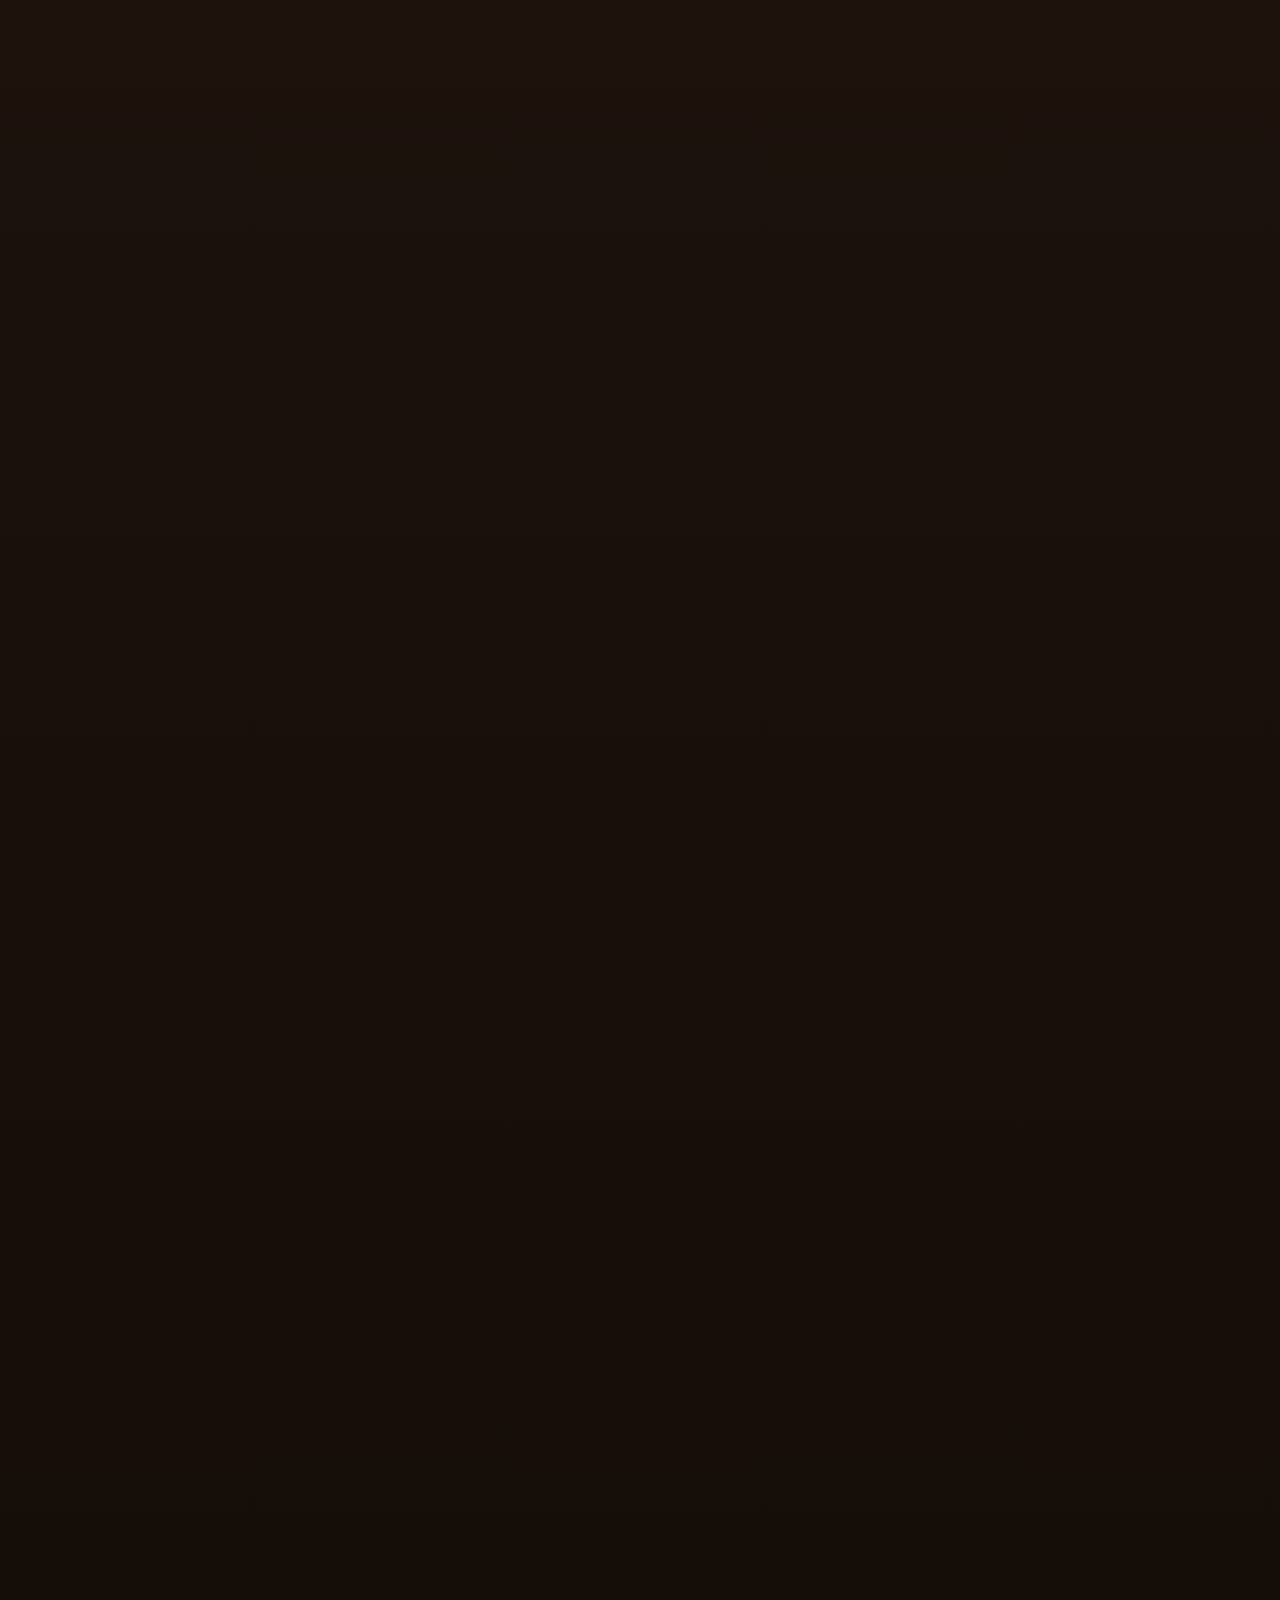
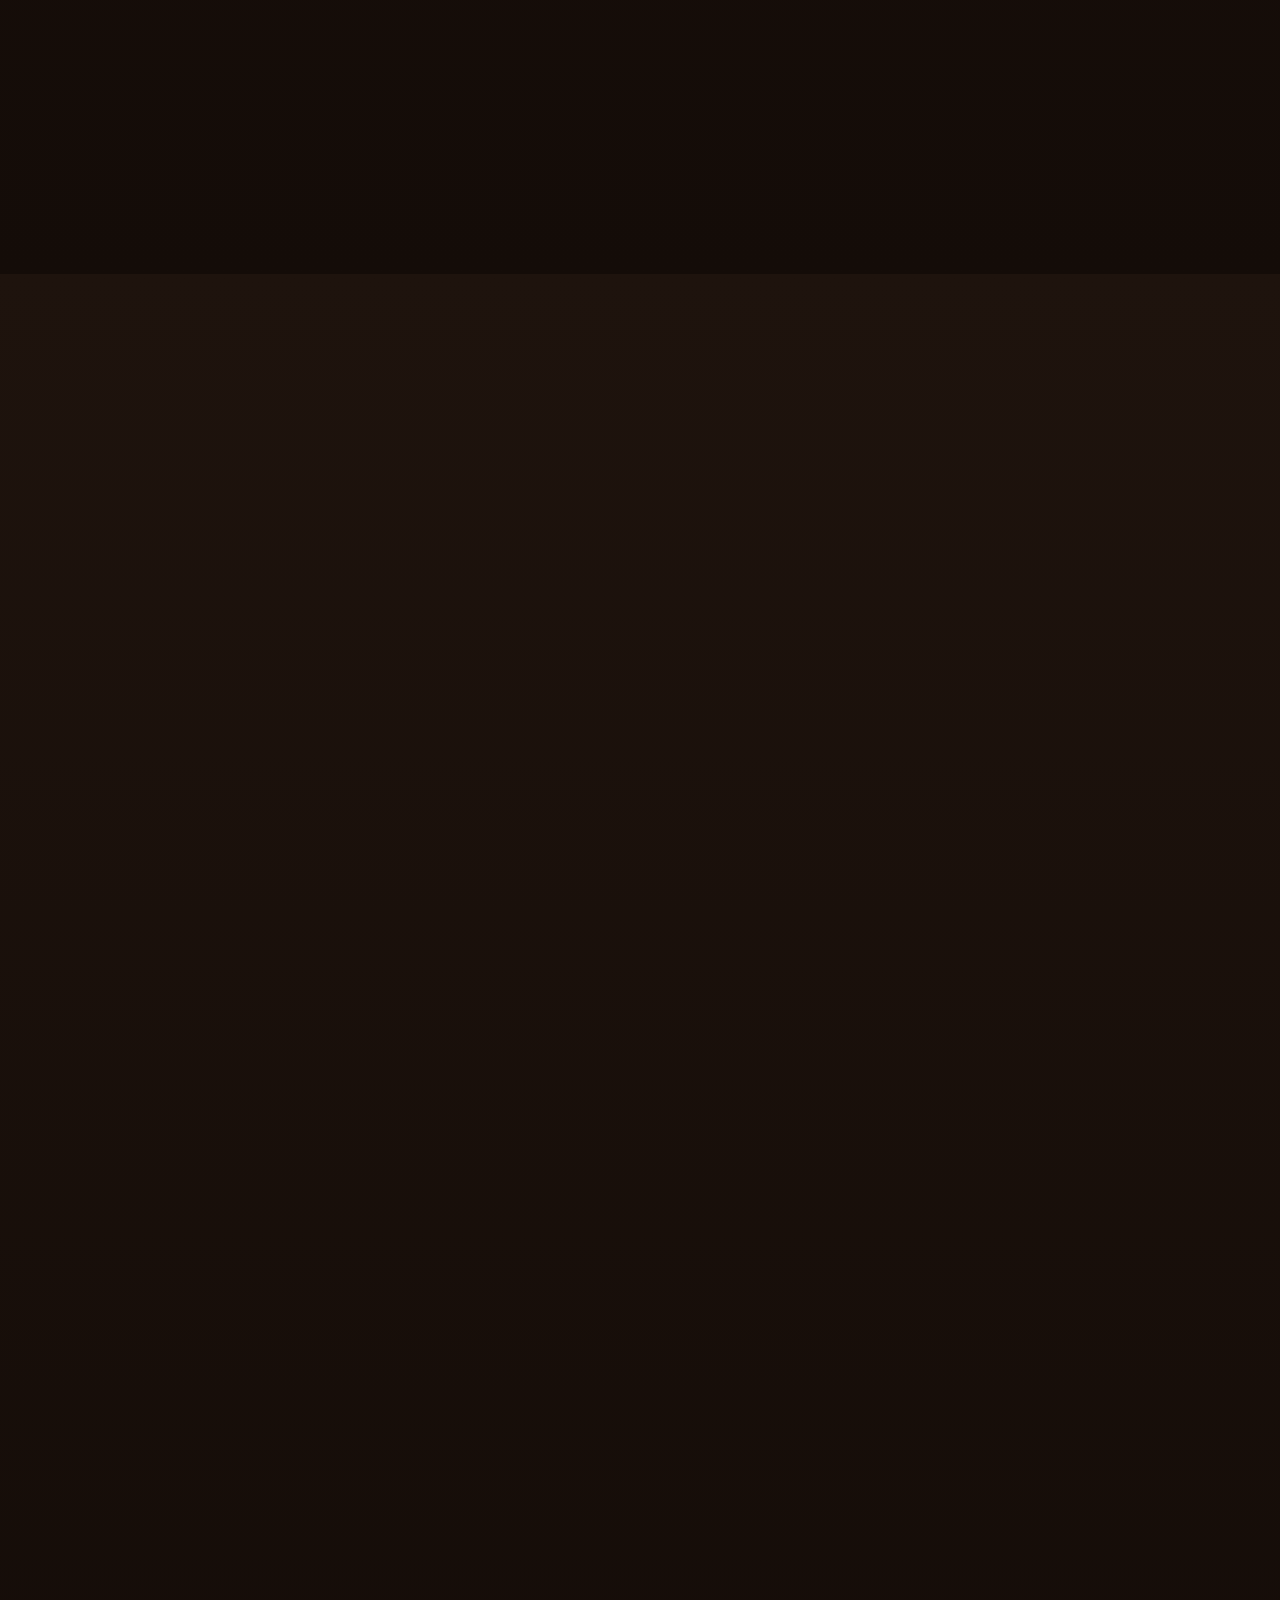
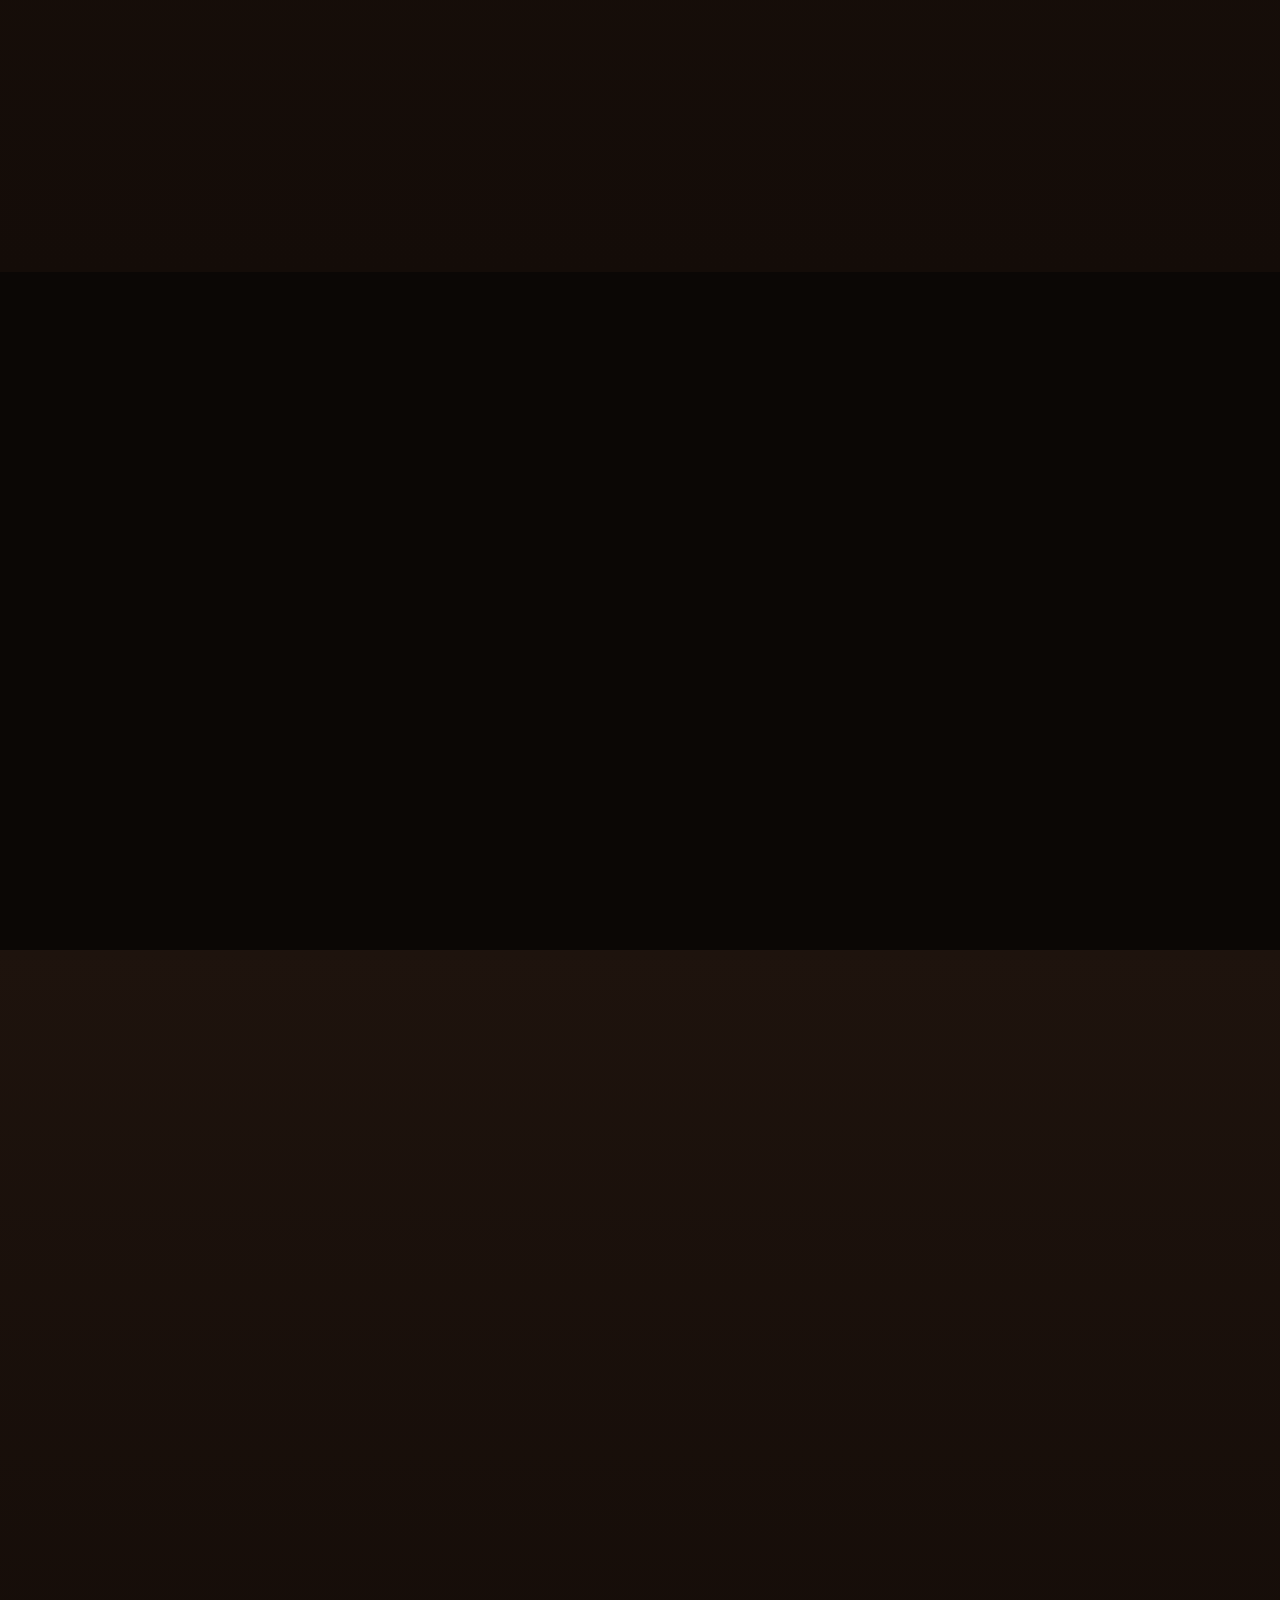
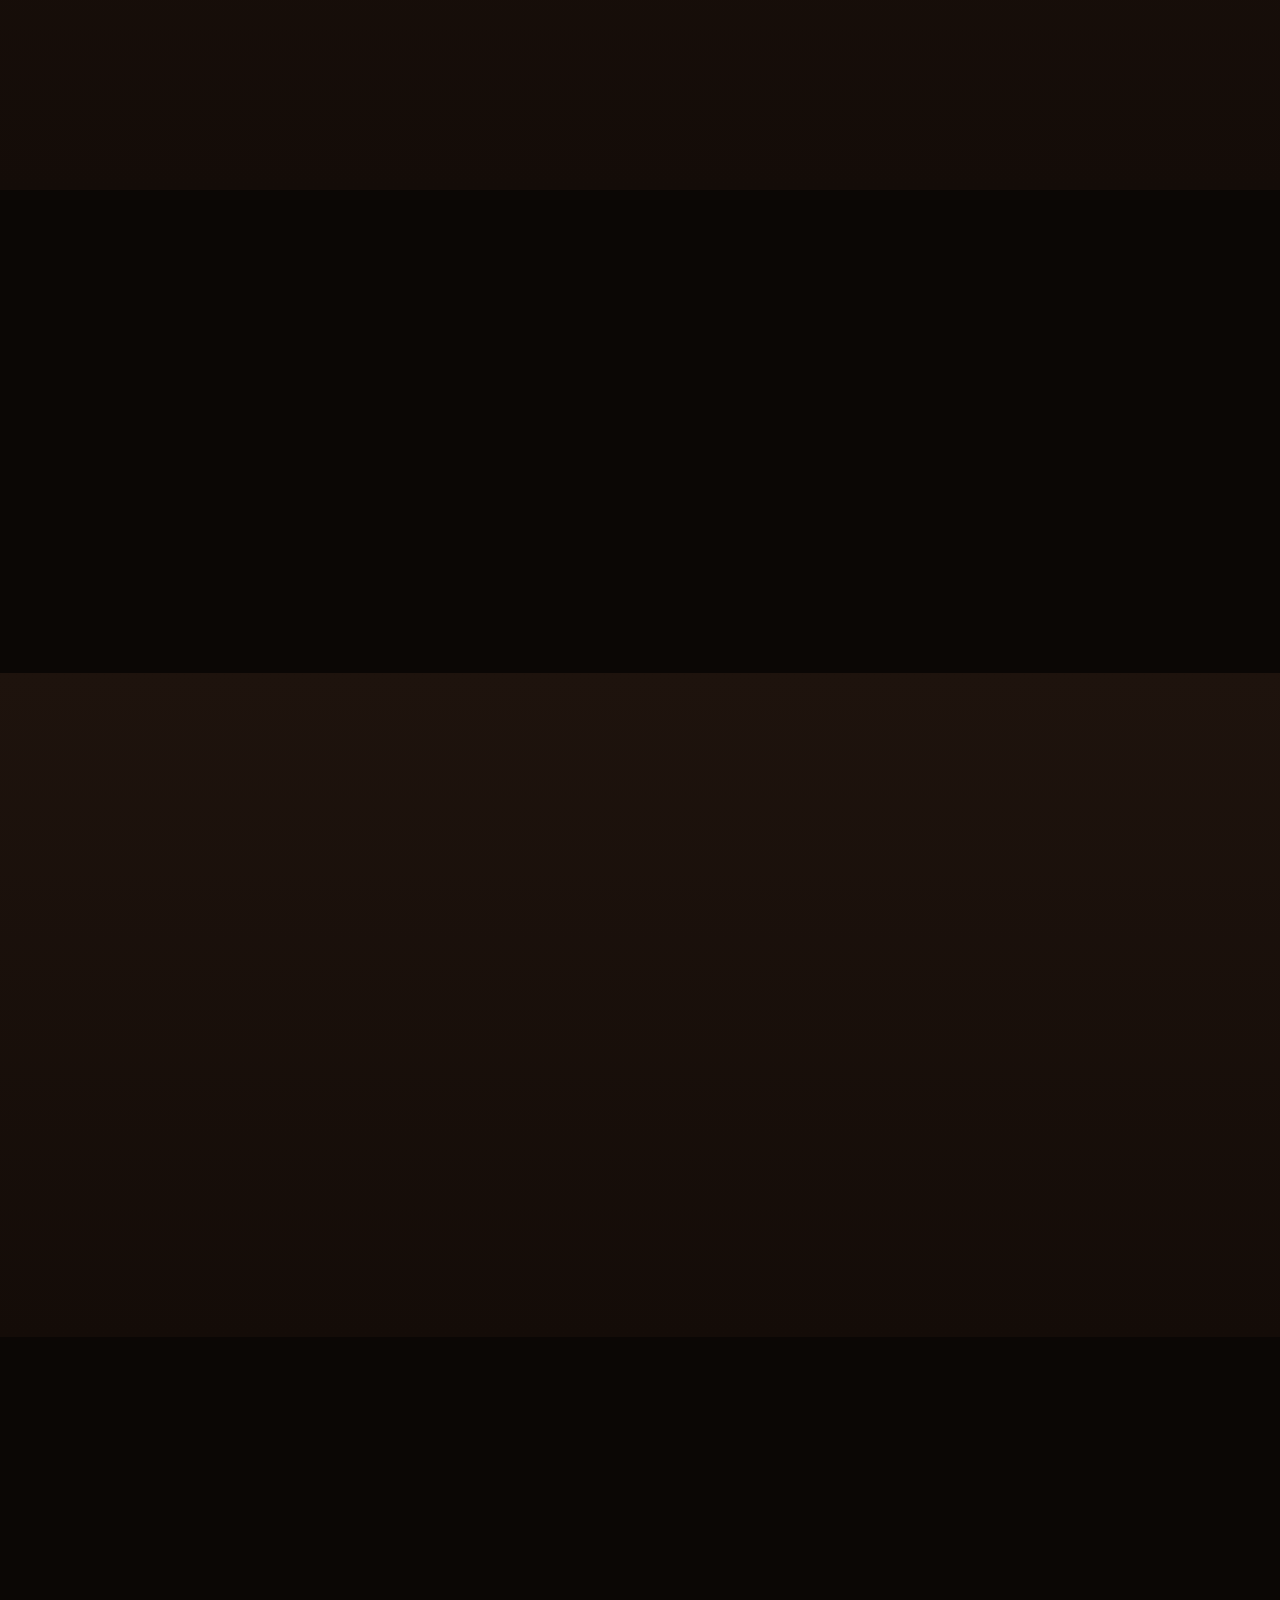
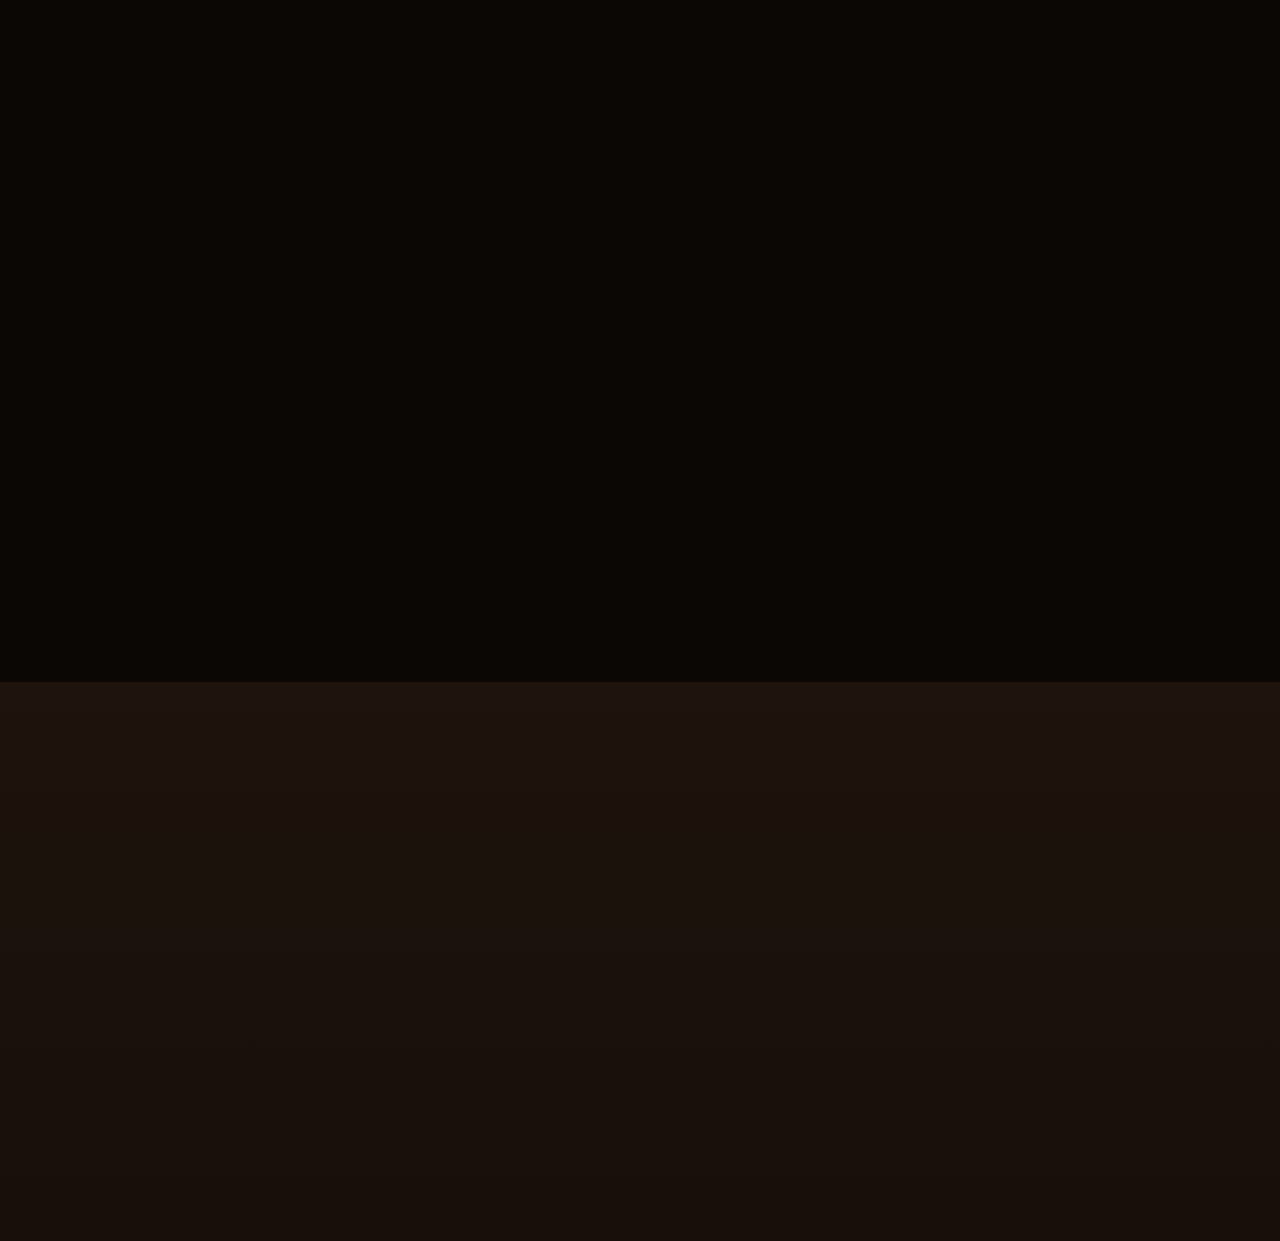
==== commit f4d212e6: "Footer e privacy: ragione sociale e partita IVA Co-Authored-By: Claude Sonnet 5.5 <noreply@anthropic" ====
--- a/index.html
+++ b/index.html
@@ -5,7 +5,7 @@
 <meta name="viewport" content="width=device-width,initial-scale=1,viewport-fit=cover">
 <title>Panificio e pasticceria a Mascalucia | Dolce&amp;Salato</title>
 <meta name="description" content="Panificio e pasticceria a Mascalucia, Via Tremestieri 54: pizza da € 4,00, arancini al pistacchio € 1,00, rustici e dolci mignon. Ordina su WhatsApp.">
-<link rel="canonical" href="https://agapasqualino07-eng.github.io/PanificioDolceSalato/">
+<link rel="canonical" href="https://panificiodolcesalato.it/">
 <meta name="robots" content="index,follow,max-image-preview:large">
 <meta name="theme-color" content="#0b0705"><meta name="color-scheme" content="dark">
 <meta name="geo.region" content="IT-CT"><meta name="geo.placename" content="Mascalucia">
@@ -13,17 +13,17 @@
 <meta property="og:site_name" content="Dolce&amp;Salato Panificio Pasticceria">
 <meta property="og:title" content="Dolce&amp;Salato Mascalucia: pizza, arancini e dolci">
 <meta property="og:description" content="Pizza da € 4,00, tavola calda da € 0,80, rustici e dolci mignon a vassoio. Ordina su WhatsApp.">
-<meta property="og:url" content="https://agapasqualino07-eng.github.io/PanificioDolceSalato/"><meta property="og:image" content="https://agapasqualino07-eng.github.io/PanificioDolceSalato/assets/img/og-image.jpg">
+<meta property="og:url" content="https://panificiodolcesalato.it/"><meta property="og:image" content="https://panificiodolcesalato.it/assets/img/og-image.jpg">
 <meta property="og:image:width" content="1200"><meta property="og:image:height" content="630">
 <meta property="og:image:alt" content="Insegna Dolce&amp;Salato Panificio Pasticceria con spighe di grano su fondo in legno scuro">
-<meta name="twitter:card" content="summary_large_image"><meta name="twitter:title" content="Dolce&amp;Salato Mascalucia: pizza, arancini e dolci"><meta name="twitter:description" content="Pizza da € 4,00, tavola calda da € 0,80, rustici e dolci mignon a vassoio. Ordina su WhatsApp."><meta name="twitter:image" content="https://agapasqualino07-eng.github.io/PanificioDolceSalato/assets/img/og-image.jpg">
+<meta name="twitter:card" content="summary_large_image"><meta name="twitter:title" content="Dolce&amp;Salato Mascalucia: pizza, arancini e dolci"><meta name="twitter:description" content="Pizza da € 4,00, tavola calda da € 0,80, rustici e dolci mignon a vassoio. Ordina su WhatsApp."><meta name="twitter:image" content="https://panificiodolcesalato.it/assets/img/og-image.jpg">
 <link rel="icon" href="assets/img/icon-192.png" type="image/png"><link rel="apple-touch-icon" href="assets/img/apple-touch-icon.png">
 <link rel="manifest" href="manifest.webmanifest">
 <link rel="preload" as="image" href="assets/img/hero-640.webp" imagesrcset="assets/img/hero-640.webp 640w, assets/img/hero-legno-pane.webp 1000w" imagesizes="100vw" fetchpriority="high">
 <link rel="preload" as="font" type="font/woff2" crossorigin href="assets/fonts/playfair-display-latin-700-normal.woff2"><link rel="preload" as="font" type="font/woff2" crossorigin href="assets/fonts/outfit-latin-400-normal.woff2">
 <link rel="stylesheet" href="assets/css/style.css">
 <script src="assets/js/boot.js"></script>
-<script type="application/ld+json">{"@context": "https://schema.org", "@graph": [{"@type": "Bakery", "@id": "https://agapasqualino07-eng.github.io/PanificioDolceSalato/#bakery", "name": "Dolce&Salato Panificio Pasticceria", "alternateName": "Dolce e Salato", "description": "Panificio e pasticceria a Mascalucia: pizze rotonde, a teglia e in pala, calzoni, tavola calda, rusticheria e pasticceria mignon per eventi.", "url": "https://agapasqualino07-eng.github.io/PanificioDolceSalato/", "mainEntityOfPage": {"@id": "https://agapasqualino07-eng.github.io/PanificioDolceSalato/#webpage"}, "image": ["https://agapasqualino07-eng.github.io/PanificioDolceSalato/assets/img/og-image.jpg", "https://agapasqualino07-eng.github.io/PanificioDolceSalato/assets/img/foto/vetrina.webp", "https://agapasqualino07-eng.github.io/PanificioDolceSalato/assets/img/foto/torta-pistacchio.webp"], "logo": "https://agapasqualino07-eng.github.io/PanificioDolceSalato/assets/img/icon-512.png", "telephone": "+393515571151", "priceRange": "€", "servesCuisine": ["Pizza", "Pasticceria", "Tavola calda"], "address": {"@type": "PostalAddress", "streetAddress": "Via Tremestieri, 54", "addressLocality": "Mascalucia", "postalCode": "95030", "addressRegion": "CT", "addressCountry": "IT"}, "hasMap": "https://www.google.com/maps/search/?api=1&query=Via+Tremestieri+54+Mascalucia+CT", "areaServed": [{"@type": "City", "name": "Mascalucia"}, {"@type": "City", "name": "Tremestieri Etneo"}, {"@type": "City", "name": "San Giovanni la Punta"}, {"@type": "City", "name": "Gravina di Catania"}, {"@type": "City", "name": "Nicolosi"}], "openingHoursSpecification": [{"@type": "OpeningHoursSpecification", "dayOfWeek": ["Monday", "Tuesday", "Wednesday", "Thursday", "Friday", "Saturday"], "opens": "06:30", "closes": "21:30"}, {"@type": "OpeningHoursSpecification", "dayOfWeek": "Sunday", "opens": "06:30", "closes": "13:30"}], "contactPoint": {"@type": "ContactPoint", "telephone": "+393515571151", "contactType": "customer service", "availableLanguage": "it"}, "acceptsReservations": true, "sameAs": ["https://www.instagram.com/panificiodolcesalato_/"], "hasMenu": {"@id": "https://agapasqualino07-eng.github.io/PanificioDolceSalato/#menu-schema"}, "potentialAction": {"@type": "ReserveAction", "name": "Prenota o ordina su WhatsApp", "target": {"@type": "EntryPoint", "urlTemplate": "https://wa.me/393515571151", "inLanguage": "it", "actionPlatform": ["http://schema.org/DesktopWebPlatform", "http://schema.org/MobileWebPlatform"]}}}, {"@type": "Menu", "@id": "https://agapasqualino07-eng.github.io/PanificioDolceSalato/#menu-schema", "name": "Menu Dolce&Salato", "inLanguage": "it-IT", "url": "https://agapasqualino07-eng.github.io/PanificioDolceSalato/#menu", "hasMenuSection": [{"@type": "MenuSection", "name": "Pizze", "hasMenuItem": [{"@type": "MenuItem", "name": "Faccia di vecchia", "description": "Olio evo, sale, pepe", "offers": [{"@type": "Offer", "name": "Rotonda", "price": "4.00", "priceCurrency": "EUR"}, {"@type": "Offer", "name": "Teglia", "price": "9.00", "priceCurrency": "EUR"}]}, {"@type": "MenuItem", "name": "Pizzaiola", "description": "Doppio pomodoro, olio evo, origano", "offers": [{"@type": "Offer", "name": "Rotonda", "price": "4.50", "priceCurrency": "EUR"}, {"@type": "Offer", "name": "Teglia", "price": "9.00", "priceCurrency": "EUR"}]}, {"@type": "MenuItem", "name": "Biancaneve", "description": "Mozzarella, olio evo, origano", "offers": [{"@type": "Offer", "name": "Rotonda", "price": "4.50", "priceCurrency": "EUR"}, {"@type": "Offer", "name": "Teglia", "price": "11.00", "priceCurrency": "EUR"}]}, {"@type": "MenuItem", "name": "Margherita", "description": "Pomodoro, mozzarella, olio evo, origano", "offers": [{"@type": "Offer", "name": "Rotonda", "price": "5.00", "priceCurrency": "EUR"}, {"@type": "Offer", "name": "Teglia", "price": "11.00", "priceCurrency": "EUR"}]}, {"@type": "MenuItem", "name": "Norma", "description": "Pomodoro, melanzane fritte, ricotta salata", "offers": [{"@type": "Offer", "name": "Rotonda", "price": "5.50", "priceCurrency": "EUR"}, {"@type": "Offer", "name": "Teglia", "price": "13.00", "priceCurrency": "EUR"}]}, {"@type": "MenuItem", "name": "Patapizza", "description": "Pomodoro, mozzarella, patatine fritte, wurstel", "offers": [{"@type": "Offer", "name": "Rotonda", "price": "6.00", "priceCurrency": "EUR"}, {"@type": "Offer", "name": "Teglia", "price": "13.00", "priceCurrency": "EUR"}]}, {"@type": "MenuItem", "name": "Capricciosa", "description": "Pomodoro, mozzarella, prosciutto cotto, funghi freschi, uovo sodo", "offers": [{"@type": "Offer", "name": "Rotonda", "price": "6.00", "priceCurrency": "EUR"}, {"@type": "Offer", "name": "Teglia", "price": "13.00", "priceCurrency": "EUR"}]}, {"@type": "MenuItem", "name": "Tonnata", "description": "Pomodoro, mozzarella, tonno, cipolla, olio evo", "offers": [{"@type": "Offer", "name": "Rotonda", "price": "6.00", "priceCurrency": "EUR"}, {"@type": "Offer", "name": "Teglia", "price": "15.00", "priceCurrency": "EUR"}]}, {"@type": "MenuItem", "name": "Patate", "description": "Mozzarella, patate a fette, prosciutto cotto, grana, olio evo", "offers": [{"@type": "Offer", "name": "Rotonda", "price": "6.00", "priceCurrency": "EUR"}, {"@type": "Offer", "name": "Teglia", "price": "14.00", "priceCurrency": "EUR"}]}, {"@type": "MenuItem", "name": "Vegetariana", "description": "Mozzarella, pomodoro, verdure grigliate di stagione, funghi freschi", "offers": [{"@type": "Offer", "name": "Rotonda", "price": "6.00", "priceCurrency": "EUR"}, {"@type": "Offer", "name": "Teglia", "price": "13.00", "priceCurrency": "EUR"}]}, {"@type": "MenuItem", "name": "Parmigiana", "description": "Pomodoro, mozzarella, melanzane fritte, prosciutto cotto, uovo sodo, olio evo", "offers": [{"@type": "Offer", "name": "Rotonda", "price": "6.50", "priceCurrency": "EUR"}, {"@type": "Offer", "name": "Teglia", "price": "16.00", "priceCurrency": "EUR"}]}, {"@type": "MenuItem", "name": "Diavola", "description": "Pomodoro, mozzarella, salame piccante, olive, cipolla", "offers": [{"@type": "Offer", "name": "Rotonda", "price": "6.50", "priceCurrency": "EUR"}, {"@type": "Offer", "name": "Teglia", "price": "15.00", "priceCurrency": "EUR"}]}, {"@type": "MenuItem", "name": "Rucola", "description": "Pomodoro, mozzarella, prosciutto crudo, rucola, grana, olio evo", "offers": [{"@type": "Offer", "name": "Rotonda", "price": "6.50", "priceCurrency": "EUR"}, {"@type": "Offer", "name": "Teglia", "price": "15.00", "priceCurrency": "EUR"}]}, {"@type": "MenuItem", "name": "Rustica", "description": "Pomodoro, mozzarella, prosciutto cotto, olive, cipolla, olio evo", "offers": [{"@type": "Offer", "name": "Rotonda", "price": "6.50", "priceCurrency": "EUR"}, {"@type": "Offer", "name": "Teglia", "price": "15.00", "priceCurrency": "EUR"}]}, {"@type": "MenuItem", "name": "Friarielli", "description": "Mozzarella, pomodoro, friarielli, salsiccia, scaglie di grana, olio evo", "offers": [{"@type": "Offer", "name": "Rotonda", "price": "6.50", "priceCurrency": "EUR"}, {"@type": "Offer", "name": "Teglia", "price": "18.00", "priceCurrency": "EUR"}]}, {"@type": "MenuItem", "name": "Pistacchio", "description": "Mozzarella, pesto di pistacchio, crudo o mortadella, farina di pistacchio", "offers": [{"@type": "Offer", "name": "Rotonda", "price": "6.50", "priceCurrency": "EUR"}, {"@type": "Offer", "name": "Teglia", "price": "18.00", "priceCurrency": "EUR"}]}, {"@type": "MenuItem", "name": "Porcina", "description": "Mozzarella, porcini, salsiccia, scaglie di grana, olio evo", "offers": [{"@type": "Offer", "name": "Rotonda", "price": "6.50", "priceCurrency": "EUR"}, {"@type": "Offer", "name": "Teglia", "price": "18.00", "priceCurrency": "EUR"}]}, {"@type": "MenuItem", "name": "Noci e pancetta", "description": "Mozzarella, ciliegino, pancetta coppata, noci, scaglie di grana", "offers": [{"@type": "Offer", "name": "Rotonda", "price": "6.50", "priceCurrency": "EUR"}, {"@type": "Offer", "name": "Teglia", "price": "18.00", "priceCurrency": "EUR"}]}, {"@type": "MenuItem", "name": "Salmone", "description": "Mozzarella, salmone affumicato, panna, rucola, scaglie di grana, olio evo", "offers": [{"@type": "Offer", "name": "Rotonda", "price": "7.00", "priceCurrency": "EUR"}, {"@type": "Offer", "name": "Teglia", "price": "19.00", "priceCurrency": "EUR"}]}, {"@type": "MenuItem", "name": "Chips", "description": "Mozzarella, chips di patate fritte, pancetta, granella di nocciole, miele colato", "offers": [{"@type": "Offer", "name": "Rotonda", "price": "7.00", "priceCurrency": "EUR"}, {"@type": "Offer", "name": "Teglia", "price": "19.00", "priceCurrency": "EUR"}]}]}, {"@type": "MenuSection", "name": "Calzoni", "hasMenuItem": [{"@type": "MenuItem", "name": "Calzone Verde", "description": "Mozzarella, spinaci, prosciutto cotto, olive nere", "offers": {"@type": "Offer", "price": "6.50", "priceCurrency": "EUR"}}, {"@type": "MenuItem", "name": "Calzone Siciliano", "description": "Tuma, acciughe, olive nere, cipolla", "offers": {"@type": "Offer", "price": "7.00", "priceCurrency": "EUR"}}, {"@type": "MenuItem", "name": "Calzone alla Diavola", "description": "Tuma, salame piccante, cipolla, olive nere", "offers": {"@type": "Offer", "price": "7.00", "priceCurrency": "EUR"}}, {"@type": "MenuItem", "name": "Calzone Porcino", "description": "Mozzarella, porcini, prosciutto cotto, olive nere", "offers": {"@type": "Offer", "price": "7.50", "priceCurrency": "EUR"}}]}, {"@type": "MenuSection", "name": "Schiacciate (al kg)", "hasMenuItem": [{"@type": "MenuItem", "name": "Schiacciate", "offers": {"@type": "Offer", "priceCurrency": "EUR", "priceSpecification": {"@type": "UnitPriceSpecification", "priceCurrency": "EUR", "unitCode": "KGM", "price": "14.00"}}}, {"@type": "MenuItem", "name": "Schiacciate al pistacchio", "offers": {"@type": "Offer", "priceCurrency": "EUR", "priceSpecification": {"@type": "UnitPriceSpecification", "priceCurrency": "EUR", "unitCode": "KGM", "price": "16.00"}}}]}, {"@type": "MenuSection", "name": "Pizza in pala e pane condito", "hasMenuItem": [{"@type": "MenuItem", "name": "Pizza in pala", "offers": {"@type": "Offer", "priceCurrency": "EUR", "priceSpecification": {"@type": "PriceSpecification", "minPrice": "8.00", "priceCurrency": "EUR"}}}, {"@type": "MenuItem", "name": "Pane condito", "offers": {"@type": "Offer", "priceCurrency": "EUR", "priceSpecification": {"@type": "PriceSpecification", "minPrice": "8.00", "priceCurrency": "EUR"}}}]}, {"@type": "MenuSection", "name": "Tavola calda (pezzi medi)", "hasMenuItem": [{"@type": "MenuItem", "name": "Cartocciate (semplici, wurstel e patatine, melanzane, uovo, spinaci)", "offers": {"@type": "Offer", "priceCurrency": "EUR", "priceSpecification": {"@type": "UnitPriceSpecification", "price": "0.80", "priceCurrency": "EUR", "unitText": "pezzo"}}}, {"@type": "MenuItem", "name": "Pizzette", "offers": {"@type": "Offer", "priceCurrency": "EUR", "priceSpecification": {"@type": "UnitPriceSpecification", "price": "0.80", "priceCurrency": "EUR", "unitText": "pezzo"}}}, {"@type": "MenuItem", "name": "Bombe al forno classiche", "offers": {"@type": "Offer", "priceCurrency": "EUR", "priceSpecification": {"@type": "UnitPriceSpecification", "price": "0.80", "priceCurrency": "EUR", "unitText": "pezzo"}}}, {"@type": "MenuItem", "name": "Cipollina", "offers": {"@type": "Offer", "priceCurrency": "EUR", "priceSpecification": {"@type": "UnitPriceSpecification", "price": "0.90", "priceCurrency": "EUR", "unitText": "pezzo"}}}, {"@type": "MenuItem", "name": "Patè", "offers": {"@type": "Offer", "priceCurrency": "EUR", "priceSpecification": {"@type": "UnitPriceSpecification", "price": "0.90", "priceCurrency": "EUR", "unitText": "pezzo"}}}, {"@type": "MenuItem", "name": "Arancini burro e ragù", "offers": {"@type": "Offer", "priceCurrency": "EUR", "priceSpecification": {"@type": "UnitPriceSpecification", "price": "0.90", "priceCurrency": "EUR", "unitText": "pezzo"}}}, {"@type": "MenuItem", "name": "Cartocciate (pistacchio, porcini, friarielli)", "offers": {"@type": "Offer", "priceCurrency": "EUR", "priceSpecification": {"@type": "UnitPriceSpecification", "price": "0.90", "priceCurrency": "EUR", "unitText": "pezzo"}}}, {"@type": "MenuItem", "name": "Arancini al pistacchio", "offers": {"@type": "Offer", "priceCurrency": "EUR", "priceSpecification": {"@type": "UnitPriceSpecification", "price": "1.00", "priceCurrency": "EUR", "unitText": "pezzo"}}}, {"@type": "MenuItem", "name": "Cartocciate al salmone e philadelphia", "offers": {"@type": "Offer", "priceCurrency": "EUR", "priceSpecification": {"@type": "UnitPriceSpecification", "price": "1.00", "priceCurrency": "EUR", "unitText": "pezzo"}}}, {"@type": "MenuItem", "name": "Bombe fritte vari gusti", "offers": {"@type": "Offer", "priceCurrency": "EUR", "priceSpecification": {"@type": "UnitPriceSpecification", "price": "1.00", "priceCurrency": "EUR", "unitText": "pezzo"}}}]}, {"@type": "MenuSection", "name": "Rusticheria mignon (prezzo al kg)", "hasMenuItem": [{"@type": "MenuItem", "name": "Focacce a mini porzioni, vari tipi", "offers": {"@type": "Offer", "priceCurrency": "EUR", "priceSpecification": {"@type": "UnitPriceSpecification", "priceCurrency": "EUR", "unitCode": "KGM", "minPrice": "12.00"}}}, {"@type": "MenuItem", "name": "Mini hot dog (wurstel, patatine, tomato e maionese)", "offers": {"@type": "Offer", "priceCurrency": "EUR", "priceSpecification": {"@type": "UnitPriceSpecification", "priceCurrency": "EUR", "unitCode": "KGM", "price": "12.00"}}}, {"@type": "MenuItem", "name": "Pizza secca, vari tipi", "offers": {"@type": "Offer", "priceCurrency": "EUR", "priceSpecification": {"@type": "UnitPriceSpecification", "priceCurrency": "EUR", "unitCode": "KGM", "price": "12.00"}}}, {"@type": "MenuItem", "name": "Rustici classici, vari tipi", "offers": {"@type": "Offer", "priceCurrency": "EUR", "priceSpecification": {"@type": "UnitPriceSpecification", "priceCurrency": "EUR", "unitCode": "KGM", "price": "12.00"}}}, {"@type": "MenuItem", "name": "Arancinetti burro o ragù", "offers": {"@type": "Offer", "priceCurrency": "EUR", "priceSpecification": {"@type": "UnitPriceSpecification", "priceCurrency": "EUR", "unitCode": "KGM", "price": "14.00"}}}, {"@type": "MenuItem", "name": "Mini hamburger (polpettine di carne, maionese, insalata e pomodoro a fette)", "offers": {"@type": "Offer", "priceCurrency": "EUR", "priceSpecification": {"@type": "UnitPriceSpecification", "priceCurrency": "EUR", "unitCode": "KGM", "price": "16.00"}}}, {"@type": "MenuItem", "name": "Rustici di sfoglia, vari tipi", "offers": {"@type": "Offer", "priceCurrency": "EUR", "priceSpecification": {"@type": "UnitPriceSpecification", "priceCurrency": "EUR", "unitCode": "KGM", "price": "16.00"}}}, {"@type": "MenuItem", "name": "Mini burger con cotoletta e patatine", "offers": {"@type": "Offer", "priceCurrency": "EUR", "priceSpecification": {"@type": "UnitPriceSpecification", "priceCurrency": "EUR", "unitCode": "KGM", "price": "16.00"}}}, {"@type": "MenuItem", "name": "Mini cornetti salati con crudo, philadelphia e rucola", "offers": {"@type": "Offer", "priceCurrency": "EUR", "priceSpecification": {"@type": "UnitPriceSpecification", "priceCurrency": "EUR", "unitCode": "KGM", "price": "16.00"}}}, {"@type": "MenuItem", "name": "Arancinetti al pistacchio", "offers": {"@type": "Offer", "priceCurrency": "EUR", "priceSpecification": {"@type": "UnitPriceSpecification", "priceCurrency": "EUR", "unitCode": "KGM", "price": "18.00"}}}, {"@type": "MenuItem", "name": "Mini cornetti salati con salmone, philadelphia e rucola", "offers": {"@type": "Offer", "priceCurrency": "EUR", "priceSpecification": {"@type": "UnitPriceSpecification", "priceCurrency": "EUR", "unitCode": "KGM", "price": "18.00"}}}, {"@type": "MenuItem", "name": "Mini mafaldine con pesto di pistacchio, mortadella e polvere di pistacchio", "offers": {"@type": "Offer", "priceCurrency": "EUR", "priceSpecification": {"@type": "UnitPriceSpecification", "priceCurrency": "EUR", "unitCode": "KGM", "price": "18.00"}}}]}, {"@type": "MenuSection", "name": "Pane e stuzzicheria", "hasMenuItem": [{"@type": "MenuItem", "name": "Pane", "offers": {"@type": "Offer", "priceCurrency": "EUR", "priceSpecification": {"@type": "UnitPriceSpecification", "priceCurrency": "EUR", "unitCode": "KGM", "minPrice": "4.00"}}}]}, {"@type": "MenuSection", "name": "Pasticceria (prezzo al kg)", "hasMenuItem": [{"@type": "MenuItem", "name": "Pasticceria mignon di nostra produzione", "offers": {"@type": "Offer", "priceCurrency": "EUR", "priceSpecification": {"@type": "UnitPriceSpecification", "priceCurrency": "EUR", "unitCode": "KGM", "price": "14.00"}}}, {"@type": "MenuItem", "name": "Torte classiche", "offers": {"@type": "Offer", "priceCurrency": "EUR", "priceSpecification": {"@type": "UnitPriceSpecification", "priceCurrency": "EUR", "unitCode": "KGM", "minPrice": "15.00"}}}, {"@type": "MenuItem", "name": "Semifreddi", "offers": {"@type": "Offer", "priceCurrency": "EUR", "priceSpecification": {"@type": "UnitPriceSpecification", "priceCurrency": "EUR", "unitCode": "KGM", "minPrice": "18.00"}}}]}]}, {"@type": "WebSite", "@id": "https://agapasqualino07-eng.github.io/PanificioDolceSalato/#website", "url": "https://agapasqualino07-eng.github.io/PanificioDolceSalato/", "name": "Dolce&Salato Panificio Pasticceria", "inLanguage": "it-IT", "publisher": {"@id": "https://agapasqualino07-eng.github.io/PanificioDolceSalato/#bakery"}}, {"@type": "WebPage", "@id": "https://agapasqualino07-eng.github.io/PanificioDolceSalato/#webpage", "dateModified": "2026-10-15", "url": "https://agapasqualino07-eng.github.io/PanificioDolceSalato/", "name": "Panificio e pasticceria a Mascalucia | Dolce&Salato", "isPartOf": {"@id": "https://agapasqualino07-eng.github.io/PanificioDolceSalato/#website"}, "about": {"@id": "https://agapasqualino07-eng.github.io/PanificioDolceSalato/#bakery"}, "inLanguage": "it-IT", "primaryImageOfPage": {"@type": "ImageObject", "url": "https://agapasqualino07-eng.github.io/PanificioDolceSalato/assets/img/og-image.jpg", "width": 1200, "height": 630}}, {"@type": "FAQPage", "@id": "https://agapasqualino07-eng.github.io/PanificioDolceSalato/#faq", "isPartOf": {"@id": "https://agapasqualino07-eng.github.io/PanificioDolceSalato/#webpage"}, "mainEntity": [{"@type": "Question", "name": "Dove si trova Dolce&Salato?", "acceptedAnswer": {"@type": "Answer", "text": "In Via Tremestieri, 54, 95030 Mascalucia (CT). L'ordine si ritira al banco."}}, {"@type": "Question", "name": "Quali sono gli orari di apertura?", "acceptedAnswer": {"@type": "Answer", "text": "Dal lunedì al sabato dalle 6:30 alle 21:30, senza pausa. La domenica dalle 6:30 alle 13:30."}}, {"@type": "Question", "name": "Posso ordinare per una festa?", "acceptedAnswer": {"@type": "Answer", "text": "Sì. Compleanni, lauree, buffet e aperitivi con rustici e pasticceria mignon. Dicci per quante persone nella sezione Catering, poi chiama o scrivi su WhatsApp al 351 5571151."}}, {"@type": "Question", "name": "Quanto costano i rustici e i dolci mignon?", "acceptedAnswer": {"@type": "Answer", "text": "I rustici mignon partono da € 12,00 al kg (focacce, mini hot dog, pizza secca, rustici classici). Gli arancinetti burro o ragù costano € 14. Mini hamburger, rustici di sfoglia, mini burger e mini cornetti con crudo costano € 16. Arancinetti al pistacchio, mini cornetti al salmone e mini mafaldine costano € 18. La pasticceria mignon di nostra produzione costa € 14,00 al kg, le torte classiche partono da € 15,00 al kg e i semifreddi da € 18,00 al kg."}}, {"@type": "Question", "name": "Fate pizze con farine speciali?", "acceptedAnswer": {"@type": "Answer", "text": "Sì: integrale, kamut, 9 cereali, grano saraceno, timilia, segale e azzimo. Prenota 24 ore prima su WhatsApp o per telefono."}}, {"@type": "Question", "name": "La bibita è compresa con la pizza?", "acceptedAnswer": {"@type": "Answer", "text": "Con la pizza rotonda è inclusa una lattina da 15 cl, con la teglia una bibita Tomarchio in bottiglia, con la mezza teglia una lattina da 33 cl. Una margherita rotonda con lattina costa € 5,00."}}, {"@type": "Question", "name": "Vendete il pane?", "acceptedAnswer": {"@type": "Answer", "text": "Sì, il pane parte da € 4,00 al kg. C'è anche la stuzzicheria: chiedi i gusti e il prezzo al banco o su WhatsApp."}}, {"@type": "Question", "name": "Avete granite e gelati?", "acceptedAnswer": {"@type": "Answer", "text": "Sì, in estate. Granite e gelati sono di nostra produzione."}}, {"@type": "Question", "name": "Cos'è la pizza in pala e il pane condito?", "acceptedAnswer": {"@type": "Answer", "text": "La pizza in pala è una rotonda fatta in pala, oppure composta come vuoi tu. Parte da € 8,00. Il pane condito lo scegli tu, sempre da € 8,00. Scrivi cosa vuoi nelle note dell'ordine."}}]}]}</script>
+<script type="application/ld+json">{"@context": "https://schema.org", "@graph": [{"@type": "Bakery", "@id": "https://panificiodolcesalato.it/#bakery", "name": "Dolce&Salato Panificio Pasticceria", "alternateName": "Dolce e Salato", "description": "Panificio e pasticceria a Mascalucia: pizze rotonde, a teglia e in pala, calzoni, tavola calda, rusticheria e pasticceria mignon per eventi.", "url": "https://panificiodolcesalato.it/", "mainEntityOfPage": {"@id": "https://panificiodolcesalato.it/#webpage"}, "image": ["https://panificiodolcesalato.it/assets/img/og-image.jpg", "https://panificiodolcesalato.it/assets/img/foto/vetrina.webp", "https://panificiodolcesalato.it/assets/img/foto/torta-pistacchio.webp"], "logo": "https://panificiodolcesalato.it/assets/img/icon-512.png", "telephone": "+393515571151", "priceRange": "€", "servesCuisine": ["Pizza", "Pasticceria", "Tavola calda"], "address": {"@type": "PostalAddress", "streetAddress": "Via Tremestieri, 54", "addressLocality": "Mascalucia", "postalCode": "95030", "addressRegion": "CT", "addressCountry": "IT"}, "hasMap": "https://www.google.com/maps/search/?api=1&query=Via+Tremestieri+54+Mascalucia+CT", "areaServed": [{"@type": "City", "name": "Mascalucia"}, {"@type": "City", "name": "Tremestieri Etneo"}, {"@type": "City", "name": "San Giovanni la Punta"}, {"@type": "City", "name": "Gravina di Catania"}, {"@type": "City", "name": "Nicolosi"}], "openingHoursSpecification": [{"@type": "OpeningHoursSpecification", "dayOfWeek": ["Monday", "Tuesday", "Wednesday", "Thursday", "Friday", "Saturday"], "opens": "06:30", "closes": "21:30"}, {"@type": "OpeningHoursSpecification", "dayOfWeek": "Sunday", "opens": "06:30", "closes": "13:30"}], "contactPoint": {"@type": "ContactPoint", "telephone": "+393515571151", "contactType": "customer service", "availableLanguage": "it"}, "acceptsReservations": true, "sameAs": ["https://www.instagram.com/panificiodolcesalato_/"], "hasMenu": {"@id": "https://panificiodolcesalato.it/#menu-schema"}, "potentialAction": {"@type": "ReserveAction", "name": "Prenota o ordina su WhatsApp", "target": {"@type": "EntryPoint", "urlTemplate": "https://wa.me/393515571151", "inLanguage": "it", "actionPlatform": ["http://schema.org/DesktopWebPlatform", "http://schema.org/MobileWebPlatform"]}}}, {"@type": "Menu", "@id": "https://panificiodolcesalato.it/#menu-schema", "name": "Menu Dolce&Salato", "inLanguage": "it-IT", "url": "https://panificiodolcesalato.it/#menu", "hasMenuSection": [{"@type": "MenuSection", "name": "Pizze", "hasMenuItem": [{"@type": "MenuItem", "name": "Faccia di vecchia", "description": "Olio evo, sale, pepe", "offers": [{"@type": "Offer", "name": "Rotonda", "price": "4.00", "priceCurrency": "EUR"}, {"@type": "Offer", "name": "Teglia", "price": "9.00", "priceCurrency": "EUR"}]}, {"@type": "MenuItem", "name": "Pizzaiola", "description": "Doppio pomodoro, olio evo, origano", "offers": [{"@type": "Offer", "name": "Rotonda", "price": "4.50", "priceCurrency": "EUR"}, {"@type": "Offer", "name": "Teglia", "price": "9.00", "priceCurrency": "EUR"}]}, {"@type": "MenuItem", "name": "Biancaneve", "description": "Mozzarella, olio evo, origano", "offers": [{"@type": "Offer", "name": "Rotonda", "price": "4.50", "priceCurrency": "EUR"}, {"@type": "Offer", "name": "Teglia", "price": "11.00", "priceCurrency": "EUR"}]}, {"@type": "MenuItem", "name": "Margherita", "description": "Pomodoro, mozzarella, olio evo, origano", "offers": [{"@type": "Offer", "name": "Rotonda", "price": "5.00", "priceCurrency": "EUR"}, {"@type": "Offer", "name": "Teglia", "price": "11.00", "priceCurrency": "EUR"}]}, {"@type": "MenuItem", "name": "Norma", "description": "Pomodoro, melanzane fritte, ricotta salata", "offers": [{"@type": "Offer", "name": "Rotonda", "price": "5.50", "priceCurrency": "EUR"}, {"@type": "Offer", "name": "Teglia", "price": "13.00", "priceCurrency": "EUR"}]}, {"@type": "MenuItem", "name": "Patapizza", "description": "Pomodoro, mozzarella, patatine fritte, wurstel", "offers": [{"@type": "Offer", "name": "Rotonda", "price": "6.00", "priceCurrency": "EUR"}, {"@type": "Offer", "name": "Teglia", "price": "13.00", "priceCurrency": "EUR"}]}, {"@type": "MenuItem", "name": "Capricciosa", "description": "Pomodoro, mozzarella, prosciutto cotto, funghi freschi, uovo sodo", "offers": [{"@type": "Offer", "name": "Rotonda", "price": "6.00", "priceCurrency": "EUR"}, {"@type": "Offer", "name": "Teglia", "price": "13.00", "priceCurrency": "EUR"}]}, {"@type": "MenuItem", "name": "Tonnata", "description": "Pomodoro, mozzarella, tonno, cipolla, olio evo", "offers": [{"@type": "Offer", "name": "Rotonda", "price": "6.00", "priceCurrency": "EUR"}, {"@type": "Offer", "name": "Teglia", "price": "15.00", "priceCurrency": "EUR"}]}, {"@type": "MenuItem", "name": "Patate", "description": "Mozzarella, patate a fette, prosciutto cotto, grana, olio evo", "offers": [{"@type": "Offer", "name": "Rotonda", "price": "6.00", "priceCurrency": "EUR"}, {"@type": "Offer", "name": "Teglia", "price": "14.00", "priceCurrency": "EUR"}]}, {"@type": "MenuItem", "name": "Vegetariana", "description": "Mozzarella, pomodoro, verdure grigliate di stagione, funghi freschi", "offers": [{"@type": "Offer", "name": "Rotonda", "price": "6.00", "priceCurrency": "EUR"}, {"@type": "Offer", "name": "Teglia", "price": "13.00", "priceCurrency": "EUR"}]}, {"@type": "MenuItem", "name": "Parmigiana", "description": "Pomodoro, mozzarella, melanzane fritte, prosciutto cotto, uovo sodo, olio evo", "offers": [{"@type": "Offer", "name": "Rotonda", "price": "6.50", "priceCurrency": "EUR"}, {"@type": "Offer", "name": "Teglia", "price": "16.00", "priceCurrency": "EUR"}]}, {"@type": "MenuItem", "name": "Diavola", "description": "Pomodoro, mozzarella, salame piccante, olive, cipolla", "offers": [{"@type": "Offer", "name": "Rotonda", "price": "6.50", "priceCurrency": "EUR"}, {"@type": "Offer", "name": "Teglia", "price": "15.00", "priceCurrency": "EUR"}]}, {"@type": "MenuItem", "name": "Rucola", "description": "Pomodoro, mozzarella, prosciutto crudo, rucola, grana, olio evo", "offers": [{"@type": "Offer", "name": "Rotonda", "price": "6.50", "priceCurrency": "EUR"}, {"@type": "Offer", "name": "Teglia", "price": "15.00", "priceCurrency": "EUR"}]}, {"@type": "MenuItem", "name": "Rustica", "description": "Pomodoro, mozzarella, prosciutto cotto, olive, cipolla, olio evo", "offers": [{"@type": "Offer", "name": "Rotonda", "price": "6.50", "priceCurrency": "EUR"}, {"@type": "Offer", "name": "Teglia", "price": "15.00", "priceCurrency": "EUR"}]}, {"@type": "MenuItem", "name": "Friarielli", "description": "Mozzarella, pomodoro, friarielli, salsiccia, scaglie di grana, olio evo", "offers": [{"@type": "Offer", "name": "Rotonda", "price": "6.50", "priceCurrency": "EUR"}, {"@type": "Offer", "name": "Teglia", "price": "18.00", "priceCurrency": "EUR"}]}, {"@type": "MenuItem", "name": "Pistacchio", "description": "Mozzarella, pesto di pistacchio, crudo o mortadella, farina di pistacchio", "offers": [{"@type": "Offer", "name": "Rotonda", "price": "6.50", "priceCurrency": "EUR"}, {"@type": "Offer", "name": "Teglia", "price": "18.00", "priceCurrency": "EUR"}]}, {"@type": "MenuItem", "name": "Porcina", "description": "Mozzarella, porcini, salsiccia, scaglie di grana, olio evo", "offers": [{"@type": "Offer", "name": "Rotonda", "price": "6.50", "priceCurrency": "EUR"}, {"@type": "Offer", "name": "Teglia", "price": "18.00", "priceCurrency": "EUR"}]}, {"@type": "MenuItem", "name": "Noci e pancetta", "description": "Mozzarella, ciliegino, pancetta coppata, noci, scaglie di grana", "offers": [{"@type": "Offer", "name": "Rotonda", "price": "6.50", "priceCurrency": "EUR"}, {"@type": "Offer", "name": "Teglia", "price": "18.00", "priceCurrency": "EUR"}]}, {"@type": "MenuItem", "name": "Salmone", "description": "Mozzarella, salmone affumicato, panna, rucola, scaglie di grana, olio evo", "offers": [{"@type": "Offer", "name": "Rotonda", "price": "7.00", "priceCurrency": "EUR"}, {"@type": "Offer", "name": "Teglia", "price": "19.00", "priceCurrency": "EUR"}]}, {"@type": "MenuItem", "name": "Chips", "description": "Mozzarella, chips di patate fritte, pancetta, granella di nocciole, miele colato", "offers": [{"@type": "Offer", "name": "Rotonda", "price": "7.00", "priceCurrency": "EUR"}, {"@type": "Offer", "name": "Teglia", "price": "19.00", "priceCurrency": "EUR"}]}]}, {"@type": "MenuSection", "name": "Calzoni", "hasMenuItem": [{"@type": "MenuItem", "name": "Calzone Verde", "description": "Mozzarella, spinaci, prosciutto cotto, olive nere", "offers": {"@type": "Offer", "price": "6.50", "priceCurrency": "EUR"}}, {"@type": "MenuItem", "name": "Calzone Siciliano", "description": "Tuma, acciughe, olive nere, cipolla", "offers": {"@type": "Offer", "price": "7.00", "priceCurrency": "EUR"}}, {"@type": "MenuItem", "name": "Calzone alla Diavola", "description": "Tuma, salame piccante, cipolla, olive nere", "offers": {"@type": "Offer", "price": "7.00", "priceCurrency": "EUR"}}, {"@type": "MenuItem", "name": "Calzone Porcino", "description": "Mozzarella, porcini, prosciutto cotto, olive nere", "offers": {"@type": "Offer", "price": "7.50", "priceCurrency": "EUR"}}]}, {"@type": "MenuSection", "name": "Schiacciate (al kg)", "hasMenuItem": [{"@type": "MenuItem", "name": "Schiacciate", "offers": {"@type": "Offer", "priceCurrency": "EUR", "priceSpecification": {"@type": "UnitPriceSpecification", "priceCurrency": "EUR", "unitCode": "KGM", "price": "14.00"}}}, {"@type": "MenuItem", "name": "Schiacciate al pistacchio", "offers": {"@type": "Offer", "priceCurrency": "EUR", "priceSpecification": {"@type": "UnitPriceSpecification", "priceCurrency": "EUR", "unitCode": "KGM", "price": "16.00"}}}]}, {"@type": "MenuSection", "name": "Pizza in pala e pane condito", "hasMenuItem": [{"@type": "MenuItem", "name": "Pizza in pala", "offers": {"@type": "Offer", "priceCurrency": "EUR", "priceSpecification": {"@type": "PriceSpecification", "minPrice": "8.00", "priceCurrency": "EUR"}}}, {"@type": "MenuItem", "name": "Pane condito", "offers": {"@type": "Offer", "priceCurrency": "EUR", "priceSpecification": {"@type": "PriceSpecification", "minPrice": "8.00", "priceCurrency": "EUR"}}}]}, {"@type": "MenuSection", "name": "Tavola calda (pezzi medi)", "hasMenuItem": [{"@type": "MenuItem", "name": "Cartocciate (semplici, wurstel e patatine, melanzane, uovo, spinaci)", "offers": {"@type": "Offer", "priceCurrency": "EUR", "priceSpecification": {"@type": "UnitPriceSpecification", "price": "0.80", "priceCurrency": "EUR", "unitText": "pezzo"}}}, {"@type": "MenuItem", "name": "Pizzette", "offers": {"@type": "Offer", "priceCurrency": "EUR", "priceSpecification": {"@type": "UnitPriceSpecification", "price": "0.80", "priceCurrency": "EUR", "unitText": "pezzo"}}}, {"@type": "MenuItem", "name": "Bombe al forno classiche", "offers": {"@type": "Offer", "priceCurrency": "EUR", "priceSpecification": {"@type": "UnitPriceSpecification", "price": "0.80", "priceCurrency": "EUR", "unitText": "pezzo"}}}, {"@type": "MenuItem", "name": "Cipollina", "offers": {"@type": "Offer", "priceCurrency": "EUR", "priceSpecification": {"@type": "UnitPriceSpecification", "price": "0.90", "priceCurrency": "EUR", "unitText": "pezzo"}}}, {"@type": "MenuItem", "name": "Patè", "offers": {"@type": "Offer", "priceCurrency": "EUR", "priceSpecification": {"@type": "UnitPriceSpecification", "price": "0.90", "priceCurrency": "EUR", "unitText": "pezzo"}}}, {"@type": "MenuItem", "name": "Arancini burro e ragù", "offers": {"@type": "Offer", "priceCurrency": "EUR", "priceSpecification": {"@type": "UnitPriceSpecification", "price": "0.90", "priceCurrency": "EUR", "unitText": "pezzo"}}}, {"@type": "MenuItem", "name": "Cartocciate (pistacchio, porcini, friarielli)", "offers": {"@type": "Offer", "priceCurrency": "EUR", "priceSpecification": {"@type": "UnitPriceSpecification", "price": "0.90", "priceCurrency": "EUR", "unitText": "pezzo"}}}, {"@type": "MenuItem", "name": "Arancini al pistacchio", "offers": {"@type": "Offer", "priceCurrency": "EUR", "priceSpecification": {"@type": "UnitPriceSpecification", "price": "1.00", "priceCurrency": "EUR", "unitText": "pezzo"}}}, {"@type": "MenuItem", "name": "Cartocciate al salmone e philadelphia", "offers": {"@type": "Offer", "priceCurrency": "EUR", "priceSpecification": {"@type": "UnitPriceSpecification", "price": "1.00", "priceCurrency": "EUR", "unitText": "pezzo"}}}, {"@type": "MenuItem", "name": "Bombe fritte vari gusti", "offers": {"@type": "Offer", "priceCurrency": "EUR", "priceSpecification": {"@type": "UnitPriceSpecification", "price": "1.00", "priceCurrency": "EUR", "unitText": "pezzo"}}}]}, {"@type": "MenuSection", "name": "Rusticheria mignon (prezzo al kg)", "hasMenuItem": [{"@type": "MenuItem", "name": "Focacce a mini porzioni, vari tipi", "offers": {"@type": "Offer", "priceCurrency": "EUR", "priceSpecification": {"@type": "UnitPriceSpecification", "priceCurrency": "EUR", "unitCode": "KGM", "minPrice": "12.00"}}}, {"@type": "MenuItem", "name": "Mini hot dog (wurstel, patatine, tomato e maionese)", "offers": {"@type": "Offer", "priceCurrency": "EUR", "priceSpecification": {"@type": "UnitPriceSpecification", "priceCurrency": "EUR", "unitCode": "KGM", "price": "12.00"}}}, {"@type": "MenuItem", "name": "Pizza secca, vari tipi", "offers": {"@type": "Offer", "priceCurrency": "EUR", "priceSpecification": {"@type": "UnitPriceSpecification", "priceCurrency": "EUR", "unitCode": "KGM", "price": "12.00"}}}, {"@type": "MenuItem", "name": "Rustici classici, vari tipi", "offers": {"@type": "Offer", "priceCurrency": "EUR", "priceSpecification": {"@type": "UnitPriceSpecification", "priceCurrency": "EUR", "unitCode": "KGM", "price": "12.00"}}}, {"@type": "MenuItem", "name": "Arancinetti burro o ragù", "offers": {"@type": "Offer", "priceCurrency": "EUR", "priceSpecification": {"@type": "UnitPriceSpecification", "priceCurrency": "EUR", "unitCode": "KGM", "price": "14.00"}}}, {"@type": "MenuItem", "name": "Mini hamburger (polpettine di carne, maionese, insalata e pomodoro a fette)", "offers": {"@type": "Offer", "priceCurrency": "EUR", "priceSpecification": {"@type": "UnitPriceSpecification", "priceCurrency": "EUR", "unitCode": "KGM", "price": "16.00"}}}, {"@type": "MenuItem", "name": "Rustici di sfoglia, vari tipi", "offers": {"@type": "Offer", "priceCurrency": "EUR", "priceSpecification": {"@type": "UnitPriceSpecification", "priceCurrency": "EUR", "unitCode": "KGM", "price": "16.00"}}}, {"@type": "MenuItem", "name": "Mini burger con cotoletta e patatine", "offers": {"@type": "Offer", "priceCurrency": "EUR", "priceSpecification": {"@type": "UnitPriceSpecification", "priceCurrency": "EUR", "unitCode": "KGM", "price": "16.00"}}}, {"@type": "MenuItem", "name": "Mini cornetti salati con crudo, philadelphia e rucola", "offers": {"@type": "Offer", "priceCurrency": "EUR", "priceSpecification": {"@type": "UnitPriceSpecification", "priceCurrency": "EUR", "unitCode": "KGM", "price": "16.00"}}}, {"@type": "MenuItem", "name": "Arancinetti al pistacchio", "offers": {"@type": "Offer", "priceCurrency": "EUR", "priceSpecification": {"@type": "UnitPriceSpecification", "priceCurrency": "EUR", "unitCode": "KGM", "price": "18.00"}}}, {"@type": "MenuItem", "name": "Mini cornetti salati con salmone, philadelphia e rucola", "offers": {"@type": "Offer", "priceCurrency": "EUR", "priceSpecification": {"@type": "UnitPriceSpecification", "priceCurrency": "EUR", "unitCode": "KGM", "price": "18.00"}}}, {"@type": "MenuItem", "name": "Mini mafaldine con pesto di pistacchio, mortadella e polvere di pistacchio", "offers": {"@type": "Offer", "priceCurrency": "EUR", "priceSpecification": {"@type": "UnitPriceSpecification", "priceCurrency": "EUR", "unitCode": "KGM", "price": "18.00"}}}]}, {"@type": "MenuSection", "name": "Pane e stuzzicheria", "hasMenuItem": [{"@type": "MenuItem", "name": "Pane", "offers": {"@type": "Offer", "priceCurrency": "EUR", "priceSpecification": {"@type": "UnitPriceSpecification", "priceCurrency": "EUR", "unitCode": "KGM", "minPrice": "4.00"}}}]}, {"@type": "MenuSection", "name": "Pasticceria (prezzo al kg)", "hasMenuItem": [{"@type": "MenuItem", "name": "Pasticceria mignon di nostra produzione", "offers": {"@type": "Offer", "priceCurrency": "EUR", "priceSpecification": {"@type": "UnitPriceSpecification", "priceCurrency": "EUR", "unitCode": "KGM", "price": "14.00"}}}, {"@type": "MenuItem", "name": "Torte classiche", "offers": {"@type": "Offer", "priceCurrency": "EUR", "priceSpecification": {"@type": "UnitPriceSpecification", "priceCurrency": "EUR", "unitCode": "KGM", "minPrice": "15.00"}}}, {"@type": "MenuItem", "name": "Semifreddi", "offers": {"@type": "Offer", "priceCurrency": "EUR", "priceSpecification": {"@type": "UnitPriceSpecification", "priceCurrency": "EUR", "unitCode": "KGM", "minPrice": "18.00"}}}]}]}, {"@type": "WebSite", "@id": "https://panificiodolcesalato.it/#website", "url": "https://panificiodolcesalato.it/", "name": "Dolce&Salato Panificio Pasticceria", "inLanguage": "it-IT", "publisher": {"@id": "https://panificiodolcesalato.it/#bakery"}}, {"@type": "WebPage", "@id": "https://panificiodolcesalato.it/#webpage", "dateModified": "2026-10-15", "url": "https://panificiodolcesalato.it/", "name": "Panificio e pasticceria a Mascalucia | Dolce&Salato", "isPartOf": {"@id": "https://panificiodolcesalato.it/#website"}, "about": {"@id": "https://panificiodolcesalato.it/#bakery"}, "inLanguage": "it-IT", "primaryImageOfPage": {"@type": "ImageObject", "url": "https://panificiodolcesalato.it/assets/img/og-image.jpg", "width": 1200, "height": 630}}, {"@type": "FAQPage", "@id": "https://panificiodolcesalato.it/#faq", "isPartOf": {"@id": "https://panificiodolcesalato.it/#webpage"}, "mainEntity": [{"@type": "Question", "name": "Dove si trova Dolce&Salato?", "acceptedAnswer": {"@type": "Answer", "text": "In Via Tremestieri, 54, 95030 Mascalucia (CT). L'ordine si ritira al banco."}}, {"@type": "Question", "name": "Quali sono gli orari di apertura?", "acceptedAnswer": {"@type": "Answer", "text": "Dal lunedì al sabato dalle 6:30 alle 21:30, senza pausa. La domenica dalle 6:30 alle 13:30."}}, {"@type": "Question", "name": "Posso ordinare per una festa?", "acceptedAnswer": {"@type": "Answer", "text": "Sì. Compleanni, lauree, buffet e aperitivi con rustici e pasticceria mignon. Dicci per quante persone nella sezione Catering, poi chiama o scrivi su WhatsApp al 351 5571151."}}, {"@type": "Question", "name": "Quanto costano i rustici e i dolci mignon?", "acceptedAnswer": {"@type": "Answer", "text": "I rustici mignon partono da € 12,00 al kg (focacce, mini hot dog, pizza secca, rustici classici). Gli arancinetti burro o ragù costano € 14. Mini hamburger, rustici di sfoglia, mini burger e mini cornetti con crudo costano € 16. Arancinetti al pistacchio, mini cornetti al salmone e mini mafaldine costano € 18. La pasticceria mignon di nostra produzione costa € 14,00 al kg, le torte classiche partono da € 15,00 al kg e i semifreddi da € 18,00 al kg."}}, {"@type": "Question", "name": "Fate pizze con farine speciali?", "acceptedAnswer": {"@type": "Answer", "text": "Sì: integrale, kamut, 9 cereali, grano saraceno, timilia, segale e azzimo. Prenota 24 ore prima su WhatsApp o per telefono."}}, {"@type": "Question", "name": "La bibita è compresa con la pizza?", "acceptedAnswer": {"@type": "Answer", "text": "Con la pizza rotonda è inclusa una lattina da 15 cl, con la teglia una bibita Tomarchio in bottiglia, con la mezza teglia una lattina da 33 cl. Una margherita rotonda con lattina costa € 5,00."}}, {"@type": "Question", "name": "Vendete il pane?", "acceptedAnswer": {"@type": "Answer", "text": "Sì, il pane parte da € 4,00 al kg. C'è anche la stuzzicheria: chiedi i gusti e il prezzo al banco o su WhatsApp."}}, {"@type": "Question", "name": "Avete granite e gelati?", "acceptedAnswer": {"@type": "Answer", "text": "Sì, in estate. Granite e gelati sono di nostra produzione."}}, {"@type": "Question", "name": "Cos'è la pizza in pala e il pane condito?", "acceptedAnswer": {"@type": "Answer", "text": "La pizza in pala è una rotonda fatta in pala, oppure composta come vuoi tu. Parte da € 8,00. Il pane condito lo scegli tu, sempre da € 8,00. Scrivi cosa vuoi nelle note dell'ordine."}}]}]}</script>
 </head>
 <body>
 <a class="skip" href="#main">Vai al contenuto</a>
@@ -175,7 +175,7 @@
     <li><span><b>Ritira</b> il giorno della festa, all'orario che concordiamo insieme.</span></li>
    </ol>
    <p class="rv d2" style="margin-top:18px"><a class="btn btn--gold" href="catering-rustici-mascalucia/">Vedi il catering e i prezzi</a> <a class="btn btn--line" href="torte-su-ordinazione-mascalucia/">Torte su ordinazione</a></p>
-   <p class="meta rv d2" style="margin-top:18px">Prezzi di tutti i mignon nella <a href="catering-rustici-mascalucia/" style="color:var(--gold);text-decoration:underline">pagina del catering di rustici e dolci mignon a Mascalucia</a>.</p>
+   <p class="meta rv d2" style="margin-top:18px">Prezzi di tutti i mignon nella <a href="catering-rustici-mascalucia/" style="color:var(--gold);text-decoration:underline">pagina del catering a Mascalucia</a>. Hai una data precisa? Guarda il catering per <a href="catering-compleanno-mascalucia/" style="color:var(--gold);text-decoration:underline">compleanni</a>, <a href="catering-laurea-mascalucia/" style="color:var(--gold);text-decoration:underline">lauree</a>, <a href="buffet-aperitivo-mascalucia/" style="color:var(--gold);text-decoration:underline">aperitivi e buffet</a>, <a href="catering-battesimo-comunione-mascalucia/" style="color:var(--gold);text-decoration:underline">battesimi e comunioni</a>.</p>
   </div>
   <form class="calc rv" onsubmit="return false" aria-labelledby="calc-t">
    <h3 id="calc-t">Chiedi il preventivo per la tua festa</h3>
@@ -262,7 +262,7 @@
    <div><h3>Il sito</h3><ul><li><a href="#menu">Menu e ordini</a></li><li><a href="pizza-mascalucia/">Pizza a Mascalucia</a></li><li><a href="catering-rustici-mascalucia/">Catering a Mascalucia</a></li><li><a href="torte-su-ordinazione-mascalucia/">Torte su ordinazione</a></li><li><a href="colazione-mascalucia/">Colazione</a></li><li><a href="#volantino">Volantino</a></li><li><a href="#dove">Dove siamo</a></li></ul></div>
    <div><h3>Contatti rapidi</h3><ul><li><a href="tel:+393515571151">Chiama</a></li><li><a href="https://wa.me/393515571151" target="_blank" rel="noopener">WhatsApp</a></li><li><a href="https://www.google.com/maps/dir/?api=1&amp;destination=Via+Tremestieri+54+Mascalucia+CT" target="_blank" rel="noopener">Indicazioni</a></li></ul></div>
   </div>
-  <div class="legal"><span>© <span id="year">2026</span> Dolce&amp;Salato. Tutti i diritti riservati. [P.IVA da inserire]</span><span><a href="privacy/" style="text-decoration:underline">Informativa privacy</a> · I prezzi possono variare: fa fede il listino in negozio.</span></div>
+  <div class="legal"><span>© <span id="year">2026</span> Dolce&amp;Salato. Tutti i diritti riservati. Panificio Dolce e Salato di Rosano Antonio &amp; C. S.n.c. · P.IVA 05681640875</span><span><a href="privacy/" style="text-decoration:underline">Informativa privacy</a> · I prezzi possono variare: fa fede il listino in negozio.</span></div>
  </div>
 </footer>
 
--- a/assets/css/style.css
+++ b/assets/css/style.css
@@ -639,3 +639,7 @@
 .ppl-step:active{transform:scale(.94)}
 .calc input[type=text]{width:100%;padding:.9em 1em;border-radius:12px;background:var(--black);color:var(--cream);border:1px solid rgba(243,230,207,.55);font:inherit;min-height:52px}
 .calc input:focus-visible,.calc select:focus-visible{outline:3px solid var(--gold);outline-offset:2px}
+/* v7: elenchi pagine occasione */
+.checks{list-style:none;padding:0;margin:0 0 18px;display:grid;gap:10px}
+.checks li{position:relative;padding-left:22px;line-height:1.5}
+.checks li::before{content:"";position:absolute;left:0;top:.62em;width:8px;height:8px;border-radius:50%;background:var(--gold)}
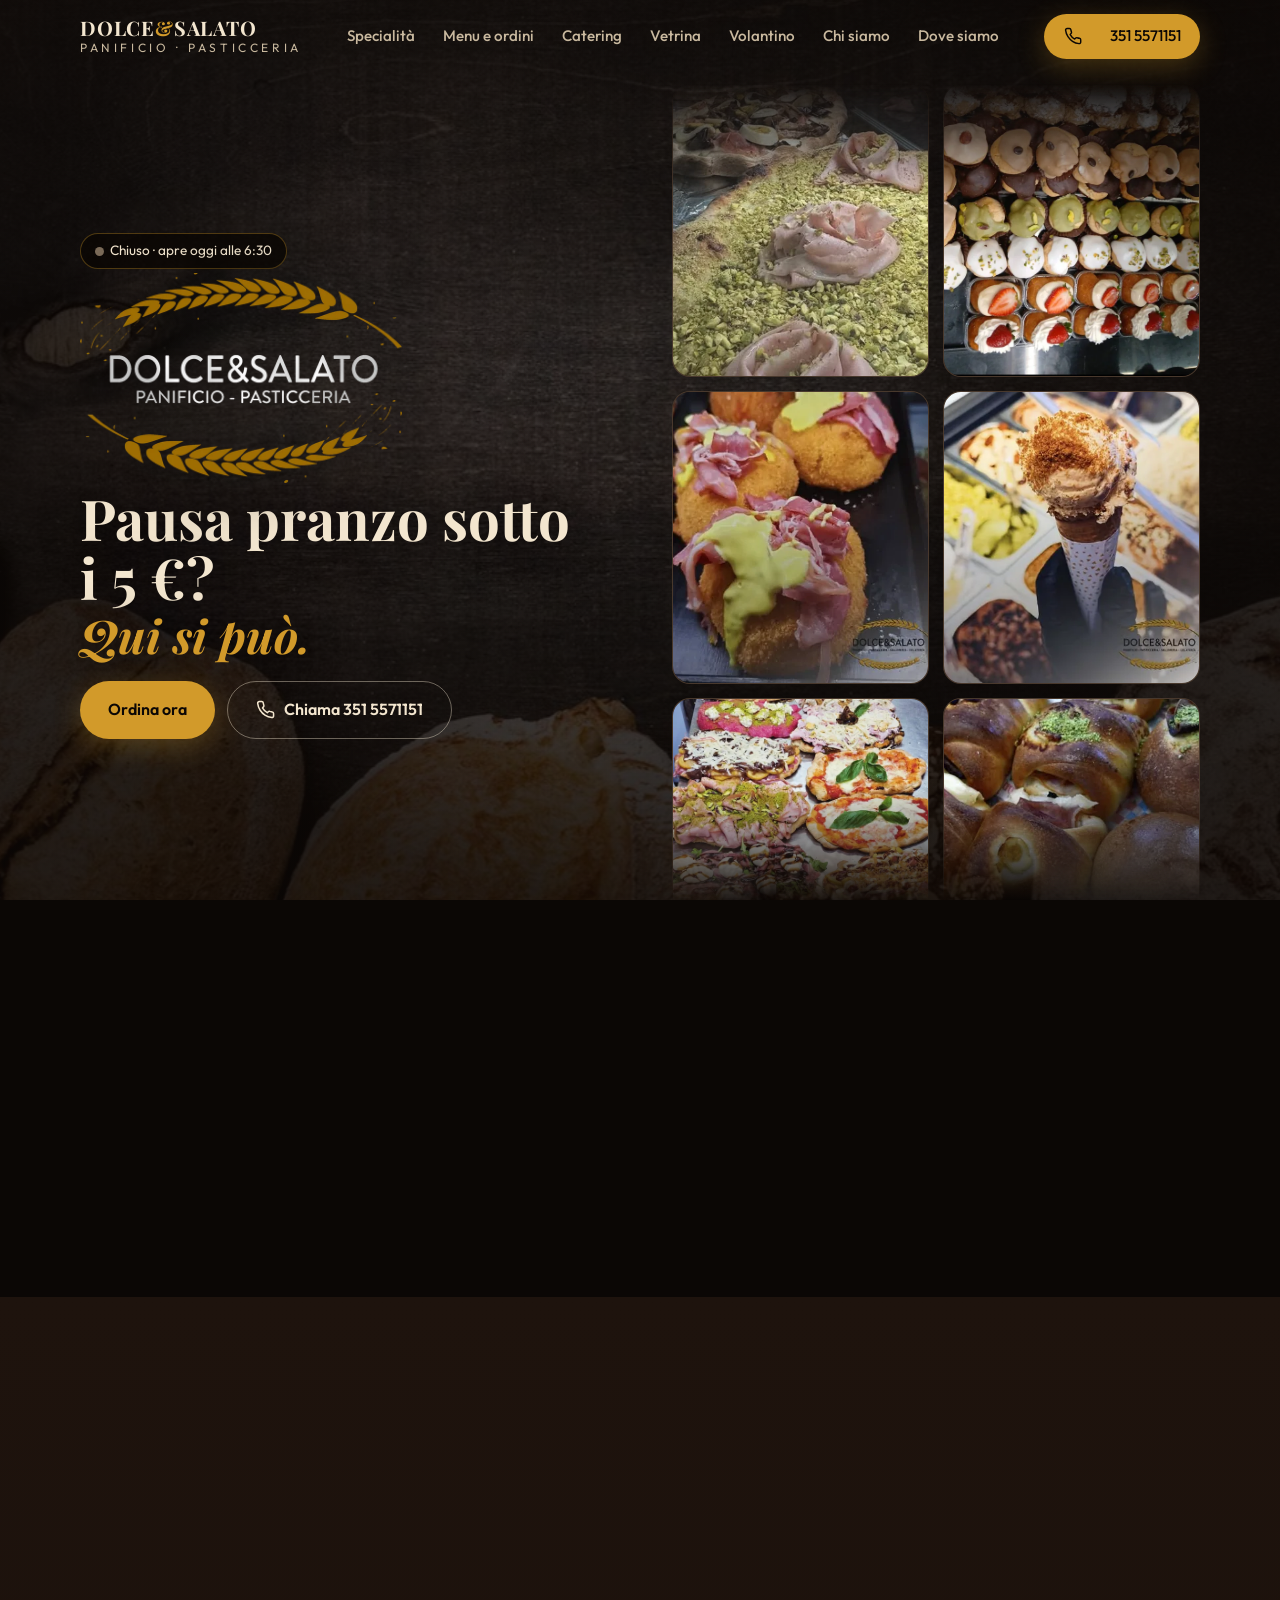
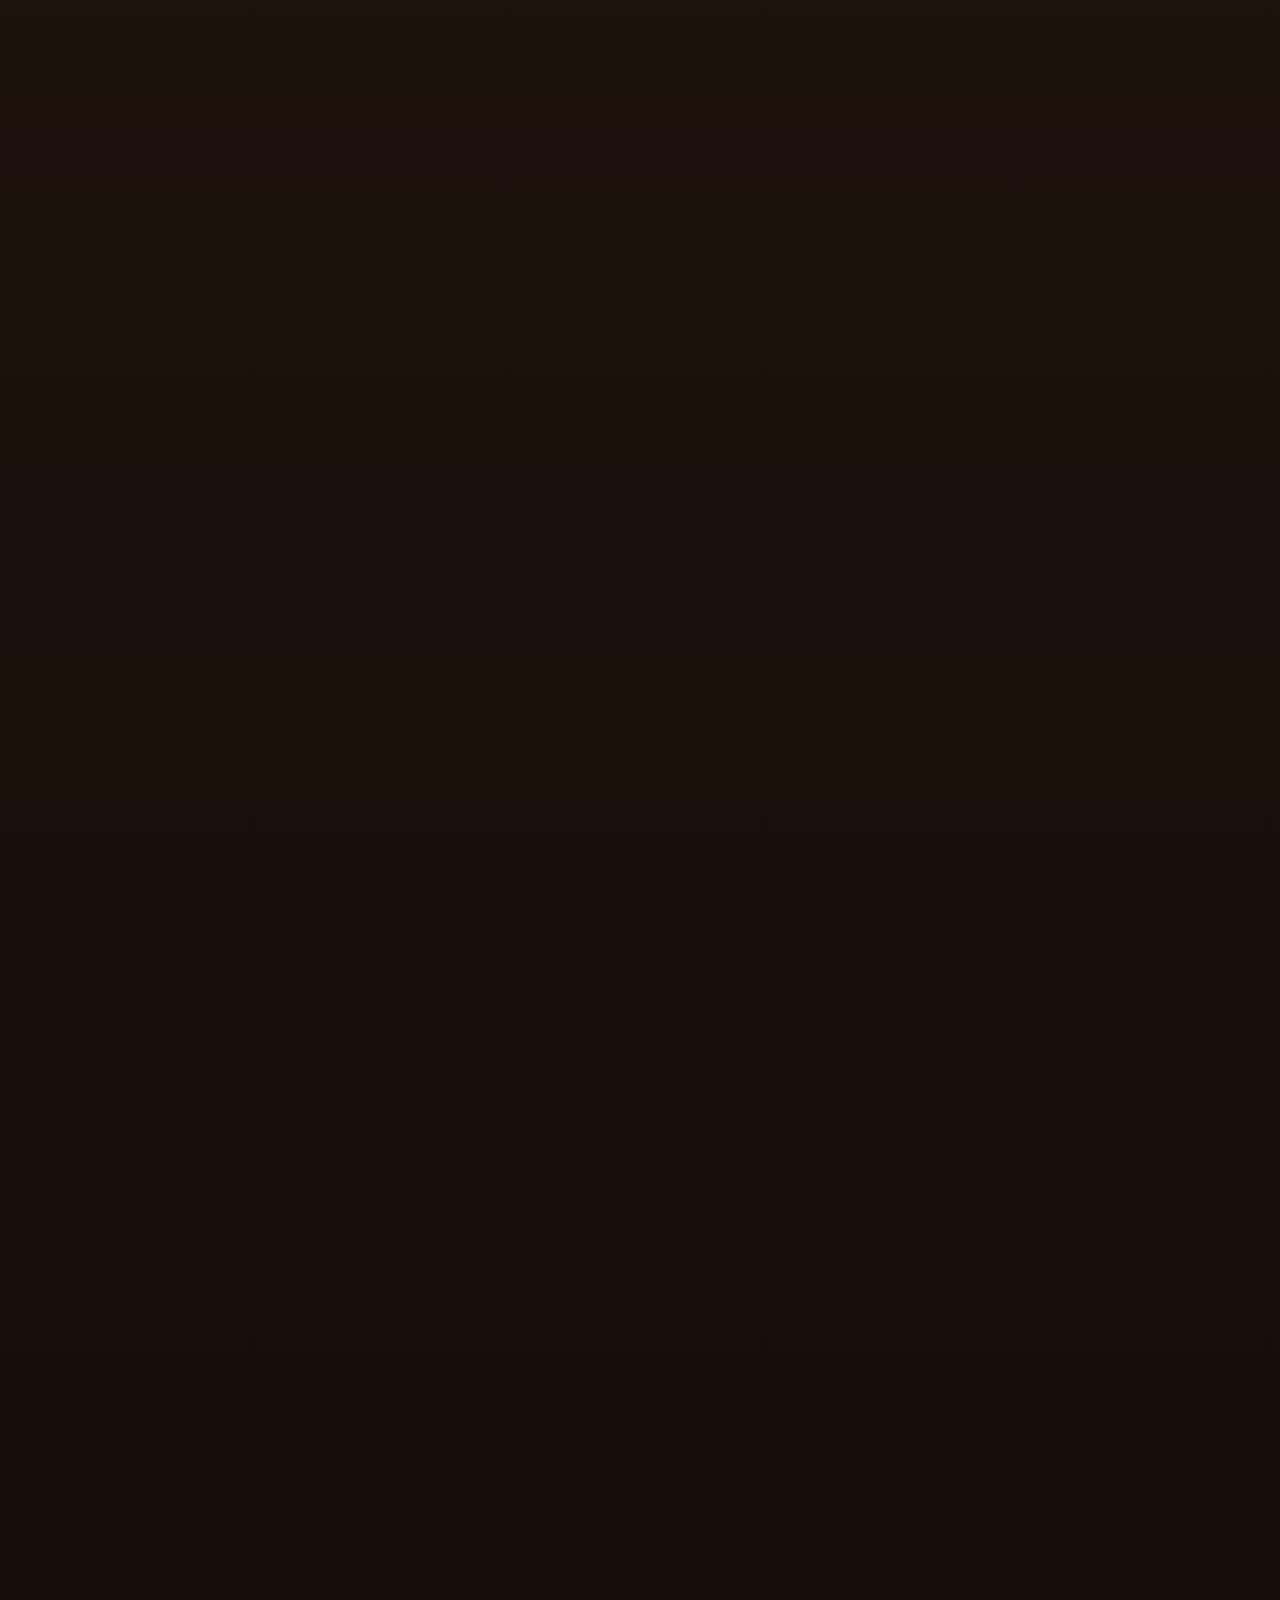
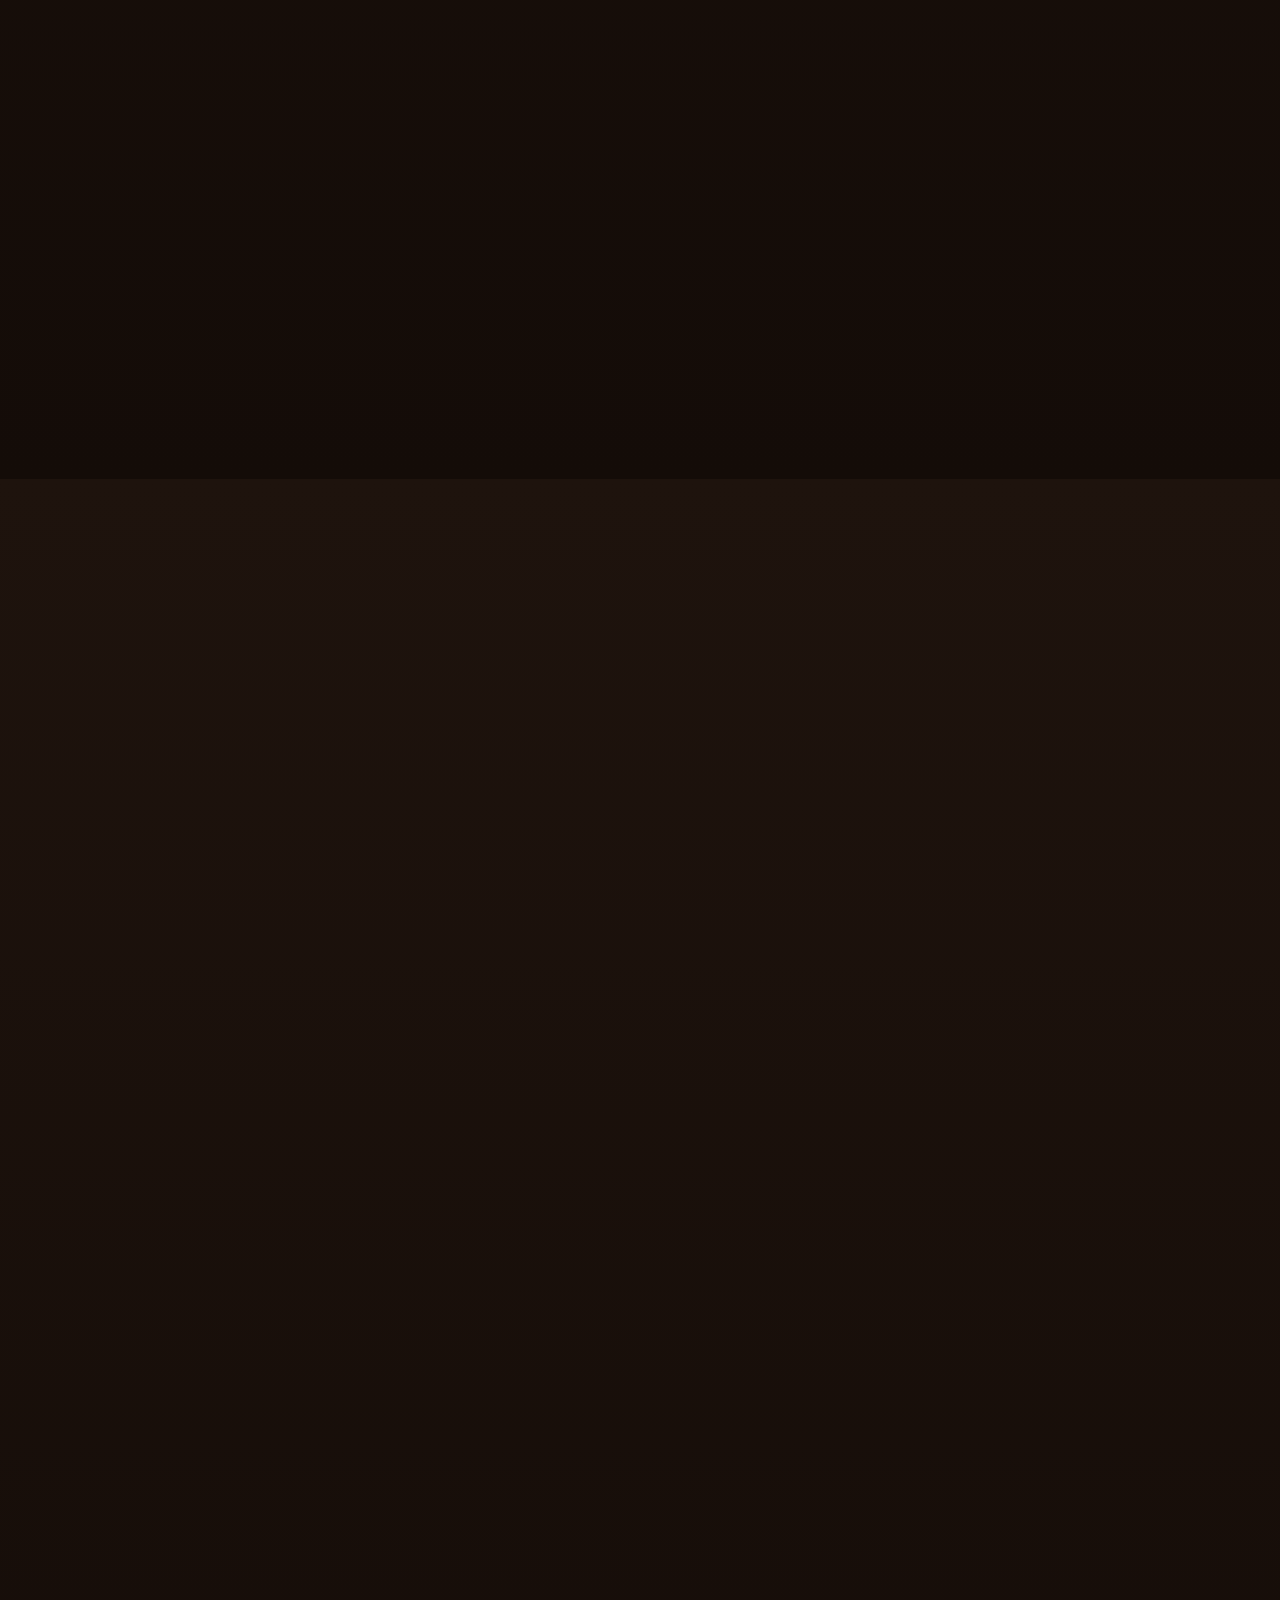
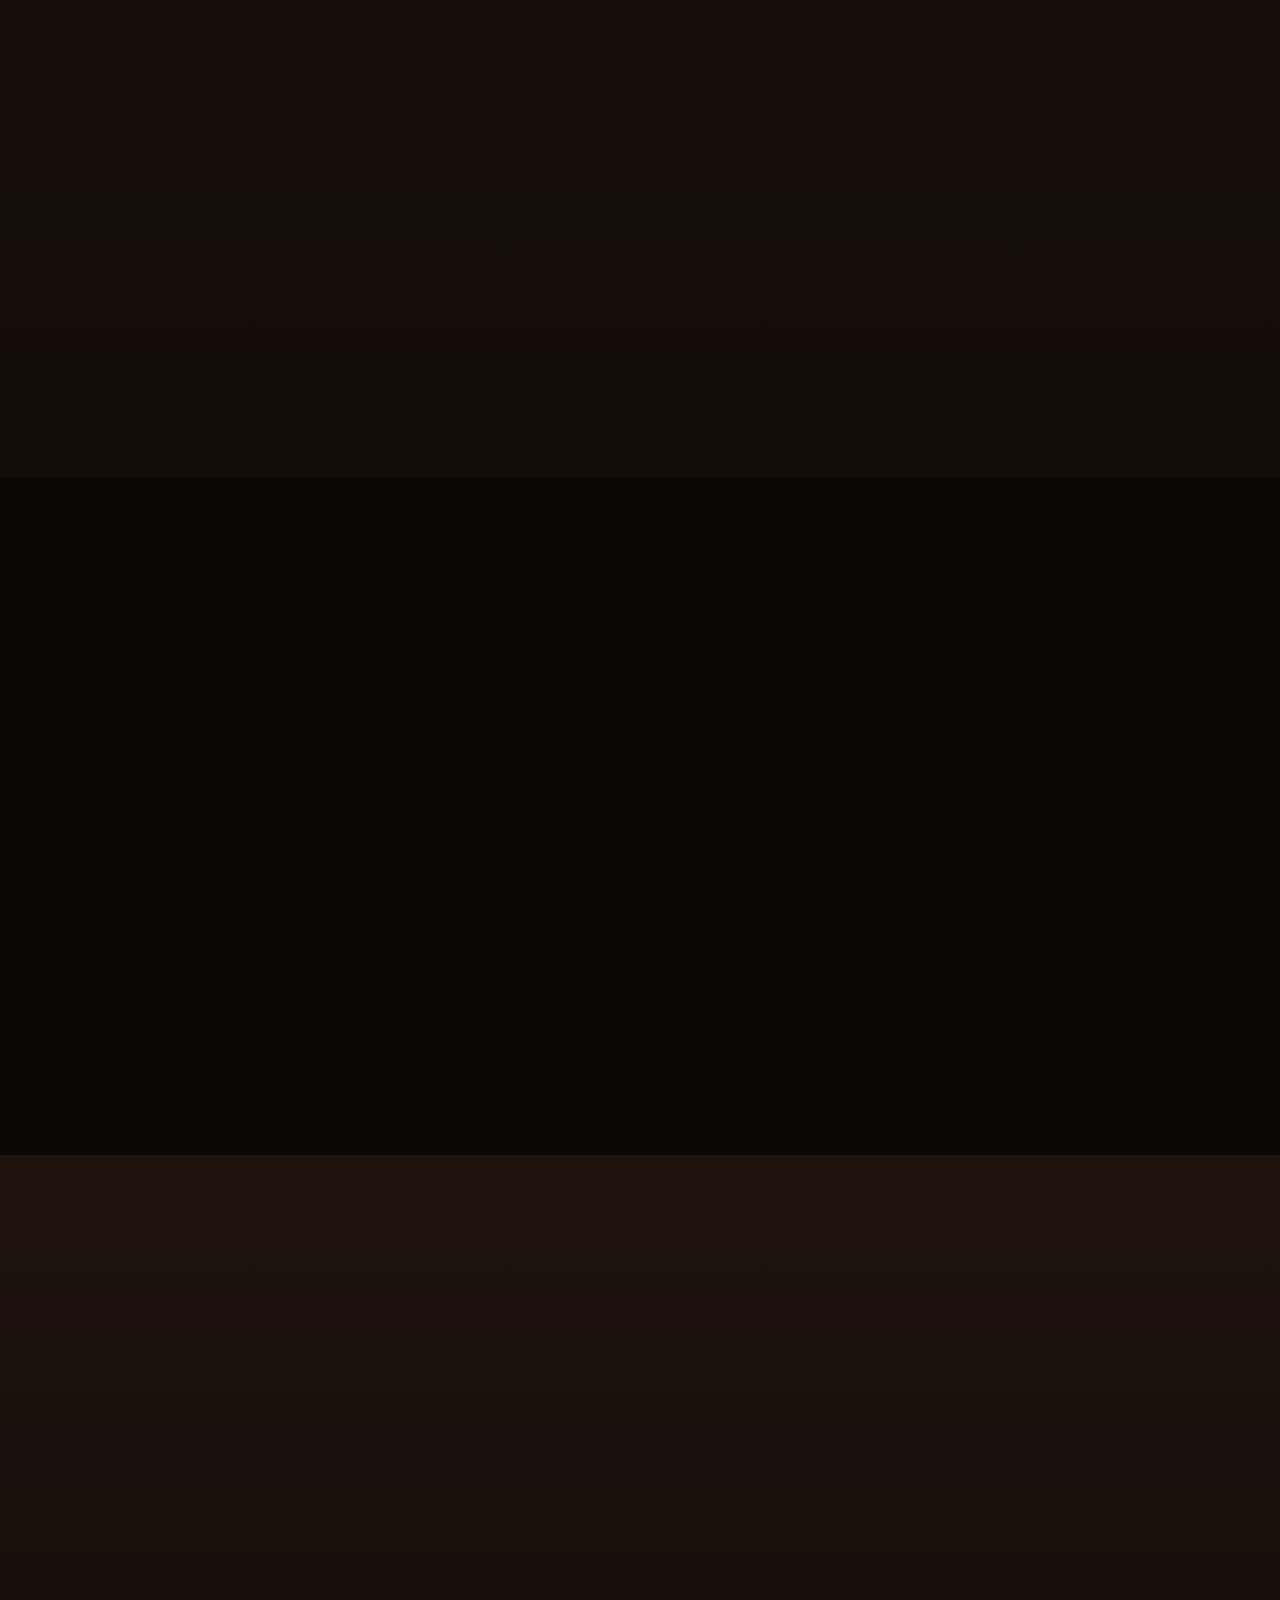
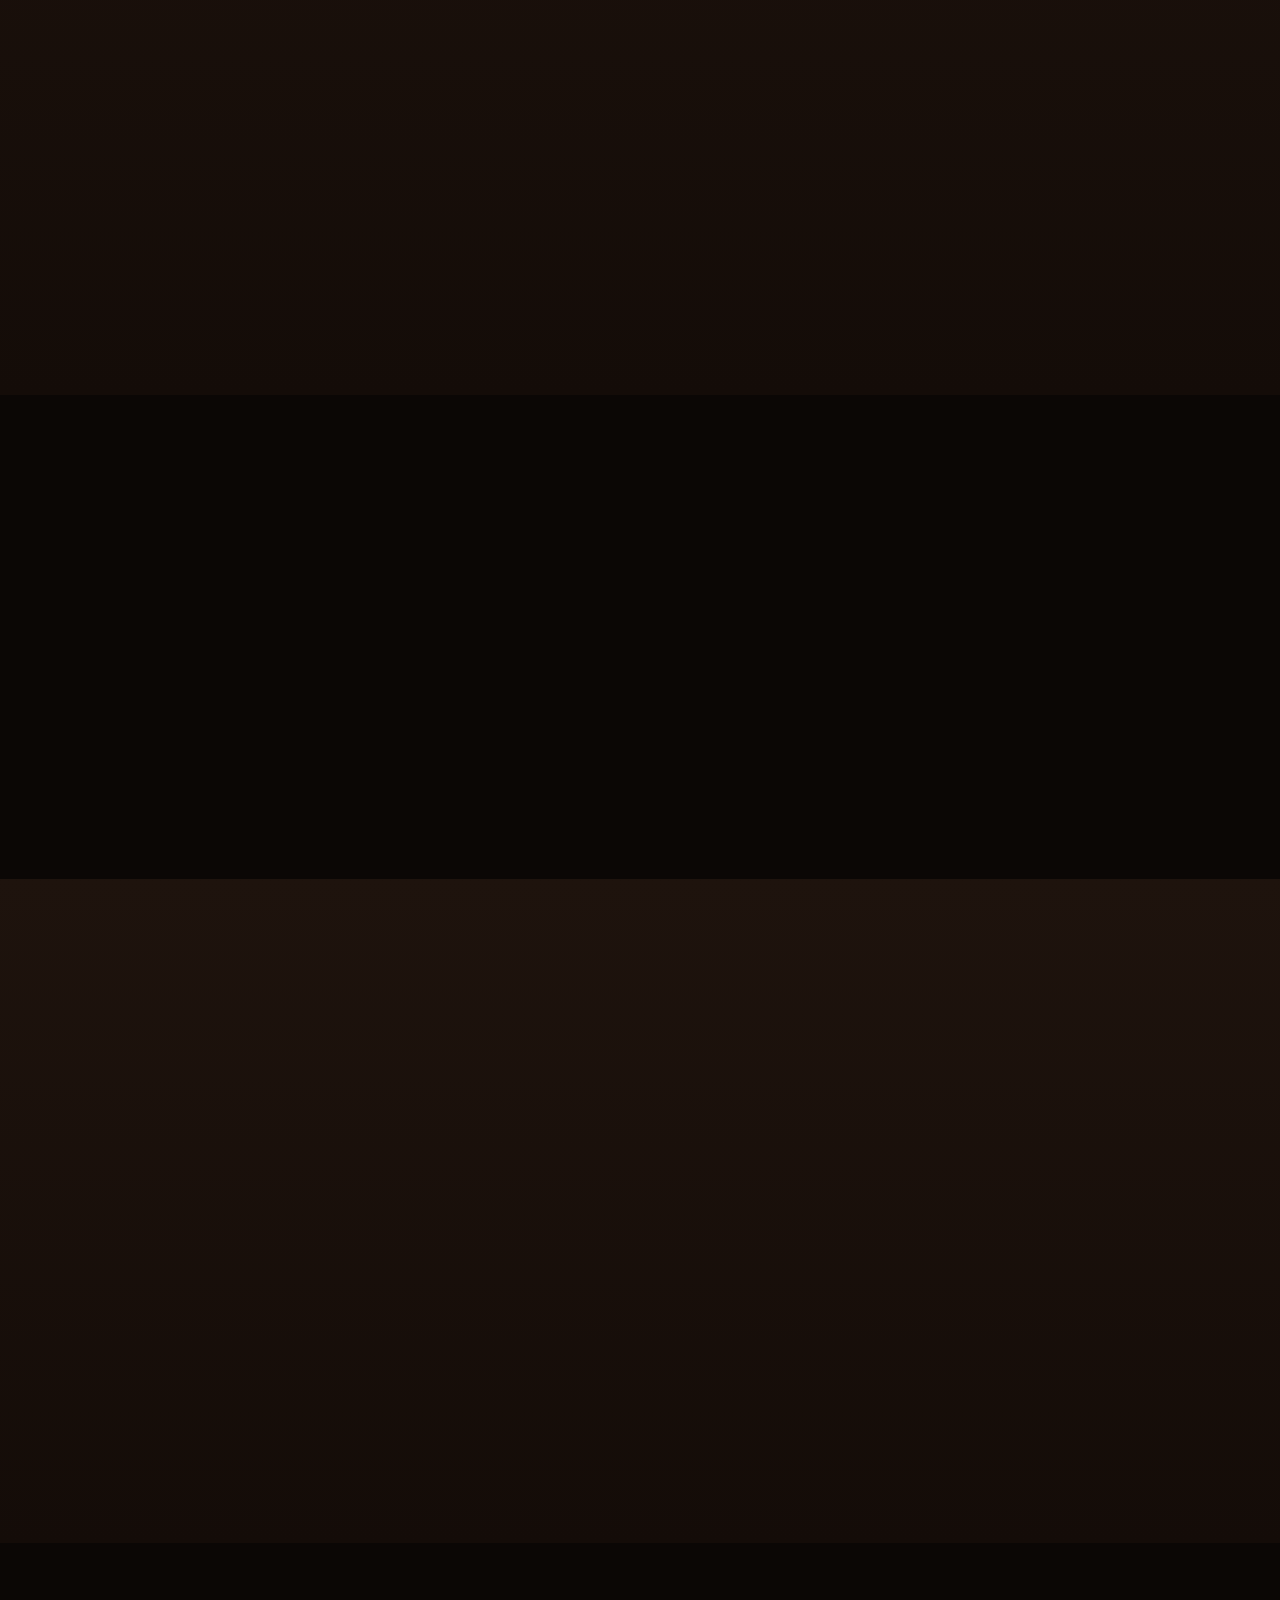
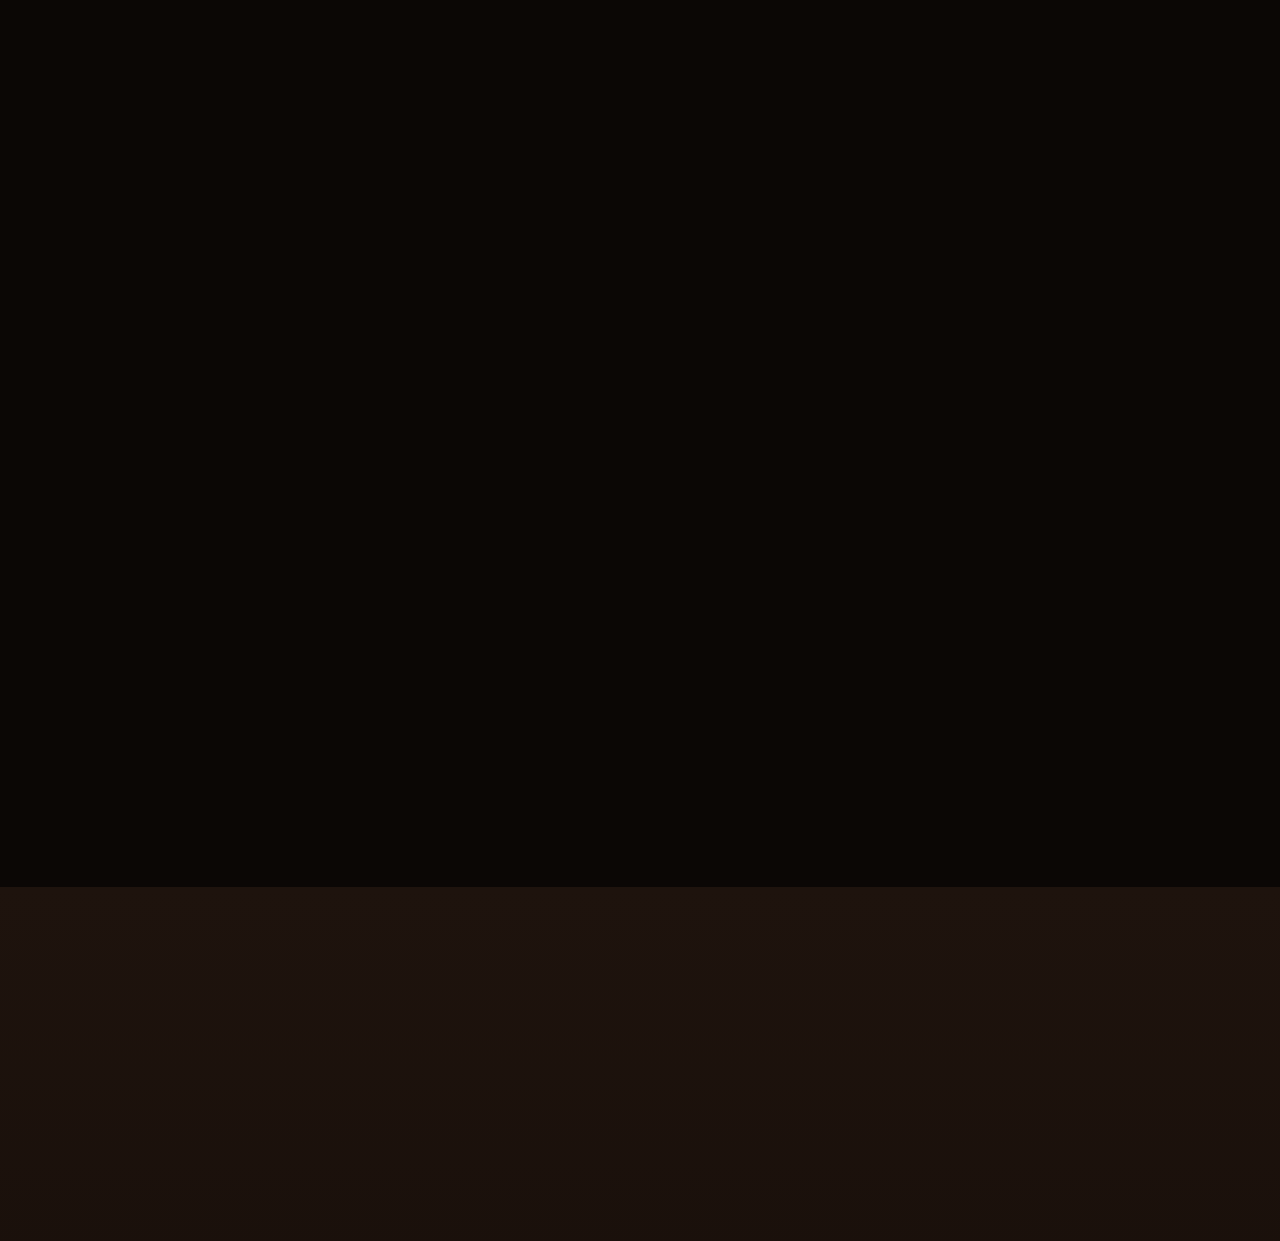
==== commit e62ed074: "Specialità di novembre: panini al posto delle Rame di Napoli Co-Authored-By: Claude Sonnet 5.5 <nore" ====
--- a/index.html
+++ b/index.html
@@ -32,7 +32,7 @@
  <div class="wrap">
   <a class="brand" href="#top" aria-label="Dolce e Salato, torna in alto"><b>DOLCE<i>&amp;</i>SALATO</b><small>Panificio · Pasticceria</small></a>
   <nav class="nav" aria-label="Principale">
-   <a href="#specialita">Specialità</a><a href="#menu">Menu e ordini</a><a href="#eventi">Catering</a><a href="#galleria">Vetrina</a><a href="#volantino">Volantino</a><a href="#storia">Chi siamo</a><a href="#dove">Dove siamo</a>
+   <a href="#specialita">Specialità</a><a href="#menu">Menu e ordini</a><a href="catering-rustici-mascalucia/">Catering</a><a href="#galleria">Vetrina</a><a href="#volantino">Volantino</a><a href="#storia">Chi siamo</a><a href="#dove">Dove siamo</a>
   </nav>
   <a class="btn btn--gold nav" style="min-height:44px;padding:.6em 1.2em" href="tel:+393515571151"><svg class="ico" viewBox="0 0 24 24" aria-hidden="true"><path d="M22 16.9v3a2 2 0 0 1-2.2 2 19.8 19.8 0 0 1-8.6-3.1 19.5 19.5 0 0 1-6-6A19.8 19.8 0 0 1 2.1 4.2 2 2 0 0 1 4.1 2h3a2 2 0 0 1 2 1.7c.1 1 .4 1.9.7 2.8a2 2 0 0 1-.5 2.1L8.1 9.9a16 16 0 0 0 6 6l1.3-1.3a2 2 0 0 1 2.1-.4c.9.3 1.8.6 2.8.7a2 2 0 0 1 1.7 2z"/></svg> 351 5571151</a>
   <button class="burger" id="burger" aria-label="Apri il menu" aria-expanded="false" aria-controls="drawer"><span></span></button>
@@ -42,7 +42,7 @@
 <div class="drawer" id="drawer" role="dialog" aria-modal="true" aria-label="Menu di navigazione">
  <div class="drawer__top"><span class="brand"><b>DOLCE<i>&amp;</i>SALATO</b><small>Panificio · Pasticceria</small></span><button class="burger" data-close aria-label="Chiudi il menu" style="font-size:1.2rem">✕</button></div>
  <nav aria-label="Menu mobile">
-  <a href="#specialita" data-close>Specialità</a><a href="#menu" data-close>Menu e ordini</a><a href="#eventi" data-close>Catering</a><a href="#galleria" data-close>Vetrina</a><a href="#volantino" data-close>Volantino</a><a href="#storia" data-close>Chi siamo</a><a href="#dove" data-close>Dove siamo</a>
+  <a href="#specialita" data-close>Specialità</a><a href="#menu" data-close>Menu e ordini</a><a href="catering-rustici-mascalucia/" data-close>Catering</a><a href="#galleria" data-close>Vetrina</a><a href="#volantino" data-close>Volantino</a><a href="#storia" data-close>Chi siamo</a><a href="#dove" data-close>Dove siamo</a>
  </nav>
  <div class="drawer__cta">
   <a class="btn btn--wa" href="https://wa.me/393515571151" target="_blank" rel="noopener"><svg class="ico fill" viewBox="0 0 24 24" aria-hidden="true"><path d="M12 2a10 10 0 0 0-8.6 15.1L2 22l5-1.3A10 10 0 1 0 12 2zm0 18.2c-1.5 0-3-.4-4.2-1.200l-.3-.2-3 .8.8-2.9-.2-.3A8.2 8.2 0 1 1 12 20.200zm4.500-6.100c-.2-.1-1.500-.7-1.700-.8-.2-.1-.4-.1-.6.100l-.8 1c-.1.200-.3.200-.5.100-1.400-.7-2.300-1.200-3.200-2.800-.2-.4.200-.4.700-1.300.1-.200 0-.300 0-.500l-.8-1.800c-.2-.5-.4-.4-.6-.4h-.5c-.2 0-.5.100-.7.300-.2.300-.9.900-.9 2.200s.9 2.500 1.100 2.700c.1.200 1.800 2.800 4.400 3.900 1.600.7 2.200.7 3 .6.500-.1 1.500-.6 1.700-1.200.2-.6.200-1.100.2-1.200-.1-.1-.3-.2-.5-.3z"/></svg> Ordina su WhatsApp</a>
@@ -74,8 +74,8 @@
 
 <section class="section section--brown" id="specialita">
  <div class="wrap">
-  <div class="head"><span class="eyebrow rv">Specialità di ottobre</span><h2 class="rv">Le nostre <span class="script">specialità.</span></h2><p class="lead rv d1">Le specialità di stagione cambiano con i mesi. Per ordinare o sapere cosa c&#x27;è oggi al banco, chiama il 351 5571151.</p></div>
-  <article class="mese rv"><div class="mese__ph"><img src="assets/img/specialita/rame-1.webp" alt="Rame di Napoli" width="640" height="732" loading="lazy" decoding="async"><ul class="mese__thumbs"><li><img src="assets/img/specialita/rame-2.webp" alt="Rame di Napoli, foto 2" width="160" height="183" loading="lazy" decoding="async"></li><li><img src="assets/img/specialita/rame-3.webp" alt="Rame di Napoli, foto 3" width="160" height="183" loading="lazy" decoding="async"></li><li><img src="assets/img/specialita/rame-4.webp" alt="Rame di Napoli, foto 4" width="160" height="183" loading="lazy" decoding="async"></li><li><img src="assets/img/specialita/rame-5.webp" alt="Rame di Napoli, foto 5" width="160" height="183" loading="lazy" decoding="async"></li></ul></div><div class="mese__txt"><span class="spec__badge static">Specialità di ottobre</span><h3>Rame di Napoli</h3><p>I dolci di ottobre, glassati al pistacchio, cioccolato, Biscoff e nocciola. Scegli i gusti al banco.</p><a class="btn btn--gold btn--sm" href="tel:+393515571151"><svg class="ico" viewBox="0 0 24 24" aria-hidden="true"><path d="M22 16.9v3a2 2 0 0 1-2.2 2 19.8 19.8 0 0 1-8.6-3.1 19.5 19.5 0 0 1-6-6A19.8 19.8 0 0 1 2.1 4.2 2 2 0 0 1 4.1 2h3a2 2 0 0 1 2 1.7c.1 1 .4 1.9.7 2.8a2 2 0 0 1-.5 2.1L8.1 9.9a16 16 0 0 0 6 6l1.3-1.3a2 2 0 0 1 2.1-.4c.9.3 1.8.6 2.8.7a2 2 0 0 1 1.7 2z"/></svg> Chiama il 351 5571151</a></div></article>
+  <div class="head"><span class="eyebrow rv">Specialità di novembre</span><h2 class="rv">Le nostre <span class="script">specialità.</span></h2><p class="lead rv d1">Le specialità di stagione cambiano con i mesi. Per ordinare o sapere cosa c&#x27;è oggi al banco, chiama il 351 5571151.</p></div>
+  <article class="mese rv"><div class="mese__ph mese__ph--solo"><img src="assets/img/specialita/panini-novembre.webp" alt="Vassoio di mini hot dog con patatina fritta e panini intrecciati al sesamo con mortadella e granella di pistacchio" width="640" height="732" loading="lazy" decoding="async"></div><div class="mese__txt"><span class="spec__badge static">Specialità di novembre</span><h3>I panini di novembre</h3><p>Mortadella e granella di pistacchio nel panino intrecciato al sesamo. Wurstel con la patatina fritta intera nell&#x27;hot dog. Due panini che fanno dimenticare la pausa pranzo di sempre. Chiama e prenotali.</p><a class="btn btn--gold btn--sm" href="tel:+393515571151"><svg class="ico" viewBox="0 0 24 24" aria-hidden="true"><path d="M22 16.9v3a2 2 0 0 1-2.2 2 19.8 19.8 0 0 1-8.6-3.1 19.5 19.5 0 0 1-6-6A19.8 19.8 0 0 1 2.1 4.2 2 2 0 0 1 4.1 2h3a2 2 0 0 1 2 1.7c.1 1 .4 1.9.7 2.8a2 2 0 0 1-.5 2.1L8.1 9.9a16 16 0 0 0 6 6l1.3-1.3a2 2 0 0 1 2.1-.4c.9.3 1.8.6 2.8.7a2 2 0 0 1 1.7 2z"/></svg> Chiama il 351 5571151</a></div></article>
   <h3 class="subh" style="margin-top:34px">Anche al banco</h3>
  </div>
  <ul class="spec" aria-label="Altre specialità" tabindex="0"><li class="spec__item"><img src="assets/img/foto/pala-pistacchio.webp" alt="Pizza in pala con mortadella e pistacchio" width="386" height="440" loading="lazy" decoding="async"><div class="spec__body"><h3>Pizza in pala con mortadella e pistacchio</h3><p>Mortadella e pistacchio su una pizza in pala.</p><a class="btn btn--gold btn--sm" href="tel:+393515571151"><svg class="ico" viewBox="0 0 24 24" aria-hidden="true"><path d="M22 16.9v3a2 2 0 0 1-2.2 2 19.8 19.8 0 0 1-8.6-3.1 19.5 19.5 0 0 1-6-6A19.8 19.8 0 0 1 2.1 4.2 2 2 0 0 1 4.1 2h3a2 2 0 0 1 2 1.7c.1 1 .4 1.9.7 2.8a2 2 0 0 1-.5 2.1L8.1 9.9a16 16 0 0 0 6 6l1.3-1.3a2 2 0 0 1 2.1-.4c.9.3 1.8.6 2.8.7a2 2 0 0 1 1.7 2z"/></svg> Chiama il 351 5571151</a></div></li><li class="spec__item"><img src="assets/img/foto/arancini.webp" alt="Arancini con crudo e crema di pistacchio" width="386" height="440" loading="lazy" decoding="async"><div class="spec__body"><h3>Arancini con crudo e crema di pistacchio</h3><p>Prosciutto crudo e crema di pistacchio sopra l&#x27;arancino.</p><a class="btn btn--gold btn--sm" href="tel:+393515571151"><svg class="ico" viewBox="0 0 24 24" aria-hidden="true"><path d="M22 16.9v3a2 2 0 0 1-2.2 2 19.8 19.8 0 0 1-8.6-3.1 19.5 19.5 0 0 1-6-6A19.8 19.8 0 0 1 2.1 4.2 2 2 0 0 1 4.1 2h3a2 2 0 0 1 2 1.7c.1 1 .4 1.9.7 2.8a2 2 0 0 1-.5 2.1L8.1 9.9a16 16 0 0 0 6 6l1.3-1.3a2 2 0 0 1 2.1-.4c.9.3 1.8.6 2.8.7a2 2 0 0 1 1.7 2z"/></svg> Chiama il 351 5571151</a></div></li><li class="spec__item"><img src="assets/img/foto/pinsa-mora.webp" alt="Pinsa con carpaccio e more" width="386" height="440" loading="lazy" decoding="async"><div class="spec__body"><h3>Pinsa con carpaccio e more</h3><p>Carpaccio, formaggio fresco, more e granella di pistacchio.</p><a class="btn btn--gold btn--sm" href="tel:+393515571151"><svg class="ico" viewBox="0 0 24 24" aria-hidden="true"><path d="M22 16.9v3a2 2 0 0 1-2.2 2 19.8 19.8 0 0 1-8.6-3.1 19.5 19.5 0 0 1-6-6A19.8 19.8 0 0 1 2.1 4.2 2 2 0 0 1 4.1 2h3a2 2 0 0 1 2 1.7c.1 1 .4 1.9.7 2.8a2 2 0 0 1-.5 2.1L8.1 9.9a16 16 0 0 0 6 6l1.3-1.3a2 2 0 0 1 2.1-.4c.9.3 1.8.6 2.8.7a2 2 0 0 1 1.7 2z"/></svg> Chiama il 351 5571151</a></div></li></ul>
--- a/assets/css/style.css
+++ b/assets/css/style.css
@@ -643,3 +643,6 @@
 .checks{list-style:none;padding:0;margin:0 0 18px;display:grid;gap:10px}
 .checks li{position:relative;padding-left:22px;line-height:1.5}
 .checks li::before{content:"";position:absolute;left:0;top:.62em;width:8px;height:8px;border-radius:50%;background:var(--gold)}
+/* specialità del mese con una sola foto */
+.mese .mese__ph--solo{display:block!important;padding:0!important;gap:0}
+.mese .mese__ph--solo>img{width:100%;height:100%!important;border-radius:0!important}
